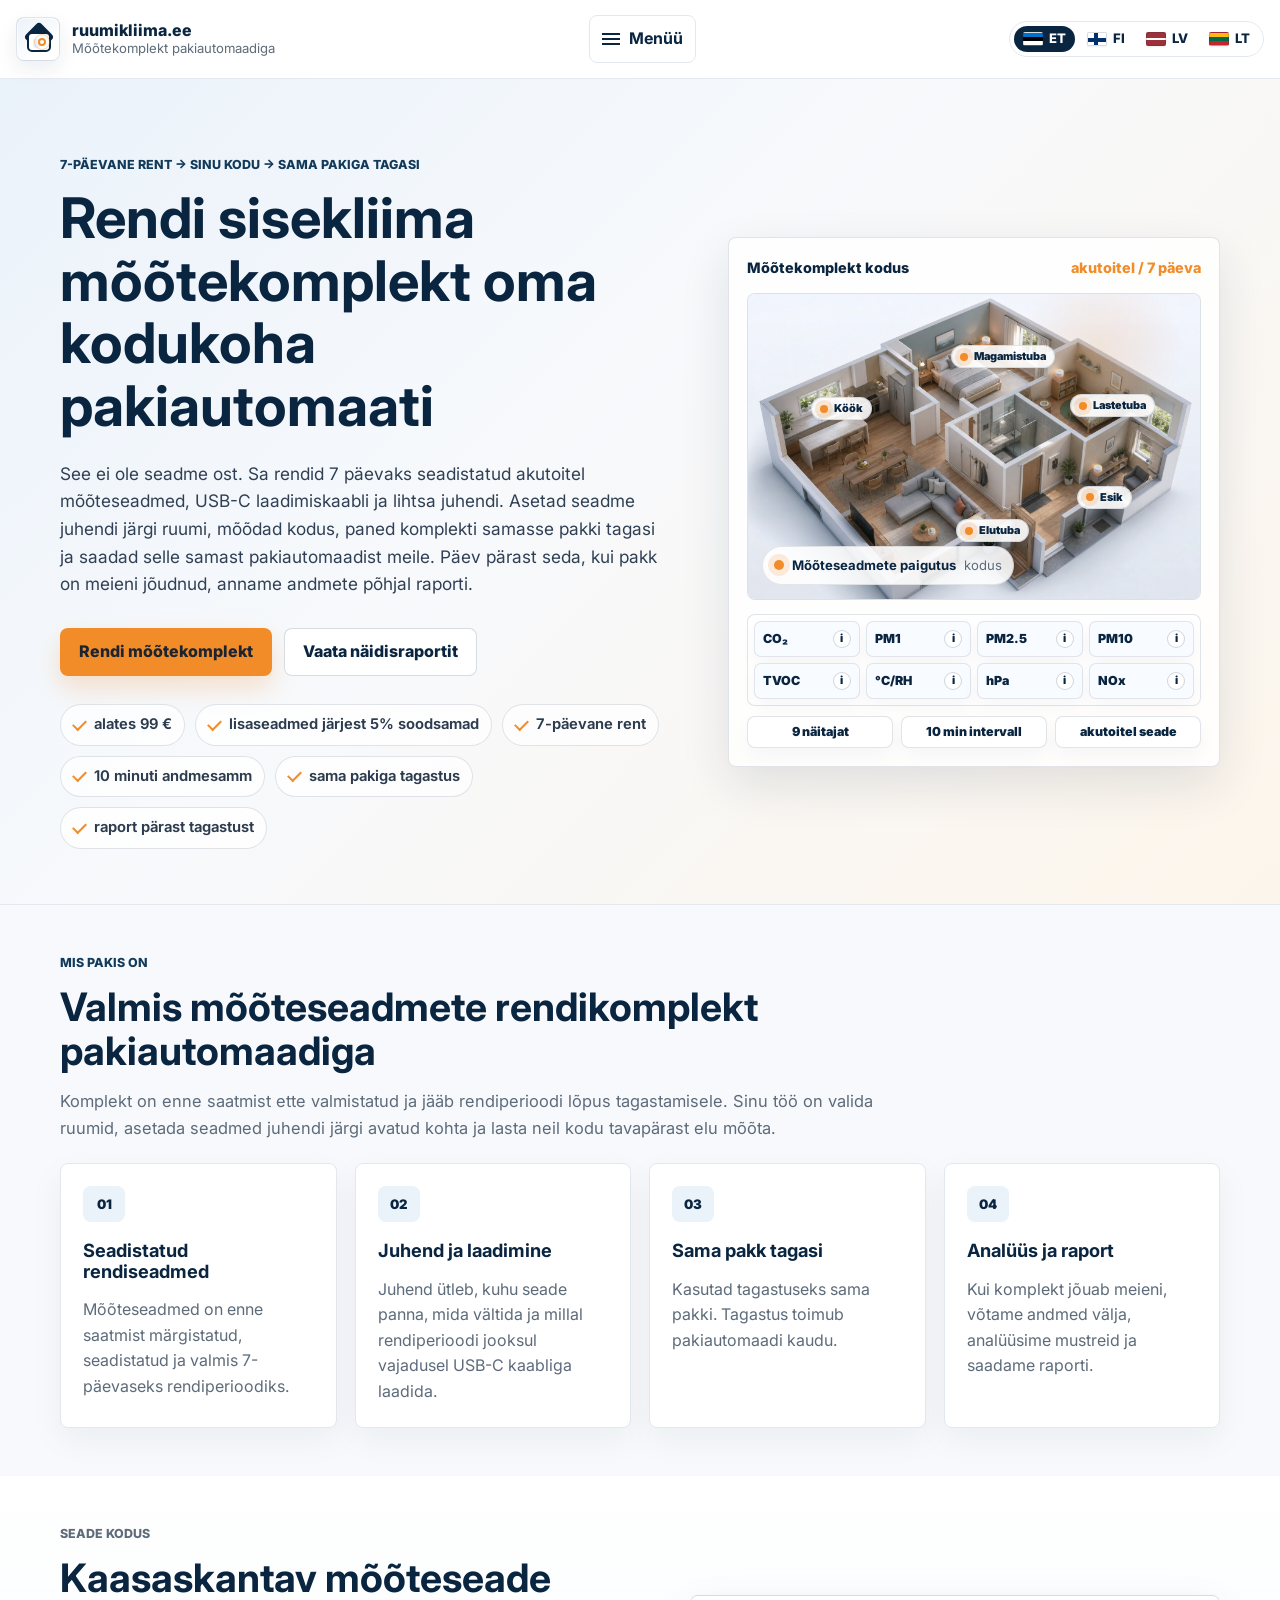
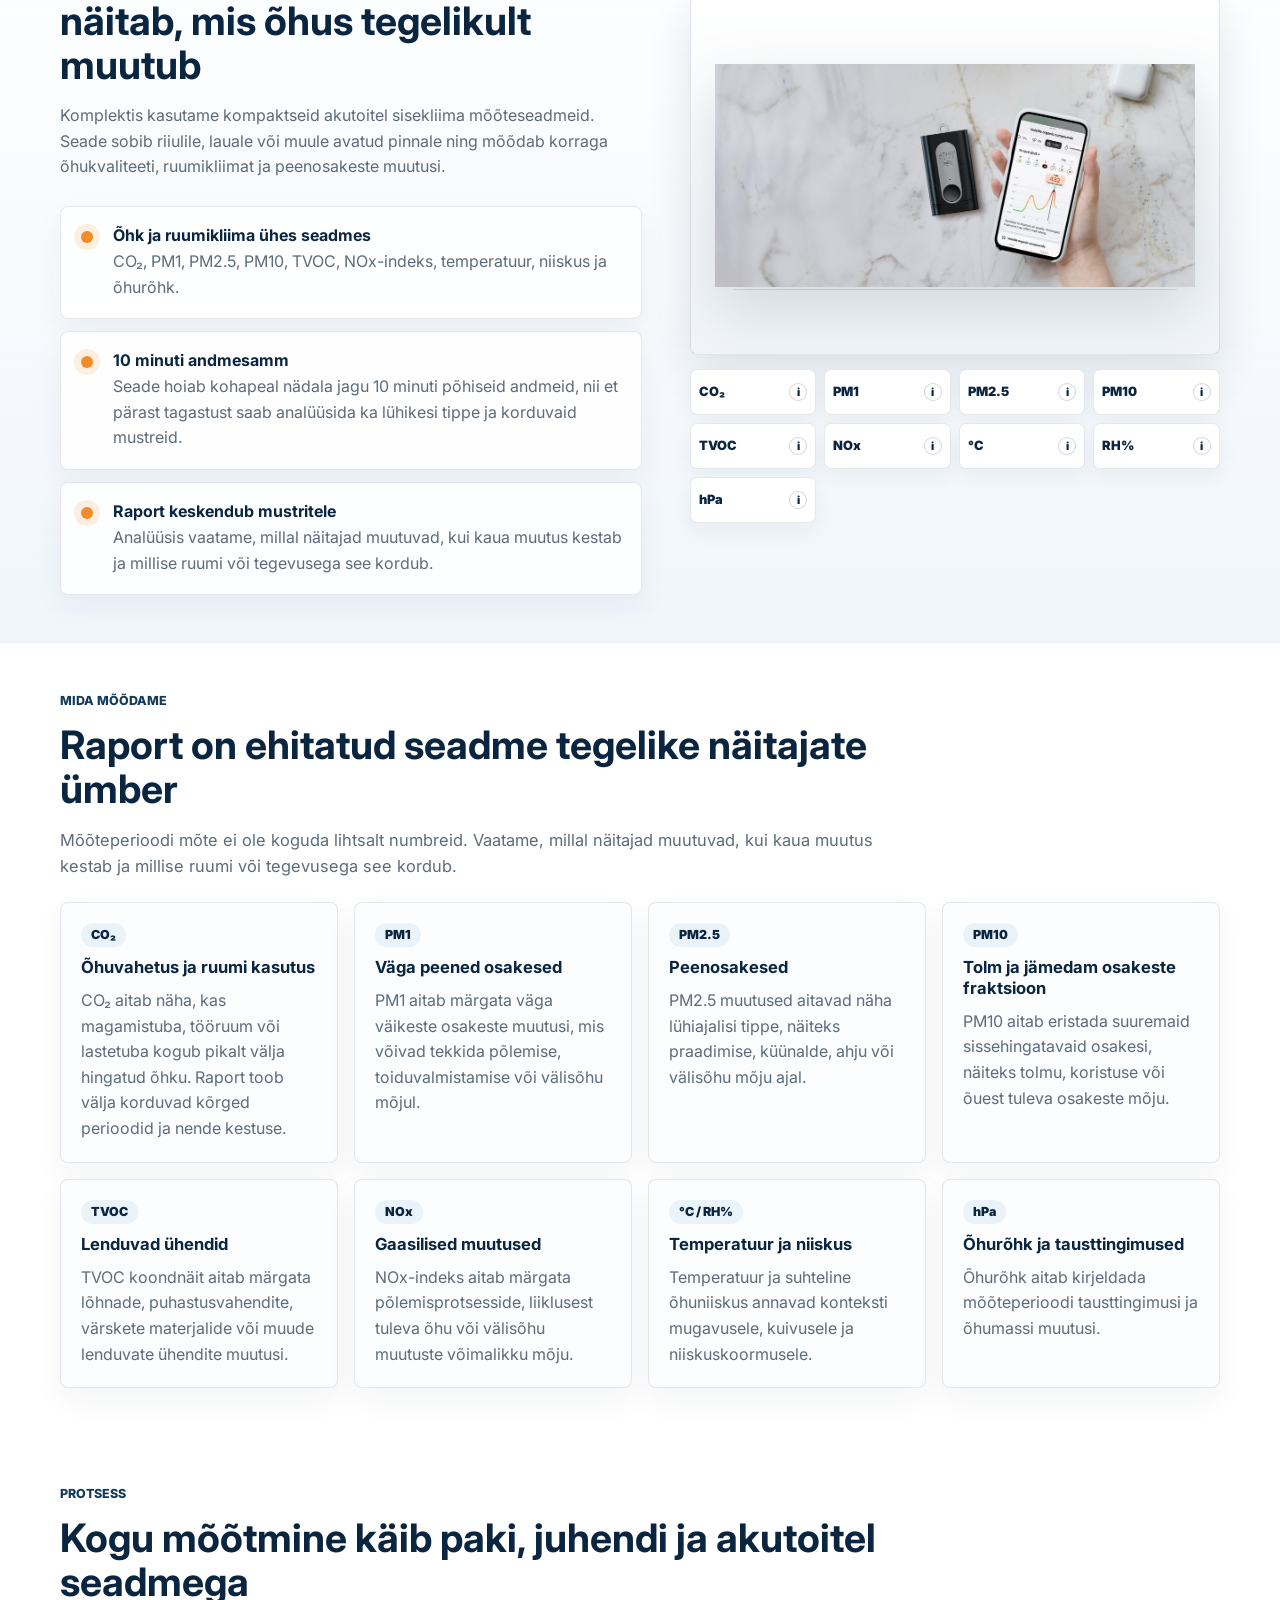
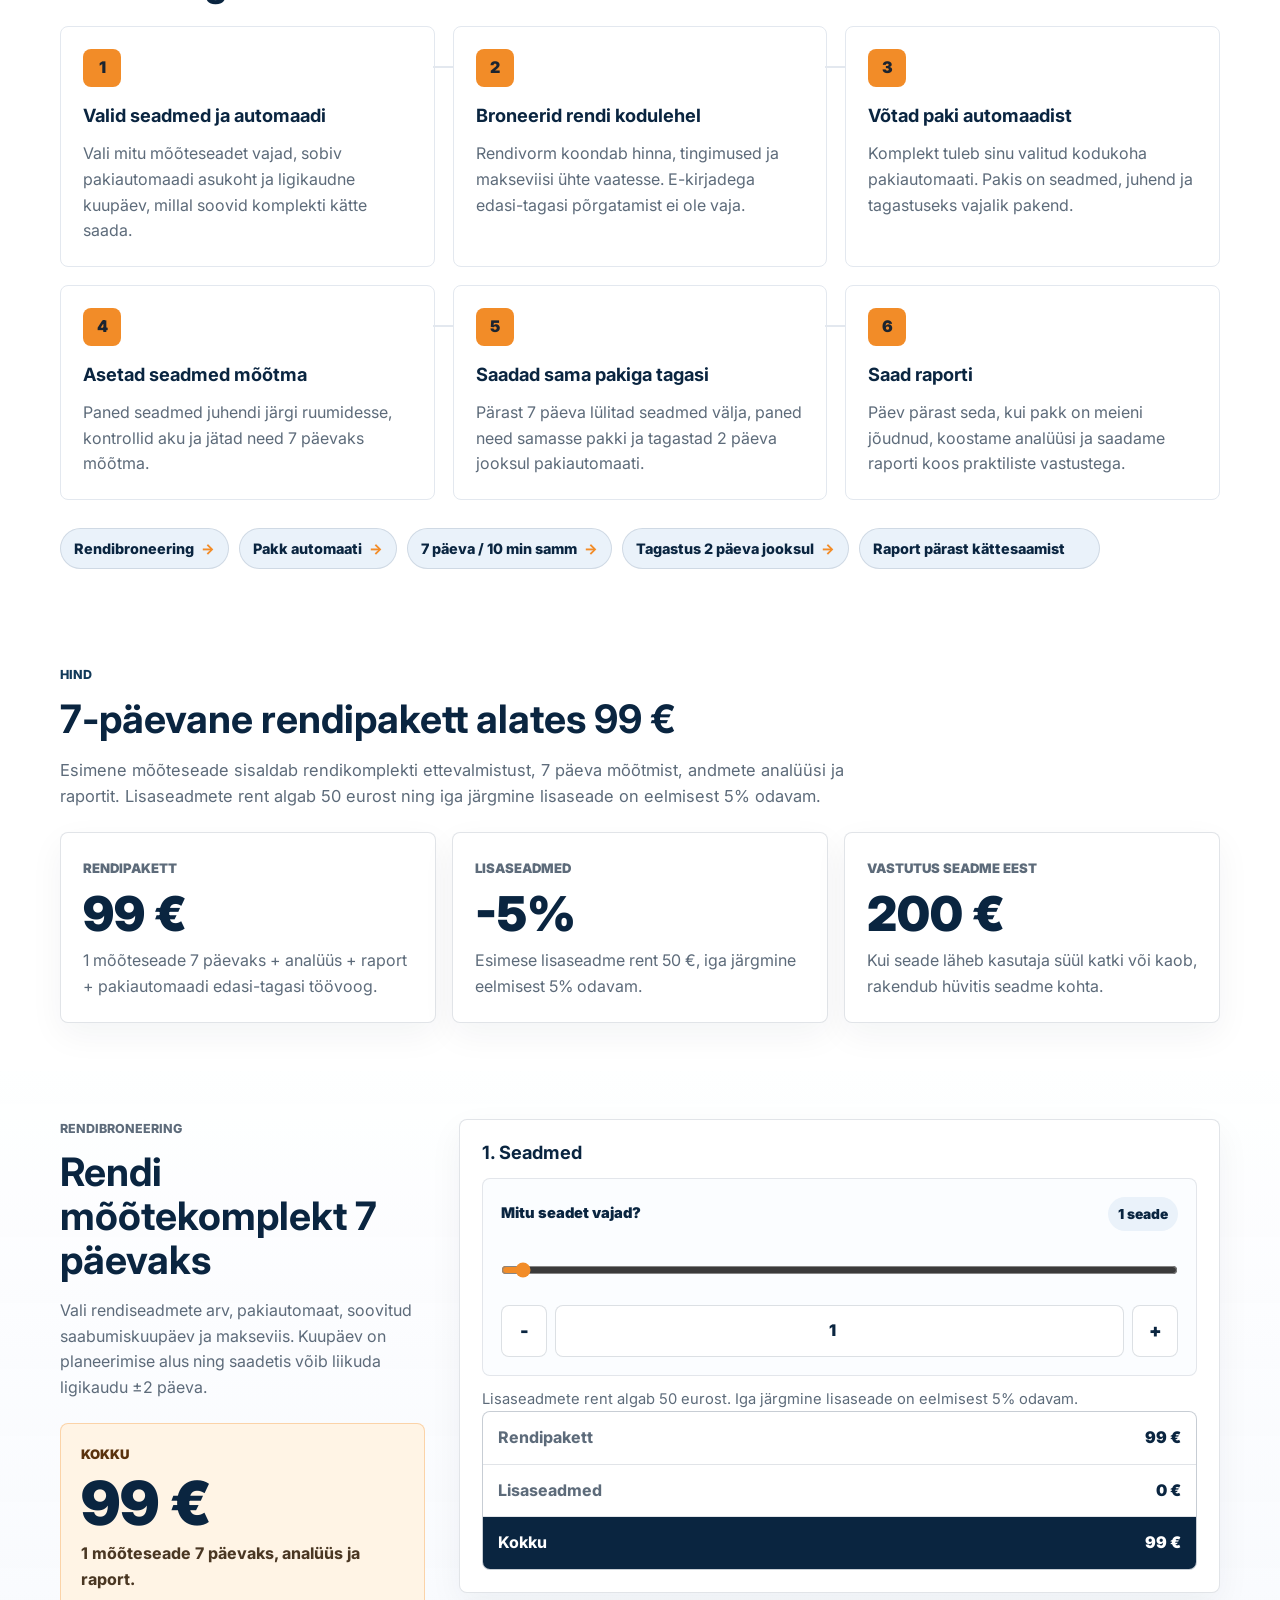
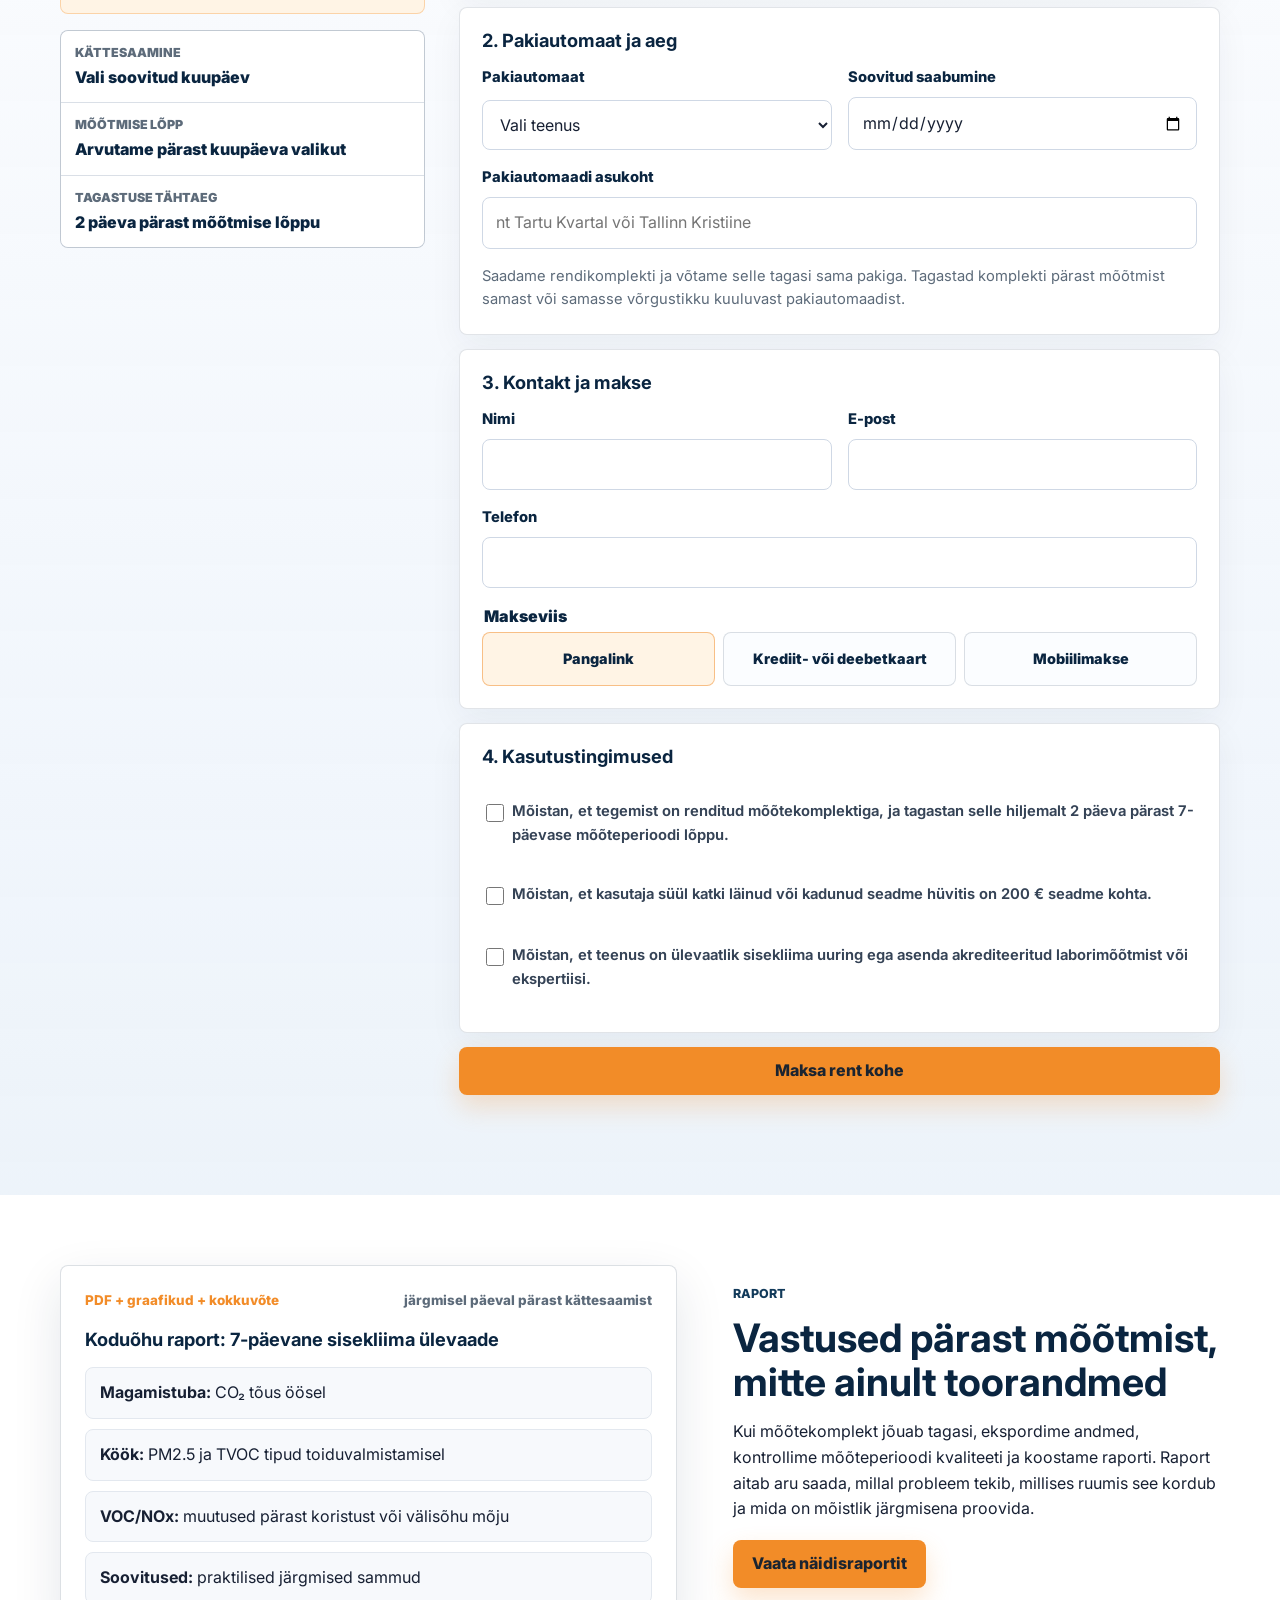
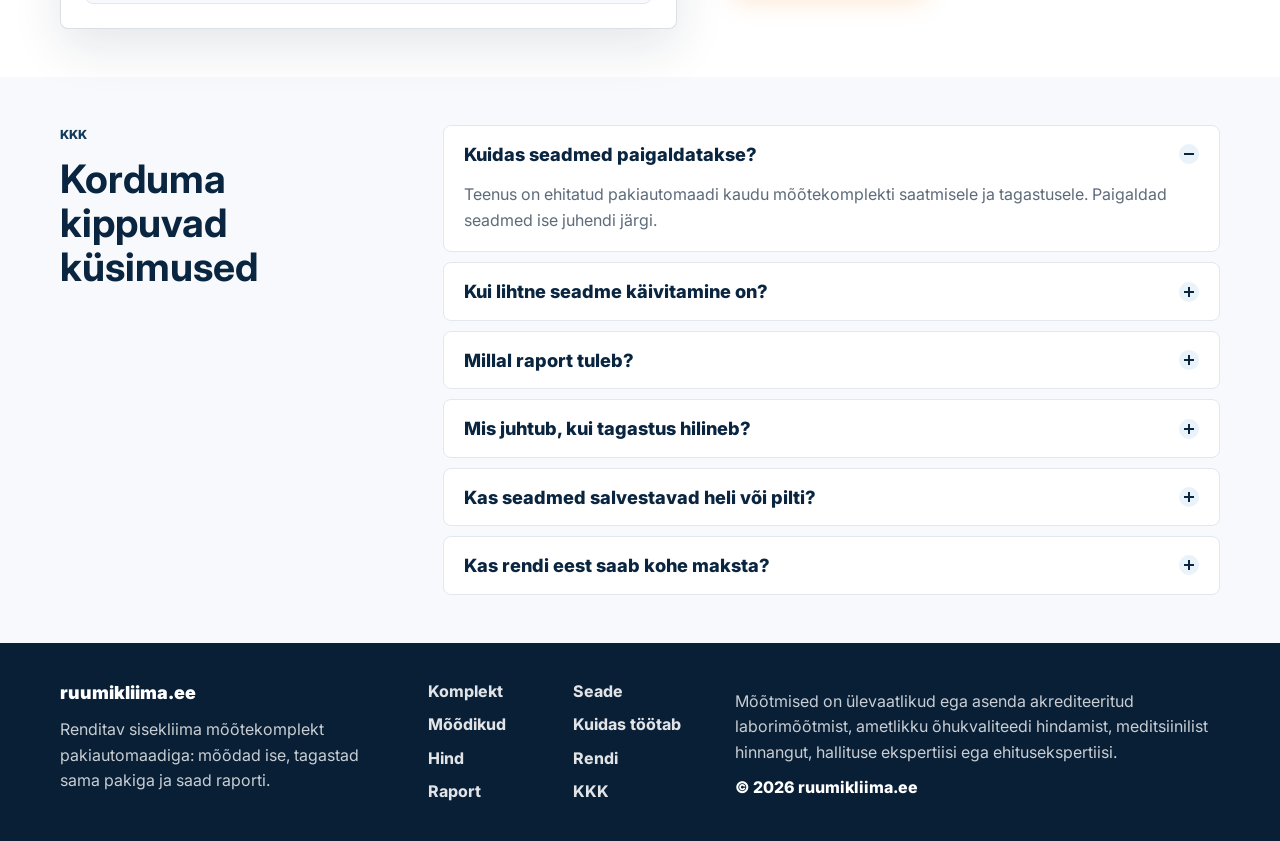
==== index.html @ c1bbad4f "Update home scene caption" ====
<!DOCTYPE html>
<html lang="et">
<head>
  <meta charset="UTF-8">
  <meta name="viewport" content="width=device-width, initial-scale=1.0">
  <title>Ruumikliima.ee - sisekliima mõõtekomplekt pakiautomaadiga</title>
  <meta name="description" content="Rendi sisekliima mõõtekomplekt 7 päevaks pakiautomaadi kaudu. CO₂, PM1, PM2.5, PM10, TVOC, NOx, temperatuuri, niiskuse ja õhurõhu mõõtmine ning raport pärast analüüsi.">
  <meta name="keywords" content="sisekliima mõõtekomplekt, mõõteseade, kodu õhukvaliteet, CO₂ mõõtmine kodus, PM1, PM2.5, PM10, TVOC, NOx, temperatuur, niiskus, pakiautomaat, kodu sisekliima raport">
  <meta property="og:title" content="Ruumikliima.ee - sisekliima mõõtekomplekt pakiautomaadiga">
  <meta property="og:description" content="Rendi mõõtekomplekt 7 päevaks, võta see pakiautomaadist, mõõda kodus ja saada sama pakiga tagasi. Raport valmib pärast andmete analüüsi.">
  <meta property="og:type" content="website">
  <meta property="og:url" content="https://ruumikliima.ee">
  <meta name="twitter:card" content="summary_large_image">
  <meta name="twitter:title" content="Ruumikliima.ee - sisekliima mõõtekomplekt pakiautomaadiga">
  <meta name="twitter:description" content="7-päevane mõõtekomplekti rent pakiautomaadiga. Mõõdad kodus, tagastad sama pakiga ja saad selge raporti.">
  <link rel="alternate" hreflang="et-EE" href="https://ruumikliima.ee/">
  <link rel="alternate" hreflang="fi-FI" href="https://koti-ilmasto.fi/">
  <link rel="alternate" hreflang="lv-LV" href="https://majas-klimats.lv/">
  <link rel="alternate" hreflang="lt-LT" href="https://namu-klimatas.lt/">
  <link rel="preconnect" href="https://fonts.googleapis.com">
  <link rel="preconnect" href="https://fonts.gstatic.com" crossorigin>
  <link href="https://fonts.googleapis.com/css2?family=Inter:wght@400;500;600;700;800&display=swap" rel="stylesheet">
  <link rel="stylesheet" href="styles.css">
</head>
<body>
  <a class="skip-link" href="#main">Liigu sisuni</a>

  <header class="site-header">
    <div class="container header-inner">
      <a class="brand" href="#top" aria-label="ruumikliima.ee avaleht">
        <span class="brand-mark" aria-hidden="true">
          <span class="brand-roof"></span>
          <span class="brand-house">
            <span class="brand-sensor"></span>
          </span>
        </span>
        <span>
          <span class="brand-name">ruumikliima.ee</span>
          <span class="brand-tagline">Mõõtekomplekt pakiautomaadiga</span>
        </span>
      </a>

      <nav class="site-nav" id="site-nav" aria-label="Põhinavigatsioon">
        <a href="#teenus">Komplekt</a>
        <a href="#seade">Seade</a>
        <a href="#mootmine">Mõõdikud</a>
        <a href="#kuidas-tootab">Kuidas töötab</a>
        <a href="#hind">Hind</a>
        <a href="#raport">Raport</a>
        <a href="#kkk">KKK</a>
        <a class="nav-cta" href="#tellimine">Rendi mõõtekomplekt</a>
      </nav>

      <div class="header-actions">
        <button class="menu-toggle" type="button" aria-controls="site-nav" aria-expanded="false">
          <span class="menu-icon" aria-hidden="true"></span>
          <span class="menu-text">Menüü</span>
        </button>
      </div>

      <nav class="language-switcher" aria-label="Keele ja riigi valik">
        <a class="language-link is-current" href="https://ruumikliima.ee/" hreflang="et-EE" lang="et" aria-current="page" title="Eesti - ruumikliima.ee">
          <span class="flag flag-ee" aria-hidden="true"></span>
          <span class="language-name">ET</span>
        </a>
        <a class="language-link" href="https://koti-ilmasto.fi/" hreflang="fi-FI" lang="fi" title="Suomi - koti-ilmasto.fi">
          <span class="flag flag-fi" aria-hidden="true"></span>
          <span class="language-name">FI</span>
        </a>
        <a class="language-link" href="https://majas-klimats.lv/" hreflang="lv-LV" lang="lv" title="Latvija - majas-klimats.lv">
          <span class="flag flag-lv" aria-hidden="true"></span>
          <span class="language-name">LV</span>
        </a>
        <a class="language-link" href="https://namu-klimatas.lt/" hreflang="lt-LT" lang="lt" title="Lietuva - namu-klimatas.lt">
          <span class="flag flag-lt" aria-hidden="true"></span>
          <span class="language-name">LT</span>
        </a>
      </nav>
    </div>
  </header>

  <main id="main">
    <section class="hero rental-hero" id="top" aria-labelledby="hero-title">
      <div class="container hero-grid">
        <div class="hero-copy">
          <p class="eyebrow">7-päevane rent -> sinu kodu -> sama pakiga tagasi</p>
          <h1 id="hero-title">Rendi sisekliima mõõtekomplekt oma kodukoha pakiautomaati</h1>
          <p class="hero-lead">See ei ole seadme ost. Sa rendid 7 päevaks seadistatud akutoitel mõõteseadmed, USB-C laadimiskaabli ja lihtsa juhendi. Asetad seadme juhendi järgi ruumi, mõõdad kodus, paned komplekti samasse pakki tagasi ja saadad selle samast pakiautomaadist meile. Päev pärast seda, kui pakk on meieni jõudnud, anname andmete põhjal raporti.</p>

          <div class="hero-actions" aria-label="Peamised tegevused">
            <a class="button button-primary" href="#tellimine">Rendi mõõtekomplekt</a>
            <a class="button button-secondary" href="sample-report.html">Vaata näidisraportit</a>
          </div>

          <ul class="trust-list" aria-label="Teenuse lühikokkuvõte">
            <li>alates 99 €</li>
            <li>lisaseadmed järjest 5% soodsamad</li>
            <li>7-päevane rent</li>
            <li>10 minuti andmesamm</li>
            <li>sama pakiga tagastus</li>
            <li>raport pärast tagastust</li>
          </ul>
        </div>

        <div class="hero-visual">
          <div class="visual-header">
            <span>Mõõtekomplekt kodus</span>
            <span>akutoitel / 7 päeva</span>
          </div>

          <div class="home-scene">
            <img class="home-render" src="assets/ruumikliima-home-sensors-3d.jpg" width="1536" height="1024" alt="3D lõikevaade kodust, kus väikesed õhukvaliteedi andurid on paigutatud eri ruumidesse." fetchpriority="high" decoding="async">
            <div class="room-markers" aria-hidden="true">
              <span class="room-marker marker-bedroom">Magamistuba</span>
              <span class="room-marker marker-kitchen">Köök</span>
              <span class="room-marker marker-living">Elutuba</span>
              <span class="room-marker marker-child">Lastetuba</span>
              <span class="room-marker marker-hall">Esik</span>
            </div>
            <div class="scene-caption" aria-hidden="true">
              <span></span>
              <strong>Mõõteseadmete paigutus</strong> kodus
            </div>
          </div>

          <div class="metric-strip" aria-label="Mõõdetavad näitajad">
            <div class="metric-chip">
              <span class="metric-label">CO₂</span>
              <button class="metric-info" type="button" aria-expanded="false" aria-describedby="metric-tip-co2" aria-label="CO₂ selgitus">i</button>
              <span class="metric-tooltip" id="metric-tip-co2" role="tooltip">Süsihappegaas, mis aitab hinnata õhuvahetust ja ruumi kasutuse mõju.</span>
            </div>
            <div class="metric-chip">
              <span class="metric-label">PM1</span>
              <button class="metric-info" type="button" aria-expanded="false" aria-describedby="metric-tip-pm1" aria-label="PM1 selgitus">i</button>
              <span class="metric-tooltip" id="metric-tip-pm1" role="tooltip">Väga peened osakesed läbimõõduga kuni 1 mikromeeter.</span>
            </div>
            <div class="metric-chip">
              <span class="metric-label">PM2.5</span>
              <button class="metric-info" type="button" aria-expanded="false" aria-describedby="metric-tip-pm25" aria-label="PM2.5 selgitus">i</button>
              <span class="metric-tooltip" id="metric-tip-pm25" role="tooltip">Peenosakesed, mis tekivad näiteks toiduvalmistamisel, põlemisel või välisõhust.</span>
            </div>
            <div class="metric-chip">
              <span class="metric-label">PM10</span>
              <button class="metric-info" type="button" aria-expanded="false" aria-describedby="metric-tip-pm10" aria-label="PM10 selgitus">i</button>
              <span class="metric-tooltip" id="metric-tip-pm10" role="tooltip">Suuremad sissehingatavad osakesed, näiteks tolm ja jämedam osakeste fraktsioon.</span>
            </div>
            <div class="metric-chip">
              <span class="metric-label">TVOC</span>
              <button class="metric-info" type="button" aria-expanded="false" aria-describedby="metric-tip-tvoc" aria-label="TVOC selgitus">i</button>
              <span class="metric-tooltip" id="metric-tip-tvoc" role="tooltip">Lenduvate orgaaniliste ühendite koondnäit, mis võib muutuda lõhnade, koristuse või materjalide mõjul.</span>
            </div>
            <div class="metric-chip">
              <span class="metric-label">°C/RH</span>
              <button class="metric-info" type="button" aria-expanded="false" aria-describedby="metric-tip-temp-rh" aria-label="Temperatuuri ja niiskuse selgitus">i</button>
              <span class="metric-tooltip" id="metric-tip-temp-rh" role="tooltip">Temperatuur ja suhteline õhuniiskus, mis kirjeldavad ruumi mugavust ja niiskuskoormust.</span>
            </div>
            <div class="metric-chip">
              <span class="metric-label">hPa</span>
              <button class="metric-info" type="button" aria-expanded="false" aria-describedby="metric-tip-hpa" aria-label="Õhurõhu selgitus">i</button>
              <span class="metric-tooltip" id="metric-tip-hpa" role="tooltip">Õhurõhk, mis aitab näha tausttingimusi ja õhumassi muutusi mõõteperioodi jooksul.</span>
            </div>
            <div class="metric-chip">
              <span class="metric-label">NOx</span>
              <button class="metric-info" type="button" aria-expanded="false" aria-describedby="metric-tip-nox" aria-label="NOx selgitus">i</button>
              <span class="metric-tooltip" id="metric-tip-nox" role="tooltip">Lämmastikoksiidide indeks, mis aitab märgata põlemise, liikluse või välisõhu mõju.</span>
            </div>
          </div>

          <div class="measurement-strip" aria-label="Mõõdetavad näitajad">
            <span>9 näitajat</span>
            <span>10 min intervall</span>
            <span>akutoitel seade</span>
          </div>
        </div>
      </div>
    </section>

    <section class="section" id="teenus" aria-labelledby="teenus-title">
      <div class="container">
        <div class="section-heading">
          <p class="eyebrow">Mis pakis on</p>
          <h2 id="teenus-title">Valmis mõõteseadmete rendikomplekt pakiautomaadiga</h2>
          <p>Komplekt on enne saatmist ette valmistatud ja jääb rendiperioodi lõpus tagastamisele. Sinu töö on valida ruumid, asetada seadmed juhendi järgi avatud kohta ja lasta neil kodu tavapärast elu mõõta.</p>
        </div>

        <div class="card-grid four">
          <article class="info-card">
            <span class="card-icon" aria-hidden="true">01</span>
            <h3>Seadistatud rendiseadmed</h3>
            <p>Mõõteseadmed on enne saatmist märgistatud, seadistatud ja valmis 7-päevaseks rendiperioodiks.</p>
          </article>
          <article class="info-card">
            <span class="card-icon" aria-hidden="true">02</span>
            <h3>Juhend ja laadimine</h3>
            <p>Juhend ütleb, kuhu seade panna, mida vältida ja millal rendiperioodi jooksul vajadusel USB-C kaabliga laadida.</p>
          </article>
          <article class="info-card">
            <span class="card-icon" aria-hidden="true">03</span>
            <h3>Sama pakk tagasi</h3>
            <p>Kasutad tagastuseks sama pakki. Tagastus toimub pakiautomaadi kaudu.</p>
          </article>
          <article class="info-card">
            <span class="card-icon" aria-hidden="true">04</span>
            <h3>Analüüs ja raport</h3>
            <p>Kui komplekt jõuab meieni, võtame andmed välja, analüüsime mustreid ja saadame raporti.</p>
          </article>
        </div>
      </div>
    </section>

    <section class="section device-section" id="seade" aria-labelledby="seade-title">
      <div class="container device-showcase">
        <div class="device-copy">
          <p class="eyebrow">Seade kodus</p>
          <h2 id="seade-title">Kaasaskantav mõõteseade näitab, mis õhus tegelikult muutub</h2>
          <p>Komplektis kasutame kompaktseid akutoitel sisekliima mõõteseadmeid. Seade sobib riiulile, lauale või muule avatud pinnale ning mõõdab korraga õhukvaliteeti, ruumikliimat ja peenosakeste muutusi.</p>

          <ul class="device-feature-list" aria-label="Seadme omadused">
            <li>
              <strong>Õhk ja ruumikliima ühes seadmes</strong>
              <span>CO₂, PM1, PM2.5, PM10, TVOC, NOx-indeks, temperatuur, niiskus ja õhurõhk.</span>
            </li>
            <li>
              <strong>10 minuti andmesamm</strong>
              <span>Seade hoiab kohapeal nädala jagu 10 minuti põhiseid andmeid, nii et pärast tagastust saab analüüsida ka lühikesi tippe ja korduvaid mustreid.</span>
            </li>
            <li>
              <strong>Raport keskendub mustritele</strong>
              <span>Analüüsis vaatame, millal näitajad muutuvad, kui kaua muutus kestab ja millise ruumi või tegevusega see kordub.</span>
            </li>
          </ul>
        </div>

        <div class="device-visual" aria-label="Mõõteseadme näidis">
          <div class="device-photo-frame">
            <img class="device-image" src="assets/indoor-air-monitor.jpg" width="1080" height="503" alt="Kompaktne sisekliima mõõteseade ja mõõtegraafik." loading="eager" decoding="async">
          </div>

          <div class="device-spec-grid" aria-label="Mõõdetavad näitajad">
            <div class="metric-chip metric-chip-compact">
              <span class="metric-label">CO₂</span>
              <button class="metric-info" type="button" aria-expanded="false" aria-describedby="device-tip-co2" aria-label="CO₂ selgitus">i</button>
              <span class="metric-tooltip" id="device-tip-co2" role="tooltip">Süsihappegaas, mis aitab hinnata õhuvahetust ja ruumi kasutuse mõju.</span>
            </div>
            <div class="metric-chip metric-chip-compact">
              <span class="metric-label">PM1</span>
              <button class="metric-info" type="button" aria-expanded="false" aria-describedby="device-tip-pm1" aria-label="PM1 selgitus">i</button>
              <span class="metric-tooltip" id="device-tip-pm1" role="tooltip">Väga peened osakesed läbimõõduga kuni 1 mikromeeter.</span>
            </div>
            <div class="metric-chip metric-chip-compact">
              <span class="metric-label">PM2.5</span>
              <button class="metric-info" type="button" aria-expanded="false" aria-describedby="device-tip-pm25" aria-label="PM2.5 selgitus">i</button>
              <span class="metric-tooltip" id="device-tip-pm25" role="tooltip">Peenosakesed, mis tekivad näiteks toiduvalmistamisel, põlemisel või välisõhust.</span>
            </div>
            <div class="metric-chip metric-chip-compact">
              <span class="metric-label">PM10</span>
              <button class="metric-info" type="button" aria-expanded="false" aria-describedby="device-tip-pm10" aria-label="PM10 selgitus">i</button>
              <span class="metric-tooltip" id="device-tip-pm10" role="tooltip">Suuremad sissehingatavad osakesed, näiteks tolm ja jämedam osakeste fraktsioon.</span>
            </div>
            <div class="metric-chip metric-chip-compact">
              <span class="metric-label">TVOC</span>
              <button class="metric-info" type="button" aria-expanded="false" aria-describedby="device-tip-tvoc" aria-label="TVOC selgitus">i</button>
              <span class="metric-tooltip" id="device-tip-tvoc" role="tooltip">Lenduvate orgaaniliste ühendite koondnäit, mis võib muutuda lõhnade, koristuse või materjalide mõjul.</span>
            </div>
            <div class="metric-chip metric-chip-compact">
              <span class="metric-label">NOx</span>
              <button class="metric-info" type="button" aria-expanded="false" aria-describedby="device-tip-nox" aria-label="NOx selgitus">i</button>
              <span class="metric-tooltip" id="device-tip-nox" role="tooltip">Lämmastikoksiidide indeks, mis aitab märgata põlemise, liikluse või välisõhu mõju.</span>
            </div>
            <div class="metric-chip metric-chip-compact">
              <span class="metric-label">°C</span>
              <button class="metric-info" type="button" aria-expanded="false" aria-describedby="device-tip-temp" aria-label="Temperatuuri selgitus">i</button>
              <span class="metric-tooltip" id="device-tip-temp" role="tooltip">Temperatuur, mis aitab hinnata ruumi mugavust ja tingimuste muutust.</span>
            </div>
            <div class="metric-chip metric-chip-compact">
              <span class="metric-label">RH%</span>
              <button class="metric-info" type="button" aria-expanded="false" aria-describedby="device-tip-rh" aria-label="Suhtelise õhuniiskuse selgitus">i</button>
              <span class="metric-tooltip" id="device-tip-rh" role="tooltip">Suhteline õhuniiskus, mis näitab niiskuskoormust ja kuiva või niiske õhu perioode.</span>
            </div>
            <div class="metric-chip metric-chip-compact">
              <span class="metric-label">hPa</span>
              <button class="metric-info" type="button" aria-expanded="false" aria-describedby="device-tip-hpa" aria-label="Õhurõhu selgitus">i</button>
              <span class="metric-tooltip" id="device-tip-hpa" role="tooltip">Õhurõhk, mis aitab näha tausttingimusi ja õhumassi muutusi mõõteperioodi jooksul.</span>
            </div>
          </div>
        </div>
      </div>
    </section>

    <section class="section measurement-section" id="mootmine" aria-labelledby="mootmine-title">
      <div class="container">
        <div class="section-heading">
          <p class="eyebrow">Mida mõõdame</p>
          <h2 id="mootmine-title">Raport on ehitatud seadme tegelike näitajate ümber</h2>
          <p>Mõõteperioodi mõte ei ole koguda lihtsalt numbreid. Vaatame, millal näitajad muutuvad, kui kaua muutus kestab ja millise ruumi või tegevusega see kordub.</p>
        </div>

        <div class="measurement-insights" aria-label="Mõõdetavad näitajad ja raporti fookus">
          <article>
            <span>CO₂</span>
            <h3>Õhuvahetus ja ruumi kasutus</h3>
            <p>CO₂ aitab näha, kas magamistuba, tööruum või lastetuba kogub pikalt välja hingatud õhku. Raport toob välja korduvad kõrged perioodid ja nende kestuse.</p>
          </article>
          <article>
            <span>PM1</span>
            <h3>Väga peened osakesed</h3>
            <p>PM1 aitab märgata väga väikeste osakeste muutusi, mis võivad tekkida põlemise, toiduvalmistamise või välisõhu mõjul.</p>
          </article>
          <article>
            <span>PM2.5</span>
            <h3>Peenosakesed</h3>
            <p>PM2.5 muutused aitavad näha lühiajalisi tippe, näiteks praadimise, küünalde, ahju või välisõhu mõju ajal.</p>
          </article>
          <article>
            <span>PM10</span>
            <h3>Tolm ja jämedam osakeste fraktsioon</h3>
            <p>PM10 aitab eristada suuremaid sissehingatavaid osakesi, näiteks tolmu, koristuse või õuest tuleva osakeste mõju.</p>
          </article>
          <article>
            <span>TVOC</span>
            <h3>Lenduvad ühendid</h3>
            <p>TVOC koondnäit aitab märgata lõhnade, puhastusvahendite, värskete materjalide või muude lenduvate ühendite muutusi.</p>
          </article>
          <article>
            <span>NOx</span>
            <h3>Gaasilised muutused</h3>
            <p>NOx-indeks aitab märgata põlemisprotsesside, liiklusest tuleva õhu või välisõhu muutuste võimalikku mõju.</p>
          </article>
          <article>
            <span>°C / RH%</span>
            <h3>Temperatuur ja niiskus</h3>
            <p>Temperatuur ja suhteline õhuniiskus annavad konteksti mugavusele, kuivusele ja niiskuskoormusele.</p>
          </article>
          <article>
            <span>hPa</span>
            <h3>Õhurõhk ja tausttingimused</h3>
            <p>Õhurõhk aitab kirjeldada mõõteperioodi tausttingimusi ja õhumassi muutusi.</p>
          </article>
        </div>
      </div>
    </section>

    <section class="section section-soft" id="kuidas-tootab" aria-labelledby="kuidas-title">
      <div class="container">
        <div class="section-heading">
          <p class="eyebrow">Protsess</p>
          <h2 id="kuidas-title">Kogu mõõtmine käib paki, juhendi ja akutoitel seadmega</h2>
        </div>

        <ol class="steps rental-steps">
          <li>
            <span class="step-number">1</span>
            <h3>Valid seadmed ja automaadi</h3>
            <p>Vali mitu mõõteseadet vajad, sobiv pakiautomaadi asukoht ja ligikaudne kuupäev, millal soovid komplekti kätte saada.</p>
          </li>
          <li>
            <span class="step-number">2</span>
            <h3>Broneerid rendi kodulehel</h3>
            <p>Rendivorm koondab hinna, tingimused ja makseviisi ühte vaatesse. E-kirjadega edasi-tagasi põrgatamist ei ole vaja.</p>
          </li>
          <li>
            <span class="step-number">3</span>
            <h3>Võtad paki automaadist</h3>
            <p>Komplekt tuleb sinu valitud kodukoha pakiautomaati. Pakis on seadmed, juhend ja tagastuseks vajalik pakend.</p>
          </li>
          <li>
            <span class="step-number">4</span>
            <h3>Asetad seadmed mõõtma</h3>
            <p>Paned seadmed juhendi järgi ruumidesse, kontrollid aku ja jätad need 7 päevaks mõõtma.</p>
          </li>
          <li>
            <span class="step-number">5</span>
            <h3>Saadad sama pakiga tagasi</h3>
            <p>Pärast 7 päeva lülitad seadmed välja, paned need samasse pakki ja tagastad 2 päeva jooksul pakiautomaati.</p>
          </li>
          <li>
            <span class="step-number">6</span>
            <h3>Saad raporti</h3>
            <p>Päev pärast seda, kui pakk on meieni jõudnud, koostame analüüsi ja saadame raporti koos praktiliste vastustega.</p>
          </li>
        </ol>

        <div class="timeline" aria-label="Mõõtekomplekti ajajoon">
          <span>Rendibroneering</span>
          <span>Pakk automaati</span>
          <span>7 päeva / 10 min samm</span>
          <span>Tagastus 2 päeva jooksul</span>
          <span>Raport pärast kättesaamist</span>
        </div>
      </div>
    </section>

    <section class="section section-soft" id="hind" aria-labelledby="hind-title">
      <div class="container">
        <div class="section-heading">
          <p class="eyebrow">Hind</p>
          <h2 id="hind-title">7-päevane rendipakett alates 99 €</h2>
          <p>Esimene mõõteseade sisaldab rendikomplekti ettevalmistust, 7 päeva mõõtmist, andmete analüüsi ja raportit. Lisaseadmete rent algab 50 eurost ning iga järgmine lisaseade on eelmisest 5% odavam.</p>
        </div>

        <div class="price-model">
          <article>
            <span>Rendipakett</span>
            <strong>99 €</strong>
            <p>1 mõõteseade 7 päevaks + analüüs + raport + pakiautomaadi edasi-tagasi töövoog.</p>
          </article>
          <article>
            <span>Lisaseadmed</span>
            <strong>-5%</strong>
            <p>Esimese lisaseadme rent 50 €, iga järgmine eelmisest 5% odavam.</p>
          </article>
          <article>
            <span>Vastutus seadme eest</span>
            <strong>200 €</strong>
            <p>Kui seade läheb kasutaja süül katki või kaob, rakendub hüvitis seadme kohta.</p>
          </article>
        </div>
      </div>
    </section>

    <section class="section checkout-section" id="tellimine" aria-labelledby="checkout-title">
      <div class="container checkout-grid">
        <div class="checkout-copy">
          <p class="eyebrow">Rendibroneering</p>
          <h2 id="checkout-title">Rendi mõõtekomplekt 7 päevaks</h2>
          <p>Vali rendiseadmete arv, pakiautomaat, soovitud saabumiskuupäev ja makseviis. Kuupäev on planeerimise alus ning saadetis võib liikuda ligikaudu ±2 päeva.</p>

          <div class="order-summary" aria-label="Rendibroneeringu kokkuvõte">
            <span>Kokku</span>
            <strong data-rental-total>99 €</strong>
            <p data-rental-summary>1 mõõteseade 7 päevaks, analüüs ja raport.</p>
          </div>

          <dl class="checkout-facts">
            <div>
              <dt>Kättesaamine</dt>
              <dd data-arrival-window>Vali soovitud kuupäev</dd>
            </div>
            <div>
              <dt>Mõõtmise lõpp</dt>
              <dd data-measurement-end>Arvutame pärast kuupäeva valikut</dd>
            </div>
            <div>
              <dt>Tagastuse tähtaeg</dt>
              <dd data-return-deadline>2 päeva pärast mõõtmise lõppu</dd>
            </div>
          </dl>
        </div>

        <form class="checkout-form" id="checkout-form">
          <div class="checkout-card">
            <h3>1. Seadmed</h3>
            <div class="calculator-control">
              <div class="calculator-control-header">
                <label for="rental-device-count">Mitu seadet vajad?</label>
                <output id="rental-device-output" for="rental-device-count rental-device-number" data-rental-device-output>1 seade</output>
              </div>
              <input class="calculator-range" type="range" id="rental-device-count" min="1" max="10" value="1" data-rental-device-range>
              <div class="calculator-stepper">
                <button type="button" data-rental-device-decrease aria-label="Vähenda seadmete arvu">-</button>
                <input type="number" id="rental-device-number" min="1" max="10" value="1" inputmode="numeric" data-rental-device-input aria-label="Seadmete arv">
                <button type="button" data-rental-device-increase aria-label="Suurenda seadmete arvu">+</button>
              </div>
            </div>
            <p class="checkout-note" data-extra-discount-note>Lisaseadmete rent algab 50 eurost. Iga järgmine lisaseade on eelmisest 5% odavam.</p>

            <div class="price-breakdown" aria-label="Hinna jaotus">
              <div>
                <span>Rendipakett</span>
                <strong>99 €</strong>
              </div>
              <div>
                <span>Lisaseadmed</span>
                <strong data-extra-devices-price>0 €</strong>
              </div>
              <div>
                <span>Kokku</span>
                <strong data-breakdown-total>99 €</strong>
              </div>
            </div>
          </div>

          <div class="checkout-card">
            <h3>2. Pakiautomaat ja aeg</h3>
            <div class="form-row two">
              <div class="field">
                <label for="parcel-provider">Pakiautomaat</label>
                <select id="parcel-provider" name="parcelProvider" required>
                  <option value="">Vali teenus</option>
                  <option value="Omniva">Omniva</option>
                  <option value="Smartpost">Smartpost</option>
                  <option value="DPD">DPD</option>
                  <option value="Venipak">Venipak</option>
                </select>
              </div>
              <div class="field">
                <label for="arrival-date">Soovitud saabumine</label>
                <input type="date" id="arrival-date" name="arrivalDate" data-arrival-date required>
              </div>
            </div>

            <div class="field">
              <label for="parcel-locker">Pakiautomaadi asukoht</label>
              <input type="text" id="parcel-locker" name="parcelLocker" list="parcel-locker-options" placeholder="nt Tartu Kvartal või Tallinn Kristiine" required>
              <datalist id="parcel-locker-options">
                <option value="Tallinn Kristiine keskus">
                <option value="Tallinn Ülemiste keskus">
                <option value="Tartu Kvartal">
                <option value="Tartu Lõunakeskus">
                <option value="Pärnu Kaubamajakas">
                <option value="Rakvere Põhjakeskus">
                <option value="Viljandi Centrum">
              </datalist>
            </div>
            <p class="checkout-note">Saadame rendikomplekti ja võtame selle tagasi sama pakiga. Tagastad komplekti pärast mõõtmist samast või samasse võrgustikku kuuluvast pakiautomaadist.</p>
          </div>

          <div class="checkout-card">
            <h3>3. Kontakt ja makse</h3>
            <div class="form-row two">
              <div class="field">
                <label for="name">Nimi</label>
                <input type="text" id="name" name="name" autocomplete="name" required>
              </div>
              <div class="field">
                <label for="email">E-post</label>
                <input type="email" id="email" name="email" autocomplete="email" required>
              </div>
            </div>
            <div class="field">
              <label for="phone">Telefon</label>
              <input type="tel" id="phone" name="phone" autocomplete="tel" required>
            </div>

            <fieldset class="payment-methods">
              <legend>Makseviis</legend>
              <label>
                <input type="radio" name="paymentMethod" value="Pangalink" checked>
                <span>Pangalink</span>
              </label>
              <label>
                <input type="radio" name="paymentMethod" value="Kaart">
                <span>Krediit- või deebetkaart</span>
              </label>
              <label>
                <input type="radio" name="paymentMethod" value="Mobiilimakse">
                <span>Mobiilimakse</span>
              </label>
            </fieldset>
          </div>

          <div class="checkout-card terms-card">
            <h3>4. Kasutustingimused</h3>
            <label class="consent">
              <input type="checkbox" name="termsReturn" required>
              <span>Mõistan, et tegemist on renditud mõõtekomplektiga, ja tagastan selle hiljemalt 2 päeva pärast 7-päevase mõõteperioodi lõppu.</span>
            </label>
            <label class="consent">
              <input type="checkbox" name="termsDamage" required>
              <span>Mõistan, et kasutaja süül katki läinud või kadunud seadme hüvitis on 200 € seadme kohta.</span>
            </label>
            <label class="consent">
              <input type="checkbox" name="termsPrivacy" required>
              <span>Mõistan, et teenus on ülevaatlik sisekliima uuring ega asenda akrediteeritud laborimõõtmist või ekspertiisi.</span>
            </label>
          </div>

          <button class="button button-primary form-submit" type="submit">Maksa rent kohe</button>
          <p class="form-status" id="checkout-status" role="status" aria-live="polite"></p>
        </form>
      </div>
    </section>

    <section class="section section-soft" id="raport" aria-labelledby="raport-title">
      <div class="container report-grid">
        <div class="report-mock" aria-label="Näidisraporti lühivaade">
          <div class="report-topline">
            <span>PDF + graafikud + kokkuvõte</span>
            <span>järgmisel päeval pärast kättesaamist</span>
          </div>
          <h3>Koduõhu raport: 7-päevane sisekliima ülevaade</h3>
          <div class="report-rows">
            <div><strong>Magamistuba:</strong> CO₂ tõus öösel</div>
            <div><strong>Köök:</strong> PM2.5 ja TVOC tipud toiduvalmistamisel</div>
            <div><strong>VOC/NOx:</strong> muutused pärast koristust või välisõhu mõju</div>
            <div><strong>Soovitused:</strong> praktilised järgmised sammud</div>
          </div>
        </div>

        <div class="report-content">
          <p class="eyebrow">Raport</p>
          <h2 id="raport-title">Vastused pärast mõõtmist, mitte ainult toorandmed</h2>
          <p>Kui mõõtekomplekt jõuab tagasi, ekspordime andmed, kontrollime mõõteperioodi kvaliteeti ja koostame raporti. Raport aitab aru saada, millal probleem tekib, millises ruumis see kordub ja mida on mõistlik järgmisena proovida.</p>
          <div class="report-actions">
            <a class="button button-primary" href="sample-report.html">Vaata näidisraportit</a>
          </div>
        </div>
      </div>
    </section>

    <section class="section" id="kkk" aria-labelledby="kkk-title">
      <div class="container faq-layout">
        <div>
          <p class="eyebrow">KKK</p>
          <h2 id="kkk-title">Korduma kippuvad küsimused</h2>
        </div>

        <div class="faq-list">
          <div class="faq-item">
            <h3>
              <button type="button" aria-expanded="true" aria-controls="faq-1" id="faq-button-1">
                Kuidas seadmed paigaldatakse?
                <span aria-hidden="true"></span>
              </button>
            </h3>
            <div class="faq-answer" id="faq-1" role="region" aria-labelledby="faq-button-1">
              <p>Teenus on ehitatud pakiautomaadi kaudu mõõtekomplekti saatmisele ja tagastusele. Paigaldad seadmed ise juhendi järgi.</p>
            </div>
          </div>
          <div class="faq-item">
            <h3>
              <button type="button" aria-expanded="false" aria-controls="faq-2" id="faq-button-2">
                Kui lihtne seadme käivitamine on?
                <span aria-hidden="true"></span>
              </button>
            </h3>
            <div class="faq-answer" id="faq-2" role="region" aria-labelledby="faq-button-2" hidden>
              <p>Seade on enne saatmist ette valmistatud. Paned selle juhendi järgi ruumi, kontrollid aku, mõõdad 7 päeva ja pakid pärast mõõteperioodi sama pakiga tagasi.</p>
            </div>
          </div>
          <div class="faq-item">
            <h3>
              <button type="button" aria-expanded="false" aria-controls="faq-3" id="faq-button-3">
                Millal raport tuleb?
                <span aria-hidden="true"></span>
              </button>
            </h3>
            <div class="faq-answer" id="faq-3" role="region" aria-labelledby="faq-button-3" hidden>
              <p>Päev pärast seda, kui tagastatud pakk on meieni jõudnud, teeme analüüsi ja saadame raporti.</p>
            </div>
          </div>
          <div class="faq-item">
            <h3>
              <button type="button" aria-expanded="false" aria-controls="faq-4" id="faq-button-4">
                Mis juhtub, kui tagastus hilineb?
                <span aria-hidden="true"></span>
              </button>
            </h3>
            <div class="faq-answer" id="faq-4" role="region" aria-labelledby="faq-button-4" hidden>
              <p>Renditingimus on tagastada komplekt hiljemalt 2 päeva pärast 7-päevase mõõteperioodi lõppu. Kui tekib tõrge, võta kohe ühendust, et saaksime broneeringu ja järgmised kliendid ümber planeerida.</p>
            </div>
          </div>
          <div class="faq-item">
            <h3>
              <button type="button" aria-expanded="false" aria-controls="faq-5" id="faq-button-5">
                Kas seadmed salvestavad heli või pilti?
                <span aria-hidden="true"></span>
              </button>
            </h3>
            <div class="faq-answer" id="faq-5" role="region" aria-labelledby="faq-button-5" hidden>
              <p>Ei. Seadmed mõõdavad õhu ja ruumikliima näitajaid. Need ei salvesta heli, pilti ega vestlusi.</p>
            </div>
          </div>
          <div class="faq-item">
            <h3>
              <button type="button" aria-expanded="false" aria-controls="faq-6" id="faq-button-6">
                Kas rendi eest saab kohe maksta?
                <span aria-hidden="true"></span>
              </button>
            </h3>
            <div class="faq-answer" id="faq-6" role="region" aria-labelledby="faq-button-6" hidden>
              <p>Leht on ehitatud rendibroneeringu ja maksmise loogikaga. Pangalingi, kaardimakse ja mobiilimakse tegelik töötlemine ühendatakse makseteenuse pakkuja kaudu.</p>
            </div>
          </div>
        </div>
      </div>
    </section>
  </main>

  <footer class="site-footer">
    <div class="container footer-grid">
      <div>
        <a class="footer-brand" href="#top">ruumikliima.ee</a>
        <p>Renditav sisekliima mõõtekomplekt pakiautomaadiga: mõõdad ise, tagastad sama pakiga ja saad raporti.</p>
      </div>
      <nav class="footer-links" aria-label="Jaluse navigatsioon">
        <a href="#teenus">Komplekt</a>
        <a href="#seade">Seade</a>
        <a href="#mootmine">Mõõdikud</a>
        <a href="#kuidas-tootab">Kuidas töötab</a>
        <a href="#hind">Hind</a>
        <a href="#tellimine">Rendi</a>
        <a href="#raport">Raport</a>
        <a href="#kkk">KKK</a>
      </nav>
      <div class="footer-note">
        <p>Mõõtmised on ülevaatlikud ega asenda akrediteeritud laborimõõtmist, ametlikku õhukvaliteedi hindamist, meditsiinilist hinnangut, hallituse ekspertiisi ega ehitusekspertiisi.</p>
        <p>© 2026 ruumikliima.ee</p>
      </div>
    </div>
  </footer>

  <script src="script.js"></script>
</body>
</html>
---- styles.css ----
:root {
  --color-primary: #0a2540;
  --color-primary-soft: #123a5a;
  --color-accent: #f28c28;
  --color-bg: #f7f9fc;
  --color-white: #ffffff;
  --color-text: #172033;
  --color-muted: #5d6b7a;
  --color-border: #e3e8ef;
  --color-card: #ffffff;
  --color-soft-blue: #eaf2fa;
  --color-soft-orange: #fff4e5;
  --color-warning-soft: #fff4e5;
  --shadow-soft: 0 18px 50px rgba(10, 37, 64, 0.11);
  --radius: 8px;
  --header-height: 78px;
}

* {
  box-sizing: border-box;
}

html {
  scroll-behavior: smooth;
  scroll-padding-top: calc(var(--header-height) + 18px);
}

body {
  margin: 0;
  color: var(--color-text);
  background: var(--color-bg);
  font-family: Inter, system-ui, -apple-system, BlinkMacSystemFont, "Segoe UI", sans-serif;
  font-size: 16px;
  line-height: 1.6;
  overflow-x: hidden;
}

body.menu-open {
  overflow: hidden;
}

img,
svg {
  max-width: 100%;
}

a {
  color: inherit;
}

button,
input,
select,
textarea {
  font: inherit;
}

button {
  cursor: pointer;
}

:focus-visible {
  outline: 3px solid rgba(242, 140, 40, 0.72);
  outline-offset: 3px;
}

.skip-link {
  position: absolute;
  left: 16px;
  top: 12px;
  z-index: 100;
  transform: translateY(-140%);
  border-radius: var(--radius);
  background: var(--color-primary);
  color: var(--color-white);
  padding: 10px 14px;
  text-decoration: none;
  transition: transform 160ms ease;
}

.skip-link:focus {
  transform: translateY(0);
}

.container {
  width: min(100% - 32px, 1160px);
  margin-inline: auto;
}

.site-header {
  position: sticky;
  top: 0;
  z-index: 50;
  border-bottom: 1px solid rgba(227, 232, 239, 0.92);
  background: rgba(255, 255, 255, 0.94);
  backdrop-filter: blur(14px);
}

.site-header .container {
  width: min(100% - 32px, 1280px);
}

.header-inner {
  min-height: var(--header-height);
  display: flex;
  align-items: center;
  justify-content: space-between;
  gap: 18px;
}

.brand {
  display: inline-flex;
  align-items: center;
  gap: 12px;
  flex: 0 0 auto;
  min-width: 0;
  color: var(--color-primary);
  text-decoration: none;
}

.brand-mark {
  position: relative;
  flex: 0 0 auto;
  width: 44px;
  height: 44px;
  border-radius: 8px;
  border: 1px solid rgba(10, 37, 64, 0.12);
  background: linear-gradient(145deg, var(--color-soft-blue), #ffffff 72%);
  box-shadow: inset 0 0 0 1px rgba(255, 255, 255, 0.72), 0 8px 20px rgba(10, 37, 64, 0.08);
}

.brand-roof {
  position: absolute;
  left: 11px;
  top: 8px;
  width: 22px;
  height: 22px;
  border-radius: 4px 4px 2px 4px;
  background: var(--color-primary);
  transform: rotate(45deg);
}

.brand-house {
  position: absolute;
  left: 10px;
  bottom: 8px;
  width: 24px;
  height: 20px;
  border: 2px solid var(--color-primary);
  border-radius: 5px;
  background: var(--color-white);
}

.brand-house::before {
  content: "";
  position: absolute;
  left: 4px;
  top: 5px;
  width: 7px;
  height: 9px;
  border-radius: 2px;
  background: var(--color-soft-blue);
}

.brand-sensor {
  position: absolute;
  right: 3px;
  top: 4px;
  width: 8px;
  height: 8px;
  border: 2px solid var(--color-accent);
  border-radius: 50%;
  background: var(--color-white);
}

.brand-sensor::after {
  content: "";
  position: absolute;
  inset: -6px;
  border-radius: 50%;
  border: 1px solid rgba(242, 140, 40, 0.38);
}

.brand-name,
.brand-tagline {
  display: block;
  min-width: 0;
}

.brand-name {
  font-weight: 800;
  line-height: 1.1;
}

.brand-tagline {
  color: var(--color-muted);
  font-size: 0.82rem;
  line-height: 1.25;
}

.site-nav {
  display: flex;
  align-items: center;
  justify-content: flex-end;
  flex: 1 1 auto;
  min-width: 0;
  gap: 2px;
  font-size: 0.93rem;
  font-weight: 650;
}

.site-nav a {
  border-radius: 8px;
  color: var(--color-primary);
  padding: 10px 11px;
  text-decoration: none;
  white-space: nowrap;
}

.site-nav a:hover {
  background: var(--color-soft-blue);
}

.site-nav .nav-cta {
  margin-left: 8px;
  background: var(--color-primary);
  color: var(--color-white);
  padding-inline: 16px;
}

.site-nav .nav-cta:hover {
  background: var(--color-primary-soft);
}

.header-actions {
  display: inline-flex;
  align-items: center;
  gap: 10px;
  flex: 0 0 auto;
  margin-left: 0;
}

.language-switcher {
  display: inline-flex;
  align-items: center;
  flex: 0 0 auto;
  gap: 3px;
  border: 1px solid var(--color-border);
  border-radius: 999px;
  background: rgba(255, 255, 255, 0.78);
  padding: 4px;
}

.language-link {
  display: inline-flex;
  align-items: center;
  gap: 6px;
  border-radius: 999px;
  color: var(--color-primary);
  padding: 6px 9px;
  font-size: 0.82rem;
  font-weight: 800;
  line-height: 1;
  text-decoration: none;
  white-space: nowrap;
}

.language-link:hover {
  background: var(--color-soft-blue);
}

.language-link.is-current {
  background: var(--color-primary);
  color: var(--color-white);
}

.flag {
  position: relative;
  display: inline-block;
  width: 20px;
  height: 14px;
  overflow: hidden;
  border: 1px solid rgba(10, 37, 64, 0.16);
  border-radius: 2px;
  background: var(--color-white);
  box-shadow: 0 1px 2px rgba(10, 37, 64, 0.08);
}

.flag-fi {
  background: #ffffff;
}

.flag-fi::before,
.flag-fi::after {
  content: "";
  position: absolute;
  background: #002f6c;
}

.flag-fi::before {
  left: 6px;
  top: 0;
  width: 4px;
  height: 100%;
}

.flag-fi::after {
  left: 0;
  top: 5px;
  width: 100%;
  height: 4px;
}

.flag-ee {
  background: linear-gradient(180deg, #0072ce 0 33.33%, #000000 33.33% 66.66%, #ffffff 66.66% 100%);
}

.flag-lv {
  background: linear-gradient(180deg, #9e3039 0 40%, #ffffff 40% 60%, #9e3039 60% 100%);
}

.flag-lt {
  background: linear-gradient(180deg, #fdb913 0 33.33%, #006a44 33.33% 66.66%, #c1272d 66.66% 100%);
}

.menu-toggle {
  display: none;
  align-items: center;
  gap: 9px;
  border: 1px solid var(--color-border);
  border-radius: 8px;
  background: var(--color-white);
  color: var(--color-primary);
  padding: 10px 12px;
  font-weight: 700;
}

.menu-icon {
  position: relative;
  display: inline-block;
  width: 18px;
  height: 12px;
  border-top: 2px solid currentColor;
  border-bottom: 2px solid currentColor;
}

.menu-icon::before {
  content: "";
  position: absolute;
  left: 0;
  top: 3px;
  width: 100%;
  border-top: 2px solid currentColor;
}

.hero {
  position: relative;
  overflow: hidden;
  padding: 76px 0 56px;
  background:
    linear-gradient(135deg, rgba(234, 242, 250, 0.98) 0%, rgba(247, 249, 252, 0.88) 42%, rgba(255, 244, 229, 0.74) 100%);
}

.hero::after {
  content: "";
  position: absolute;
  inset: auto 0 0;
  height: 1px;
  background: var(--color-border);
}

.hero-grid {
  position: relative;
  display: grid;
  grid-template-columns: minmax(0, 1.02fr) minmax(360px, 0.82fr);
  align-items: center;
  gap: 56px;
}

.hero-copy,
.hero-visual {
  min-width: 0;
}

.eyebrow {
  margin: 0 0 12px;
  color: var(--color-primary-soft);
  font-size: 0.78rem;
  font-weight: 800;
  letter-spacing: 0;
  text-transform: uppercase;
}

h1,
h2,
h3,
h4,
p {
  overflow-wrap: anywhere;
}

h1,
h2,
h3,
h4 {
  color: var(--color-primary);
  line-height: 1.12;
  margin: 0;
}

h1 {
  max-width: 780px;
  font-size: 3.5rem;
  letter-spacing: 0;
}

h2 {
  font-size: 2.45rem;
  letter-spacing: 0;
}

h3 {
  font-size: 1.14rem;
}

h4 {
  font-size: 1rem;
}

.hero-lead {
  max-width: 720px;
  margin: 22px 0 0;
  color: #304054;
  font-size: 1.08rem;
}

.hero-actions,
.section-actions {
  display: flex;
  flex-wrap: wrap;
  gap: 12px;
  margin-top: 30px;
}

.button {
  display: inline-flex;
  min-height: 48px;
  align-items: center;
  justify-content: center;
  border: 1px solid transparent;
  border-radius: 8px;
  padding: 12px 18px;
  font-weight: 800;
  line-height: 1.2;
  text-align: center;
  text-decoration: none;
  transition: transform 160ms ease, background 160ms ease, border-color 160ms ease, color 160ms ease;
}

.button:hover {
  transform: translateY(-1px);
}

.button-primary {
  background: var(--color-accent);
  color: #1b2430;
  box-shadow: 0 12px 26px rgba(242, 140, 40, 0.23);
}

.button-primary:hover {
  background: #e37f1e;
}

.button-secondary {
  border-color: rgba(10, 37, 64, 0.16);
  background: var(--color-white);
  color: var(--color-primary);
}

.button-secondary:hover {
  border-color: rgba(10, 37, 64, 0.34);
  background: var(--color-soft-blue);
}

.trust-list {
  display: flex;
  flex-wrap: wrap;
  gap: 10px;
  margin: 28px 0 0;
  padding: 0;
  list-style: none;
}

.trust-list li {
  position: relative;
  border: 1px solid rgba(10, 37, 64, 0.12);
  border-radius: 999px;
  background: rgba(255, 255, 255, 0.72);
  color: #2c3c4e;
  padding: 8px 12px 8px 33px;
  font-size: 0.92rem;
  font-weight: 650;
}

.trust-list li::before,
.check-list li::before {
  content: "";
  position: absolute;
  left: 12px;
  top: 50%;
  width: 11px;
  height: 6px;
  border-left: 2px solid var(--color-accent);
  border-bottom: 2px solid var(--color-accent);
  transform: translateY(-65%) rotate(-45deg);
}

.hero-visual {
  width: 100%;
  border: 1px solid rgba(10, 37, 64, 0.12);
  border-radius: 8px;
  background: rgba(255, 255, 255, 0.82);
  box-shadow: var(--shadow-soft);
  padding: 18px;
}

.visual-header {
  display: flex;
  justify-content: space-between;
  gap: 12px;
  margin-bottom: 14px;
  color: var(--color-primary);
  font-size: 0.9rem;
  font-weight: 800;
}

.visual-header span:last-child {
  color: var(--color-accent);
}

.home-scene {
  position: relative;
  isolation: isolate;
  overflow: hidden;
  width: 100%;
  height: clamp(304px, 24vw, 344px);
  min-width: 0;
  border: 1px solid rgba(10, 37, 64, 0.12);
  border-radius: 8px;
  background: #f8fbff;
  box-shadow: inset 0 0 0 1px rgba(255, 255, 255, 0.72);
}

.home-scene::before {
  content: "";
  position: absolute;
  inset: 0;
  z-index: 2;
  background:
    linear-gradient(180deg, rgba(255, 255, 255, 0.06), rgba(10, 37, 64, 0.08)),
    radial-gradient(circle at 78% 18%, rgba(242, 140, 40, 0.16), transparent 19%);
  pointer-events: none;
}

.home-render {
  display: block;
  width: 100%;
  height: 100%;
  object-fit: cover;
  object-position: center;
  transform: scale(1.02);
}

.room-markers {
  position: absolute;
  inset: 0;
  z-index: 4;
  pointer-events: none;
}

.room-marker {
  position: absolute;
  display: inline-flex;
  align-items: center;
  gap: 6px;
  border: 1px solid rgba(10, 37, 64, 0.12);
  border-radius: 999px;
  background: rgba(255, 255, 255, 0.9);
  color: var(--color-primary);
  padding: 5px 8px;
  font-size: 0.68rem;
  font-weight: 900;
  line-height: 1;
  white-space: nowrap;
  box-shadow: 0 8px 18px rgba(10, 37, 64, 0.11);
}

.room-marker::before {
  content: "";
  width: 8px;
  height: 8px;
  border-radius: 50%;
  background: var(--color-accent);
  box-shadow: 0 0 0 5px rgba(242, 140, 40, 0.18);
}

.marker-bedroom {
  left: 45%;
  top: 17%;
}

.marker-kitchen {
  left: 14%;
  top: 34%;
}

.marker-living {
  left: 46%;
  top: 74%;
}

.marker-child {
  right: 10%;
  top: 33%;
}

.marker-hall {
  right: 15%;
  top: 63%;
}

.scene-caption {
  position: absolute;
  left: 14px;
  bottom: 14px;
  z-index: 7;
  display: inline-flex;
  align-items: center;
  gap: 8px;
  border: 1px solid rgba(10, 37, 64, 0.1);
  border-radius: 999px;
  background: rgba(255, 255, 255, 0.88);
  color: var(--color-muted);
  padding: 8px 11px;
  font-size: 0.82rem;
}

.scene-caption span {
  width: 10px;
  height: 10px;
  border-radius: 50%;
  background: var(--color-accent);
  box-shadow: 0 0 0 6px rgba(242, 140, 40, 0.16);
}

.scene-caption strong {
  color: var(--color-primary);
}

.metric-strip {
  display: grid;
  grid-template-columns: repeat(4, minmax(0, 1fr));
  gap: 6px;
  margin-top: 14px;
  border: 1px solid rgba(10, 37, 64, 0.12);
  border-radius: 8px;
  background: rgba(255, 255, 255, 0.72);
  padding: 6px;
}

.metric-chip {
  position: relative;
  display: grid;
  grid-template-columns: minmax(0, 1fr) 18px;
  align-items: center;
  gap: 5px;
  min-width: 0;
  background: #f8fbff;
  border: 1px solid rgba(10, 37, 64, 0.1);
  border-radius: 7px;
  color: var(--color-primary);
  padding: 8px;
  font-size: 0.78rem;
  line-height: 1.15;
  box-shadow: 0 7px 18px rgba(10, 37, 64, 0.04);
}

.metric-label {
  min-width: 0;
  font-weight: 900;
}

.metric-info {
  display: inline-grid;
  width: 18px;
  height: 18px;
  place-items: center;
  border: 1px solid rgba(10, 37, 64, 0.18);
  border-radius: 50%;
  background: var(--color-white);
  color: var(--color-primary);
  padding: 0;
  font-size: 0.68rem;
  font-weight: 900;
  line-height: 1;
  cursor: pointer;
}

.metric-info:hover,
.metric-info:focus-visible,
.metric-info[aria-expanded="true"] {
  border-color: rgba(242, 140, 40, 0.62);
  background: var(--color-soft-orange);
}

.metric-tooltip {
  position: absolute;
  left: 50%;
  bottom: calc(100% + 8px);
  z-index: 20;
  width: min(235px, calc(100vw - 32px));
  border: 1px solid rgba(10, 37, 64, 0.14);
  border-radius: 8px;
  background: var(--color-primary);
  color: var(--color-white);
  padding: 10px 12px;
  font-size: 0.78rem;
  font-weight: 650;
  line-height: 1.35;
  text-align: left;
  box-shadow: 0 16px 34px rgba(10, 37, 64, 0.2);
  opacity: 0;
  pointer-events: none;
  transform: translate(-50%, 6px);
  transition: opacity 140ms ease, transform 140ms ease, visibility 140ms ease;
  visibility: hidden;
}

.metric-tooltip::after {
  content: "";
  position: absolute;
  left: 50%;
  top: 100%;
  width: 10px;
  height: 10px;
  background: var(--color-primary);
  transform: translate(-50%, -5px) rotate(45deg);
}

.metric-chip:hover .metric-tooltip,
.metric-info:focus + .metric-tooltip,
.metric-info[aria-expanded="true"] + .metric-tooltip {
  opacity: 1;
  transform: translate(-50%, 0);
  visibility: visible;
}

.metric-strip .metric-chip:nth-child(4n + 1) .metric-tooltip,
.device-spec-grid .metric-chip:nth-child(4n + 1) .metric-tooltip {
  left: 0;
  transform: translate(0, 6px);
}

.metric-strip .metric-chip:nth-child(4n) .metric-tooltip,
.device-spec-grid .metric-chip:nth-child(4n) .metric-tooltip {
  right: 0;
  left: auto;
  transform: translate(0, 6px);
}

.metric-strip .metric-chip:nth-child(4n + 1):hover .metric-tooltip,
.metric-strip .metric-chip:nth-child(4n + 1) .metric-info:focus + .metric-tooltip,
.metric-strip .metric-chip:nth-child(4n + 1) .metric-info[aria-expanded="true"] + .metric-tooltip,
.device-spec-grid .metric-chip:nth-child(4n + 1):hover .metric-tooltip,
.device-spec-grid .metric-chip:nth-child(4n + 1) .metric-info:focus + .metric-tooltip,
.device-spec-grid .metric-chip:nth-child(4n + 1) .metric-info[aria-expanded="true"] + .metric-tooltip,
.metric-strip .metric-chip:nth-child(4n):hover .metric-tooltip,
.metric-strip .metric-chip:nth-child(4n) .metric-info:focus + .metric-tooltip,
.metric-strip .metric-chip:nth-child(4n) .metric-info[aria-expanded="true"] + .metric-tooltip,
.device-spec-grid .metric-chip:nth-child(4n):hover .metric-tooltip,
.device-spec-grid .metric-chip:nth-child(4n) .metric-info:focus + .metric-tooltip,
.device-spec-grid .metric-chip:nth-child(4n) .metric-info[aria-expanded="true"] + .metric-tooltip {
  transform: translate(0, 0);
}

.measurement-strip {
  display: grid;
  grid-template-columns: repeat(3, minmax(0, 1fr));
  gap: 8px;
  margin-top: 10px;
}

.measurement-strip span {
  min-width: 0;
  border: 1px solid rgba(10, 37, 64, 0.12);
  border-radius: 8px;
  background: var(--color-white);
  color: var(--color-primary);
  padding: 8px 10px;
  font-size: 0.78rem;
  font-weight: 900;
  line-height: 1.15;
  text-align: center;
  box-shadow: 0 8px 20px rgba(10, 37, 64, 0.04);
}

.sample-finding {
  margin-top: 14px;
  border: 1px solid rgba(242, 140, 40, 0.32);
  border-radius: 8px;
  background: var(--color-soft-orange);
  color: #382313;
  padding: 13px 14px;
  font-size: 0.93rem;
}

.sample-finding strong,
.sample-finding span {
  display: block;
}

.difference-section {
  background:
    linear-gradient(180deg, #ffffff 0%, #f7f9fc 100%);
}

.difference-layout {
  display: grid;
  grid-template-columns: minmax(0, 1fr) minmax(280px, 0.38fr);
  gap: 22px;
  align-items: stretch;
}

.difference-copy {
  max-width: 830px;
}

.difference-copy p:not(.eyebrow) {
  color: var(--color-muted);
  font-size: 1.04rem;
}

.difference-stat {
  display: grid;
  gap: 12px;
  align-content: center;
  min-width: 0;
  border: 1px solid rgba(242, 140, 40, 0.34);
  border-radius: var(--radius);
  background:
    linear-gradient(180deg, #fffaf2, #ffffff);
  padding: 24px;
  box-shadow: 0 16px 38px rgba(10, 37, 64, 0.07);
}

.difference-stat-label,
.value-deal span,
.chart-head span,
.chart-summary span {
  display: block;
  color: var(--color-primary-soft);
  font-size: 0.78rem;
  font-weight: 900;
  text-transform: uppercase;
}

.difference-stat strong {
  display: block;
  color: var(--color-primary);
  font-size: clamp(1.85rem, 3vw, 2.75rem);
  letter-spacing: 0;
  line-height: 1.02;
}

.difference-stat p {
  margin: 0;
  color: #382313;
  font-weight: 700;
}

.difference-stat-breakdown {
  display: grid;
  grid-template-columns: repeat(3, minmax(0, 1fr));
  gap: 8px;
  margin-top: 4px;
}

.difference-stat-breakdown span {
  display: grid;
  gap: 2px;
  min-width: 0;
  border: 1px solid rgba(10, 37, 64, 0.1);
  border-radius: 8px;
  background: var(--color-white);
  color: var(--color-muted);
  padding: 10px;
  font-size: 0.78rem;
  font-weight: 800;
  line-height: 1.2;
}

.difference-stat-breakdown b {
  color: var(--color-accent);
  font-size: 1.05rem;
  line-height: 1;
}

.difference-grid {
  display: grid;
  grid-template-columns: repeat(3, minmax(0, 1fr));
  gap: 14px;
  margin-top: 18px;
}

.difference-grid article {
  min-width: 0;
  border: 1px solid var(--color-border);
  border-radius: var(--radius);
  background: var(--color-white);
  padding: 22px;
  box-shadow: 0 12px 34px rgba(10, 37, 64, 0.05);
}

.difference-number {
  display: inline-grid;
  width: 38px;
  height: 34px;
  place-items: center;
  margin-bottom: 16px;
  border-radius: 8px;
  background: var(--color-primary);
  color: var(--color-white);
  font-size: 0.78rem;
  font-weight: 900;
}

.difference-grid p {
  margin-bottom: 0;
  color: var(--color-muted);
}

.section {
  padding: 48px 0;
}

.section-soft {
  background: var(--color-white);
}

.section-heading {
  max-width: 820px;
  margin-bottom: 22px;
}

.section-heading p:not(.eyebrow) {
  margin: 16px 0 0;
  color: var(--color-muted);
  font-size: 1.03rem;
}

.card-grid {
  display: grid;
  gap: 18px;
}

.card-grid.three {
  grid-template-columns: repeat(3, minmax(0, 1fr));
}

.card-grid.four {
  grid-template-columns: repeat(4, minmax(0, 1fr));
}

.info-card,
.metric-card,
.finding-card {
  min-width: 0;
  border: 1px solid var(--color-border);
  border-radius: var(--radius);
  background: var(--color-card);
  padding: 22px;
  box-shadow: 0 12px 34px rgba(10, 37, 64, 0.05);
}

.info-card p,
.metric-card p,
.finding-card p {
  color: var(--color-muted);
}

.info-card p:last-child,
.metric-card p:last-child,
.finding-card p:last-child {
  margin-bottom: 0;
}

.card-icon,
.metric-badge {
  display: inline-grid;
  min-width: 42px;
  height: 36px;
  place-items: center;
  margin-bottom: 18px;
  border-radius: 8px;
  background: var(--color-soft-blue);
  color: var(--color-primary);
  font-size: 0.82rem;
  font-weight: 900;
}

.metric-badge {
  background: var(--color-primary);
  color: var(--color-white);
}

.metric-subtitle {
  margin: 8px 0 12px;
  color: var(--color-primary-soft) !important;
  font-weight: 800;
}

.example,
.possible-action {
  border-left: 3px solid var(--color-accent);
  padding-left: 12px;
}

.section-note,
.discrete-note,
.price-note {
  margin: 16px 0 0;
  border: 1px solid rgba(10, 37, 64, 0.1);
  border-radius: var(--radius);
  background: var(--color-white);
  color: var(--color-primary);
  padding: 15px 18px;
  font-weight: 700;
}

.discrete-note,
.price-note {
  color: var(--color-muted);
  font-weight: 500;
}

.section-soft .section-note,
.section-soft .discrete-note,
.section-soft .price-note {
  background: var(--color-bg);
}

.steps {
  display: grid;
  grid-template-columns: repeat(4, minmax(0, 1fr));
  gap: 18px;
  margin: 0;
  padding: 0;
  list-style: none;
  counter-reset: steps;
}

.steps li {
  position: relative;
  min-width: 0;
  border: 1px solid var(--color-border);
  border-radius: var(--radius);
  background: var(--color-white);
  padding: 22px;
}

.steps li::after {
  content: "";
  position: absolute;
  top: 39px;
  right: -19px;
  width: 20px;
  height: 2px;
  background: var(--color-border);
}

.steps li:last-child::after {
  display: none;
}

.step-number {
  display: grid;
  width: 38px;
  height: 38px;
  place-items: center;
  margin-bottom: 18px;
  border-radius: 8px;
  background: var(--color-accent);
  color: #1b2430;
  font-weight: 900;
}

.steps p {
  margin-bottom: 0;
  color: var(--color-muted);
}

.timeline {
  display: flex;
  flex-wrap: wrap;
  gap: 10px;
  margin-top: 28px;
}

.timeline span {
  position: relative;
  border: 1px solid rgba(10, 37, 64, 0.12);
  border-radius: 999px;
  background: var(--color-soft-blue);
  color: var(--color-primary);
  padding: 8px 34px 8px 13px;
  font-size: 0.9rem;
  font-weight: 800;
}

.timeline span::after {
  content: "→";
  position: absolute;
  right: 13px;
  color: var(--color-accent);
}

.timeline span:last-child::after {
  content: "";
}

.delivery-option {
  display: grid;
  gap: 10px;
  margin-top: 18px;
  border: 1px solid rgba(10, 37, 64, 0.12);
  border-radius: var(--radius);
  background: var(--color-white);
  padding: 20px;
  box-shadow: 0 12px 34px rgba(10, 37, 64, 0.05);
}

.delivery-option p {
  margin: 0;
  color: var(--color-muted);
}

.delivery-option h3 {
  margin-top: 4px;
}

.delivery-label {
  color: var(--color-accent) !important;
  font-size: 0.78rem;
  font-weight: 900;
  text-transform: uppercase;
}

.report-grid {
  display: grid;
  grid-template-columns: minmax(0, 0.95fr) minmax(320px, 0.75fr);
  align-items: center;
  gap: 56px;
}

.report-mock {
  margin-top: 22px;
  border: 1px solid rgba(10, 37, 64, 0.14);
  border-radius: var(--radius);
  background: var(--color-white);
  box-shadow: var(--shadow-soft);
  padding: 24px;
}

.report-topline {
  display: flex;
  justify-content: space-between;
  gap: 12px;
  margin-bottom: 18px;
  color: var(--color-muted);
  font-size: 0.84rem;
  font-weight: 800;
}

.report-topline span:first-child {
  color: var(--color-accent);
}

.report-rows {
  display: grid;
  gap: 10px;
  margin-top: 18px;
}

.report-rows div {
  border: 1px solid var(--color-border);
  border-radius: 8px;
  background: var(--color-bg);
  padding: 12px 14px;
}

.report-content h3 {
  margin-bottom: 16px;
}

.check-list {
  display: grid;
  gap: 10px;
  margin: 0;
  padding: 0;
  list-style: none;
}

.check-list li {
  position: relative;
  min-width: 0;
  padding-left: 29px;
  color: #344255;
}

.callout {
  margin: 22px 0 0;
  border-left: 4px solid var(--color-accent);
  border-radius: 0 8px 8px 0;
  background: var(--color-soft-orange);
  color: #382313;
  padding: 16px 18px;
  font-weight: 700;
}

.measurement-examples .section-heading {
  max-width: 900px;
}

.chart-grid {
  display: grid;
  grid-template-columns: repeat(3, minmax(0, 1fr));
  gap: 18px;
}

.chart-card {
  min-width: 0;
  border: 1px solid var(--color-border);
  border-radius: var(--radius);
  background: var(--color-white);
  padding: 22px;
  box-shadow: 0 12px 34px rgba(10, 37, 64, 0.05);
}

.chart-head {
  margin-bottom: 14px;
}

.chart-head h3 {
  margin-top: 5px;
}

.chart-frame {
  overflow: hidden;
  border: 1px solid rgba(10, 37, 64, 0.1);
  border-radius: 8px;
  background:
    linear-gradient(180deg, #fbfdff, #ffffff);
  padding: 8px;
}

.chart-frame svg {
  display: block;
  width: 100%;
  height: auto;
}

.chart-axis {
  stroke: #94a3b8;
  stroke-width: 2;
}

.chart-gridlines line {
  stroke: #e5edf4;
  stroke-width: 1;
}

.chart-line {
  fill: none;
  stroke-linecap: round;
  stroke-linejoin: round;
  stroke-width: 4;
}

.chart-fill {
  opacity: 0.16;
}

.chart-line.co2 {
  stroke: var(--color-accent);
}

.chart-fill.co2 {
  fill: var(--color-accent);
}

.chart-line.humidity {
  stroke: #159a8c;
}

.chart-fill.humidity {
  fill: #159a8c;
}

.chart-line.temperature {
  stroke: #5b6ee1;
  stroke-dasharray: 8 8;
}

.chart-line.pm {
  stroke: #d94b5f;
}

.chart-fill.pm {
  fill: #d94b5f;
}

.chart-events circle {
  fill: #ffffff;
  stroke: #d94b5f;
  stroke-width: 3;
}

.chart-labels text {
  fill: #66788a;
  font-size: 18px;
  font-weight: 800;
  text-anchor: end;
}

.chart-labels text:nth-last-child(-n + 7) {
  text-anchor: middle;
}

.chart-card p {
  margin: 14px 0 0;
  color: var(--color-muted);
}

.chart-card p strong {
  color: var(--color-primary);
}

.chart-summary {
  display: grid;
  grid-template-columns: minmax(180px, 0.24fr) minmax(0, 1fr);
  gap: 16px;
  margin-top: 18px;
  border: 1px solid rgba(21, 154, 140, 0.24);
  border-radius: var(--radius);
  background: #effbf8;
  padding: 18px;
}

.chart-summary p {
  margin: 0;
  color: #264f4b;
  font-weight: 700;
}

.fit-section {
  border-top: 1px solid var(--color-border);
  border-bottom: 1px solid var(--color-border);
}

.fit-grid {
  display: grid;
  grid-template-columns: minmax(0, 1fr) minmax(0, 1fr);
  gap: 18px;
}

.fit-card {
  min-width: 0;
  border: 1px solid var(--color-border);
  border-radius: var(--radius);
  background: var(--color-white);
  padding: 24px;
  box-shadow: 0 12px 34px rgba(10, 37, 64, 0.05);
}

.fit-card h3 {
  margin-bottom: 16px;
}

.fit-positive {
  border-color: rgba(21, 154, 140, 0.28);
  background: linear-gradient(180deg, #f2fbf8, #ffffff 48%);
}

.fit-negative {
  border-color: rgba(242, 140, 40, 0.34);
  background: linear-gradient(180deg, #fff8ee, #ffffff 48%);
}

.plain-list {
  display: grid;
  gap: 10px;
  margin: 0;
  padding-left: 18px;
  color: #344255;
}

.plain-list li::marker {
  color: var(--color-accent);
  font-weight: 900;
}

.pricing-card {
  display: grid;
  grid-template-columns: minmax(280px, 0.62fr) minmax(0, 1fr);
  gap: 32px;
  border: 1px solid rgba(10, 37, 64, 0.12);
  border-radius: var(--radius);
  background: var(--color-white);
  box-shadow: var(--shadow-soft);
  padding: 30px;
}

.value-deal {
  display: grid;
  grid-template-columns: repeat(3, minmax(0, 1fr));
  gap: 14px;
  margin-bottom: 22px;
}

.value-deal article {
  min-width: 0;
  border: 1px solid rgba(10, 37, 64, 0.12);
  border-radius: var(--radius);
  background: var(--color-white);
  padding: 20px;
}

.value-deal h3 {
  margin-top: 6px;
}

.value-deal p {
  margin-bottom: 0;
  color: var(--color-muted);
}

.pricing-label {
  display: inline-flex;
  margin-bottom: 14px;
  border-radius: 999px;
  background: var(--color-soft-orange);
  color: #59320d;
  padding: 7px 12px;
  font-size: 0.82rem;
  font-weight: 900;
}

.pricing-main p:not(.price) {
  color: var(--color-muted);
}

.price {
  margin: 18px 0 16px;
  color: var(--color-primary);
  font-size: clamp(2rem, 4vw, 3rem);
  font-weight: 900;
  line-height: 1;
}

.pricing-main .button {
  margin-top: 14px;
}

.calculator-total {
  display: grid;
  gap: 6px;
  margin: 24px 0 8px;
  border: 1px solid rgba(242, 140, 40, 0.3);
  border-radius: 8px;
  background: var(--color-soft-orange);
  padding: 18px;
}

.calculator-total span {
  color: #59320d;
  font-size: 0.84rem;
  font-weight: 900;
  text-transform: uppercase;
}

.calculator-total strong {
  color: var(--color-primary);
  font-size: clamp(2.2rem, 5vw, 3.4rem);
  font-weight: 900;
  line-height: 1;
}

.calculator-footnote {
  margin: 14px 0 0;
  color: var(--color-muted);
  font-size: 0.9rem;
}

.pricing-calculator-panel {
  display: grid;
  gap: 18px;
  min-width: 0;
  border-left: 1px solid var(--color-border);
  padding-left: 30px;
}

.calculator-control {
  border: 1px solid rgba(10, 37, 64, 0.1);
  border-radius: 8px;
  background: #fbfdff;
  padding: 18px;
}

.calculator-control-header {
  display: flex;
  align-items: center;
  justify-content: space-between;
  gap: 14px;
}

.calculator-control-header label,
.install-options legend {
  color: var(--color-primary);
  font-weight: 900;
}

.calculator-control-header output {
  flex: 0 0 auto;
  border-radius: 999px;
  background: var(--color-soft-blue);
  color: var(--color-primary);
  padding: 6px 10px;
  font-size: 0.86rem;
  font-weight: 900;
}

.calculator-range {
  width: 100%;
  margin: 18px 0 14px;
  accent-color: var(--color-accent);
}

.calculator-stepper {
  display: grid;
  grid-template-columns: 46px minmax(0, 1fr) 46px;
  gap: 8px;
}

.calculator-stepper button,
.calculator-stepper input {
  min-height: 46px;
  border: 1px solid rgba(10, 37, 64, 0.14);
  border-radius: 8px;
  background: var(--color-white);
  color: var(--color-primary);
  font-weight: 900;
}

.calculator-stepper button {
  font-size: 1.15rem;
}

.calculator-stepper button:hover {
  border-color: rgba(242, 140, 40, 0.5);
  background: var(--color-soft-orange);
}

.calculator-stepper input {
  width: 100%;
  min-width: 0;
  text-align: center;
}

.calculator-control p {
  margin: 12px 0 0;
  color: var(--color-muted);
  font-size: 0.93rem;
}

.install-options {
  display: grid;
  gap: 10px;
  margin: 0;
  border: 0;
  padding: 0;
}

.install-options legend {
  margin-bottom: 10px;
  padding: 0;
}

.install-options label {
  display: grid;
  grid-template-columns: auto minmax(0, 1fr);
  gap: 10px;
  cursor: pointer;
}

.install-options input {
  width: 18px;
  height: 18px;
  margin-top: 20px;
  accent-color: var(--color-accent);
}

.install-options label > span {
  display: grid;
  grid-template-columns: minmax(0, 1fr) auto;
  gap: 4px 14px;
  min-width: 0;
  border: 1px solid rgba(10, 37, 64, 0.12);
  border-radius: 8px;
  background: #fbfdff;
  padding: 14px;
}

.install-options input:checked + span {
  border-color: rgba(242, 140, 40, 0.48);
  background: var(--color-soft-orange);
}

.install-options strong {
  color: var(--color-primary);
  line-height: 1.2;
}

.install-options small {
  color: var(--color-muted);
  line-height: 1.35;
}

.install-options b {
  grid-column: 2;
  grid-row: 1 / span 2;
  align-self: center;
  color: var(--color-primary);
  white-space: nowrap;
}

.price-breakdown {
  display: grid;
  gap: 1px;
  overflow: hidden;
  border: 1px solid rgba(10, 37, 64, 0.12);
  border-radius: 8px;
  background: rgba(10, 37, 64, 0.12);
}

.price-breakdown div {
  display: flex;
  align-items: center;
  justify-content: space-between;
  gap: 14px;
  background: var(--color-white);
  padding: 13px 15px;
}

.price-breakdown span {
  color: var(--color-muted);
  font-weight: 750;
}

.price-breakdown strong {
  color: var(--color-primary);
  font-weight: 900;
  white-space: nowrap;
}

.price-breakdown div:last-child {
  background: var(--color-primary);
}

.price-breakdown div:last-child span,
.price-breakdown div:last-child strong {
  color: var(--color-white);
}

.two-columns {
  grid-template-columns: repeat(2, minmax(0, 1fr));
}

.rental-steps {
  grid-template-columns: repeat(3, minmax(0, 1fr));
}

.rental-steps li:nth-child(3n)::after,
.rental-steps li:last-child::after {
  display: none;
}

.device-section {
  background:
    linear-gradient(180deg, rgba(255, 255, 255, 0.96), rgba(234, 242, 250, 0.72)),
    var(--color-white);
}

.device-showcase {
  display: grid;
  grid-template-columns: minmax(0, 0.9fr) minmax(360px, 0.82fr);
  gap: 48px;
  align-items: center;
}

.device-copy > p {
  max-width: 680px;
  color: var(--color-muted);
}

.device-feature-list {
  display: grid;
  gap: 12px;
  margin: 26px 0 0;
  padding: 0;
  list-style: none;
}

.device-feature-list li {
  position: relative;
  display: grid;
  gap: 4px;
  min-width: 0;
  border: 1px solid rgba(10, 37, 64, 0.1);
  border-radius: 8px;
  background: rgba(255, 255, 255, 0.86);
  padding: 18px 18px 18px 52px;
  box-shadow: 0 12px 30px rgba(10, 37, 64, 0.05);
}

.device-feature-list li::before {
  content: "";
  position: absolute;
  left: 20px;
  top: 24px;
  width: 12px;
  height: 12px;
  border-radius: 50%;
  background: var(--color-accent);
  box-shadow: 0 0 0 7px rgba(242, 140, 40, 0.14);
}

.device-feature-list strong {
  color: var(--color-primary);
  line-height: 1.25;
}

.device-feature-list span {
  color: var(--color-muted);
}

.device-visual {
  display: grid;
  gap: 14px;
  min-width: 0;
}

.device-photo-frame {
  position: relative;
  display: grid;
  min-height: 360px;
  place-items: center;
  overflow: hidden;
  border: 1px solid rgba(10, 37, 64, 0.12);
  border-radius: 8px;
  background:
    linear-gradient(180deg, #ffffff 0%, #f1f5f9 100%);
  padding: 24px;
  box-shadow: 0 18px 44px rgba(10, 37, 64, 0.11);
}

.device-photo-frame::before {
  content: "";
  position: absolute;
  left: 8%;
  right: 8%;
  bottom: 18%;
  height: 1px;
  background: rgba(10, 37, 64, 0.12);
}

.device-image {
  position: relative;
  z-index: 1;
  display: block;
  width: min(100%, 520px);
  height: auto;
  filter: drop-shadow(0 24px 30px rgba(10, 37, 64, 0.14));
}

.device-spec-grid {
  display: grid;
  grid-template-columns: repeat(4, minmax(0, 1fr));
  gap: 8px;
}

.device-spec-grid .metric-chip {
  min-height: 46px;
  background: var(--color-white);
  font-size: 0.8rem;
  box-shadow: 0 8px 20px rgba(10, 37, 64, 0.05);
}

.measurement-section {
  background: var(--color-white);
}

.measurement-insights {
  display: grid;
  grid-template-columns: repeat(4, minmax(0, 1fr));
  gap: 16px;
}

.measurement-insights article {
  display: grid;
  align-content: start;
  gap: 10px;
  min-width: 0;
  border: 1px solid rgba(10, 37, 64, 0.1);
  border-radius: 8px;
  background: #fbfdff;
  padding: 20px;
  box-shadow: 0 12px 30px rgba(10, 37, 64, 0.05);
}

.measurement-insights span {
  justify-self: start;
  border-radius: 999px;
  background: var(--color-soft-blue);
  color: var(--color-primary);
  padding: 6px 10px;
  font-size: 0.78rem;
  font-weight: 900;
  line-height: 1;
}

.measurement-insights h3 {
  margin: 0;
  color: var(--color-primary);
  font-size: 1.04rem;
  line-height: 1.25;
}

.measurement-insights p {
  margin: 0;
  color: var(--color-muted);
}

.price-model {
  display: grid;
  grid-template-columns: repeat(3, minmax(0, 1fr));
  gap: 16px;
}

.price-model article {
  min-width: 0;
  border: 1px solid rgba(10, 37, 64, 0.12);
  border-radius: var(--radius);
  background: var(--color-white);
  padding: 22px;
  box-shadow: 0 12px 34px rgba(10, 37, 64, 0.05);
}

.price-model span {
  color: var(--color-muted);
  font-size: 0.82rem;
  font-weight: 900;
  text-transform: uppercase;
}

.price-model strong {
  display: block;
  margin: 10px 0;
  color: var(--color-primary);
  font-size: clamp(2rem, 4vw, 3rem);
  font-weight: 900;
  line-height: 1;
}

.price-model p {
  margin: 0;
  color: var(--color-muted);
}

.checkout-section {
  background:
    linear-gradient(180deg, rgba(255, 255, 255, 0.92), rgba(234, 242, 250, 0.82)),
    var(--color-bg);
}

.checkout-grid {
  display: grid;
  grid-template-columns: minmax(280px, 0.48fr) minmax(0, 1fr);
  gap: 34px;
  align-items: start;
}

.checkout-copy {
  position: sticky;
  top: calc(var(--header-height) + 24px);
}

.checkout-copy p {
  color: var(--color-muted);
}

.order-summary {
  display: grid;
  gap: 8px;
  margin-top: 22px;
  border: 1px solid rgba(242, 140, 40, 0.32);
  border-radius: 8px;
  background: var(--color-soft-orange);
  padding: 20px;
}

.order-summary span {
  color: #59320d;
  font-size: 0.82rem;
  font-weight: 900;
  text-transform: uppercase;
}

.order-summary strong {
  color: var(--color-primary);
  font-size: clamp(2.5rem, 5vw, 3.8rem);
  font-weight: 900;
  line-height: 1;
}

.order-summary p {
  margin: 0;
  color: #4a3723;
  font-weight: 750;
}

.checkout-facts {
  display: grid;
  gap: 1px;
  overflow: hidden;
  margin: 16px 0 0;
  border: 1px solid rgba(10, 37, 64, 0.12);
  border-radius: 8px;
  background: rgba(10, 37, 64, 0.12);
}

.checkout-facts div {
  display: grid;
  gap: 2px;
  background: var(--color-white);
  padding: 12px 14px;
}

.checkout-facts dt {
  color: var(--color-muted);
  font-size: 0.78rem;
  font-weight: 900;
  text-transform: uppercase;
}

.checkout-facts dd {
  margin: 0;
  color: var(--color-primary);
  font-weight: 850;
}

.checkout-form {
  display: grid;
  gap: 14px;
}

.checkout-card {
  border: 1px solid rgba(10, 37, 64, 0.12);
  border-radius: var(--radius);
  background: var(--color-white);
  padding: 22px;
  box-shadow: 0 12px 34px rgba(10, 37, 64, 0.05);
}

.checkout-card h3 {
  margin-bottom: 16px;
}

.checkout-note {
  margin: 12px 0 0;
  color: var(--color-muted);
  font-size: 0.92rem;
}

.payment-methods {
  display: grid;
  grid-template-columns: repeat(3, minmax(0, 1fr));
  gap: 8px;
  margin: 16px 0 0;
  border: 0;
  padding: 0;
}

.payment-methods legend {
  grid-column: 1 / -1;
  margin-bottom: 2px;
  color: var(--color-primary);
  font-weight: 900;
}

.payment-methods label {
  min-width: 0;
  cursor: pointer;
}

.payment-methods input {
  position: absolute;
  opacity: 0;
  pointer-events: none;
}

.payment-methods span {
  display: grid;
  min-height: 54px;
  place-items: center;
  border: 1px solid rgba(10, 37, 64, 0.14);
  border-radius: 8px;
  background: #fbfdff;
  color: var(--color-primary);
  padding: 8px;
  font-size: 0.9rem;
  font-weight: 850;
  line-height: 1.2;
  text-align: center;
}

.payment-methods input:checked + span {
  border-color: rgba(242, 140, 40, 0.5);
  background: var(--color-soft-orange);
}

.terms-card {
  display: grid;
  gap: 10px;
}

.faq-layout {
  display: grid;
  grid-template-columns: minmax(220px, 0.42fr) minmax(0, 1fr);
  gap: 56px;
}

.faq-list {
  display: grid;
  gap: 10px;
}

.faq-item {
  border: 1px solid var(--color-border);
  border-radius: var(--radius);
  background: var(--color-white);
  overflow: hidden;
}

.faq-item h3 {
  margin: 0;
}

.faq-item button {
  display: flex;
  width: 100%;
  align-items: center;
  justify-content: space-between;
  gap: 18px;
  border: 0;
  background: transparent;
  color: var(--color-primary);
  padding: 18px 20px;
  font-weight: 800;
  text-align: left;
}

.faq-item button span {
  position: relative;
  flex: 0 0 20px;
  width: 20px;
  height: 20px;
  border-radius: 50%;
  background: var(--color-soft-blue);
}

.faq-item button span::before,
.faq-item button span::after {
  content: "";
  position: absolute;
  left: 5px;
  top: 9px;
  width: 10px;
  height: 2px;
  background: var(--color-primary);
}

.faq-item button span::after {
  transform: rotate(90deg);
  transition: transform 160ms ease;
}

.faq-item button[aria-expanded="true"] span::after {
  transform: rotate(0);
}

.faq-answer {
  padding: 0 20px 18px;
}

.faq-answer p {
  margin: 0;
  color: var(--color-muted);
}

.contact-section {
  background:
    linear-gradient(135deg, rgba(10, 37, 64, 0.96), rgba(18, 58, 90, 0.94));
  color: var(--color-white);
}

.contact-grid {
  display: grid;
  grid-template-columns: minmax(250px, 0.48fr) minmax(0, 1fr);
  gap: 54px;
  align-items: start;
}

.contact-copy {
  position: sticky;
  top: calc(var(--header-height) + 24px);
}

.contact-copy h2,
.contact-copy .eyebrow {
  color: var(--color-white);
}

.contact-copy p {
  color: rgba(255, 255, 255, 0.82);
}

.direct-contact {
  margin-top: 28px;
  border: 1px solid rgba(255, 255, 255, 0.18);
  border-radius: var(--radius);
  background: rgba(255, 255, 255, 0.08);
  padding: 18px;
}

.direct-contact p {
  margin: 0;
}

.direct-contact p + p {
  margin-top: 8px;
}

.direct-contact a {
  color: var(--color-white);
  font-weight: 800;
}

.contact-form {
  border: 1px solid rgba(255, 255, 255, 0.16);
  border-radius: var(--radius);
  background: var(--color-white);
  color: var(--color-text);
  padding: 24px;
  box-shadow: 0 22px 60px rgba(0, 0, 0, 0.18);
}

.form-row {
  display: grid;
  gap: 16px;
  margin-bottom: 16px;
}

.form-row.two {
  grid-template-columns: repeat(2, minmax(0, 1fr));
}

.field {
  display: grid;
  gap: 7px;
  margin-bottom: 16px;
}

.form-row .field {
  margin-bottom: 0;
}

label,
.field label {
  color: var(--color-primary);
  font-size: 0.92rem;
  font-weight: 800;
}

input,
select,
textarea {
  width: 100%;
  border: 1px solid #cfd8e5;
  border-radius: 8px;
  background: var(--color-white);
  color: var(--color-text);
  padding: 12px 13px;
}

textarea {
  resize: vertical;
}

input:focus,
select:focus,
textarea:focus {
  border-color: var(--color-accent);
  outline: 3px solid rgba(242, 140, 40, 0.22);
}

.consent {
  display: grid;
  grid-template-columns: 20px 1fr;
  gap: 10px;
  align-items: start;
  margin: 8px 0 18px;
  color: #354356;
  font-weight: 650;
}

.consent input {
  width: 18px;
  height: 18px;
  margin-top: 4px;
  accent-color: var(--color-accent);
}

.form-submit {
  width: 100%;
}

.form-status {
  min-height: 1.5em;
  margin: 14px 0 0;
  color: var(--color-primary);
  font-weight: 800;
}

.site-footer {
  background: #081f36;
  color: rgba(255, 255, 255, 0.78);
  padding: 36px 0;
}

.footer-grid {
  display: grid;
  grid-template-columns: minmax(240px, 0.55fr) minmax(200px, 0.45fr) minmax(260px, 0.8fr);
  gap: 34px;
  align-items: start;
}

.footer-brand {
  color: var(--color-white);
  font-size: 1.12rem;
  font-weight: 900;
  text-decoration: none;
}

.footer-grid p {
  margin: 10px 0 0;
}

.footer-links {
  display: grid;
  grid-template-columns: repeat(2, minmax(0, 1fr));
  gap: 8px 18px;
}

.footer-links a {
  color: rgba(255, 255, 255, 0.88);
  font-weight: 750;
  text-decoration: none;
}

.footer-links a:hover {
  color: var(--color-white);
}

.footer-note p:last-child {
  color: var(--color-white);
  font-weight: 800;
}

.bmc-page {
  background: #eef3f8;
}

.bmc-main {
  width: min(100% - 32px, 1280px);
  margin-inline: auto;
  padding: 28px 0 56px;
}

.bmc-hero,
.bmc-section {
  border: 1px solid var(--color-border);
  border-radius: 8px;
  background: var(--color-white);
  box-shadow: 0 18px 45px rgba(10, 37, 64, 0.06);
}

.bmc-hero {
  padding: 24px;
}

.bmc-brandline {
  display: flex;
  align-items: center;
  justify-content: space-between;
  gap: 18px;
  margin-bottom: 28px;
}

.bmc-brand {
  min-width: 0;
}

.bmc-back {
  border: 1px solid var(--color-border);
  border-radius: 8px;
  color: var(--color-primary);
  padding: 9px 13px;
  font-weight: 800;
  text-decoration: none;
}

.bmc-back:hover {
  background: var(--color-soft-blue);
}

.bmc-hero-grid {
  display: grid;
  grid-template-columns: minmax(0, 1fr) minmax(300px, 0.4fr);
  gap: 28px;
  align-items: end;
}

.bmc-hero h1 {
  max-width: 820px;
  font-size: 4.2rem;
}

.bmc-lead {
  max-width: 900px;
  margin: 18px 0 0;
  color: var(--color-muted);
  font-size: 1.05rem;
}

.bmc-summary-card {
  border: 1px solid rgba(242, 140, 40, 0.32);
  border-radius: 8px;
  background: var(--color-soft-orange);
  padding: 20px;
}

.bmc-summary-card p:last-child {
  margin: 8px 0 0;
  color: #382313;
  font-size: 1.03rem;
  font-weight: 800;
  line-height: 1.45;
}

.bmc-card-label {
  margin: 0;
  color: #6d3d0e;
  font-size: 0.78rem;
  font-weight: 900;
  text-transform: uppercase;
}

.bmc-section {
  margin-top: 18px;
  padding: 22px;
}

.bmc-section-heading {
  display: flex;
  align-items: end;
  justify-content: space-between;
  gap: 16px;
  margin-bottom: 16px;
}

.bmc-canvas {
  display: grid;
  grid-template-columns: repeat(5, minmax(0, 1fr));
  grid-template-rows: auto auto;
  gap: 10px;
}

.bmc-block {
  position: relative;
  min-width: 0;
  min-height: 260px;
  border: 1px solid var(--color-border);
  border-radius: 8px;
  background: #fbfdff;
  padding: 18px;
}

.bmc-block h3 {
  padding-right: 32px;
}

.bmc-block ul {
  display: grid;
  gap: 8px;
  margin: 14px 0 0;
  padding-left: 18px;
  color: var(--color-muted);
  font-size: 0.92rem;
  line-height: 1.45;
}

.bmc-number {
  position: absolute;
  right: 14px;
  top: 14px;
  display: grid;
  width: 28px;
  height: 28px;
  place-items: center;
  border-radius: 8px;
  background: var(--color-soft-blue);
  color: var(--color-primary);
  font-size: 0.78rem;
  font-weight: 900;
}

.value-proposition {
  grid-column: 3;
  grid-row: 1 / span 2;
  background: linear-gradient(180deg, #fff8ee, #ffffff 45%);
  border-color: rgba(242, 140, 40, 0.38);
}

.customer-segments {
  grid-column: 5;
  grid-row: 1 / span 2;
}

.key-partners {
  grid-column: 1;
  grid-row: 1 / span 2;
}

.key-activities {
  grid-column: 2;
  grid-row: 1;
}

.key-resources {
  grid-column: 2;
  grid-row: 2;
}

.customer-relationships {
  grid-column: 4;
  grid-row: 1;
}

.channels {
  grid-column: 4;
  grid-row: 2;
}

.cost-structure {
  grid-column: 1 / span 2;
  grid-row: 3;
  min-height: 220px;
}

.revenue-streams {
  grid-column: 3 / span 3;
  grid-row: 3;
  min-height: 220px;
}

.bmc-insight-grid {
  display: grid;
  grid-template-columns: repeat(3, minmax(0, 1fr));
  gap: 14px;
}

.bmc-insight {
  min-width: 0;
  border: 1px solid var(--color-border);
  border-radius: 8px;
  background: var(--color-bg);
  padding: 20px;
}

.bmc-insight p {
  margin-bottom: 0;
  color: var(--color-muted);
}

.bmc-next {
  display: grid;
  grid-template-columns: minmax(240px, 0.34fr) minmax(0, 1fr);
  gap: 24px;
}

.bmc-next ol {
  display: grid;
  gap: 10px;
  margin: 0;
  padding-left: 22px;
  color: var(--color-muted);
}

.bmc-next li::marker {
  color: var(--color-accent);
  font-weight: 900;
}

.bmc-navlinks {
  display: flex;
  flex-wrap: wrap;
  justify-content: flex-end;
  gap: 8px;
}

.vpc-canvas {
  display: grid;
  grid-template-columns: minmax(0, 1fr) 160px minmax(0, 1fr);
  gap: 16px;
  align-items: stretch;
}

.vpc-side {
  display: grid;
  gap: 12px;
  min-width: 0;
  border: 1px solid var(--color-border);
  border-radius: 8px;
  background: #fbfdff;
  padding: 16px;
}

.value-map {
  background: linear-gradient(180deg, #fffaf2, #ffffff 42%);
  border-color: rgba(242, 140, 40, 0.3);
}

.customer-profile {
  background: linear-gradient(180deg, #f4f9fd, #ffffff 42%);
}

.vpc-side-heading {
  border-bottom: 1px solid var(--color-border);
  padding-bottom: 12px;
}

.vpc-side-heading span {
  display: block;
  margin-bottom: 5px;
  color: var(--color-primary-soft);
  font-size: 0.78rem;
  font-weight: 900;
  text-transform: uppercase;
}

.vpc-block {
  position: relative;
  border: 1px solid var(--color-border);
  border-radius: 8px;
  background: rgba(255, 255, 255, 0.88);
  padding: 18px;
}

.vpc-block h4 {
  padding-right: 34px;
}

.vpc-block ul {
  display: grid;
  gap: 8px;
  margin: 12px 0 0;
  padding-left: 18px;
  color: var(--color-muted);
}

.vpc-icon {
  position: absolute;
  right: 14px;
  top: 14px;
  display: grid;
  width: 30px;
  height: 30px;
  place-items: center;
  border-radius: 8px;
  background: var(--color-primary);
  color: var(--color-white);
  font-weight: 900;
}

.value-map .vpc-icon {
  background: var(--color-accent);
  color: #1b2430;
}

.vpc-fit {
  display: grid;
  place-items: center;
  min-width: 0;
}

.fit-ring {
  display: grid;
  width: 142px;
  height: 142px;
  place-items: center;
  align-content: center;
  border: 1px solid rgba(242, 140, 40, 0.38);
  border-radius: 50%;
  background:
    radial-gradient(circle, #fff7eb 0 45%, rgba(255, 255, 255, 0.88) 46% 100%);
  color: var(--color-primary);
  text-align: center;
  box-shadow: 0 18px 45px rgba(10, 37, 64, 0.08);
}

.fit-ring span {
  color: var(--color-accent);
  font-size: 0.82rem;
  font-weight: 900;
  text-transform: uppercase;
}

.fit-ring strong {
  max-width: 100px;
  font-size: 0.92rem;
  line-height: 1.25;
}

.vpc-fit-summary {
  display: grid;
  grid-template-columns: minmax(220px, 0.32fr) minmax(0, 1fr);
  gap: 24px;
  align-items: start;
}

.vpc-fit-summary p:last-child {
  margin: 0;
  color: var(--color-muted);
  font-size: 1.04rem;
}

.kickoff-hero {
  background:
    linear-gradient(135deg, rgba(234, 242, 250, 0.92), rgba(255, 244, 229, 0.8)),
    #ffffff;
}

.kickoff-metrics {
  display: grid;
  grid-template-columns: repeat(4, minmax(0, 1fr));
  gap: 10px;
  margin-top: 28px;
}

.kickoff-metrics article,
.kickoff-pillars article,
.task-board article,
.test-grid article,
.decision-grid article {
  min-width: 0;
  border: 1px solid var(--color-border);
  border-radius: 8px;
  background: rgba(255, 255, 255, 0.9);
  padding: 18px;
}

.kickoff-metrics span,
.test-grid span {
  display: block;
  color: var(--color-primary-soft);
  font-size: 0.78rem;
  font-weight: 900;
  text-transform: uppercase;
}

.kickoff-metrics strong {
  display: block;
  margin-top: 4px;
  color: var(--color-primary);
  font-size: 1.5rem;
  line-height: 1.1;
}

.kickoff-metrics p,
.kickoff-pillars p,
.timeline-card p,
.test-grid p,
.kickoff-sources p {
  margin-bottom: 0;
  color: var(--color-muted);
}

.kickoff-pillars,
.task-board,
.test-grid,
.decision-grid {
  display: grid;
  gap: 12px;
}

.kickoff-pillars {
  grid-template-columns: repeat(3, minmax(0, 1fr));
}

.kickoff-icon {
  display: grid;
  width: 34px;
  height: 34px;
  margin-bottom: 12px;
  place-items: center;
  border-radius: 8px;
  background: var(--color-primary);
  color: var(--color-white);
  font-weight: 900;
}

.kickoff-timeline {
  display: grid;
  gap: 12px;
}

.timeline-row {
  display: grid;
  grid-template-columns: 58px minmax(0, 1fr);
  gap: 14px;
  align-items: stretch;
}

.timeline-marker {
  position: relative;
  display: grid;
  justify-items: center;
}

.timeline-marker::after {
  content: "";
  position: absolute;
  top: 48px;
  bottom: -12px;
  width: 2px;
  border-radius: 999px;
  background: var(--color-border);
}

.timeline-row:last-child .timeline-marker::after {
  display: none;
}

.timeline-marker span {
  position: relative;
  z-index: 1;
  display: grid;
  width: 48px;
  height: 48px;
  place-items: center;
  border: 1px solid rgba(242, 140, 40, 0.36);
  border-radius: 8px;
  background: var(--color-soft-orange);
  color: var(--color-primary);
  font-size: 1.1rem;
  font-weight: 900;
}

.timeline-card {
  min-width: 0;
  border: 1px solid var(--color-border);
  border-radius: 8px;
  background: #fbfdff;
  padding: 20px;
}

.phase-badge {
  display: inline-flex;
  margin: 0 0 8px;
  border-radius: 8px;
  background: var(--color-soft-blue);
  color: var(--color-primary);
  padding: 5px 9px;
  font-size: 0.78rem;
  font-weight: 900;
  text-transform: uppercase;
}

.timeline-card ul,
.task-board ul,
.decision-grid ul {
  display: grid;
  gap: 7px;
  margin: 12px 0 0;
  padding-left: 18px;
  color: var(--color-muted);
}

.timeline-output {
  margin-top: 14px;
  border-left: 3px solid var(--color-accent);
  padding-left: 12px;
  font-weight: 700;
}

.investment-table {
  display: grid;
  overflow: hidden;
  border: 1px solid var(--color-border);
  border-radius: 8px;
  background: var(--color-white);
}

.investment-row {
  display: grid;
  grid-template-columns: minmax(150px, 0.24fr) minmax(0, 1fr) minmax(130px, 0.18fr);
  gap: 14px;
  align-items: start;
  border-top: 1px solid var(--color-border);
  padding: 14px 16px;
}

.investment-row:first-child {
  border-top: 0;
}

.investment-head {
  background: var(--color-primary);
  color: var(--color-white);
  font-size: 0.82rem;
  font-weight: 900;
  text-transform: uppercase;
}

.investment-row span:nth-child(2) {
  color: var(--color-muted);
}

.investment-row strong {
  color: var(--color-primary);
  font-size: 1rem;
}

.investment-head span:nth-child(2),
.investment-head strong {
  color: inherit;
}

.budget-total {
  display: grid;
  grid-template-columns: minmax(220px, 0.3fr) minmax(0, 1fr);
  gap: 18px;
  margin-top: 14px;
  border: 1px solid rgba(242, 140, 40, 0.34);
  border-radius: 8px;
  background: var(--color-soft-orange);
  padding: 18px;
}

.budget-total span {
  display: block;
  color: #6d3d0e;
  font-size: 0.78rem;
  font-weight: 900;
  text-transform: uppercase;
}

.budget-total strong {
  display: block;
  margin-top: 4px;
  color: var(--color-primary);
  font-size: 1.8rem;
  line-height: 1.1;
}

.budget-total p {
  margin: 0;
  color: #382313;
  font-weight: 700;
}

.task-board {
  grid-template-columns: repeat(3, minmax(0, 1fr));
}

.test-grid {
  grid-template-columns: repeat(5, minmax(0, 1fr));
}

.test-grid article {
  background: linear-gradient(180deg, #ffffff, #f7fbff);
}

.test-grid h3 {
  margin-top: 6px;
}

.decision-grid {
  grid-template-columns: repeat(2, minmax(0, 1fr));
}

.decision-grid article:first-child {
  border-color: rgba(54, 143, 94, 0.28);
  background: #f5fbf7;
}

.decision-grid article:last-child {
  border-color: rgba(242, 140, 40, 0.34);
  background: #fff9ef;
}

.kickoff-sources {
  display: grid;
  grid-template-columns: minmax(220px, 0.3fr) minmax(0, 1fr);
  gap: 20px;
  align-items: start;
}

.source-links {
  display: flex;
  flex-wrap: wrap;
  gap: 8px;
  margin-top: 14px;
}

.source-links a {
  border: 1px solid var(--color-border);
  border-radius: 8px;
  background: var(--color-white);
  color: var(--color-primary);
  padding: 8px 11px;
  font-size: 0.88rem;
  font-weight: 800;
  text-decoration: none;
}

.source-links a:hover {
  background: var(--color-soft-blue);
}

.sample-report-page {
  background: #eaf0f6;
}

.sample-report-shell {
  width: min(100% - 32px, 1180px);
  margin-inline: auto;
  padding: 24px 0 56px;
}

.sample-cover,
.report-section {
  border: 1px solid var(--color-border);
  border-radius: 8px;
  background: var(--color-white);
  box-shadow: 0 16px 38px rgba(10, 37, 64, 0.07);
}

.sample-cover {
  padding: 26px;
}

.sample-report-topbar {
  display: flex;
  align-items: center;
  justify-content: space-between;
  gap: 16px;
  margin-bottom: 34px;
}

.sample-report-nav {
  display: flex;
  flex-wrap: wrap;
  justify-content: flex-end;
  gap: 8px;
}

.sample-report-nav a {
  border: 1px solid var(--color-border);
  border-radius: 8px;
  background: #fbfdff;
  color: var(--color-primary);
  padding: 8px 11px;
  font-size: 0.88rem;
  font-weight: 800;
  text-decoration: none;
}

.sample-cover-grid {
  display: grid;
  grid-template-columns: minmax(0, 1fr) minmax(320px, 0.42fr);
  gap: 28px;
  align-items: end;
}

.sample-cover-grid > * {
  min-width: 0;
}

.sample-cover h1 {
  max-width: 860px;
  font-size: clamp(2.5rem, 5vw, 4.4rem);
}

.sample-lead {
  max-width: 860px;
  margin: 18px 0 0;
  color: var(--color-muted);
  font-size: 1.08rem;
}

.sample-cover-card {
  border: 1px solid rgba(242, 140, 40, 0.34);
  border-radius: 8px;
  background: var(--color-soft-orange);
  padding: 18px;
}

.sample-cover-card dl {
  display: grid;
  gap: 12px;
  margin: 0;
}

.sample-cover-card div {
  display: grid;
  gap: 3px;
}

.sample-cover-card dt,
.report-kpi span {
  color: var(--color-primary-soft);
  font-size: 0.78rem;
  font-weight: 900;
  text-transform: uppercase;
}

.sample-cover-card dd {
  margin: 0;
  color: #382313;
  font-weight: 800;
}

.report-section {
  margin-top: 16px;
  padding: 24px;
}

.report-section-heading {
  max-width: 920px;
  margin-bottom: 18px;
}

.report-section-heading p:not(.eyebrow) {
  color: var(--color-muted);
}

.report-disclaimer {
  background: #fffaf2;
  border-color: rgba(242, 140, 40, 0.3);
}

.report-disclaimer p {
  margin: 0;
  color: #382313;
  font-weight: 700;
}

.report-kpi-grid {
  display: grid;
  grid-template-columns: repeat(4, minmax(0, 1fr));
  gap: 12px;
}

.report-kpi,
.report-chart-card,
.interpretation-grid article,
.action-plan article {
  min-width: 0;
  border: 1px solid var(--color-border);
  border-radius: 8px;
  background: #fbfdff;
  padding: 18px;
}

.report-kpi strong {
  display: block;
  margin-top: 6px;
  color: var(--color-primary);
  font-size: 1.24rem;
  line-height: 1.15;
}

.report-kpi p {
  margin: 10px 0 0;
  color: var(--color-muted);
}

.status-good {
  border-color: rgba(21, 154, 140, 0.28);
  background: #f2fbf8;
}

.status-watch {
  border-color: rgba(242, 140, 40, 0.3);
  background: #fffaf2;
}

.status-warning {
  border-color: rgba(217, 75, 95, 0.28);
  background: #fff6f7;
}

.report-table-wrap {
  overflow-x: auto;
  border: 1px solid var(--color-border);
  border-radius: 8px;
  background: var(--color-white);
}

.report-table {
  width: 100%;
  border-collapse: collapse;
  min-width: 760px;
}

.report-table th,
.report-table td {
  border-bottom: 1px solid var(--color-border);
  padding: 12px 14px;
  text-align: left;
  vertical-align: top;
}

.report-table th {
  background: var(--color-primary);
  color: var(--color-white);
  font-size: 0.8rem;
  text-transform: uppercase;
}

.report-table tr:last-child td {
  border-bottom: 0;
}

.report-table td {
  color: #344255;
}

.report-table.compact {
  min-width: 860px;
}

.report-note {
  margin: 14px 0 0;
  color: var(--color-muted);
  font-weight: 700;
}

.finding-section {
  display: grid;
  grid-template-columns: minmax(280px, 0.42fr) minmax(0, 1fr);
  gap: 18px;
  align-items: stretch;
  margin-top: 16px;
}

.finding-section + .finding-section {
  padding-top: 18px;
  border-top: 1px solid var(--color-border);
}

.finding-copy {
  min-width: 0;
}

.finding-label {
  display: inline-flex;
  margin: 0 0 10px;
  border-radius: 8px;
  padding: 6px 9px;
  color: var(--color-primary);
  font-size: 0.78rem;
  font-weight: 900;
  text-transform: uppercase;
}

.finding-copy p {
  color: var(--color-muted);
}

.report-bullets {
  display: grid;
  gap: 8px;
  margin: 14px 0 0;
  padding-left: 18px;
  color: #344255;
}

.report-bullets li::marker {
  color: var(--color-accent);
  font-weight: 900;
}

.report-chart-card h4 {
  margin-bottom: 10px;
}

.report-line-chart {
  display: block;
  width: 100%;
  height: auto;
  border: 1px solid rgba(10, 37, 64, 0.1);
  border-radius: 8px;
  background: linear-gradient(180deg, #fbfdff, #ffffff);
}

.r-axis {
  stroke: #90a1b2;
  stroke-width: 2;
}

.r-grid line {
  stroke: #e5edf4;
  stroke-width: 1;
}

.r-band-warning {
  fill: rgba(217, 75, 95, 0.08);
}

.r-line {
  fill: none;
  stroke-linecap: round;
  stroke-linejoin: round;
  stroke-width: 5;
}

.r-line.co2 {
  stroke: var(--color-accent);
}

.r-line.pm {
  stroke: #d94b5f;
}

.r-line.rh {
  stroke: #159a8c;
}

.r-line.temp {
  stroke: #5b6ee1;
  stroke-dasharray: 9 9;
}

.r-events circle {
  fill: #ffffff;
  stroke: #d94b5f;
  stroke-width: 3;
}

.r-labels text {
  fill: #66788a;
  font-size: 17px;
  font-weight: 800;
  text-anchor: end;
}

.r-labels text:nth-last-child(-n + 7) {
  text-anchor: middle;
}

.chart-caption {
  margin: 10px 0 0;
  color: var(--color-muted);
  font-size: 0.92rem;
}

.room-report-grid {
  display: grid;
  gap: 16px;
}

.room-report-card {
  min-width: 0;
  border: 1px solid var(--color-border);
  border-radius: 8px;
  background: #fbfdff;
  padding: 20px;
}

.room-card-heading {
  display: flex;
  align-items: flex-start;
  justify-content: space-between;
  gap: 16px;
  margin-bottom: 10px;
}

.room-card-heading .finding-label {
  margin-bottom: 8px;
}

.room-card-heading h3 {
  margin: 0;
  color: var(--color-primary);
}

.room-card-heading > span {
  flex: 0 1 auto;
  border: 1px solid rgba(10, 37, 64, 0.1);
  border-radius: 8px;
  background: var(--color-white);
  color: var(--color-primary-soft);
  padding: 7px 9px;
  font-size: 0.8rem;
  font-weight: 900;
  text-align: right;
}

.room-insight {
  max-width: 900px;
  margin: 0;
  color: var(--color-muted);
}

.room-chart-controls {
  display: flex;
  flex-wrap: wrap;
  gap: 8px;
  margin: 16px 0 12px;
}

.room-chart-button {
  border: 1px solid var(--color-border);
  border-radius: 8px;
  background: var(--color-white);
  color: var(--color-primary);
  padding: 8px 11px;
  font-size: 0.9rem;
  font-weight: 850;
}

.room-chart-button:hover,
.room-chart-button.is-active {
  border-color: rgba(242, 140, 40, 0.55);
  background: var(--color-soft-orange);
  color: #382313;
}

.room-chart-panel {
  display: grid;
  grid-template-columns: minmax(0, 1fr) minmax(230px, 0.28fr);
  gap: 14px;
  align-items: stretch;
}

.room-interactive-chart {
  position: relative;
  min-width: 0;
}

.room-chart-svg {
  display: block;
  width: 100%;
  min-height: 330px;
  border: 1px solid rgba(10, 37, 64, 0.1);
  border-radius: 8px;
  background: linear-gradient(180deg, #ffffff, #f7fbff);
}

.room-chart-grid {
  stroke: #e2ebf3;
  stroke-width: 1;
}

.room-chart-axis {
  stroke: #8ca0b4;
  stroke-width: 2;
}

.room-chart-range {
  fill: rgba(21, 154, 140, 0.12);
}

.room-chart-band {
  fill: rgba(242, 140, 40, 0.09);
}

.room-chart-band.warning {
  fill: rgba(217, 75, 95, 0.09);
}

.room-chart-path {
  fill: none;
  stroke: var(--metric-color, var(--color-accent));
  stroke-linecap: round;
  stroke-linejoin: round;
  stroke-width: 5;
}

.room-chart-secondary {
  fill: none;
  stroke: rgba(10, 37, 64, 0.38);
  stroke-dasharray: 8 8;
  stroke-linecap: round;
  stroke-width: 3;
}

.room-chart-point {
  fill: var(--color-white);
  stroke: var(--metric-color, var(--color-accent));
  stroke-width: 3;
}

.room-chart-point.is-active {
  fill: var(--metric-color, var(--color-accent));
}

.room-chart-active-point {
  fill: var(--metric-color, var(--color-accent));
  stroke: var(--color-white);
  stroke-width: 3;
}

.room-chart-label {
  fill: #66788a;
  font-size: 16px;
  font-weight: 800;
}

.room-chart-label.axis-y {
  text-anchor: end;
}

.room-chart-label.axis-x {
  text-anchor: middle;
}

.room-chart-tooltip {
  position: absolute;
  z-index: 3;
  min-width: 164px;
  border: 1px solid rgba(10, 37, 64, 0.16);
  border-radius: 8px;
  background: rgba(255, 255, 255, 0.98);
  box-shadow: 0 12px 30px rgba(10, 37, 64, 0.14);
  color: var(--color-primary);
  padding: 9px 10px;
  pointer-events: none;
}

.room-chart-tooltip strong,
.room-chart-summary strong,
.room-stat strong {
  display: block;
  color: var(--color-primary);
}

.room-chart-tooltip span,
.room-chart-summary span,
.room-stat span {
  display: block;
  color: var(--color-muted);
  font-size: 0.82rem;
  font-weight: 800;
}

.room-chart-summary {
  display: grid;
  align-content: start;
  gap: 10px;
  border: 1px solid var(--color-border);
  border-radius: 8px;
  background: var(--color-white);
  padding: 14px;
}

.room-chart-summary p {
  margin: 0;
  color: var(--color-muted);
  font-size: 0.93rem;
}

.room-stat-grid {
  display: grid;
  grid-template-columns: repeat(4, minmax(0, 1fr));
  gap: 10px;
  margin-top: 14px;
}

.room-stat {
  min-width: 0;
  border: 1px solid var(--color-border);
  border-radius: 8px;
  background: var(--color-white);
  padding: 12px;
}

.room-stat strong {
  margin-top: 4px;
  font-size: 1.14rem;
}

.room-table-wrap {
  margin-top: 14px;
  border: 1px solid var(--color-border);
  border-radius: 8px;
  background: var(--color-white);
}

.room-table-toolbar {
  display: grid;
  grid-template-columns: minmax(0, 1fr) auto;
  gap: 12px;
  align-items: center;
  border-bottom: 1px solid var(--color-border);
  padding: 12px;
}

.room-table-toolbar strong {
  display: block;
  color: var(--color-primary);
}

.room-table-toolbar span {
  color: var(--color-muted);
  font-size: 0.86rem;
  font-weight: 750;
}

.room-table-actions,
.room-table-filters {
  display: flex;
  flex-wrap: wrap;
  gap: 8px;
  align-items: center;
}

.room-table-actions {
  justify-content: flex-end;
}

.room-table-button {
  border: 1px solid var(--color-border);
  border-radius: 8px;
  background: #fbfdff;
  color: var(--color-primary);
  padding: 7px 10px;
  font-size: 0.84rem;
  font-weight: 900;
}

.room-table-button:hover,
.room-table-button.is-active {
  border-color: rgba(242, 140, 40, 0.55);
  background: var(--color-soft-orange);
  color: #382313;
}

.room-table-filters {
  grid-column: 1 / -1;
  padding-top: 2px;
}

.room-table-filter {
  display: inline-flex;
  align-items: center;
  gap: 7px;
  color: var(--color-primary-soft);
  font-size: 0.84rem;
  font-weight: 900;
}

.room-table-filter select {
  min-height: 34px;
  border: 1px solid var(--color-border);
  border-radius: 8px;
  background: var(--color-white);
  color: var(--color-primary);
  padding: 5px 8px;
  font-weight: 800;
}

.room-table-scroll {
  overflow-x: auto;
}

.room-data-table {
  width: 100%;
  min-width: 1040px;
  border-collapse: collapse;
}

.room-data-table th,
.room-data-table td {
  border-bottom: 1px solid var(--color-border);
  padding: 10px 12px;
  text-align: left;
  vertical-align: top;
}

.room-data-table th {
  background: #eef5fb;
  color: var(--color-primary);
  font-size: 0.76rem;
  font-weight: 900;
  text-transform: uppercase;
}

.room-data-table td {
  color: #344255;
  font-size: 0.92rem;
}

.room-data-table tr:last-child td {
  border-bottom: 0;
}

.action-plan,
.interpretation-grid {
  display: grid;
  gap: 12px;
}

.action-plan {
  grid-template-columns: repeat(4, minmax(0, 1fr));
}

.action-plan article {
  background: #fbfdff;
}

.action-plan span {
  display: grid;
  width: 34px;
  height: 34px;
  place-items: center;
  margin-bottom: 12px;
  border-radius: 8px;
  background: var(--color-accent);
  color: #1b2430;
  font-weight: 900;
}

.action-plan p,
.interpretation-grid p {
  margin-bottom: 0;
  color: var(--color-muted);
}

.interpretation-grid {
  grid-template-columns: repeat(3, minmax(0, 1fr));
}

.interpretation-grid a {
  display: inline-flex;
  margin-top: 12px;
  color: var(--color-primary);
  font-weight: 800;
}

.report-actions {
  margin-top: 18px;
}

@media (max-width: 1320px) {
  .menu-toggle {
    display: inline-flex;
  }

  .site-nav {
    position: fixed;
    inset: var(--header-height) 14px auto;
    display: grid;
    gap: 6px;
    max-height: calc(100vh - var(--header-height) - 24px);
    overflow: auto;
    border: 1px solid var(--color-border);
    border-radius: 8px;
    background: var(--color-white);
    box-shadow: 0 20px 45px rgba(10, 37, 64, 0.14);
    padding: 10px;
    transform: translateY(-12px);
    opacity: 0;
    pointer-events: none;
    transition: opacity 160ms ease, transform 160ms ease;
  }

  .site-nav.is-open {
    transform: translateY(0);
    opacity: 1;
    pointer-events: auto;
  }

  .site-nav a {
    padding: 12px 14px;
  }

  .site-nav .nav-cta {
    margin: 4px 0 0;
    text-align: center;
  }
}

@media (max-width: 1120px) {
  .bmc-canvas {
    grid-template-columns: repeat(2, minmax(0, 1fr));
  }

  .bmc-block,
  .value-proposition,
  .customer-segments,
  .key-partners,
  .key-activities,
  .key-resources,
  .customer-relationships,
  .channels,
  .cost-structure,
  .revenue-streams {
    grid-column: auto;
    grid-row: auto;
    min-height: 0;
  }

  .vpc-canvas {
    grid-template-columns: 1fr;
  }

  .vpc-fit {
    order: 2;
  }

  .value-map {
    order: 1;
  }

  .customer-profile {
    order: 3;
  }

  .fit-ring {
    width: 100%;
    height: auto;
    min-height: 88px;
    border-radius: 8px;
  }

  .kickoff-metrics,
  .kickoff-pillars,
  .task-board,
  .test-grid {
    grid-template-columns: repeat(2, minmax(0, 1fr));
  }

  .difference-layout,
  .chart-summary,
  .room-chart-panel,
  .device-showcase,
  .checkout-grid {
    grid-template-columns: 1fr;
  }

  .device-visual {
    max-width: 720px;
  }

  .checkout-copy {
    position: static;
  }

  .chart-grid,
  .value-deal,
  .price-model,
  .measurement-insights,
  .fit-grid,
  .report-kpi-grid,
  .action-plan,
  .interpretation-grid {
    grid-template-columns: repeat(2, minmax(0, 1fr));
  }

  .sample-cover-grid,
  .finding-section {
    grid-template-columns: 1fr;
  }
}

@media (max-width: 1080px) {
  h1 {
    font-size: 3rem;
  }

  h2 {
    font-size: 2.2rem;
  }

  .bmc-hero h1 {
    font-size: 3rem;
  }

  .hero-grid,
  .report-grid,
  .contact-grid,
  .checkout-grid {
    gap: 36px;
  }

  .card-grid.four,
  .steps,
  .rental-steps {
    grid-template-columns: repeat(2, minmax(0, 1fr));
  }

  .rental-steps li::after {
    display: none;
  }

  .difference-grid {
    grid-template-columns: repeat(2, minmax(0, 1fr));
  }

  .steps li::after {
    display: none;
  }

  .site-nav {
    gap: 0;
    font-size: 0.88rem;
  }

  .site-nav a {
    padding-inline: 8px;
  }
}

@media (max-width: 900px) {
  :root {
    --header-height: 70px;
  }

  body.menu-open {
    overflow: hidden;
  }

  .container {
    width: min(100% - 28px, 1160px);
  }

  .menu-toggle {
    display: inline-flex;
  }

  .site-nav {
    position: fixed;
    inset: var(--header-height) 14px auto;
    display: grid;
    gap: 6px;
    max-height: calc(100vh - var(--header-height) - 24px);
    overflow: auto;
    border: 1px solid var(--color-border);
    border-radius: 8px;
    background: var(--color-white);
    box-shadow: 0 20px 45px rgba(10, 37, 64, 0.14);
    padding: 10px;
    transform: translateY(-12px);
    opacity: 0;
    pointer-events: none;
    transition: opacity 160ms ease, transform 160ms ease;
  }

  .site-nav.is-open {
    transform: translateY(0);
    opacity: 1;
    pointer-events: auto;
  }

  .site-nav a {
    padding: 12px 14px;
  }

  .site-nav .nav-cta {
    margin: 4px 0 0;
    text-align: center;
  }

  .hero {
    padding: 42px 0 28px;
  }

  .hero-grid,
  .report-grid,
  .pricing-card,
  .faq-layout,
  .contact-grid,
  .footer-grid {
    grid-template-columns: 1fr;
  }

  .hero-visual {
    max-width: 560px;
    margin-inline: auto;
  }

  .card-grid.three {
    grid-template-columns: 1fr;
  }

  .pricing-calculator-panel {
    border-left: 0;
    border-top: 1px solid var(--color-border);
    padding: 24px 0 0;
  }

  .device-photo-frame {
    min-height: 300px;
  }

  .device-spec-grid {
    grid-template-columns: repeat(3, minmax(0, 1fr));
  }

  .contact-copy {
    position: static;
  }

  .bmc-hero-grid,
  .bmc-insight-grid,
  .bmc-next,
  .vpc-fit-summary,
  .decision-grid,
  .kickoff-sources,
  .budget-total {
    grid-template-columns: 1fr;
  }

  .difference-grid,
  .chart-grid,
  .value-deal,
  .measurement-insights,
  .fit-grid,
  .report-kpi-grid,
  .room-stat-grid,
  .action-plan,
  .interpretation-grid {
    grid-template-columns: 1fr;
  }

  .investment-row {
    grid-template-columns: minmax(130px, 0.3fr) minmax(0, 1fr);
  }

  .investment-row strong {
    grid-column: 2;
  }
}

@media (max-width: 660px) {
  :root {
    --header-height: 150px;
  }

  h1 {
    font-size: 2.05rem;
  }

  h2 {
    font-size: 1.85rem;
  }

  .device-photo-frame {
    min-height: 240px;
    padding: 14px;
  }

  .device-spec-grid {
    grid-template-columns: repeat(2, minmax(0, 1fr));
  }

  .bmc-hero h1 {
    font-size: 2.15rem;
  }

  .header-inner {
    position: relative;
    flex-wrap: wrap;
    min-height: var(--header-height);
    padding: 8px 0;
  }

  .brand {
    order: 1;
    flex: 1 1 0;
    padding-right: 54px;
  }

  .header-actions {
    display: none;
  }

  .brand-mark {
    width: 38px;
    height: 38px;
  }

  .brand-roof {
    left: 10px;
    top: 7px;
    width: 18px;
    height: 18px;
  }

  .brand-house {
    left: 8px;
    bottom: 7px;
    width: 22px;
    height: 18px;
  }

  .brand-house::before {
    left: 4px;
    top: 5px;
    width: 6px;
    height: 8px;
  }

  .brand-sensor {
    right: 3px;
    top: 4px;
    width: 7px;
    height: 7px;
  }

  .brand-tagline {
    font-size: 0.74rem;
  }

  .language-switcher {
    order: 2;
    width: 100%;
    flex: 0 0 100%;
    justify-content: center;
    gap: 2px;
    border-radius: 8px;
    padding: 3px;
  }

  .language-link {
    width: 34px;
    height: 32px;
    justify-content: center;
    border-radius: 7px;
    padding: 0;
  }

  .language-name {
    position: absolute;
    width: 1px;
    height: 1px;
    overflow: hidden;
    clip: rect(0 0 0 0);
    white-space: nowrap;
  }

  .menu-text {
    position: absolute;
    width: 1px;
    height: 1px;
    overflow: hidden;
    clip: rect(0 0 0 0);
    white-space: nowrap;
  }

  .menu-toggle {
    display: none;
    order: 2;
    flex: 0 0 auto;
    width: 44px;
    height: 42px;
    justify-content: center;
    padding: 0;
  }

  .site-nav {
    position: static;
    order: 3;
    display: flex;
    flex: 0 0 100%;
    width: 100%;
    max-height: none;
    justify-content: flex-start;
    gap: 6px;
    overflow-x: auto;
    border: 0;
    background: transparent;
    box-shadow: none;
    padding: 0 0 2px;
    transform: none;
    opacity: 1;
    pointer-events: auto;
    font-size: 0.82rem;
    scrollbar-width: none;
  }

  .site-nav::-webkit-scrollbar {
    display: none;
  }

  .site-nav a {
    flex: 0 0 auto;
    border: 1px solid var(--color-border);
    background: var(--color-white);
    padding: 8px 10px;
  }

  .site-nav .nav-cta {
    margin-left: 0;
    background: var(--color-primary);
    color: var(--color-white);
  }

  .section {
    padding: 38px 0;
  }

  .hero {
    padding: 32px 0 24px;
  }

  .hero-lead {
    font-size: 1rem;
  }

  .hero-actions,
  .section-actions {
    flex-direction: column;
  }

  .button {
    width: 100%;
  }

  .trust-list {
    gap: 8px;
  }

  .trust-list li {
    padding-block: 7px;
    font-size: 0.88rem;
  }

  .metric-strip {
    display: grid;
    grid-template-columns: repeat(2, minmax(0, 1fr));
  }

  .metric-strip .metric-chip {
    min-width: 0;
  }

  .metric-strip .metric-chip:nth-child(odd) .metric-tooltip,
  .device-spec-grid .metric-chip:nth-child(odd) .metric-tooltip {
    right: auto;
    left: 0;
    transform: translate(0, 6px);
  }

  .metric-strip .metric-chip:nth-child(even) .metric-tooltip,
  .device-spec-grid .metric-chip:nth-child(even) .metric-tooltip {
    right: 0;
    left: auto;
    transform: translate(0, 6px);
  }

  .metric-strip .metric-chip:nth-child(odd):hover .metric-tooltip,
  .metric-strip .metric-chip:nth-child(odd) .metric-info:focus + .metric-tooltip,
  .metric-strip .metric-chip:nth-child(odd) .metric-info[aria-expanded="true"] + .metric-tooltip,
  .metric-strip .metric-chip:nth-child(even):hover .metric-tooltip,
  .metric-strip .metric-chip:nth-child(even) .metric-info:focus + .metric-tooltip,
  .metric-strip .metric-chip:nth-child(even) .metric-info[aria-expanded="true"] + .metric-tooltip,
  .device-spec-grid .metric-chip:nth-child(odd):hover .metric-tooltip,
  .device-spec-grid .metric-chip:nth-child(odd) .metric-info:focus + .metric-tooltip,
  .device-spec-grid .metric-chip:nth-child(odd) .metric-info[aria-expanded="true"] + .metric-tooltip,
  .device-spec-grid .metric-chip:nth-child(even):hover .metric-tooltip,
  .device-spec-grid .metric-chip:nth-child(even) .metric-info:focus + .metric-tooltip,
  .device-spec-grid .metric-chip:nth-child(even) .metric-info[aria-expanded="true"] + .metric-tooltip {
    transform: translate(0, 0);
  }

  .home-scene {
    height: 312px;
  }

  .home-render {
    transform: scale(1.08);
  }

  .room-marker {
    padding: 4px 7px;
    font-size: 0.61rem;
  }

  .room-marker::before {
    width: 7px;
    height: 7px;
  }

  .marker-bedroom {
    left: 42%;
    top: 16%;
  }

  .marker-kitchen {
    left: 10%;
    top: 34%;
  }

  .marker-living {
    left: 42%;
    top: 75%;
  }

  .marker-child {
    right: 7%;
    top: 34%;
  }

  .marker-hall {
    right: 10%;
    top: 64%;
  }

  .scene-caption {
    max-width: calc(100% - 28px);
    border-radius: 8px;
    font-size: 0.76rem;
  }

  .card-grid.four,
  .steps,
  .rental-steps,
  .two-columns,
  .form-row.two,
  .footer-links,
  .price-model,
  .payment-methods {
    grid-template-columns: 1fr;
  }

  .calculator-stepper {
    grid-template-columns: 44px minmax(0, 1fr) 44px;
  }

  .calculator-control-header {
    align-items: flex-start;
    flex-direction: column;
  }

  .install-options label > span {
    grid-template-columns: 1fr;
  }

  .install-options b {
    grid-column: auto;
    grid-row: auto;
  }

  .price-breakdown div {
    align-items: flex-start;
    flex-direction: column;
    gap: 4px;
  }

  .checkout-card {
    padding: 18px;
  }

  .pricing-card,
  .contact-form,
  .checkout-form,
  .checkout-card,
  .report-mock,
  .info-card,
  .metric-card,
  .finding-card,
  .difference-grid article,
  .difference-stat,
  .chart-card,
  .value-deal article,
  .fit-card,
  .sample-cover,
  .report-section,
  .report-kpi,
  .report-chart-card,
  .room-report-card,
  .room-chart-summary,
  .room-stat,
  .interpretation-grid article,
  .action-plan article {
    padding: 18px;
  }

  .room-card-heading {
    flex-direction: column;
  }

  .room-card-heading > span {
    text-align: left;
  }

  .room-table-toolbar {
    grid-template-columns: 1fr;
  }

  .room-table-actions {
    justify-content: flex-start;
  }

  .room-chart-svg {
    min-height: 280px;
  }

  .room-data-table {
    min-width: 900px;
  }

  .chart-frame {
    padding: 4px;
  }

  .chart-labels text {
    font-size: 20px;
  }

  .difference-stat-breakdown {
    grid-template-columns: 1fr;
  }

  .timeline span {
    width: 100%;
    border-radius: 8px;
  }

  .bmc-main {
    width: min(100% - 24px, 1280px);
    padding: 16px 0 36px;
  }

  .bmc-hero,
  .bmc-section {
    padding: 16px;
  }

  .bmc-brandline {
    align-items: flex-start;
  }

  .bmc-back {
    display: none;
  }

  .bmc-canvas {
    grid-template-columns: 1fr;
  }

  .bmc-navlinks {
    justify-content: flex-start;
  }

  .vpc-side,
  .vpc-block {
    padding: 14px;
  }

  .kickoff-metrics,
  .kickoff-pillars,
  .task-board,
  .test-grid {
    grid-template-columns: 1fr;
  }

  .timeline-row {
    grid-template-columns: 42px minmax(0, 1fr);
    gap: 10px;
  }

  .timeline-marker span {
    width: 38px;
    height: 38px;
  }

  .timeline-marker::after {
    top: 38px;
  }

  .timeline-card,
  .kickoff-metrics article,
  .kickoff-pillars article,
  .task-board article,
  .test-grid article,
  .decision-grid article {
    padding: 14px;
  }

  .investment-row {
    grid-template-columns: 1fr;
    gap: 5px;
  }

  .investment-row strong {
    grid-column: auto;
  }

  .sample-report-shell {
    width: min(100% - 24px, 1180px);
    padding-top: 16px;
  }

  .sample-report-topbar {
    align-items: flex-start;
    flex-direction: column;
  }

  .sample-report-topbar .brand {
    order: 0;
    flex: 0 1 auto;
    padding-right: 0;
  }

  .sample-report-nav {
    order: 1;
    justify-content: flex-start;
  }

  .sample-cover h1 {
    max-width: 100%;
    font-size: 2rem;
    overflow-wrap: break-word;
  }

  .sample-report-page h2 {
    font-size: 1.58rem;
  }

  .sample-report-page .report-section-heading {
    max-width: 100%;
  }
}

@media (max-width: 480px) {
  :root {
    --header-height: 150px;
  }

  .header-inner {
    flex-wrap: wrap;
    gap: 8px;
    min-height: var(--header-height);
    padding: 8px 0;
  }

  .brand {
    order: 1;
    gap: 8px;
    flex: 1 1 auto;
  }

  .brand-name {
    font-size: 0.95rem;
    max-width: 130px;
    overflow: hidden;
    text-overflow: ellipsis;
    white-space: nowrap;
  }

  .brand-tagline {
    display: none;
  }

  .header-actions {
    display: none;
  }

  .site-header .container {
    width: min(100% - 18px, 1280px);
  }

  .language-switcher {
    order: 2;
    width: 100%;
    flex: 0 0 100%;
    justify-content: center;
    gap: 1px;
    padding: 2px;
  }

  .language-link {
    width: 24px;
    height: 28px;
  }

  .flag {
    width: 17px;
    height: 12px;
  }

  .menu-toggle {
    display: none;
    width: 38px;
    height: 38px;
  }

  .menu-icon {
    width: 16px;
  }
}

@media (prefers-reduced-motion: reduce) {
  *,
  *::before,
  *::after {
    scroll-behavior: auto !important;
    transition-duration: 0.01ms !important;
    animation-duration: 0.01ms !important;
    animation-iteration-count: 1 !important;
  }
}

@media print {
  @page {
    size: A4 landscape;
    margin: 10mm;
  }

  @page kickoff {
    size: A4 portrait;
    margin: 10mm;
  }

  @page sample-report {
    size: A4 portrait;
    margin: 10mm;
  }

  body {
    background: #ffffff !important;
  }

  body.kickoff-page {
    page: kickoff;
  }

  body.sample-report-page {
    page: sample-report;
    background: #ffffff !important;
  }

  .bmc-main {
    width: 100%;
    padding: 0;
  }

  .bmc-hero,
  .bmc-section,
  .bmc-block,
  .bmc-insight {
    box-shadow: none !important;
  }

  .bmc-back {
    display: none;
  }

  .bmc-hero {
    padding: 0 0 8mm;
    border: 0;
  }

  .bmc-section {
    break-inside: avoid;
    margin-top: 5mm;
    padding: 5mm;
  }

  .bmc-canvas {
    grid-template-columns: repeat(5, minmax(0, 1fr));
    gap: 2.5mm;
  }

  .vpc-canvas {
    grid-template-columns: minmax(0, 1fr) 28mm minmax(0, 1fr);
    gap: 3mm;
  }

  .bmc-block {
    min-height: 0;
    padding: 4mm;
  }

  .vpc-side,
  .vpc-block {
    break-inside: avoid;
  }

  .bmc-block ul {
    font-size: 8.4pt;
  }

  .bmc-hero h1 {
    font-size: 28pt;
  }

  .kickoff-page .bmc-hero {
    padding-bottom: 5mm;
  }

  .kickoff-page .bmc-section {
    break-inside: auto;
    padding: 4mm;
  }

  .kickoff-page .bmc-hero h1 {
    font-size: 25pt;
  }

  .kickoff-metrics {
    grid-template-columns: repeat(4, minmax(0, 1fr));
    gap: 2.5mm;
    margin-top: 6mm;
  }

  .kickoff-pillars {
    grid-template-columns: repeat(3, minmax(0, 1fr));
  }

  .task-board {
    grid-template-columns: repeat(3, minmax(0, 1fr));
  }

  .test-grid {
    grid-template-columns: repeat(5, minmax(0, 1fr));
  }

  .timeline-row,
  .kickoff-metrics article,
  .kickoff-pillars article,
  .task-board article,
  .test-grid article,
  .decision-grid article,
  .investment-row,
  .budget-total,
  .room-report-card {
    break-inside: avoid;
  }

  .timeline-card,
  .kickoff-metrics article,
  .kickoff-pillars article,
  .task-board article,
  .test-grid article,
  .decision-grid article {
    padding: 3mm;
  }

  .timeline-card ul,
  .task-board ul,
  .decision-grid ul {
    font-size: 8.6pt;
    gap: 1.6mm;
  }

  .investment-row {
    grid-template-columns: minmax(36mm, 0.24fr) minmax(0, 1fr) minmax(30mm, 0.18fr);
    gap: 3mm;
    padding: 3mm;
  }

  .sample-report-shell {
    width: 100%;
    padding: 0;
  }

  .sample-cover,
  .report-section {
    break-inside: avoid;
    box-shadow: none !important;
    padding: 5mm;
  }

  .finding-section {
    break-inside: avoid;
  }

  .sample-report-nav,
  .report-actions,
  .room-chart-controls,
  .room-chart-tooltip {
    display: none;
  }

  .room-chart-panel {
    grid-template-columns: 1fr;
  }

  .room-stat-grid {
    grid-template-columns: repeat(4, minmax(0, 1fr));
  }

  .sample-cover h1 {
    font-size: 28pt;
  }

  .report-kpi-grid,
  .action-plan,
  .interpretation-grid {
    grid-template-columns: repeat(2, minmax(0, 1fr));
  }
}
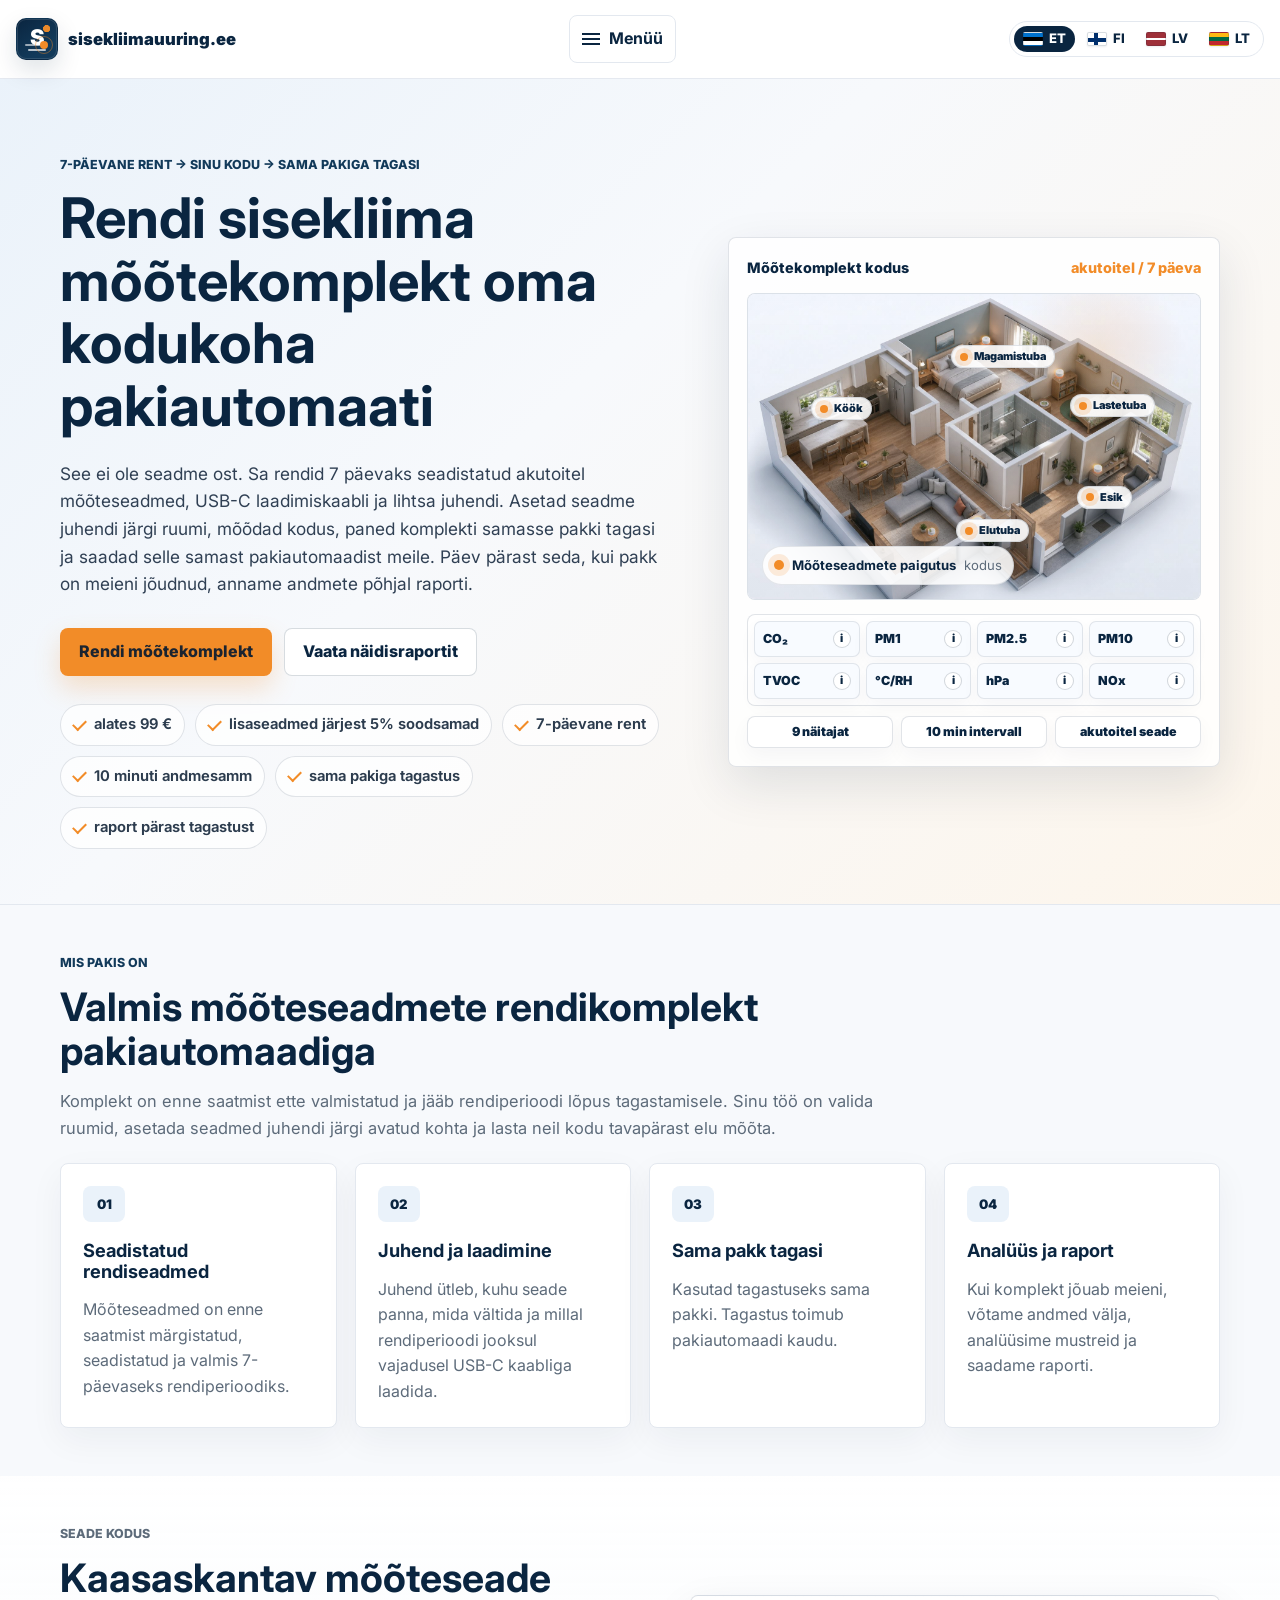
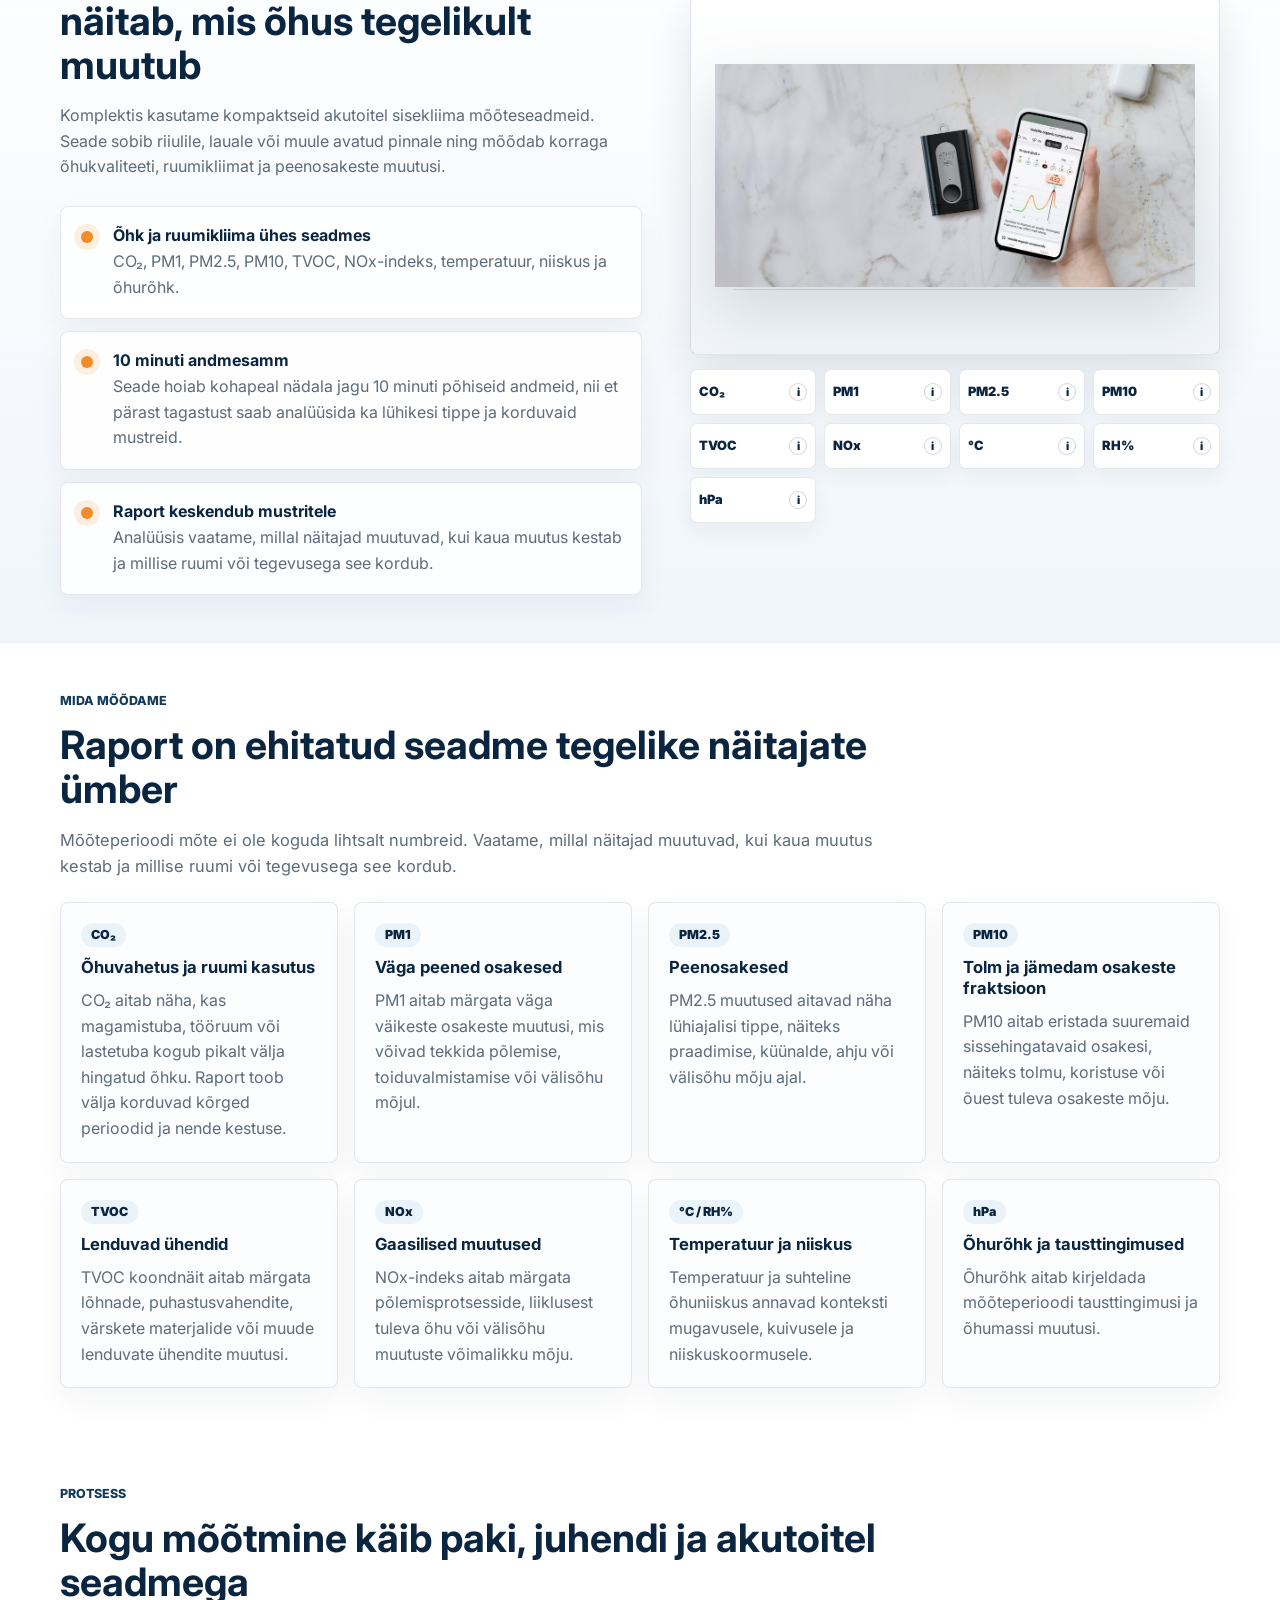
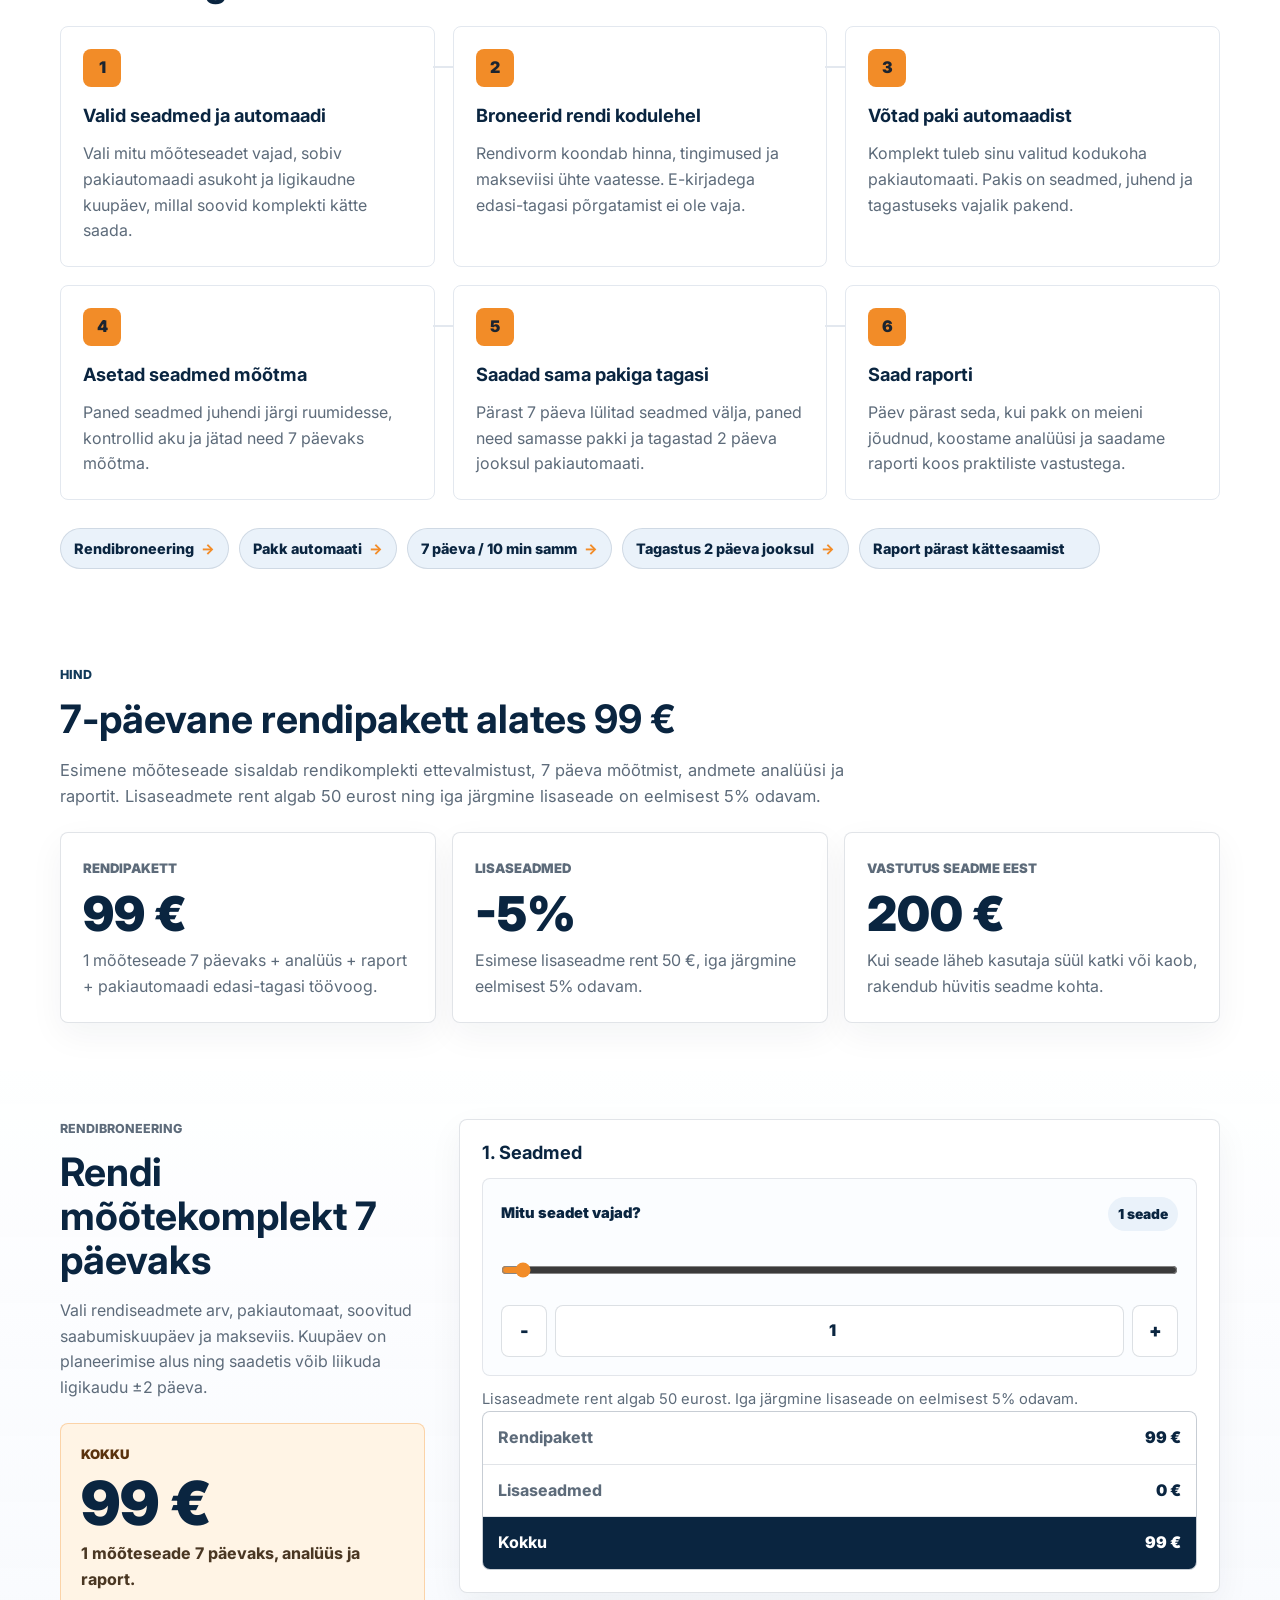
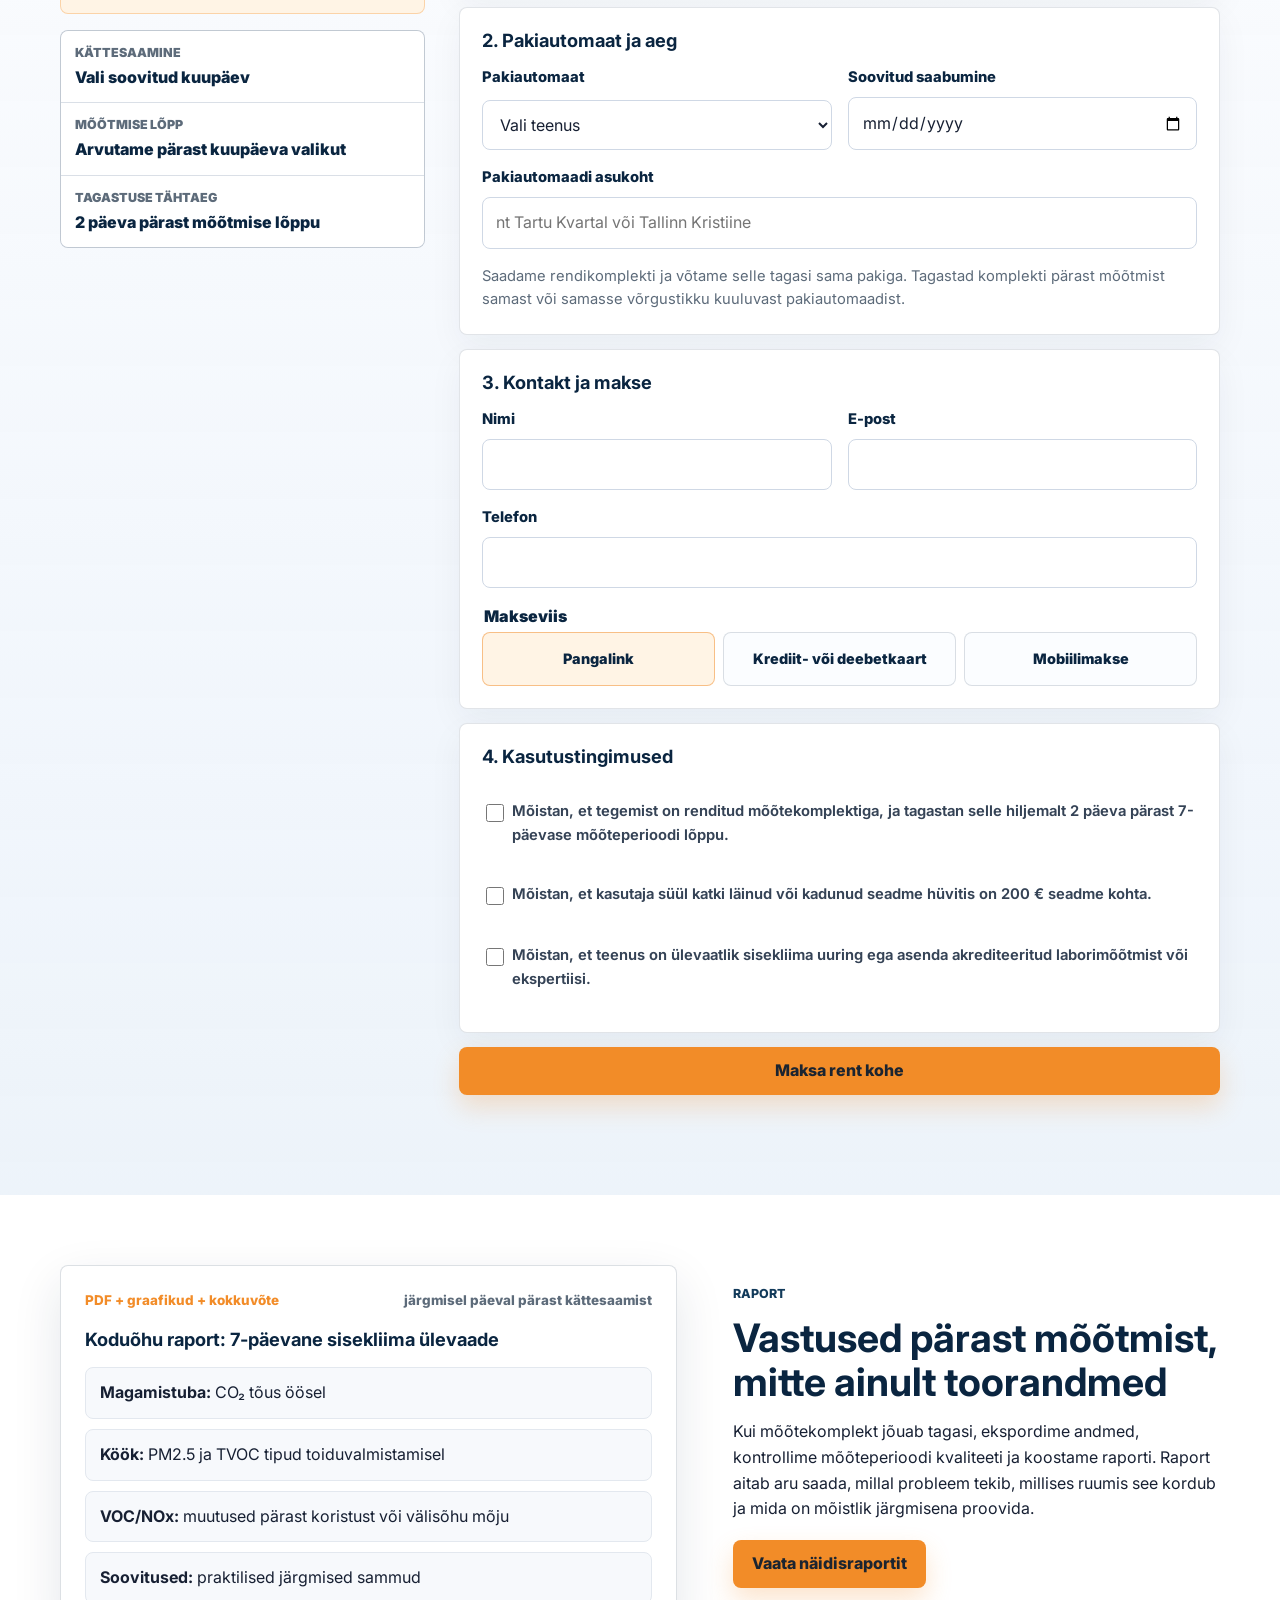
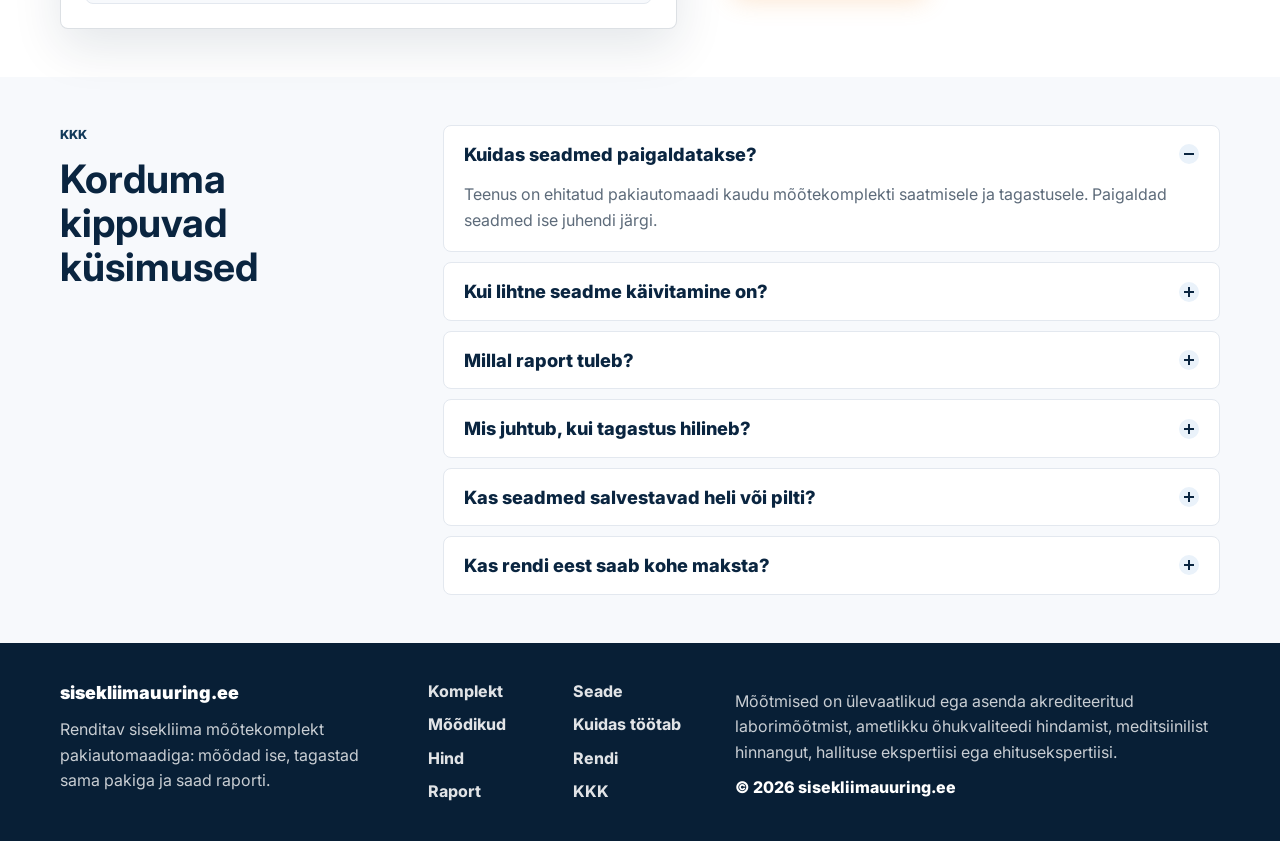
==== commit a7373b0e: "Rebrand to Sisekliimauuring" ====
--- a/index.html
+++ b/index.html
@@ -3,17 +3,17 @@
 <head>
   <meta charset="UTF-8">
   <meta name="viewport" content="width=device-width, initial-scale=1.0">
-  <title>Ruumikliima.ee - sisekliima mõõtekomplekt pakiautomaadiga</title>
+  <title>Sisekliimauuring.ee - sisekliima mõõtekomplekt pakiautomaadiga</title>
   <meta name="description" content="Rendi sisekliima mõõtekomplekt 7 päevaks pakiautomaadi kaudu. CO₂, PM1, PM2.5, PM10, TVOC, NOx, temperatuuri, niiskuse ja õhurõhu mõõtmine ning raport pärast analüüsi.">
   <meta name="keywords" content="sisekliima mõõtekomplekt, mõõteseade, kodu õhukvaliteet, CO₂ mõõtmine kodus, PM1, PM2.5, PM10, TVOC, NOx, temperatuur, niiskus, pakiautomaat, kodu sisekliima raport">
-  <meta property="og:title" content="Ruumikliima.ee - sisekliima mõõtekomplekt pakiautomaadiga">
+  <meta property="og:title" content="Sisekliimauuring.ee - sisekliima mõõtekomplekt pakiautomaadiga">
   <meta property="og:description" content="Rendi mõõtekomplekt 7 päevaks, võta see pakiautomaadist, mõõda kodus ja saada sama pakiga tagasi. Raport valmib pärast andmete analüüsi.">
   <meta property="og:type" content="website">
-  <meta property="og:url" content="https://ruumikliima.ee">
+  <meta property="og:url" content="https://sisekliimauuring.ee">
   <meta name="twitter:card" content="summary_large_image">
-  <meta name="twitter:title" content="Ruumikliima.ee - sisekliima mõõtekomplekt pakiautomaadiga">
+  <meta name="twitter:title" content="Sisekliimauuring.ee - sisekliima mõõtekomplekt pakiautomaadiga">
   <meta name="twitter:description" content="7-päevane mõõtekomplekti rent pakiautomaadiga. Mõõdad kodus, tagastad sama pakiga ja saad selge raporti.">
-  <link rel="alternate" hreflang="et-EE" href="https://ruumikliima.ee/">
+  <link rel="alternate" hreflang="et-EE" href="https://sisekliimauuring.ee/">
   <link rel="alternate" hreflang="fi-FI" href="https://koti-ilmasto.fi/">
   <link rel="alternate" hreflang="lv-LV" href="https://majas-klimats.lv/">
   <link rel="alternate" hreflang="lt-LT" href="https://namu-klimatas.lt/">
@@ -27,7 +27,7 @@
 
   <header class="site-header">
     <div class="container header-inner">
-      <a class="brand" href="#top" aria-label="ruumikliima.ee avaleht">
+      <a class="brand" href="#top" aria-label="sisekliimauuring.ee avaleht">
         <span class="brand-mark" aria-hidden="true">
           <span class="brand-roof"></span>
           <span class="brand-house">
@@ -35,8 +35,7 @@
           </span>
         </span>
         <span>
-          <span class="brand-name">ruumikliima.ee</span>
-          <span class="brand-tagline">Mõõtekomplekt pakiautomaadiga</span>
+          <span class="brand-name">sisekliimauuring.ee</span>
         </span>
       </a>
 
@@ -59,7 +58,7 @@
       </div>
 
       <nav class="language-switcher" aria-label="Keele ja riigi valik">
-        <a class="language-link is-current" href="https://ruumikliima.ee/" hreflang="et-EE" lang="et" aria-current="page" title="Eesti - ruumikliima.ee">
+        <a class="language-link is-current" href="https://sisekliimauuring.ee/" hreflang="et-EE" lang="et" aria-current="page" title="Eesti - sisekliimauuring.ee">
           <span class="flag flag-ee" aria-hidden="true"></span>
           <span class="language-name">ET</span>
         </a>
@@ -680,7 +679,7 @@
   <footer class="site-footer">
     <div class="container footer-grid">
       <div>
-        <a class="footer-brand" href="#top">ruumikliima.ee</a>
+        <a class="footer-brand" href="#top">sisekliimauuring.ee</a>
         <p>Renditav sisekliima mõõtekomplekt pakiautomaadiga: mõõdad ise, tagastad sama pakiga ja saad raporti.</p>
       </div>
       <nav class="footer-links" aria-label="Jaluse navigatsioon">
@@ -695,7 +694,7 @@
       </nav>
       <div class="footer-note">
         <p>Mõõtmised on ülevaatlikud ega asenda akrediteeritud laborimõõtmist, ametlikku õhukvaliteedi hindamist, meditsiinilist hinnangut, hallituse ekspertiisi ega ehitusekspertiisi.</p>
-        <p>© 2026 ruumikliima.ee</p>
+        <p>© 2026 sisekliimauuring.ee</p>
       </div>
     </div>
   </footer>
--- a/styles.css
+++ b/styles.css
@@ -105,13 +105,13 @@
   display: flex;
   align-items: center;
   justify-content: space-between;
-  gap: 18px;
+  gap: 14px;
 }
 
 .brand {
   display: inline-flex;
   align-items: center;
-  gap: 12px;
+  gap: 10px;
   flex: 0 0 auto;
   min-width: 0;
   color: var(--color-primary);
@@ -121,81 +121,90 @@
 .brand-mark {
   position: relative;
   flex: 0 0 auto;
-  width: 44px;
-  height: 44px;
-  border-radius: 8px;
-  border: 1px solid rgba(10, 37, 64, 0.12);
-  background: linear-gradient(145deg, var(--color-soft-blue), #ffffff 72%);
-  box-shadow: inset 0 0 0 1px rgba(255, 255, 255, 0.72), 0 8px 20px rgba(10, 37, 64, 0.08);
+  width: 42px;
+  height: 42px;
+  overflow: hidden;
+  border-radius: 10px;
+  border: 1px solid rgba(10, 37, 64, 0.18);
+  background:
+    radial-gradient(circle at 74% 24%, rgba(242, 140, 40, 0.95) 0 8%, transparent 9%),
+    linear-gradient(145deg, #0a2540 0%, #123a5a 72%);
+  box-shadow: inset 0 0 0 1px rgba(255, 255, 255, 0.12), 0 10px 24px rgba(10, 37, 64, 0.13);
 }
 
 .brand-roof {
   position: absolute;
-  left: 11px;
-  top: 8px;
-  width: 22px;
-  height: 22px;
-  border-radius: 4px 4px 2px 4px;
-  background: var(--color-primary);
-  transform: rotate(45deg);
+  inset: 0;
+  display: grid;
+  place-items: center;
+  width: auto;
+  height: auto;
+  border: 0;
+  border-radius: 0;
+  background: transparent;
+  color: var(--color-white);
+  transform: none;
+}
+
+.brand-roof::before {
+  content: "S";
+  font-size: 1.35rem;
+  font-weight: 900;
+  line-height: 1;
+  transform: translateY(-1px);
 }
 
 .brand-house {
   position: absolute;
-  left: 10px;
+  left: 11px;
+  right: 11px;
   bottom: 8px;
-  width: 24px;
-  height: 20px;
-  border: 2px solid var(--color-primary);
-  border-radius: 5px;
-  background: var(--color-white);
+  width: auto;
+  height: 2px;
+  border: 0;
+  border-radius: 999px;
+  background: rgba(255, 255, 255, 0.7);
 }
 
 .brand-house::before {
   content: "";
   position: absolute;
-  left: 4px;
-  top: 5px;
-  width: 7px;
-  height: 9px;
-  border-radius: 2px;
-  background: var(--color-soft-blue);
+  left: -3px;
+  top: -5px;
+  width: 22px;
+  height: 2px;
+  border-radius: 999px;
+  background: rgba(255, 255, 255, 0.58);
 }
 
 .brand-sensor {
   position: absolute;
-  right: 3px;
-  top: 4px;
+  right: -2px;
+  top: -8px;
   width: 8px;
   height: 8px;
-  border: 2px solid var(--color-accent);
+  border: 0;
   border-radius: 50%;
-  background: var(--color-white);
+  background: var(--color-accent);
 }
 
 .brand-sensor::after {
   content: "";
   position: absolute;
-  inset: -6px;
+  inset: -5px;
   border-radius: 50%;
-  border: 1px solid rgba(242, 140, 40, 0.38);
-}
-
-.brand-name,
-.brand-tagline {
+  border: 1px solid rgba(242, 140, 40, 0.44);
+}
+
+.brand-name {
   display: block;
   min-width: 0;
-}
-
-.brand-name {
-  font-weight: 800;
-  line-height: 1.1;
-}
-
-.brand-tagline {
-  color: var(--color-muted);
-  font-size: 0.82rem;
-  line-height: 1.25;
+  color: var(--color-primary);
+  font-size: 1.04rem;
+  font-weight: 900;
+  letter-spacing: 0;
+  line-height: 1;
+  white-space: nowrap;
 }
 
 .site-nav {
@@ -204,15 +213,15 @@
   justify-content: flex-end;
   flex: 1 1 auto;
   min-width: 0;
-  gap: 2px;
-  font-size: 0.93rem;
+  gap: 1px;
+  font-size: 0.9rem;
   font-weight: 650;
 }
 
 .site-nav a {
   border-radius: 8px;
   color: var(--color-primary);
-  padding: 10px 11px;
+  padding: 10px 9px;
   text-decoration: none;
   white-space: nowrap;
 }
@@ -222,10 +231,10 @@
 }
 
 .site-nav .nav-cta {
-  margin-left: 8px;
+  margin-left: 6px;
   background: var(--color-primary);
   color: var(--color-white);
-  padding-inline: 16px;
+  padding-inline: 13px;
 }
 
 .site-nav .nav-cta:hover {
@@ -4011,7 +4020,7 @@
   .brand {
     order: 1;
     flex: 1 1 0;
-    padding-right: 54px;
+    padding-right: 0;
   }
 
   .header-actions {
@@ -4019,40 +4028,42 @@
   }
 
   .brand-mark {
-    width: 38px;
-    height: 38px;
+    width: 36px;
+    height: 36px;
   }
 
   .brand-roof {
+    inset: 0;
+  }
+
+  .brand-roof::before {
+    font-size: 1.22rem;
+  }
+
+  .brand-house {
     left: 10px;
-    top: 7px;
-    width: 18px;
-    height: 18px;
-  }
-
-  .brand-house {
-    left: 8px;
+    right: 10px;
     bottom: 7px;
-    width: 22px;
-    height: 18px;
+    width: auto;
+    height: 2px;
   }
 
   .brand-house::before {
-    left: 4px;
-    top: 5px;
-    width: 6px;
-    height: 8px;
+    left: -3px;
+    top: -5px;
+    width: 19px;
+    height: 2px;
   }
 
   .brand-sensor {
-    right: 3px;
-    top: 4px;
+    right: -2px;
+    top: -7px;
     width: 7px;
     height: 7px;
   }
 
-  .brand-tagline {
-    font-size: 0.74rem;
+  .brand-name {
+    font-size: 1rem;
   }
 
   .language-switcher {
@@ -4486,15 +4497,9 @@
   }
 
   .brand-name {
-    font-size: 0.95rem;
-    max-width: 130px;
-    overflow: hidden;
-    text-overflow: ellipsis;
+    font-size: 0.98rem;
+    max-width: none;
     white-space: nowrap;
-  }
-
-  .brand-tagline {
-    display: none;
   }
 
   .header-actions {
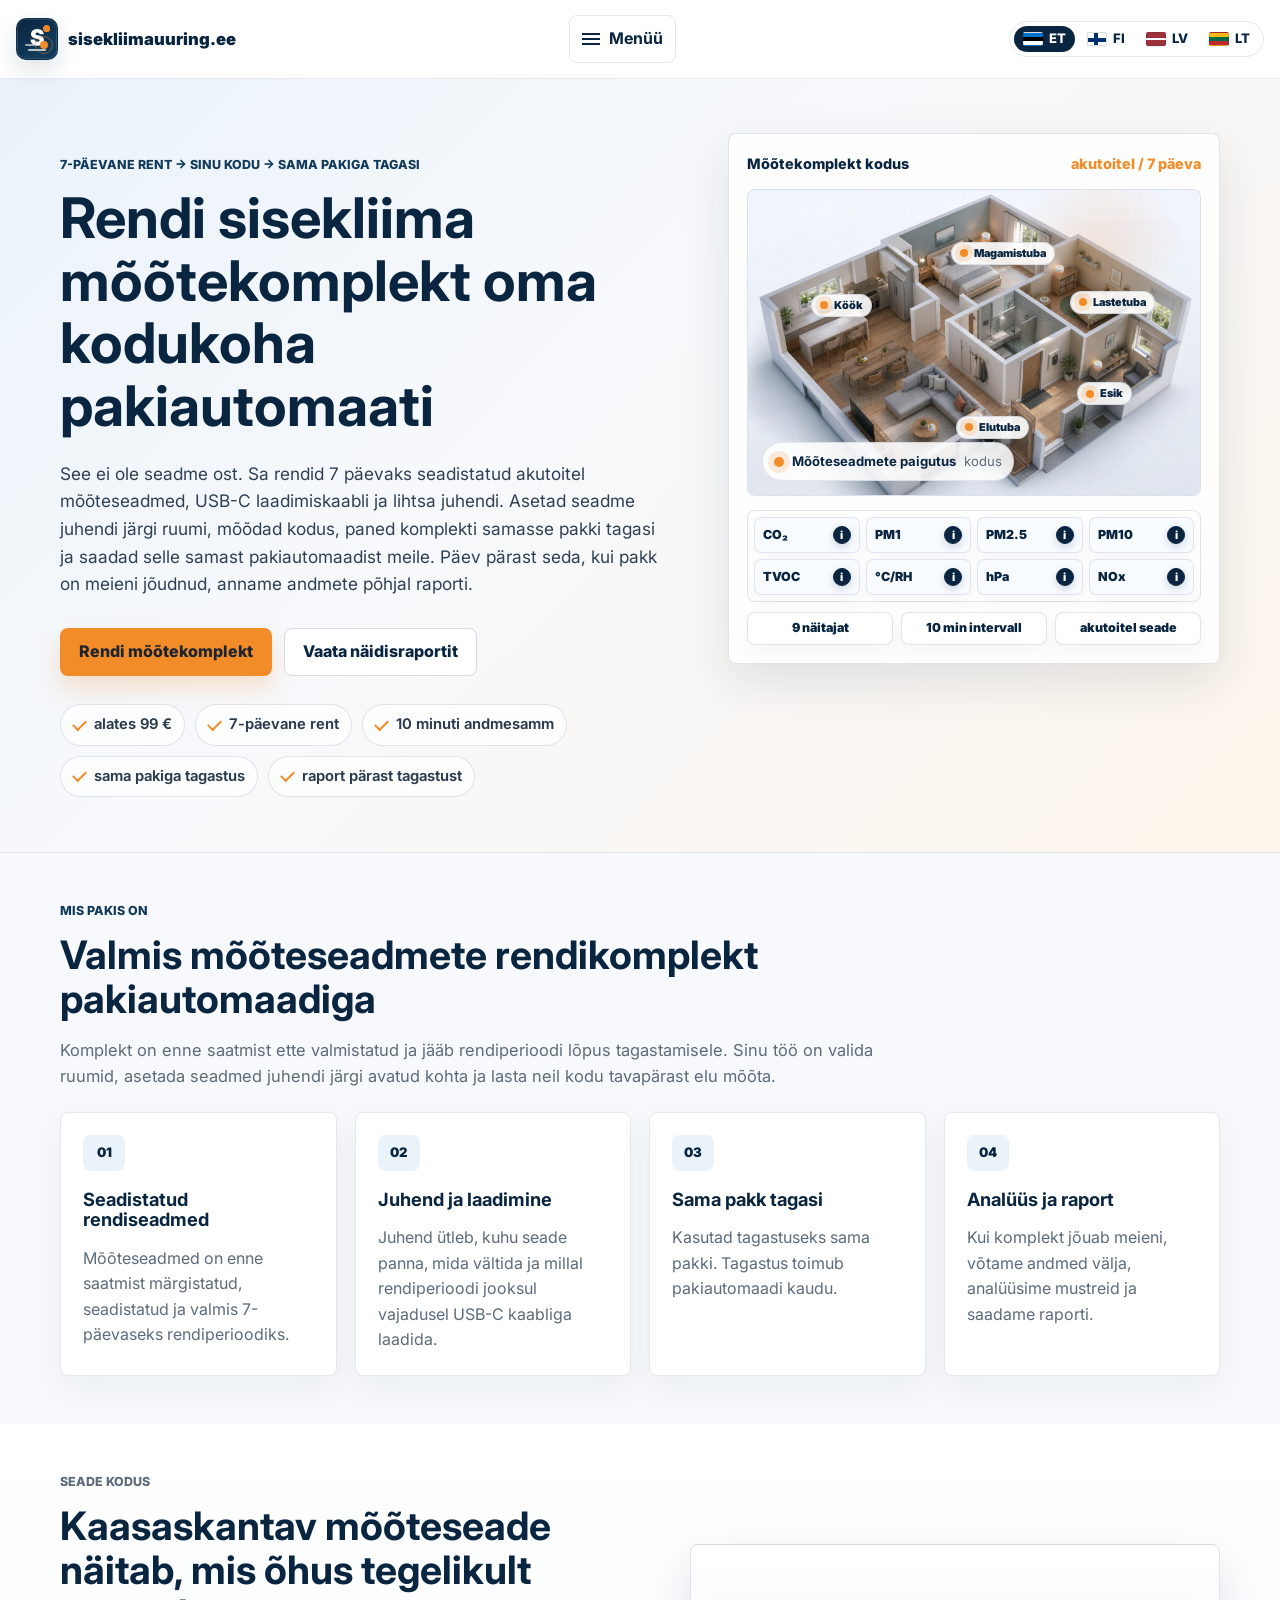
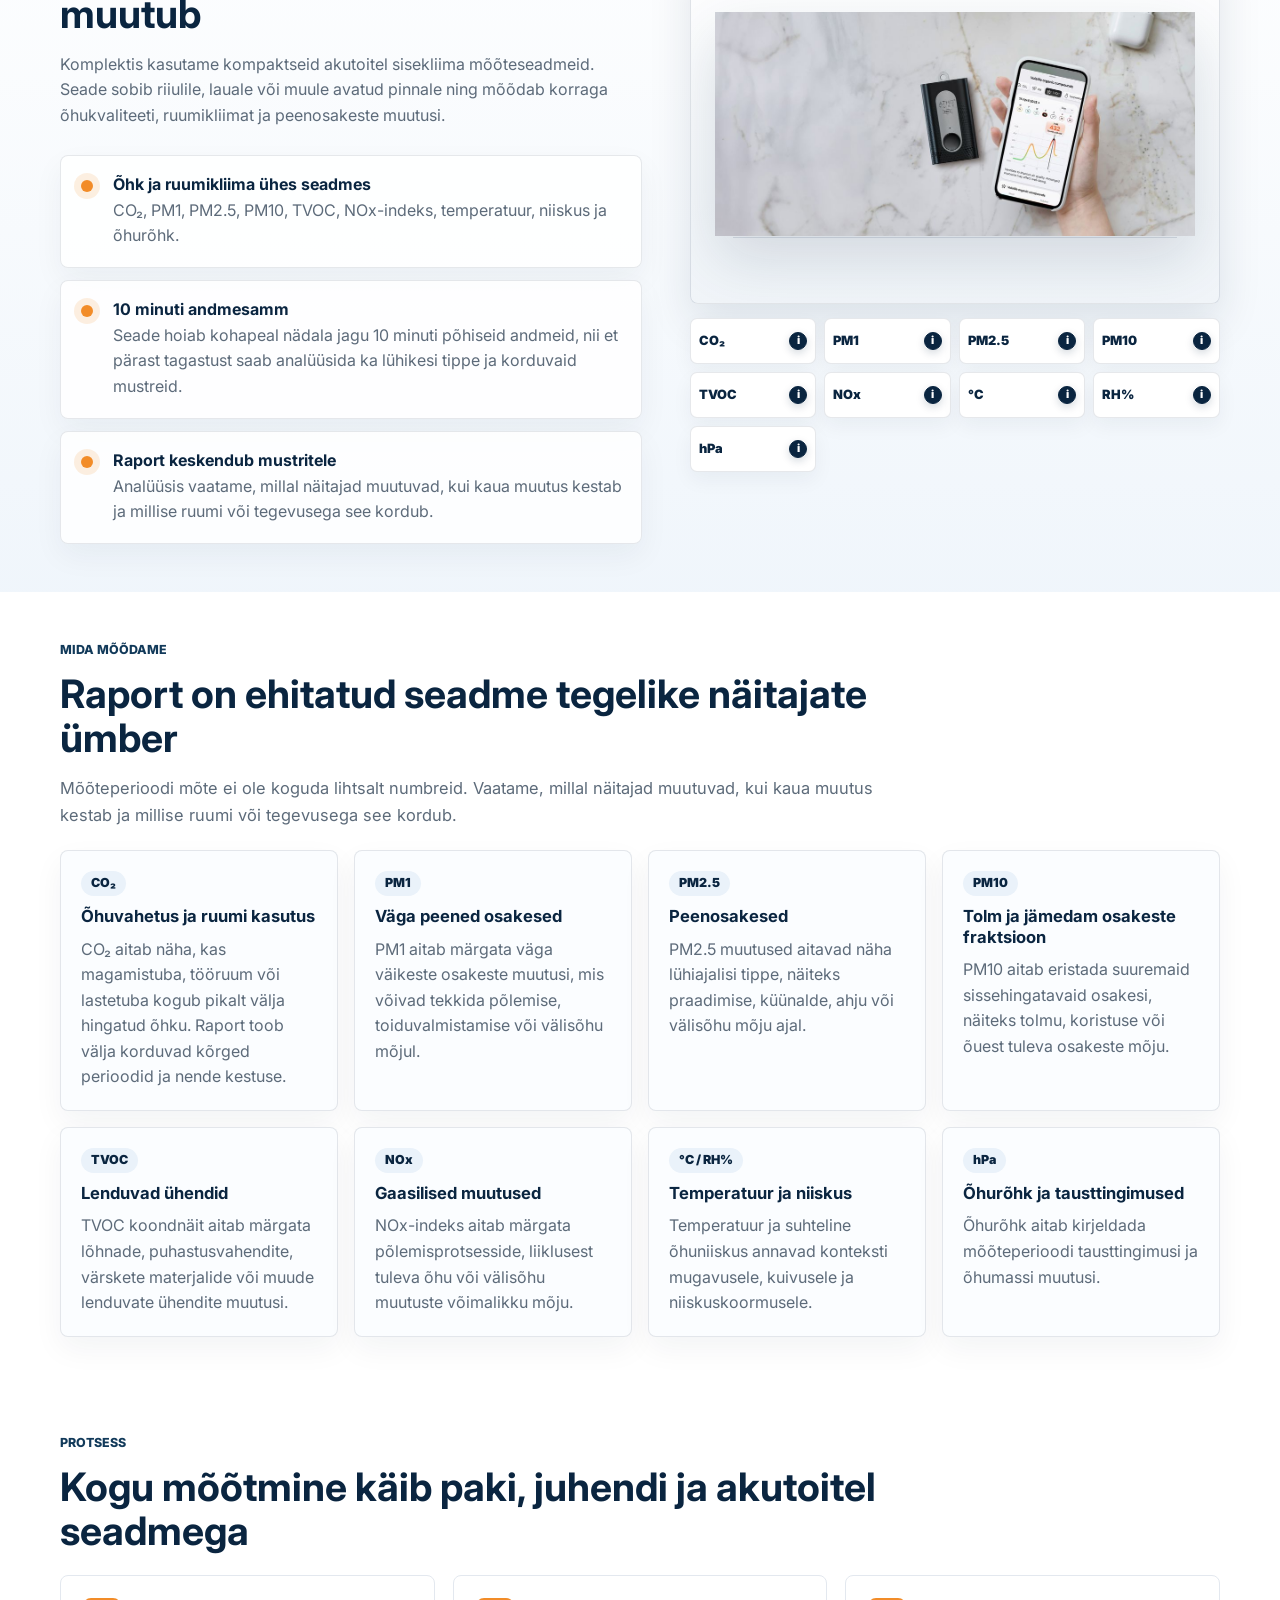
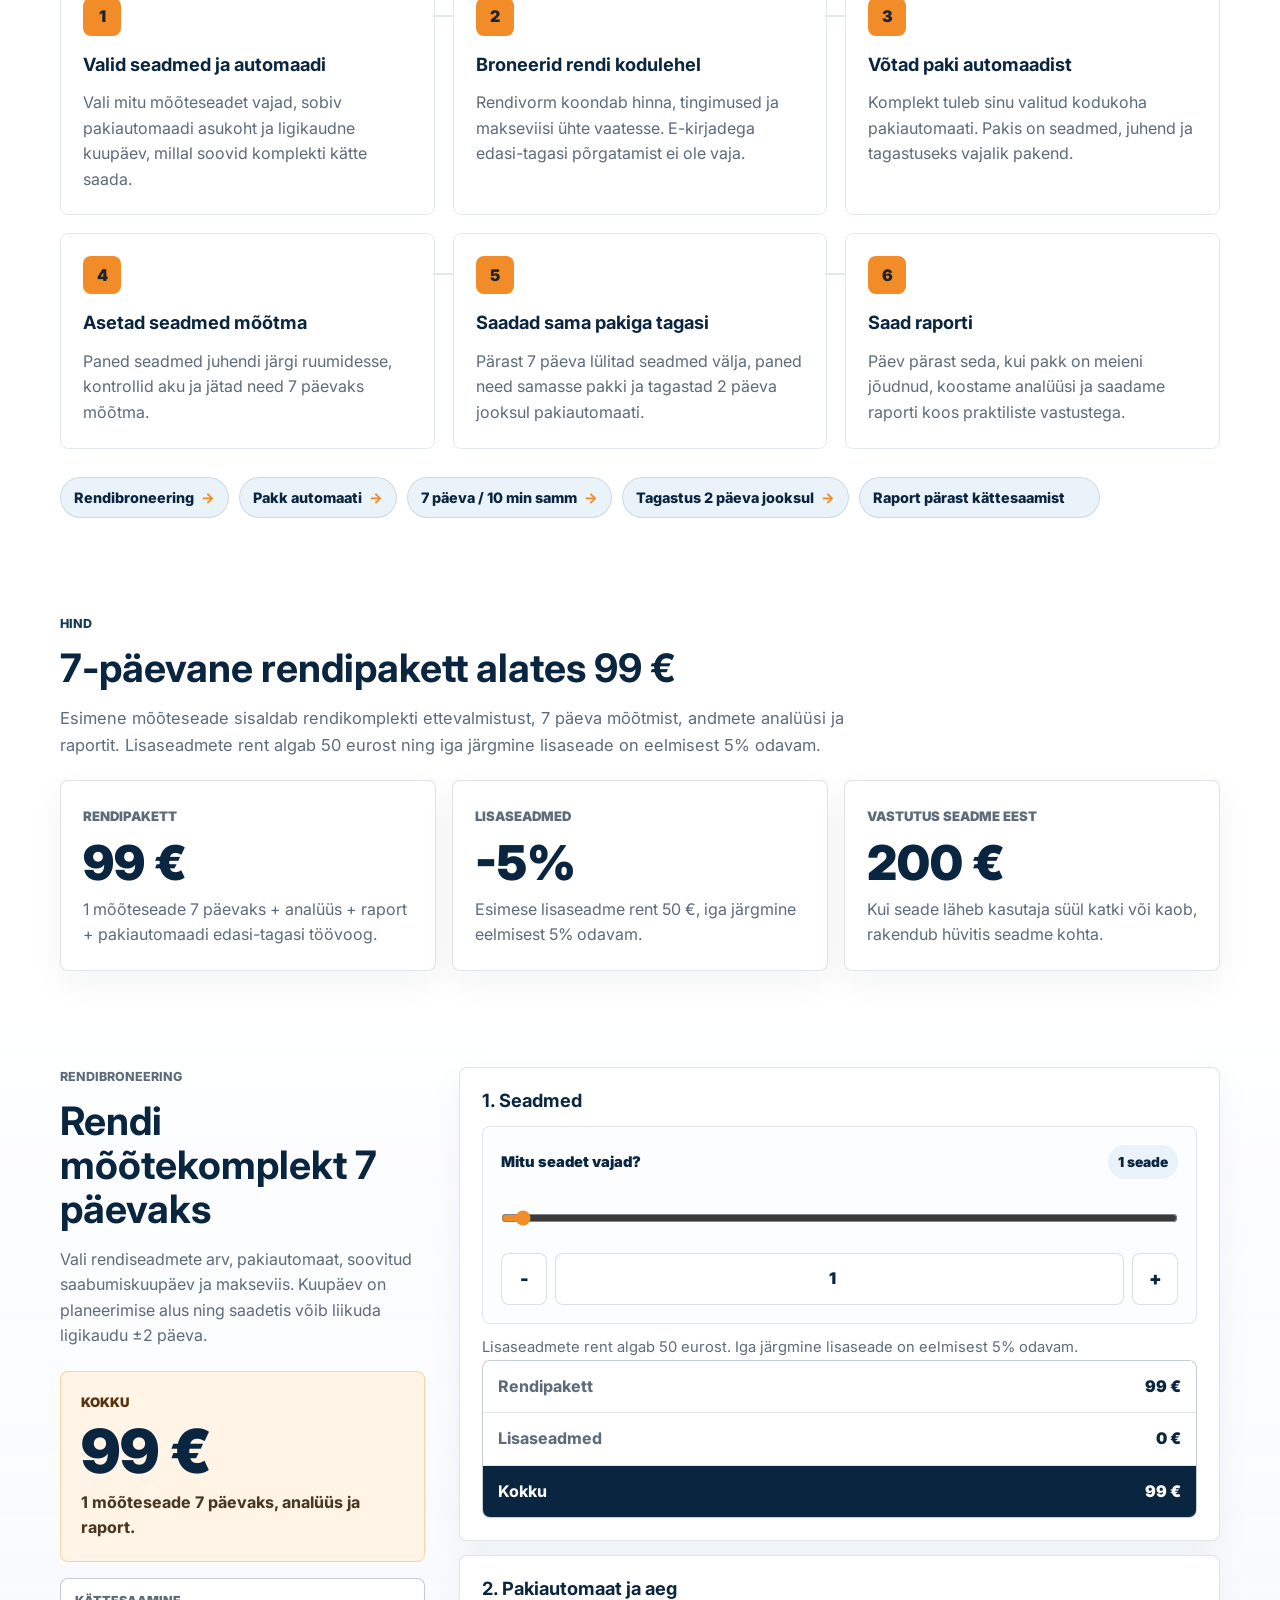
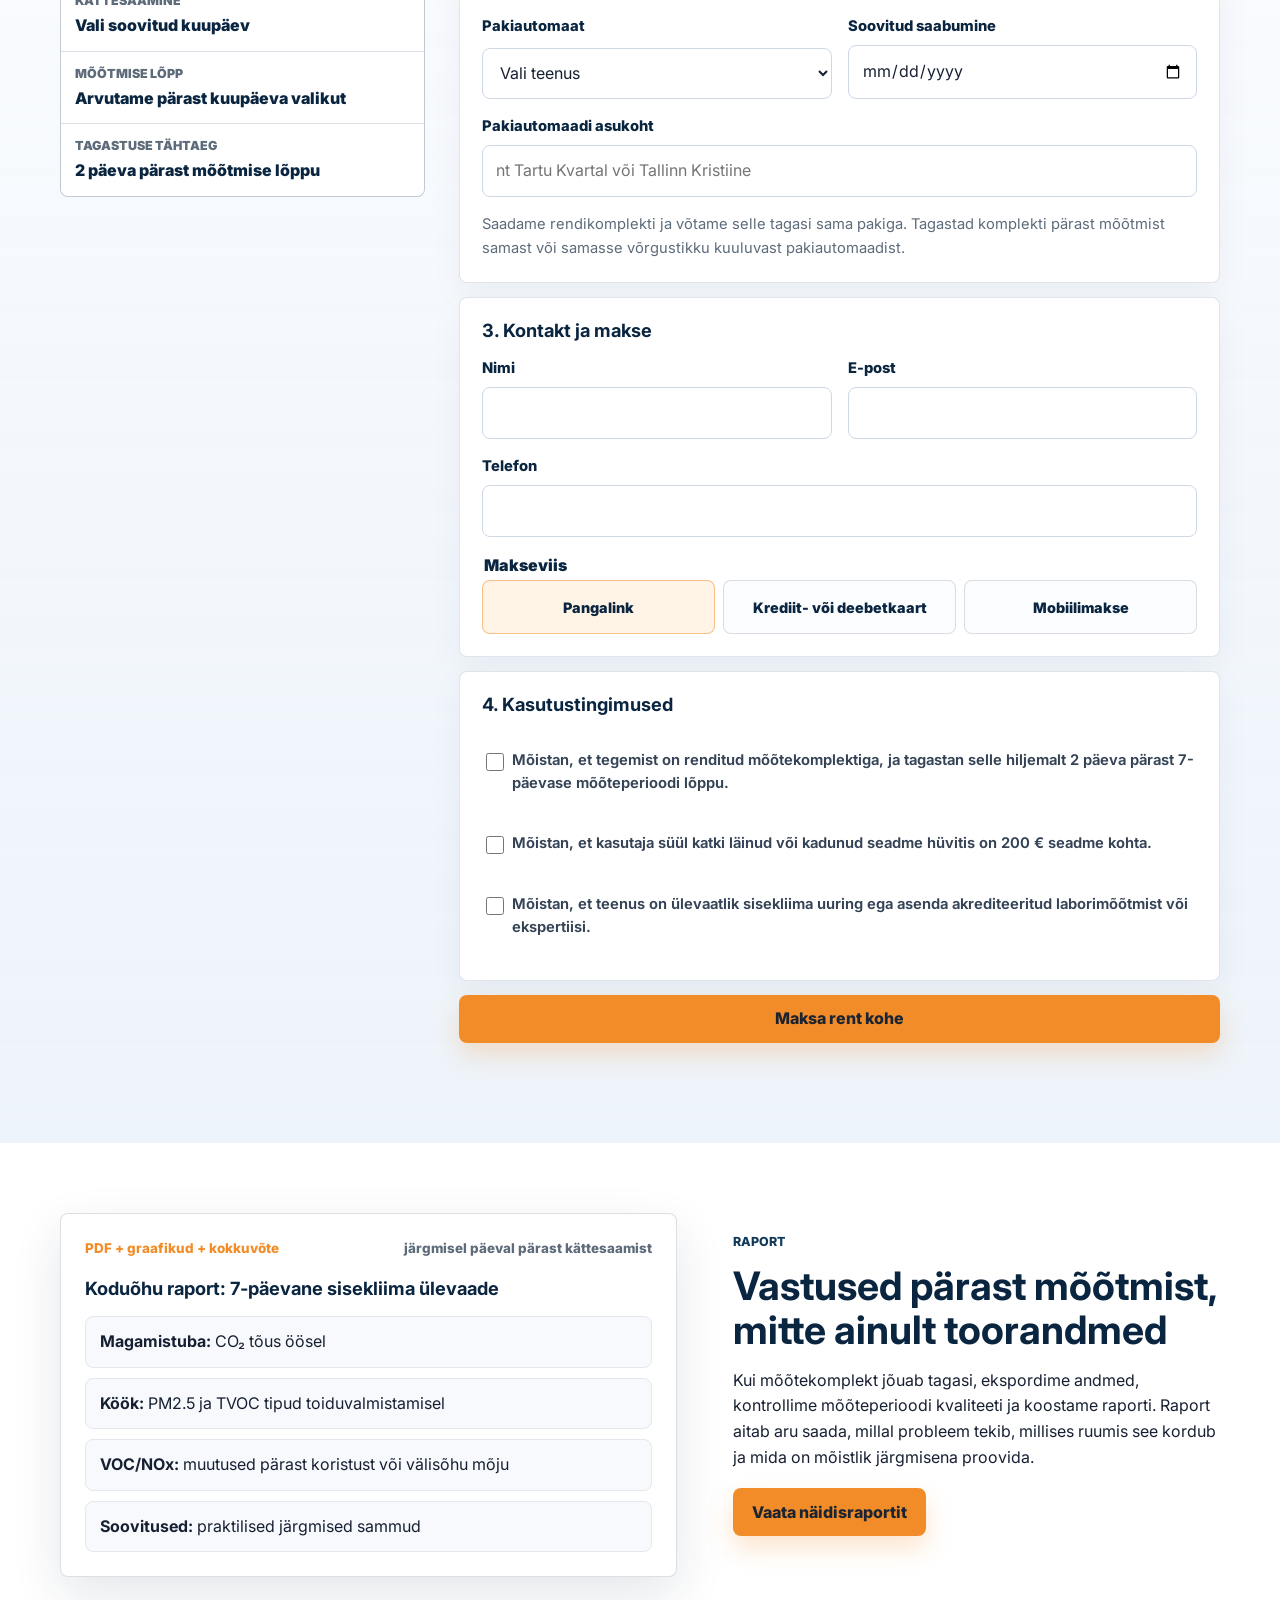
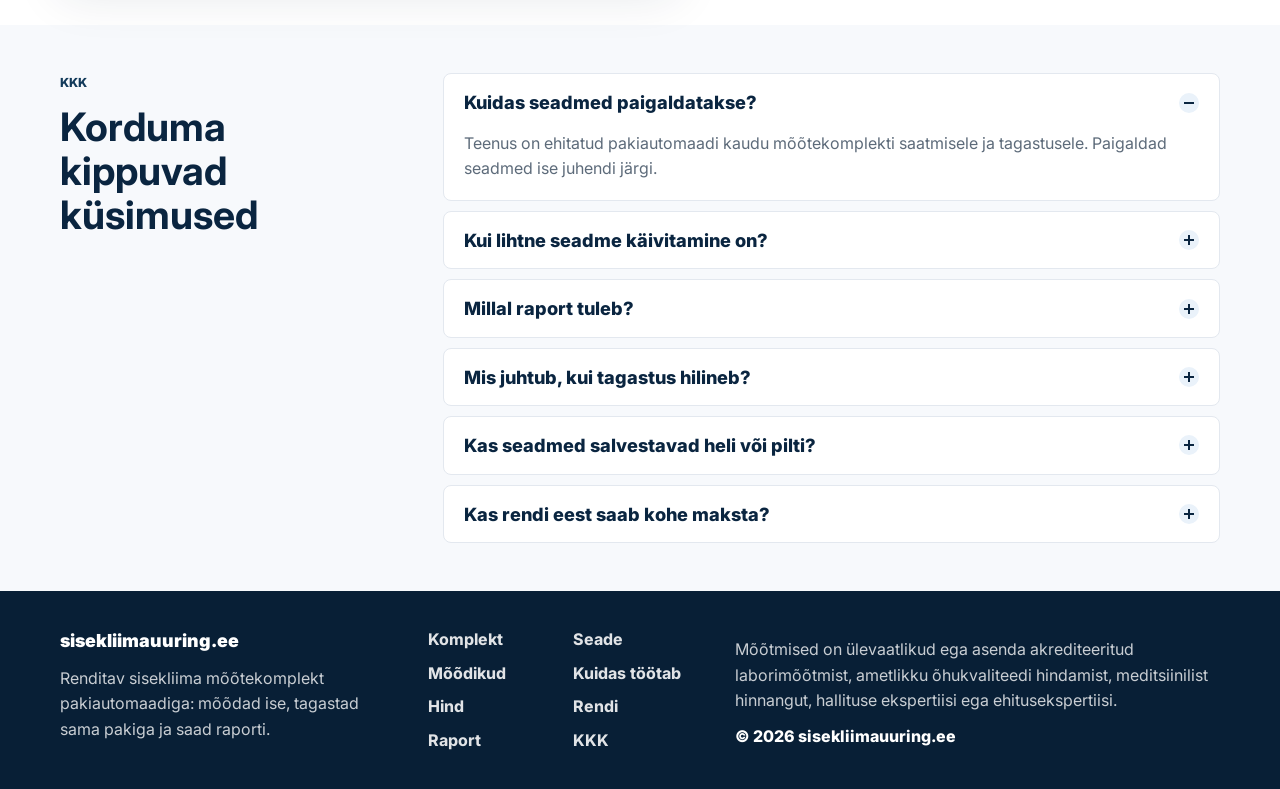
==== commit d3617bf2: "Align hero labels and darken info icons" ====
--- a/index.html
+++ b/index.html
@@ -93,7 +93,6 @@
 
           <ul class="trust-list" aria-label="Teenuse lühikokkuvõte">
             <li>alates 99 €</li>
-            <li>lisaseadmed järjest 5% soodsamad</li>
             <li>7-päevane rent</li>
             <li>10 minuti andmesamm</li>
             <li>sama pakiga tagastus</li>
--- a/styles.css
+++ b/styles.css
@@ -382,7 +382,7 @@
   position: relative;
   display: grid;
   grid-template-columns: minmax(0, 1.02fr) minmax(360px, 0.82fr);
-  align-items: center;
+  align-items: start;
   gap: 56px;
 }
 
@@ -531,6 +531,12 @@
   background: rgba(255, 255, 255, 0.82);
   box-shadow: var(--shadow-soft);
   padding: 18px;
+}
+
+@media (min-width: 901px) {
+  .hero-visual {
+    margin-top: -22px;
+  }
 }
 
 .visual-header {
@@ -704,22 +710,24 @@
   width: 18px;
   height: 18px;
   place-items: center;
-  border: 1px solid rgba(10, 37, 64, 0.18);
+  border: 1px solid var(--color-primary);
   border-radius: 50%;
-  background: var(--color-white);
-  color: var(--color-primary);
+  background: var(--color-primary);
+  color: var(--color-white);
   padding: 0;
   font-size: 0.68rem;
   font-weight: 900;
   line-height: 1;
   cursor: pointer;
+  box-shadow: 0 3px 8px rgba(10, 37, 64, 0.18);
 }
 
 .metric-info:hover,
 .metric-info:focus-visible,
 .metric-info[aria-expanded="true"] {
-  border-color: rgba(242, 140, 40, 0.62);
-  background: var(--color-soft-orange);
+  border-color: var(--color-primary-soft);
+  background: var(--color-primary-soft);
+  color: var(--color-white);
 }
 
 .metric-tooltip {
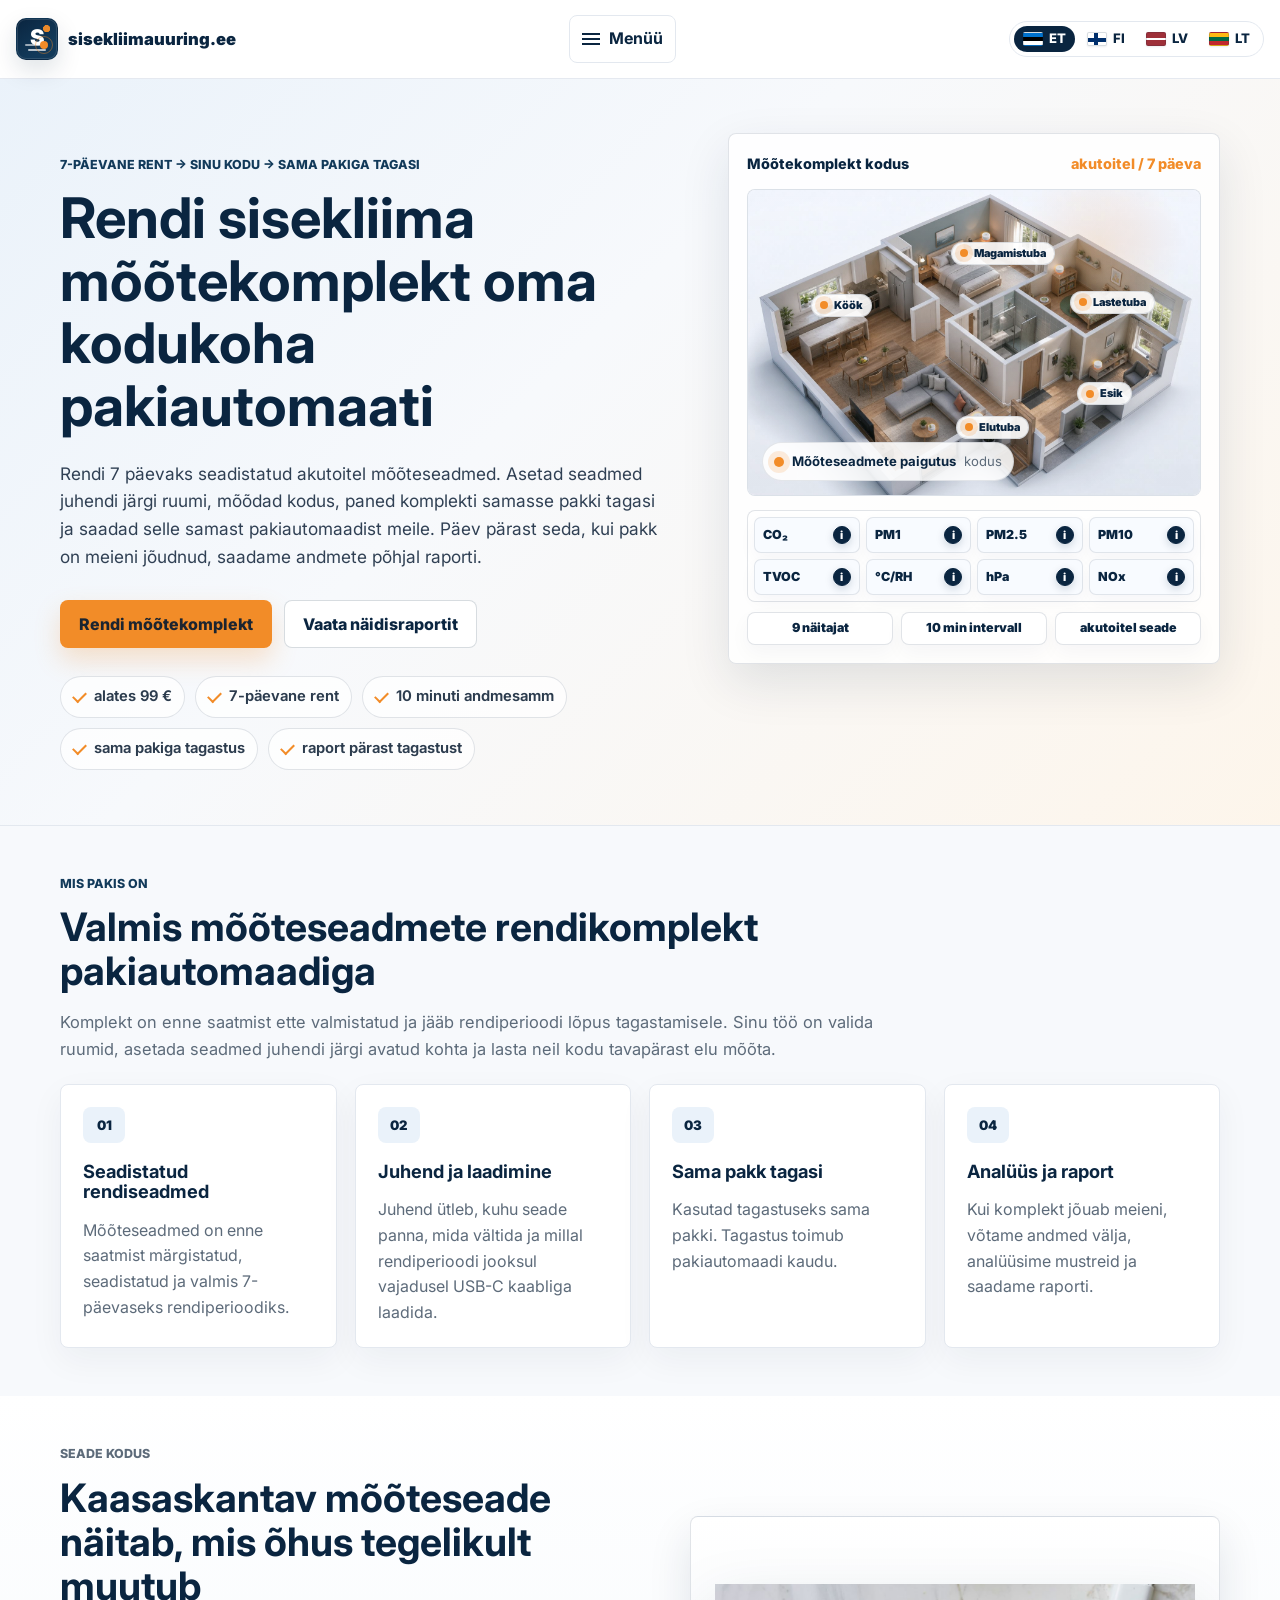
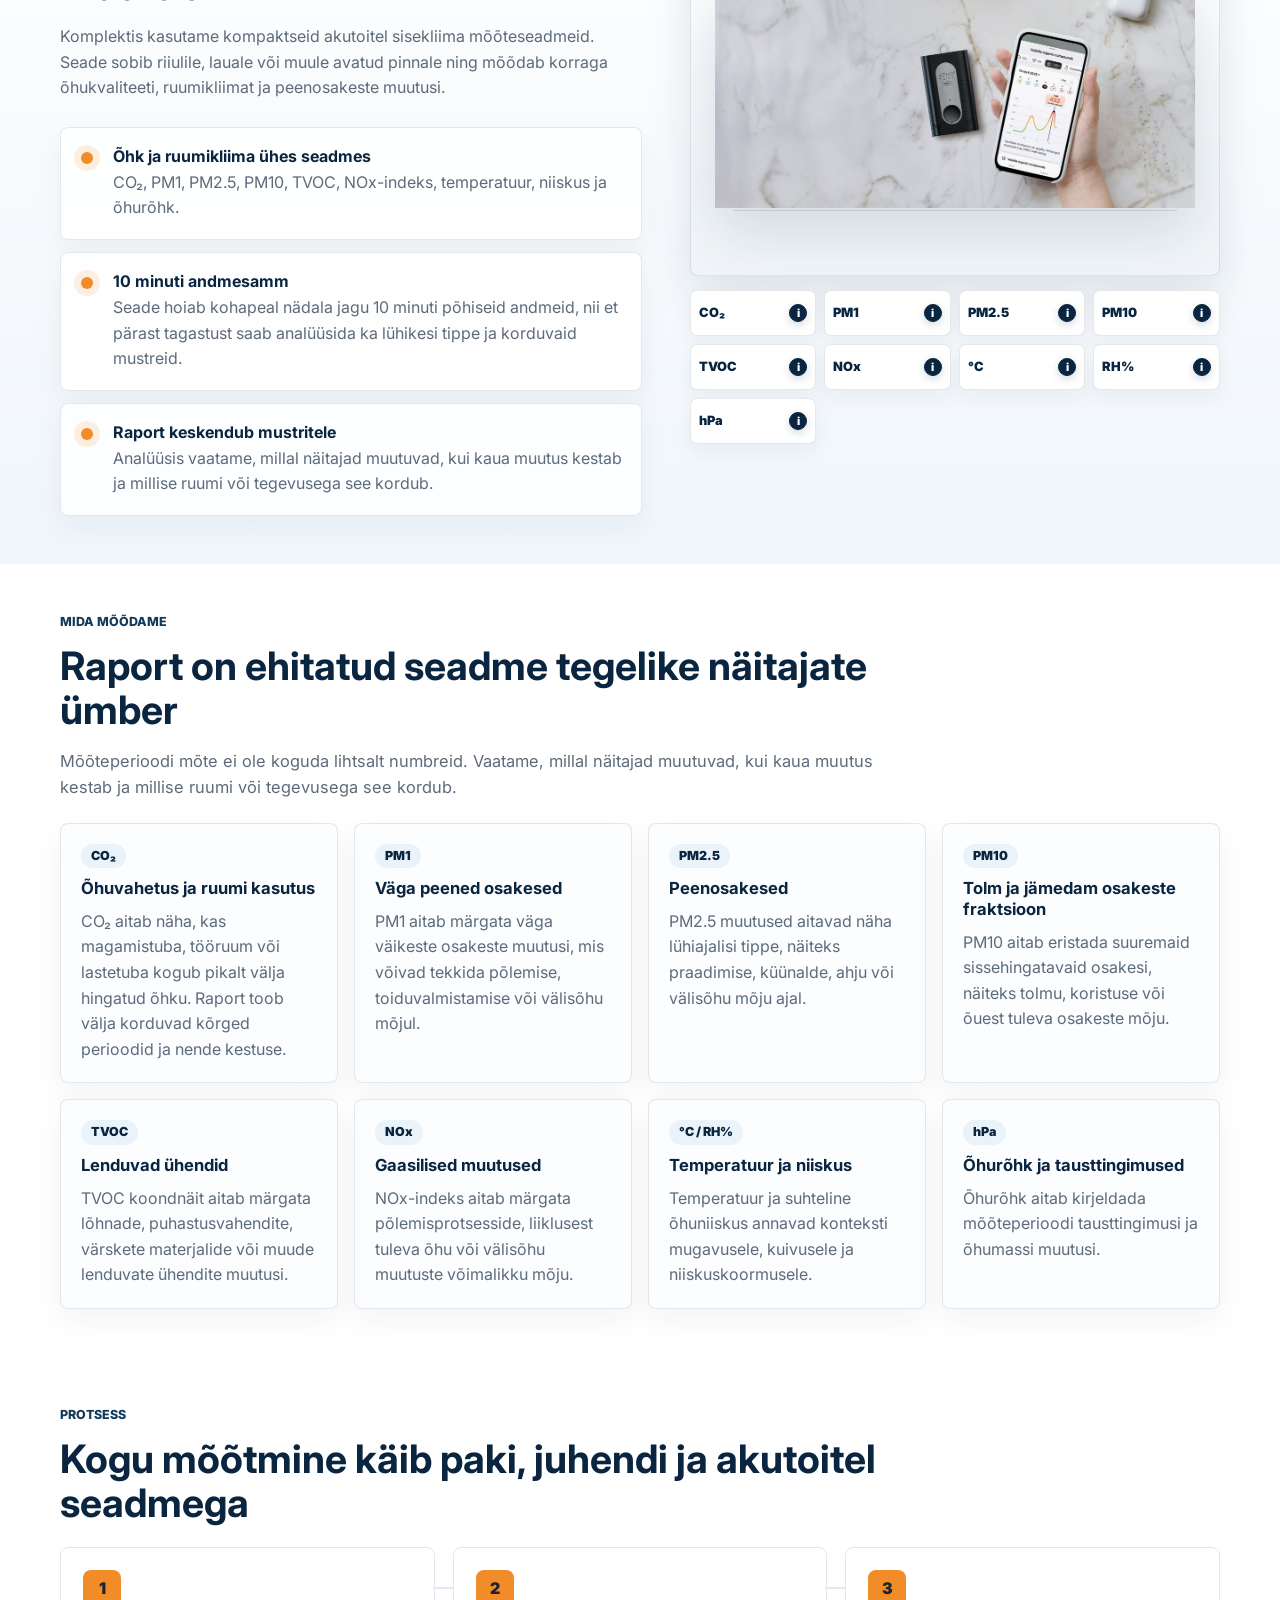
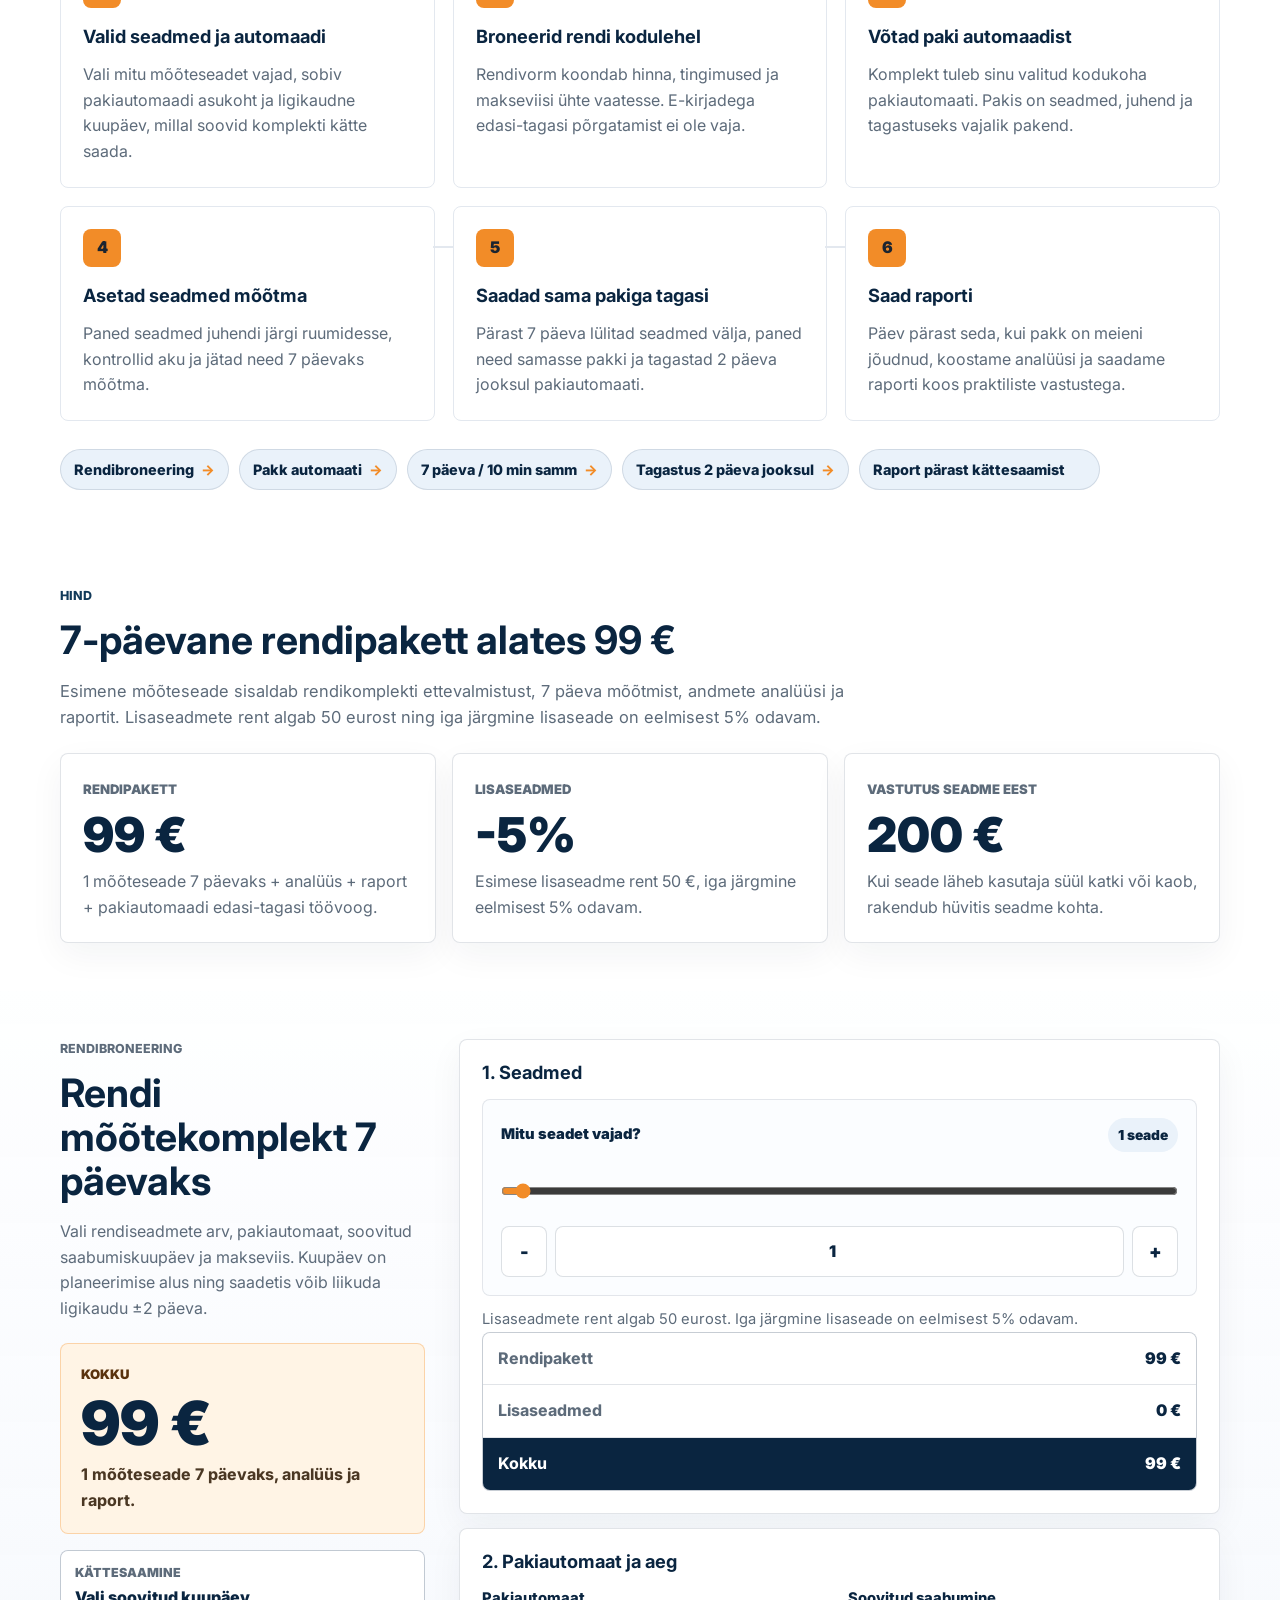
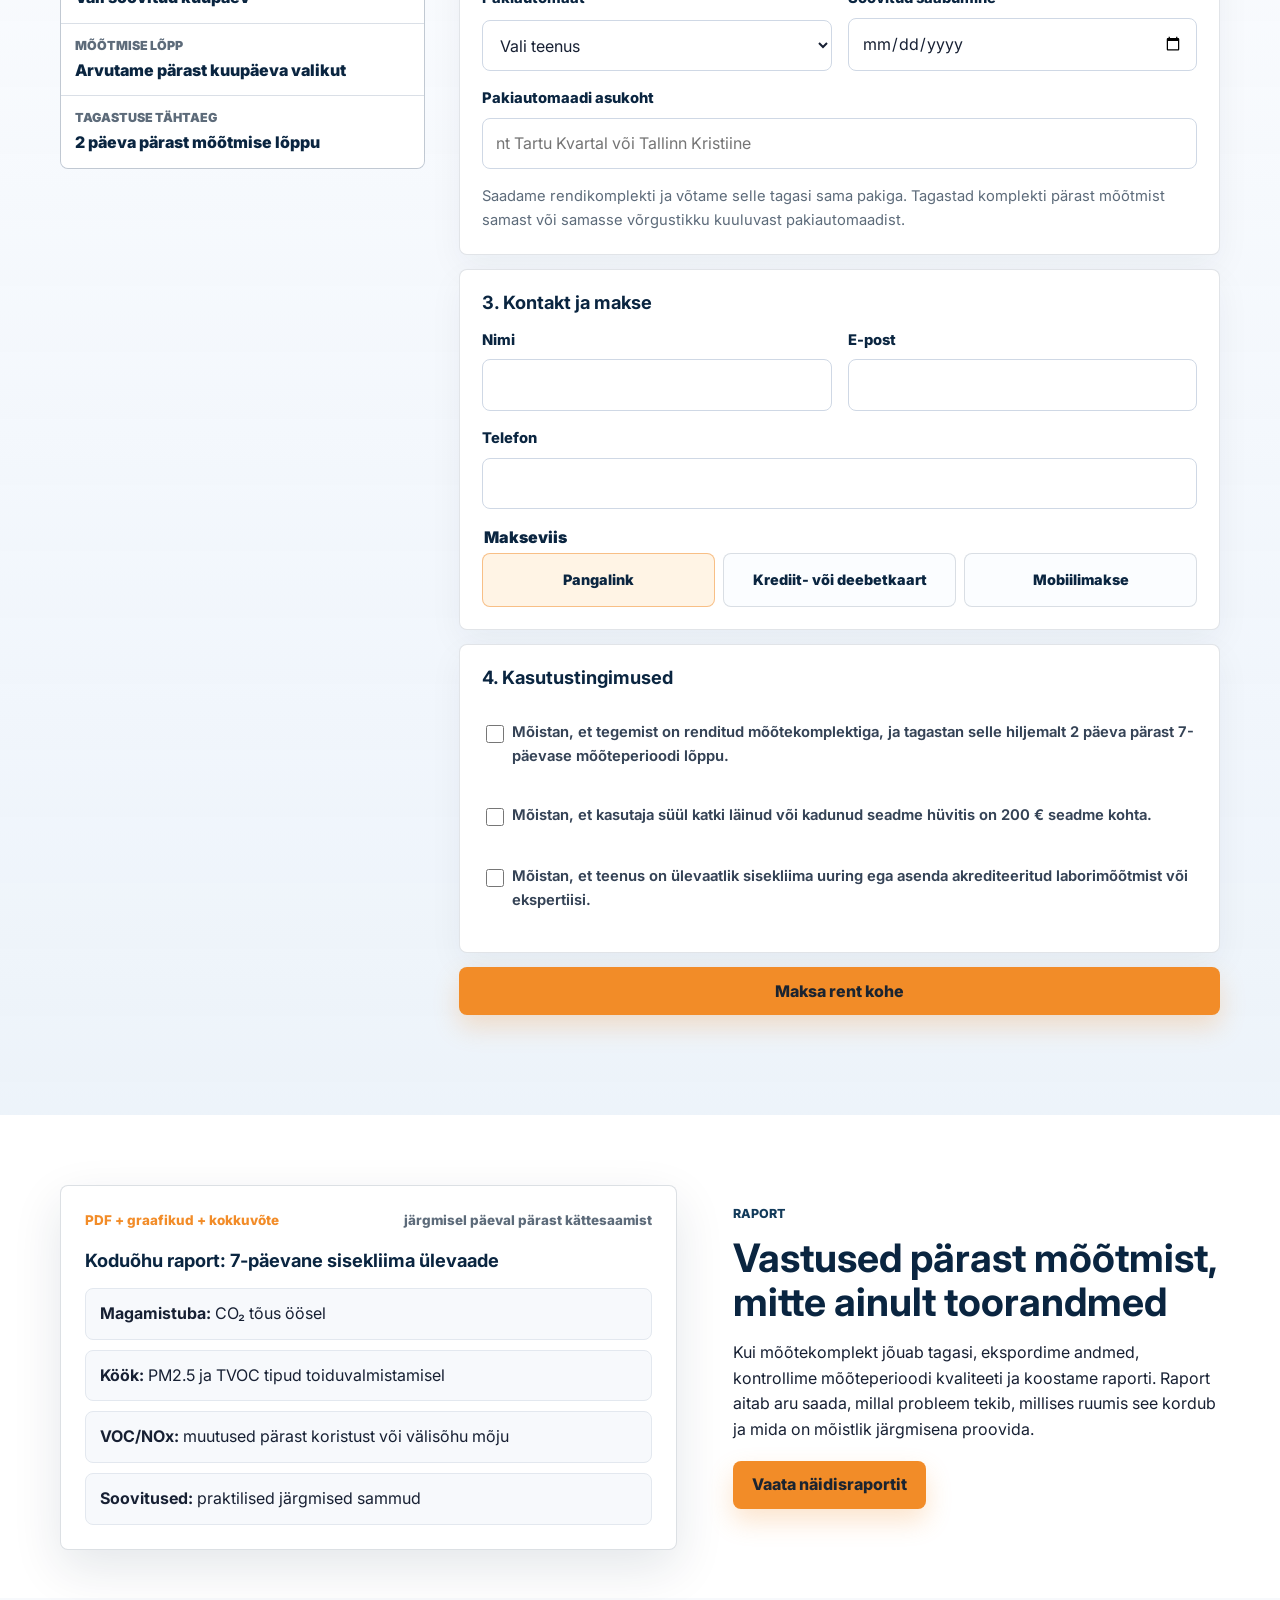
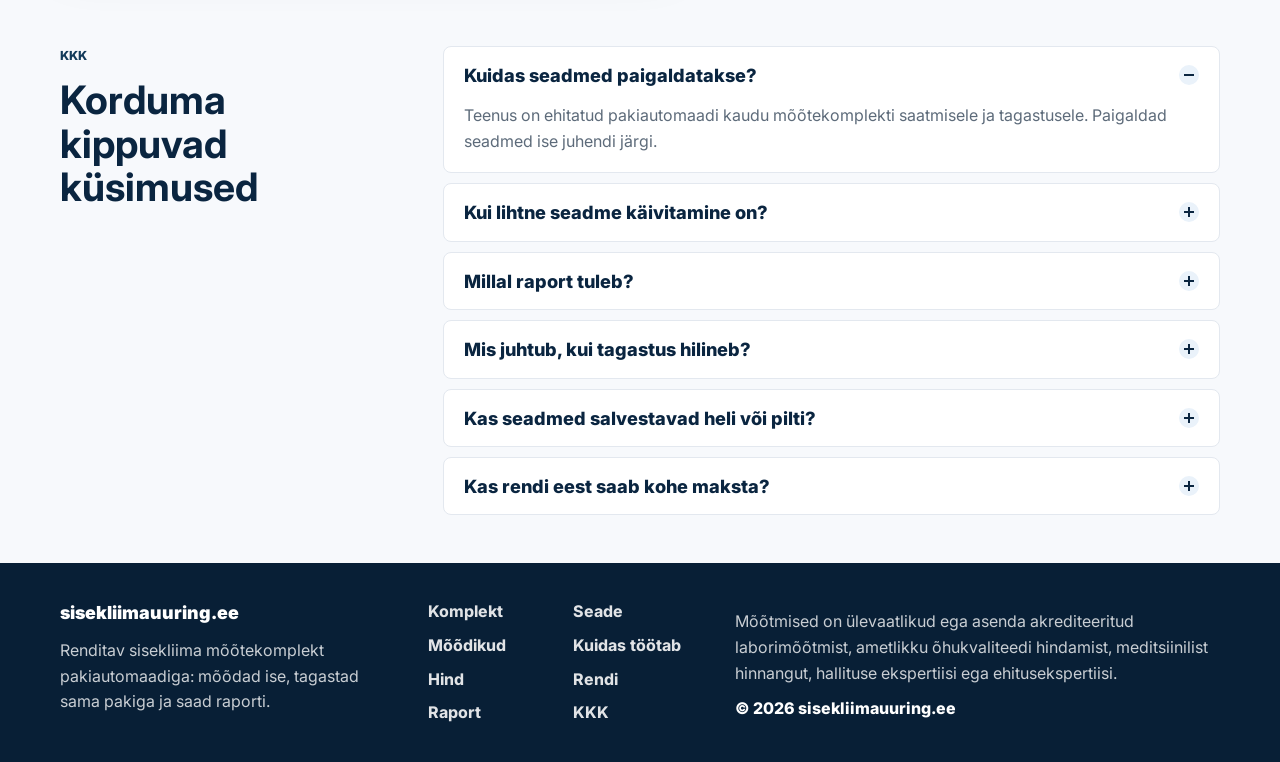
==== commit 6a4e01c5: "Tighten hero rental copy" ====
--- a/index.html
+++ b/index.html
@@ -84,7 +84,7 @@
         <div class="hero-copy">
           <p class="eyebrow">7-päevane rent -> sinu kodu -> sama pakiga tagasi</p>
           <h1 id="hero-title">Rendi sisekliima mõõtekomplekt oma kodukoha pakiautomaati</h1>
-          <p class="hero-lead">See ei ole seadme ost. Sa rendid 7 päevaks seadistatud akutoitel mõõteseadmed, USB-C laadimiskaabli ja lihtsa juhendi. Asetad seadme juhendi järgi ruumi, mõõdad kodus, paned komplekti samasse pakki tagasi ja saadad selle samast pakiautomaadist meile. Päev pärast seda, kui pakk on meieni jõudnud, anname andmete põhjal raporti.</p>
+          <p class="hero-lead">Rendi 7 päevaks seadistatud akutoitel mõõteseadmed. Asetad seadmed juhendi järgi ruumi, mõõdad kodus, paned komplekti samasse pakki tagasi ja saadad selle samast pakiautomaadist meile. Päev pärast seda, kui pakk on meieni jõudnud, saadame andmete põhjal raporti.</p>
 
           <div class="hero-actions" aria-label="Peamised tegevused">
             <a class="button button-primary" href="#tellimine">Rendi mõõtekomplekt</a>
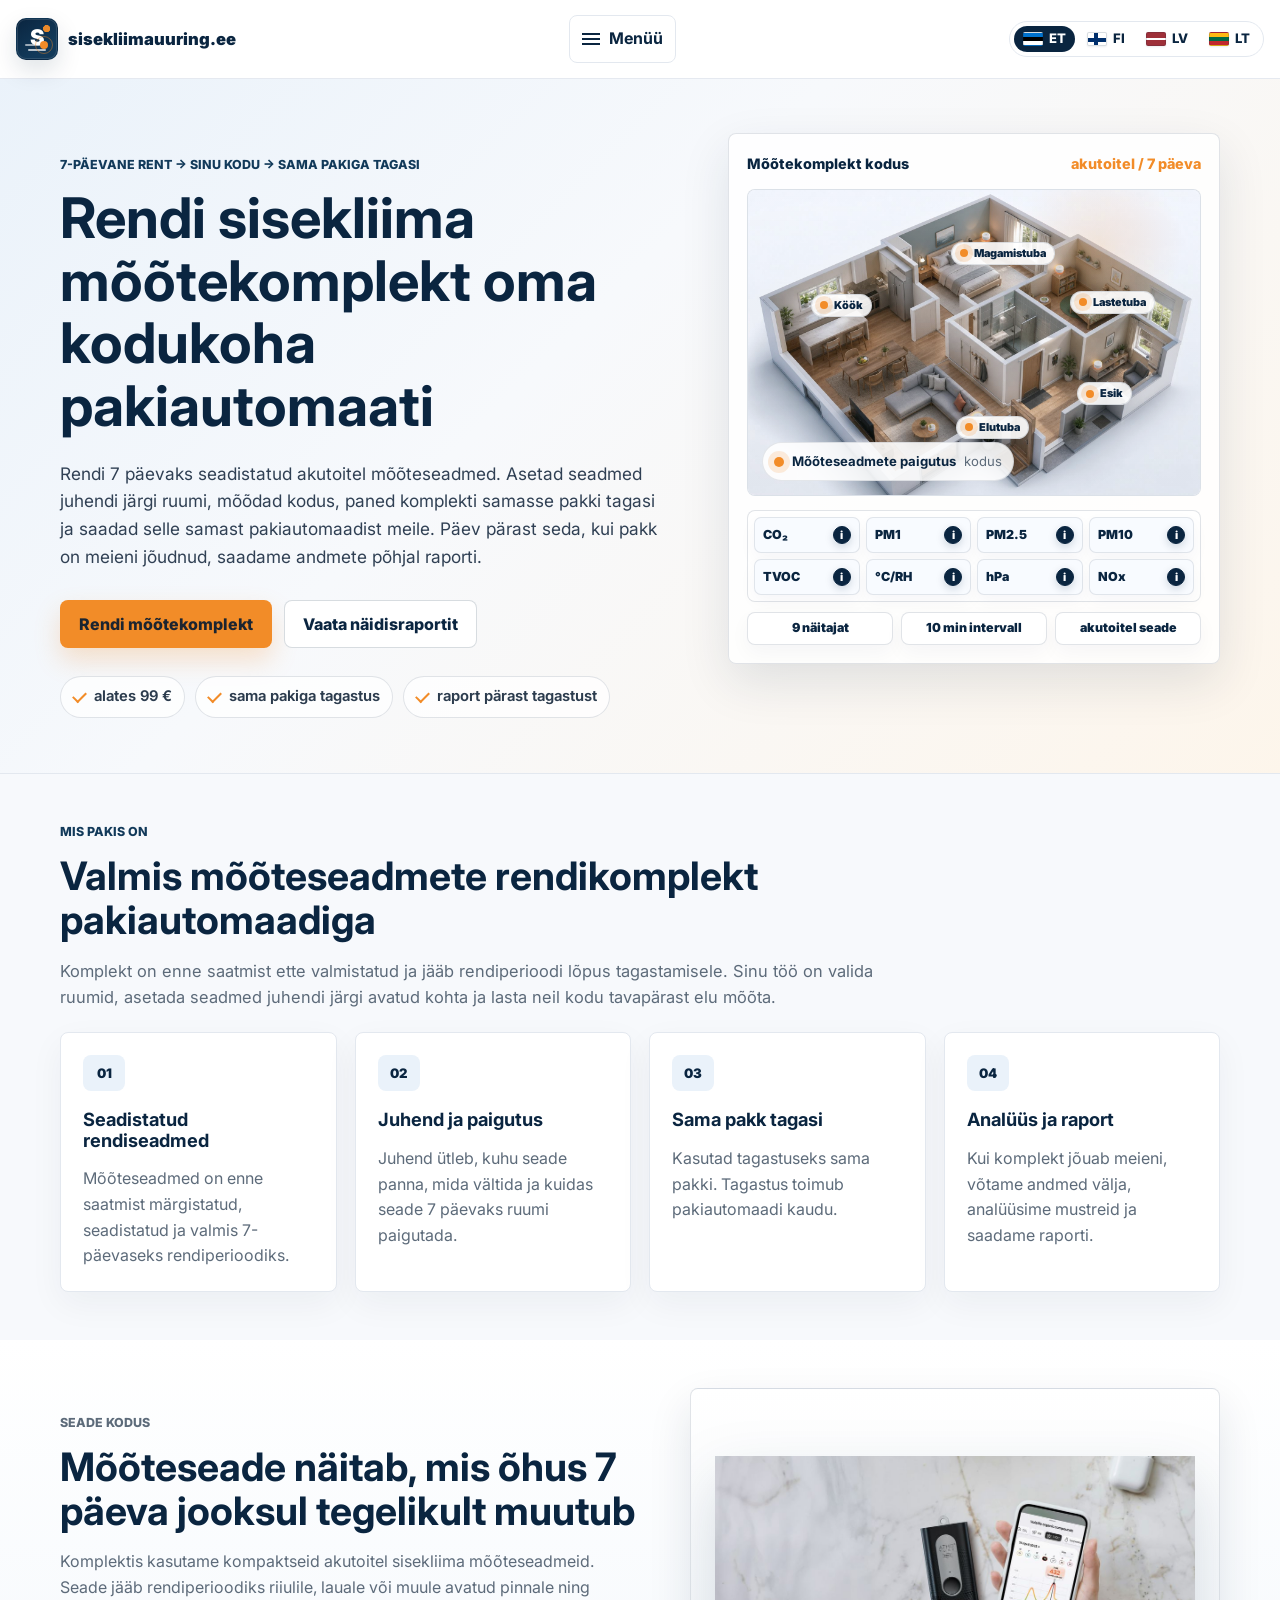
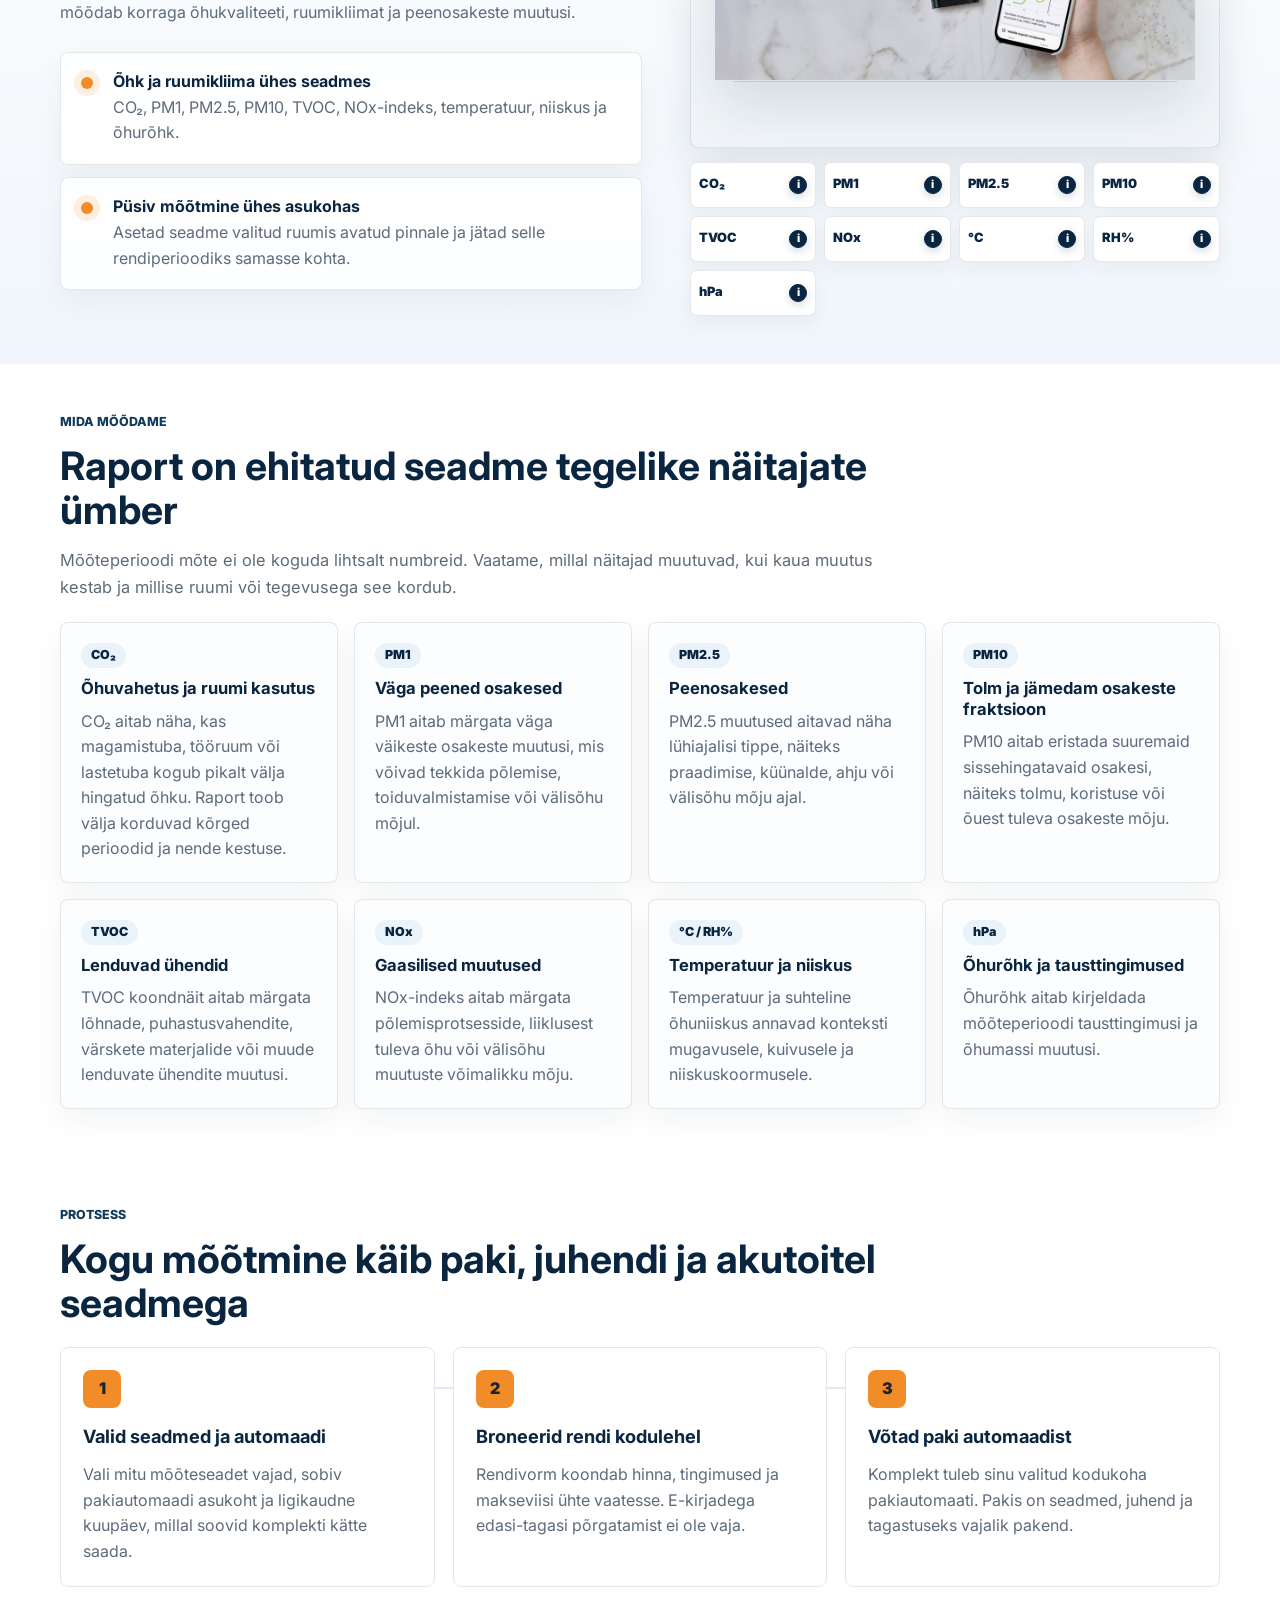
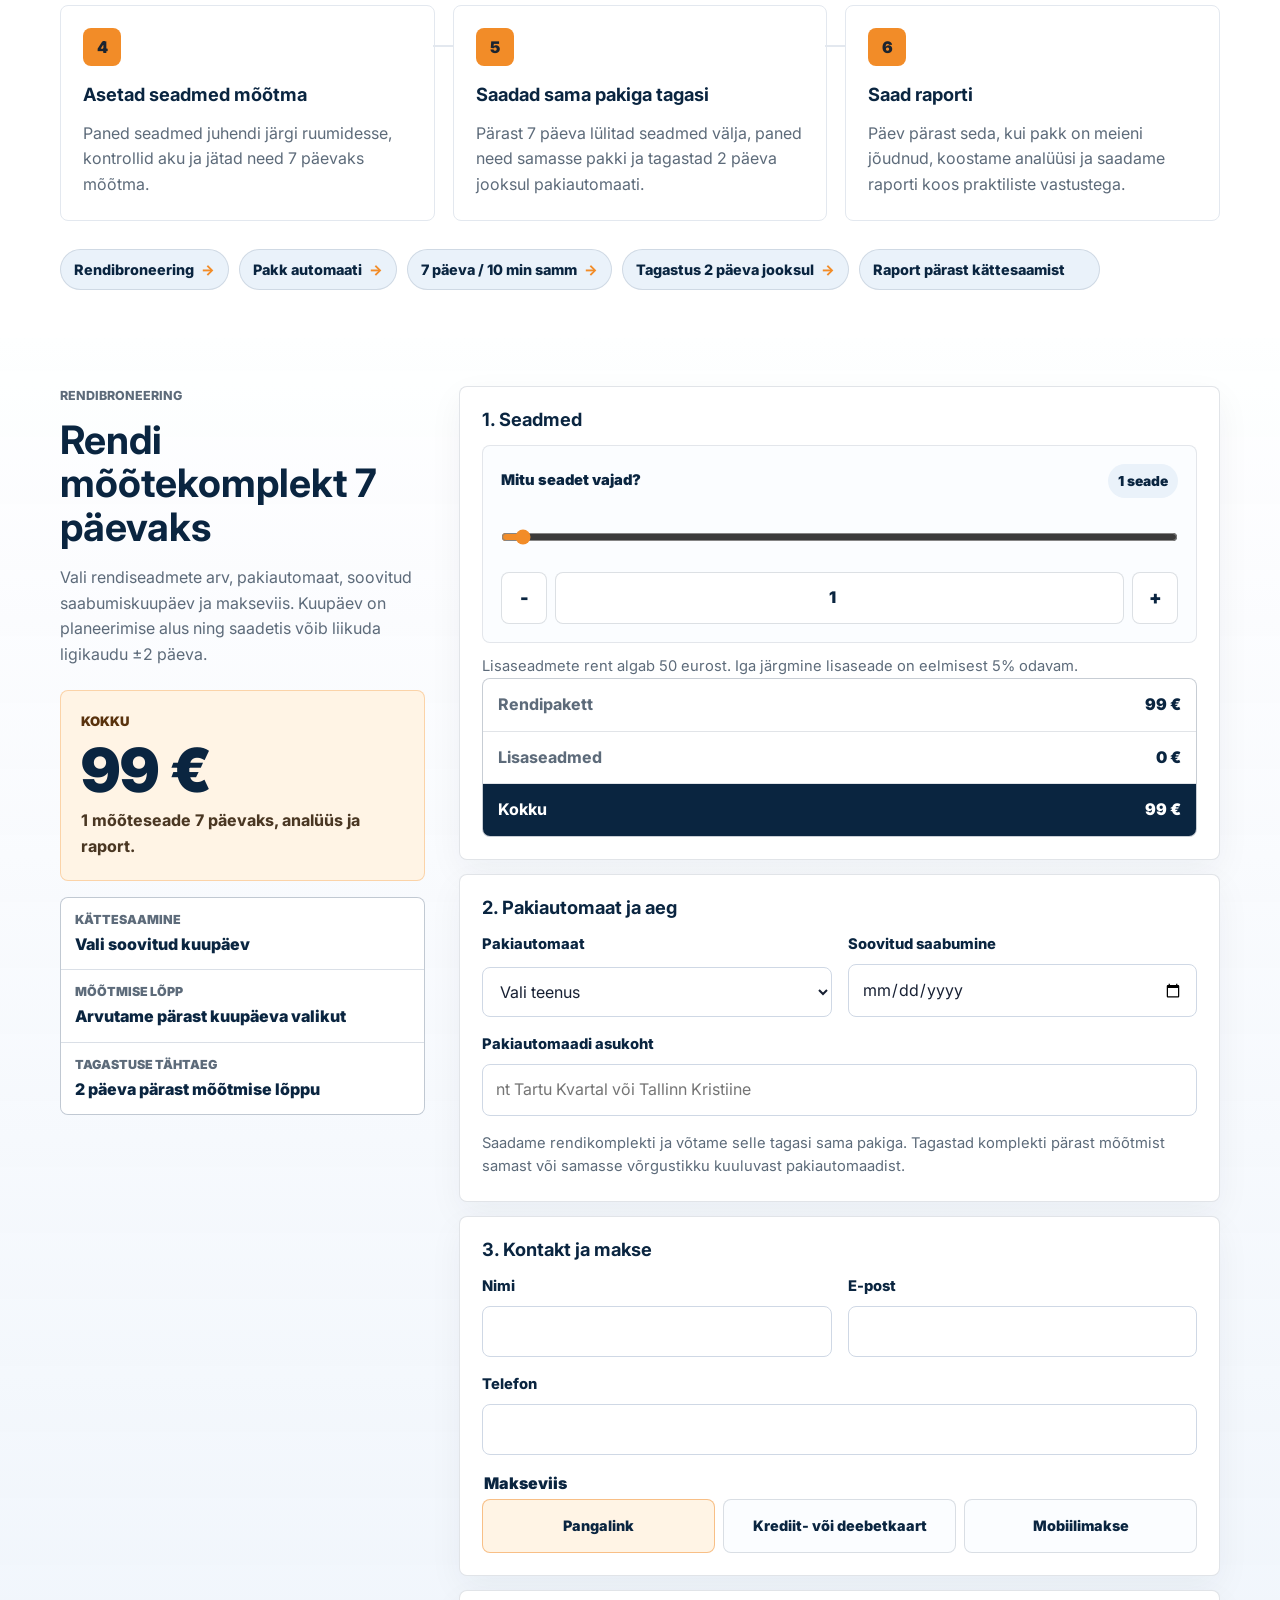
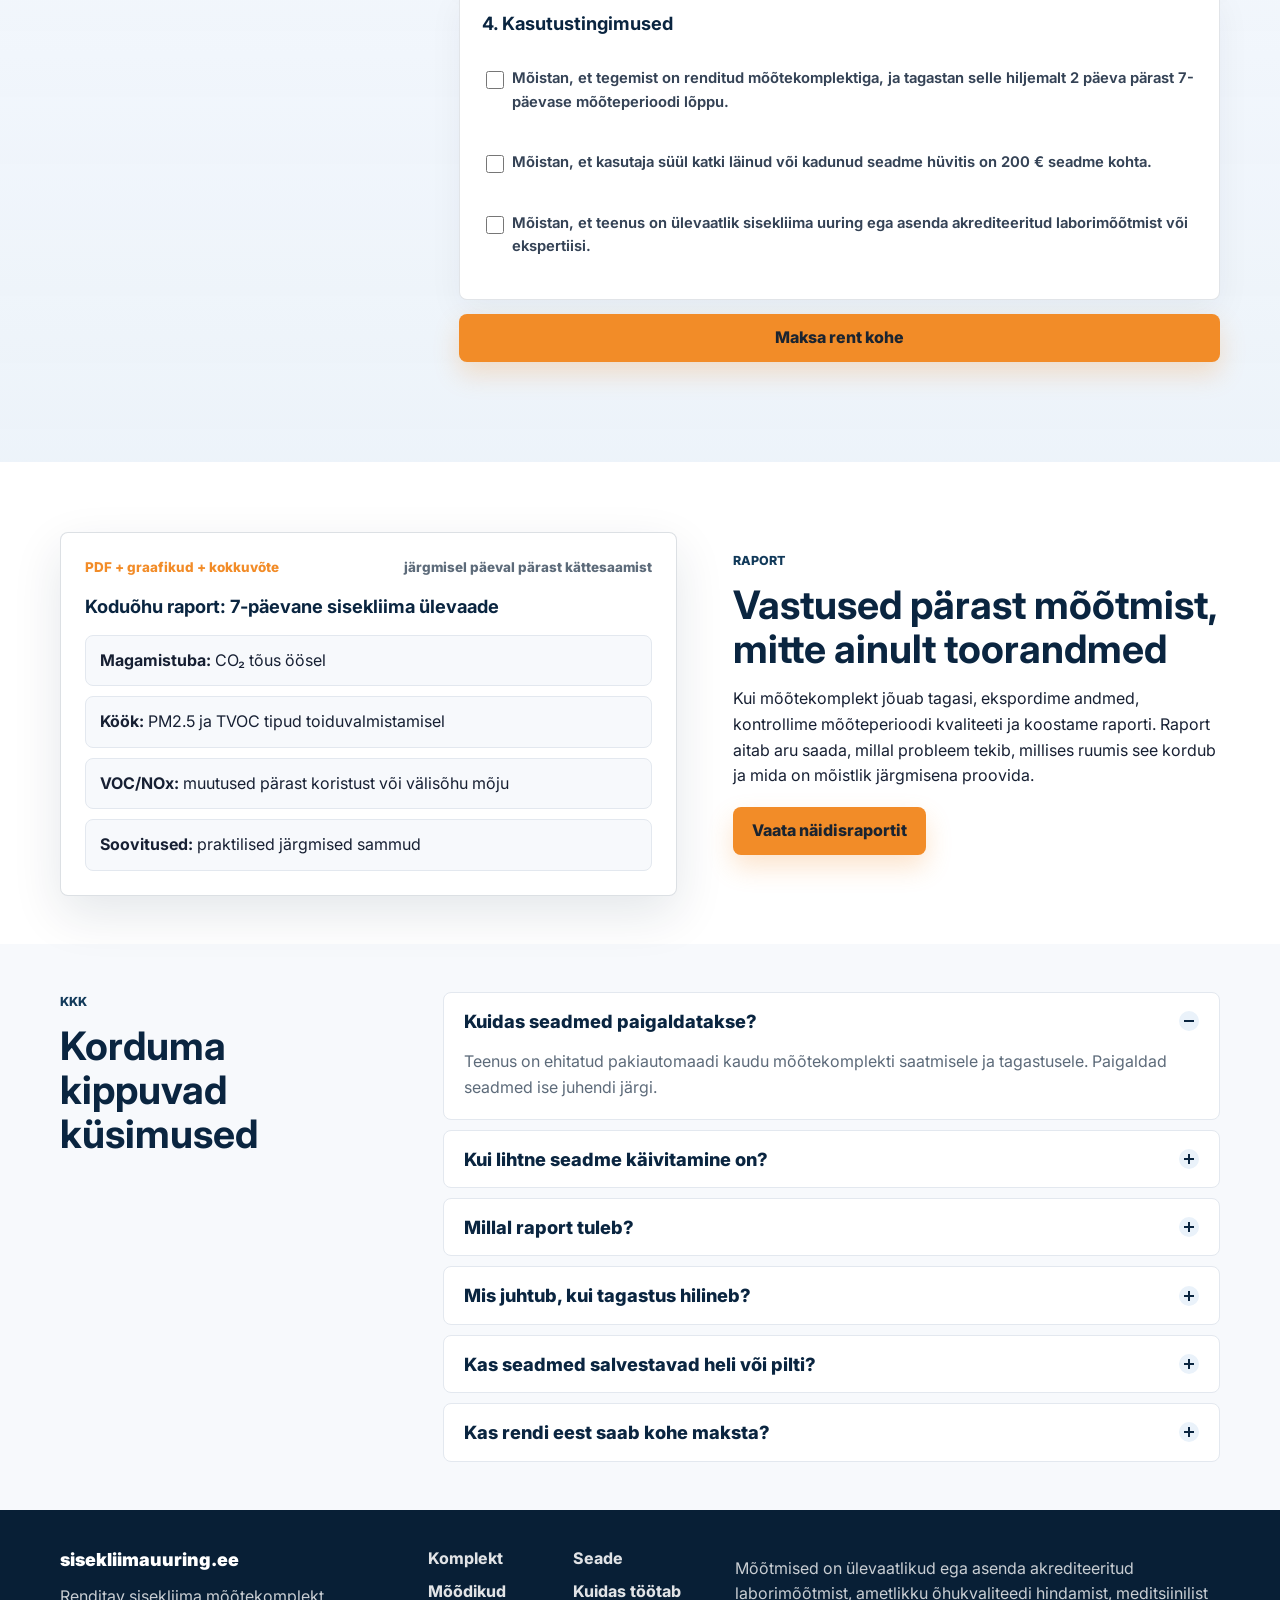
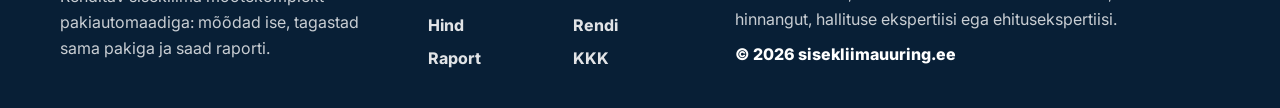
==== commit a75bfd07: "Refine rental page copy" ====
--- a/index.html
+++ b/index.html
@@ -44,7 +44,7 @@
         <a href="#seade">Seade</a>
         <a href="#mootmine">Mõõdikud</a>
         <a href="#kuidas-tootab">Kuidas töötab</a>
-        <a href="#hind">Hind</a>
+        <a href="#tellimine">Hind</a>
         <a href="#raport">Raport</a>
         <a href="#kkk">KKK</a>
         <a class="nav-cta" href="#tellimine">Rendi mõõtekomplekt</a>
@@ -93,8 +93,6 @@
 
           <ul class="trust-list" aria-label="Teenuse lühikokkuvõte">
             <li>alates 99 €</li>
-            <li>7-päevane rent</li>
-            <li>10 minuti andmesamm</li>
             <li>sama pakiga tagastus</li>
             <li>raport pärast tagastust</li>
           </ul>
@@ -189,8 +187,8 @@
           </article>
           <article class="info-card">
             <span class="card-icon" aria-hidden="true">02</span>
-            <h3>Juhend ja laadimine</h3>
-            <p>Juhend ütleb, kuhu seade panna, mida vältida ja millal rendiperioodi jooksul vajadusel USB-C kaabliga laadida.</p>
+            <h3>Juhend ja paigutus</h3>
+            <p>Juhend ütleb, kuhu seade panna, mida vältida ja kuidas seade 7 päevaks ruumi paigutada.</p>
           </article>
           <article class="info-card">
             <span class="card-icon" aria-hidden="true">03</span>
@@ -210,8 +208,8 @@
       <div class="container device-showcase">
         <div class="device-copy">
           <p class="eyebrow">Seade kodus</p>
-          <h2 id="seade-title">Kaasaskantav mõõteseade näitab, mis õhus tegelikult muutub</h2>
-          <p>Komplektis kasutame kompaktseid akutoitel sisekliima mõõteseadmeid. Seade sobib riiulile, lauale või muule avatud pinnale ning mõõdab korraga õhukvaliteeti, ruumikliimat ja peenosakeste muutusi.</p>
+          <h2 id="seade-title">Mõõteseade näitab, mis õhus 7 päeva jooksul tegelikult muutub</h2>
+          <p>Komplektis kasutame kompaktseid akutoitel sisekliima mõõteseadmeid. Seade jääb rendiperioodiks riiulile, lauale või muule avatud pinnale ning mõõdab korraga õhukvaliteeti, ruumikliimat ja peenosakeste muutusi.</p>
 
           <ul class="device-feature-list" aria-label="Seadme omadused">
             <li>
@@ -219,12 +217,8 @@
               <span>CO₂, PM1, PM2.5, PM10, TVOC, NOx-indeks, temperatuur, niiskus ja õhurõhk.</span>
             </li>
             <li>
-              <strong>10 minuti andmesamm</strong>
-              <span>Seade hoiab kohapeal nädala jagu 10 minuti põhiseid andmeid, nii et pärast tagastust saab analüüsida ka lühikesi tippe ja korduvaid mustreid.</span>
-            </li>
-            <li>
-              <strong>Raport keskendub mustritele</strong>
-              <span>Analüüsis vaatame, millal näitajad muutuvad, kui kaua muutus kestab ja millise ruumi või tegevusega see kordub.</span>
+              <strong>Püsiv mõõtmine ühes asukohas</strong>
+              <span>Asetad seadme valitud ruumis avatud pinnale ja jätad selle rendiperioodiks samasse kohta.</span>
             </li>
           </ul>
         </div>
@@ -388,34 +382,6 @@
       </div>
     </section>
 
-    <section class="section section-soft" id="hind" aria-labelledby="hind-title">
-      <div class="container">
-        <div class="section-heading">
-          <p class="eyebrow">Hind</p>
-          <h2 id="hind-title">7-päevane rendipakett alates 99 €</h2>
-          <p>Esimene mõõteseade sisaldab rendikomplekti ettevalmistust, 7 päeva mõõtmist, andmete analüüsi ja raportit. Lisaseadmete rent algab 50 eurost ning iga järgmine lisaseade on eelmisest 5% odavam.</p>
-        </div>
-
-        <div class="price-model">
-          <article>
-            <span>Rendipakett</span>
-            <strong>99 €</strong>
-            <p>1 mõõteseade 7 päevaks + analüüs + raport + pakiautomaadi edasi-tagasi töövoog.</p>
-          </article>
-          <article>
-            <span>Lisaseadmed</span>
-            <strong>-5%</strong>
-            <p>Esimese lisaseadme rent 50 €, iga järgmine eelmisest 5% odavam.</p>
-          </article>
-          <article>
-            <span>Vastutus seadme eest</span>
-            <strong>200 €</strong>
-            <p>Kui seade läheb kasutaja süül katki või kaob, rakendub hüvitis seadme kohta.</p>
-          </article>
-        </div>
-      </div>
-    </section>
-
     <section class="section checkout-section" id="tellimine" aria-labelledby="checkout-title">
       <div class="container checkout-grid">
         <div class="checkout-copy">
@@ -686,7 +652,7 @@
         <a href="#seade">Seade</a>
         <a href="#mootmine">Mõõdikud</a>
         <a href="#kuidas-tootab">Kuidas töötab</a>
-        <a href="#hind">Hind</a>
+        <a href="#tellimine">Hind</a>
         <a href="#tellimine">Rendi</a>
         <a href="#raport">Raport</a>
         <a href="#kkk">KKK</a>
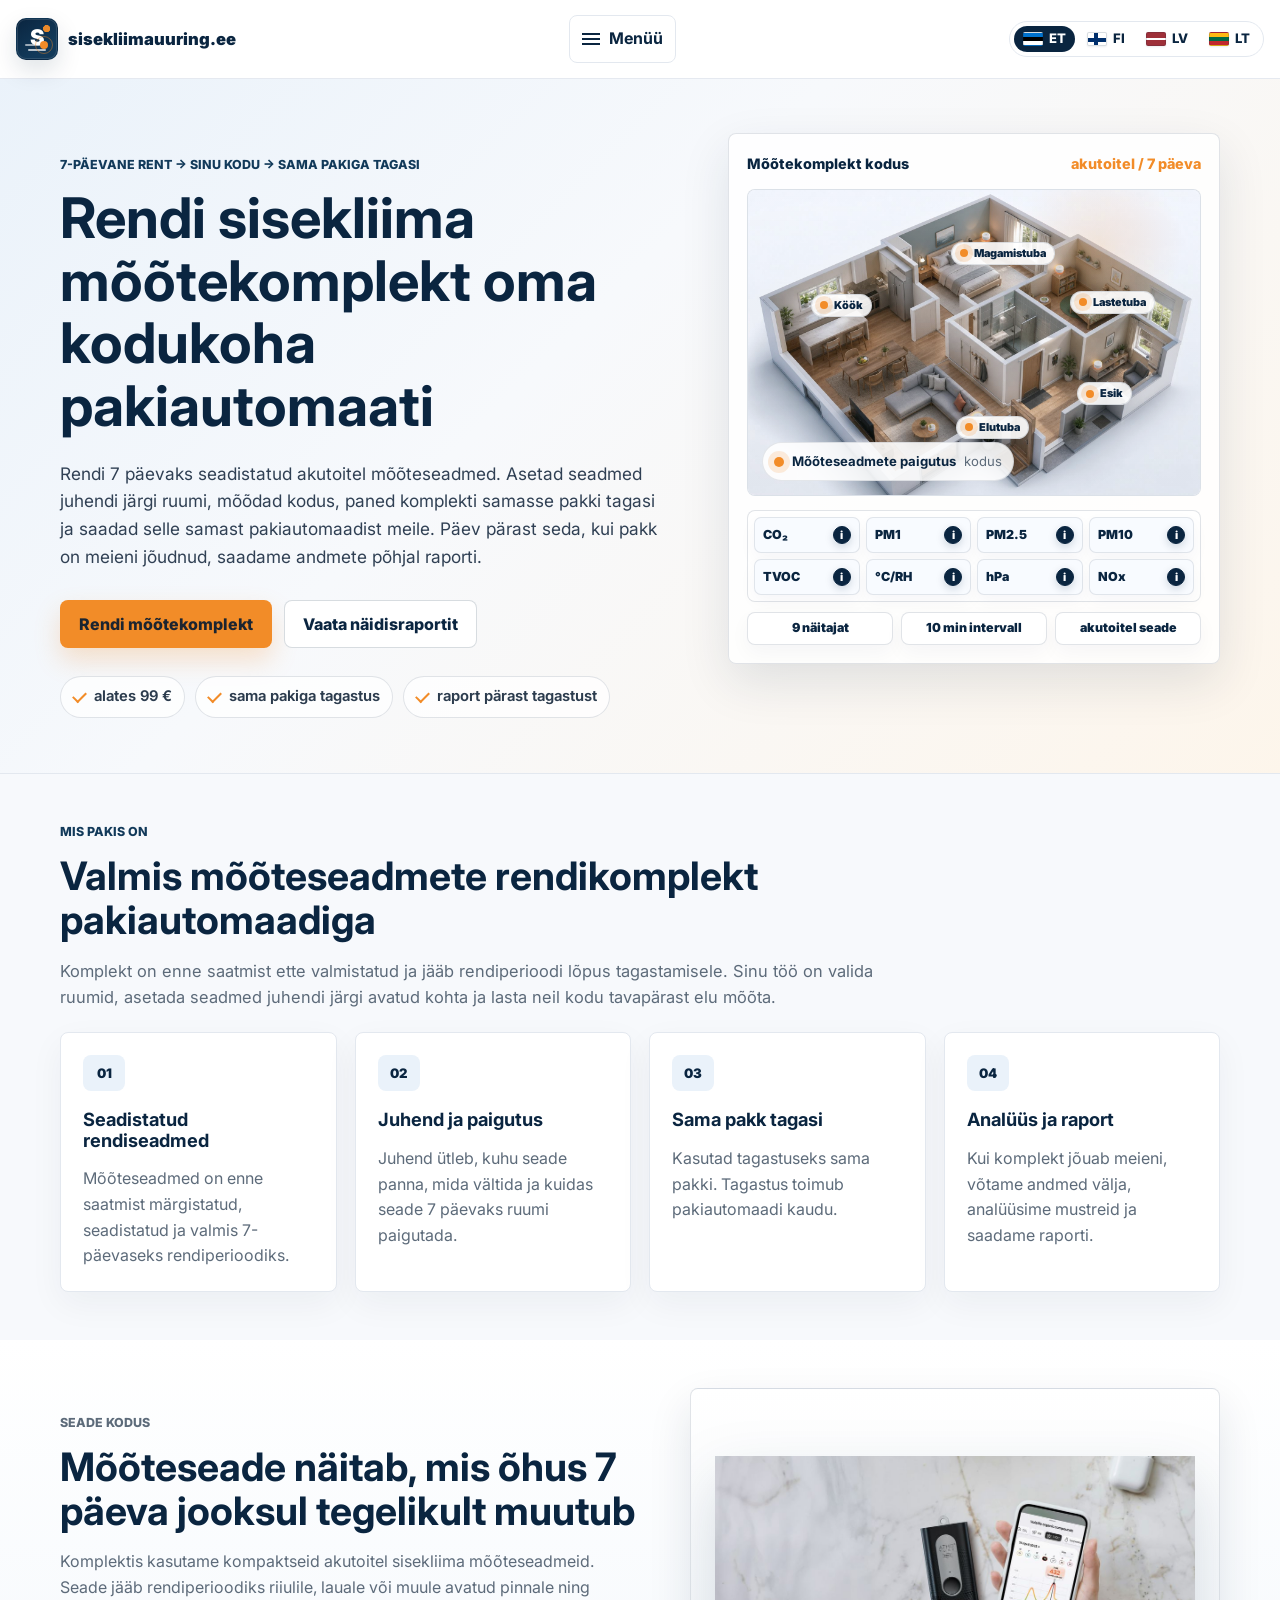
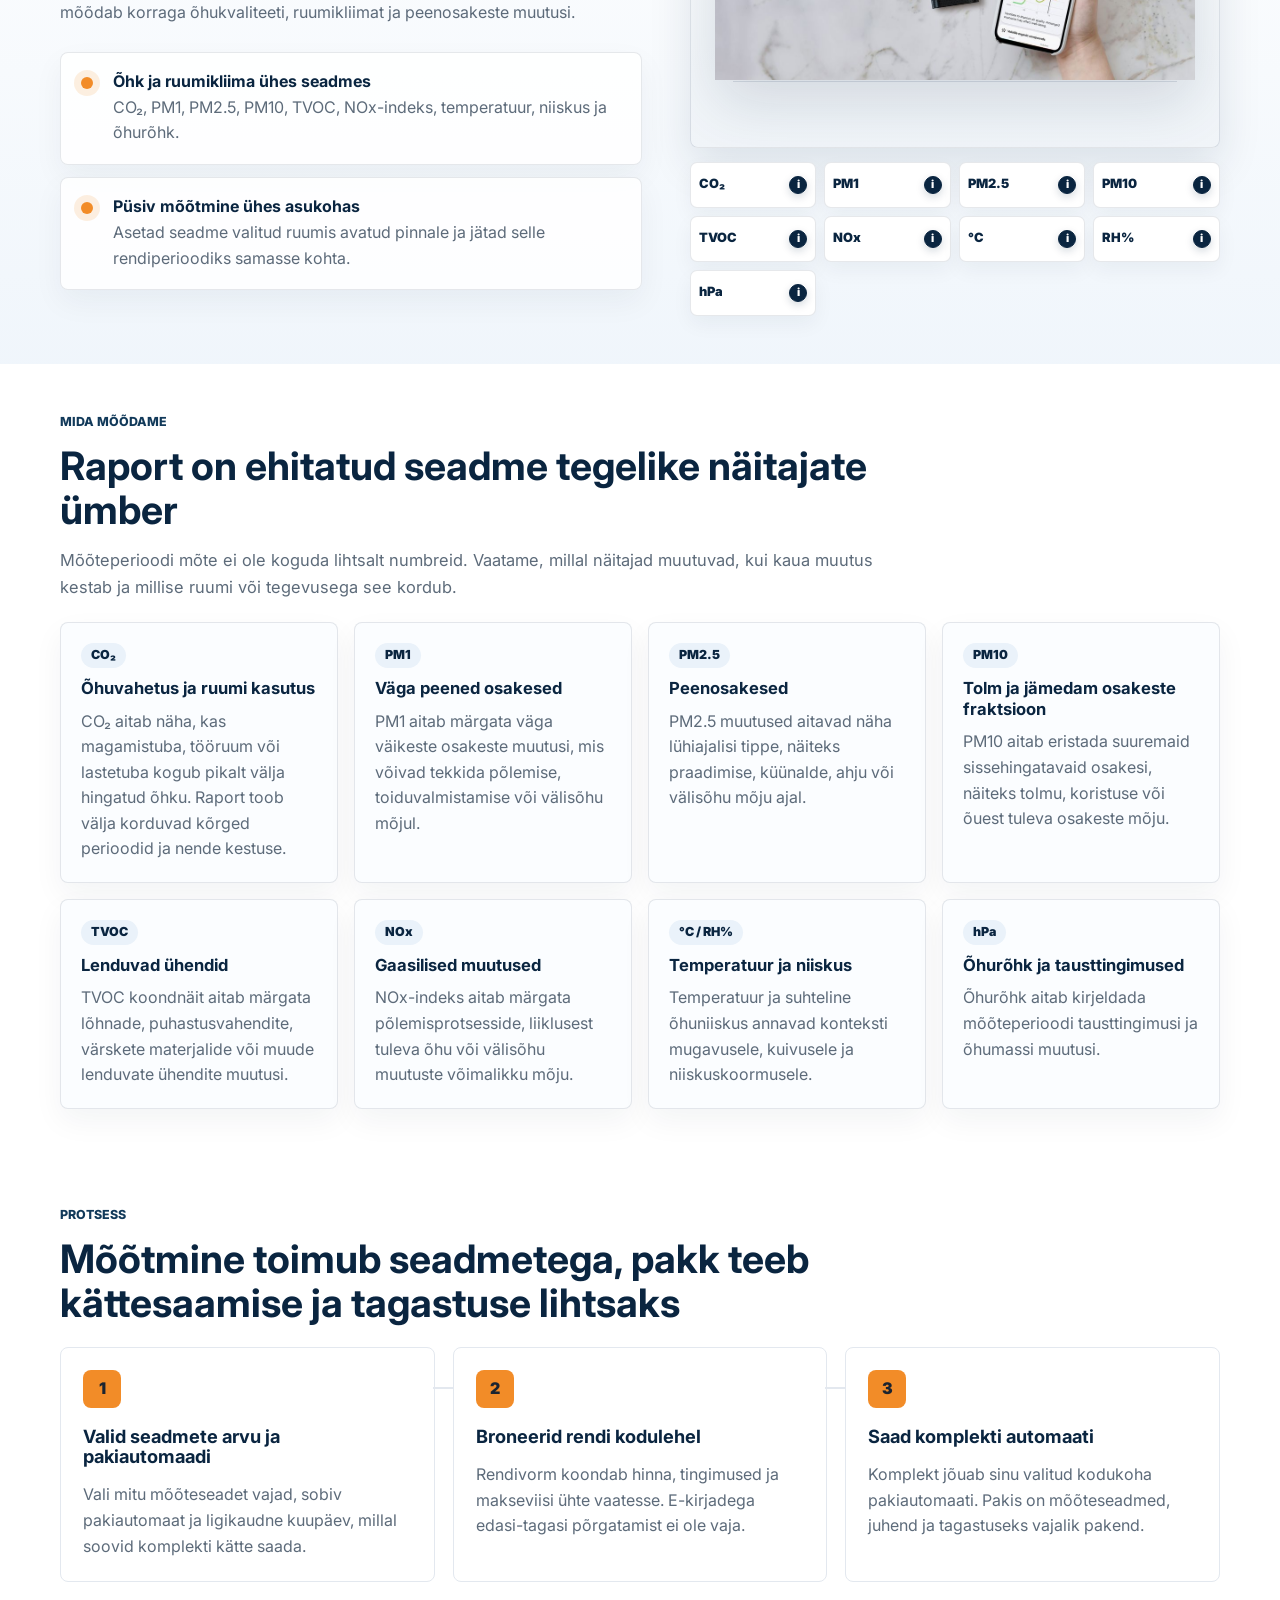
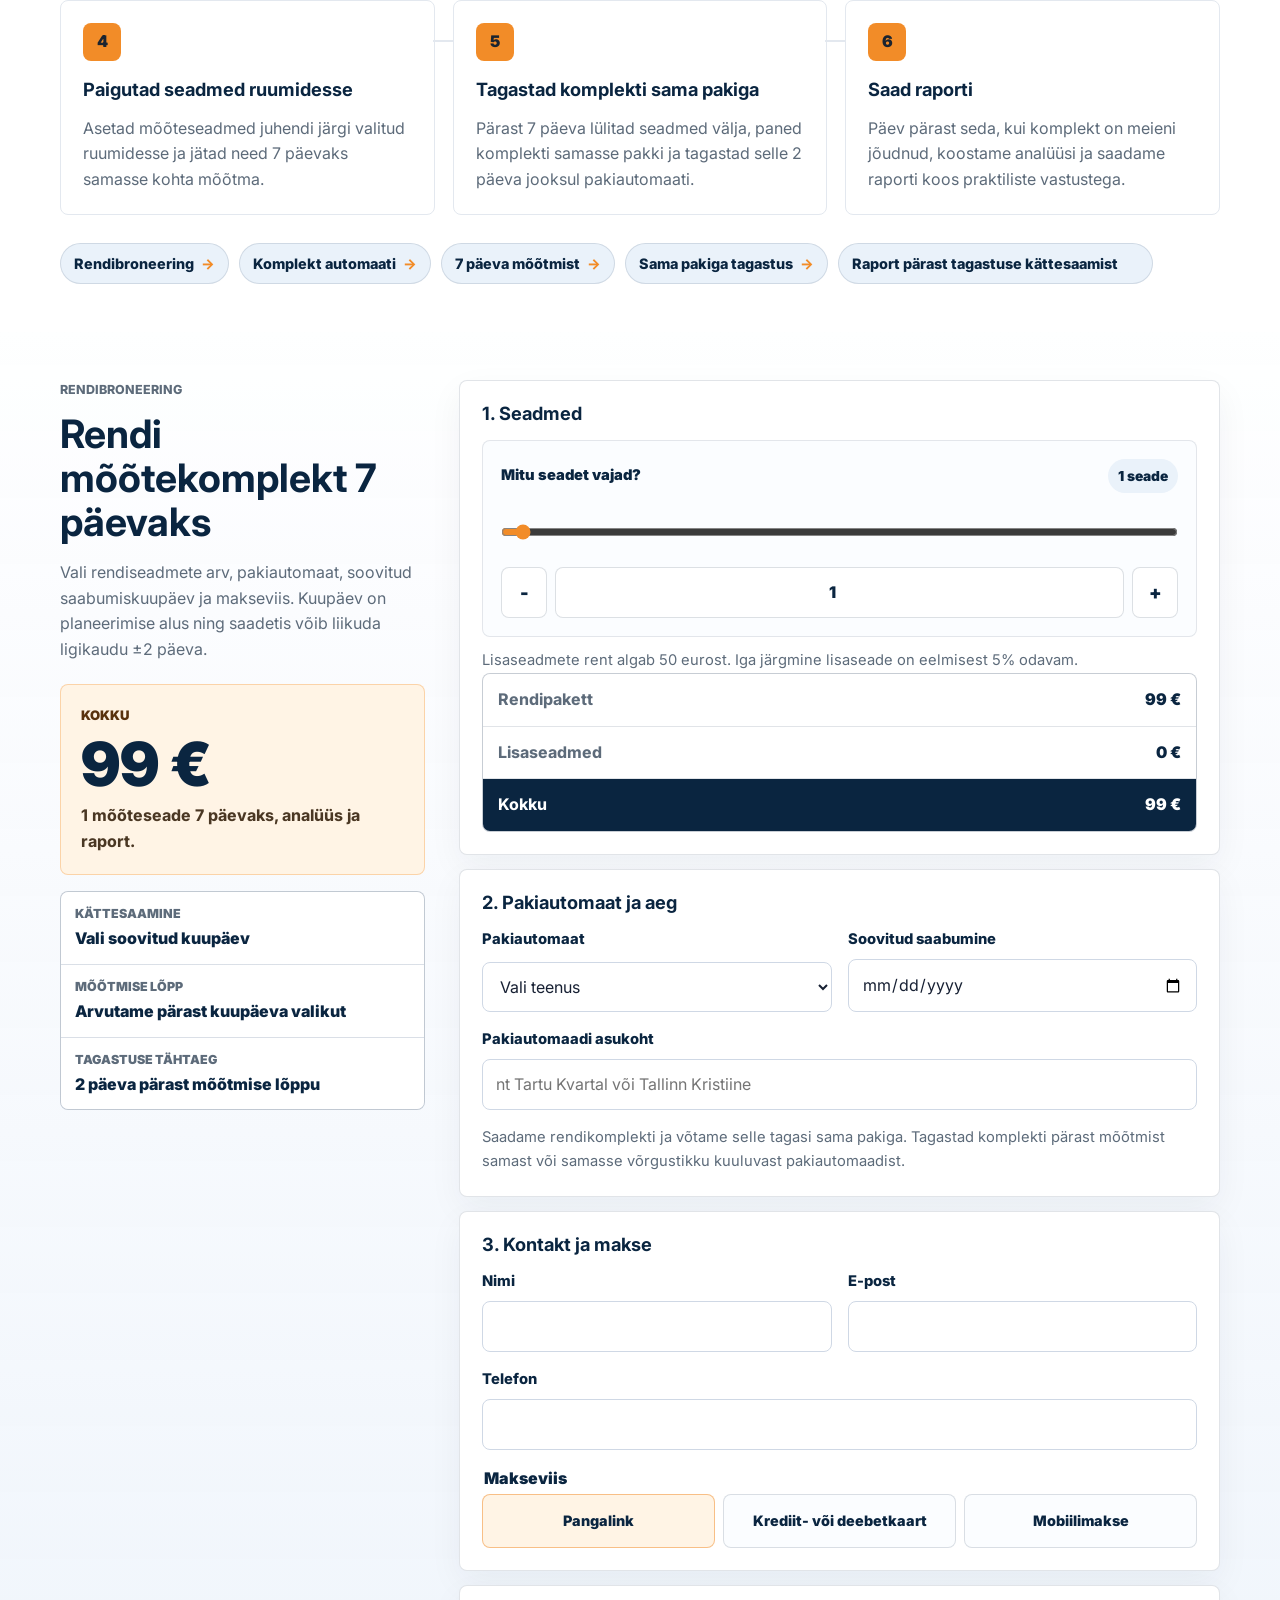
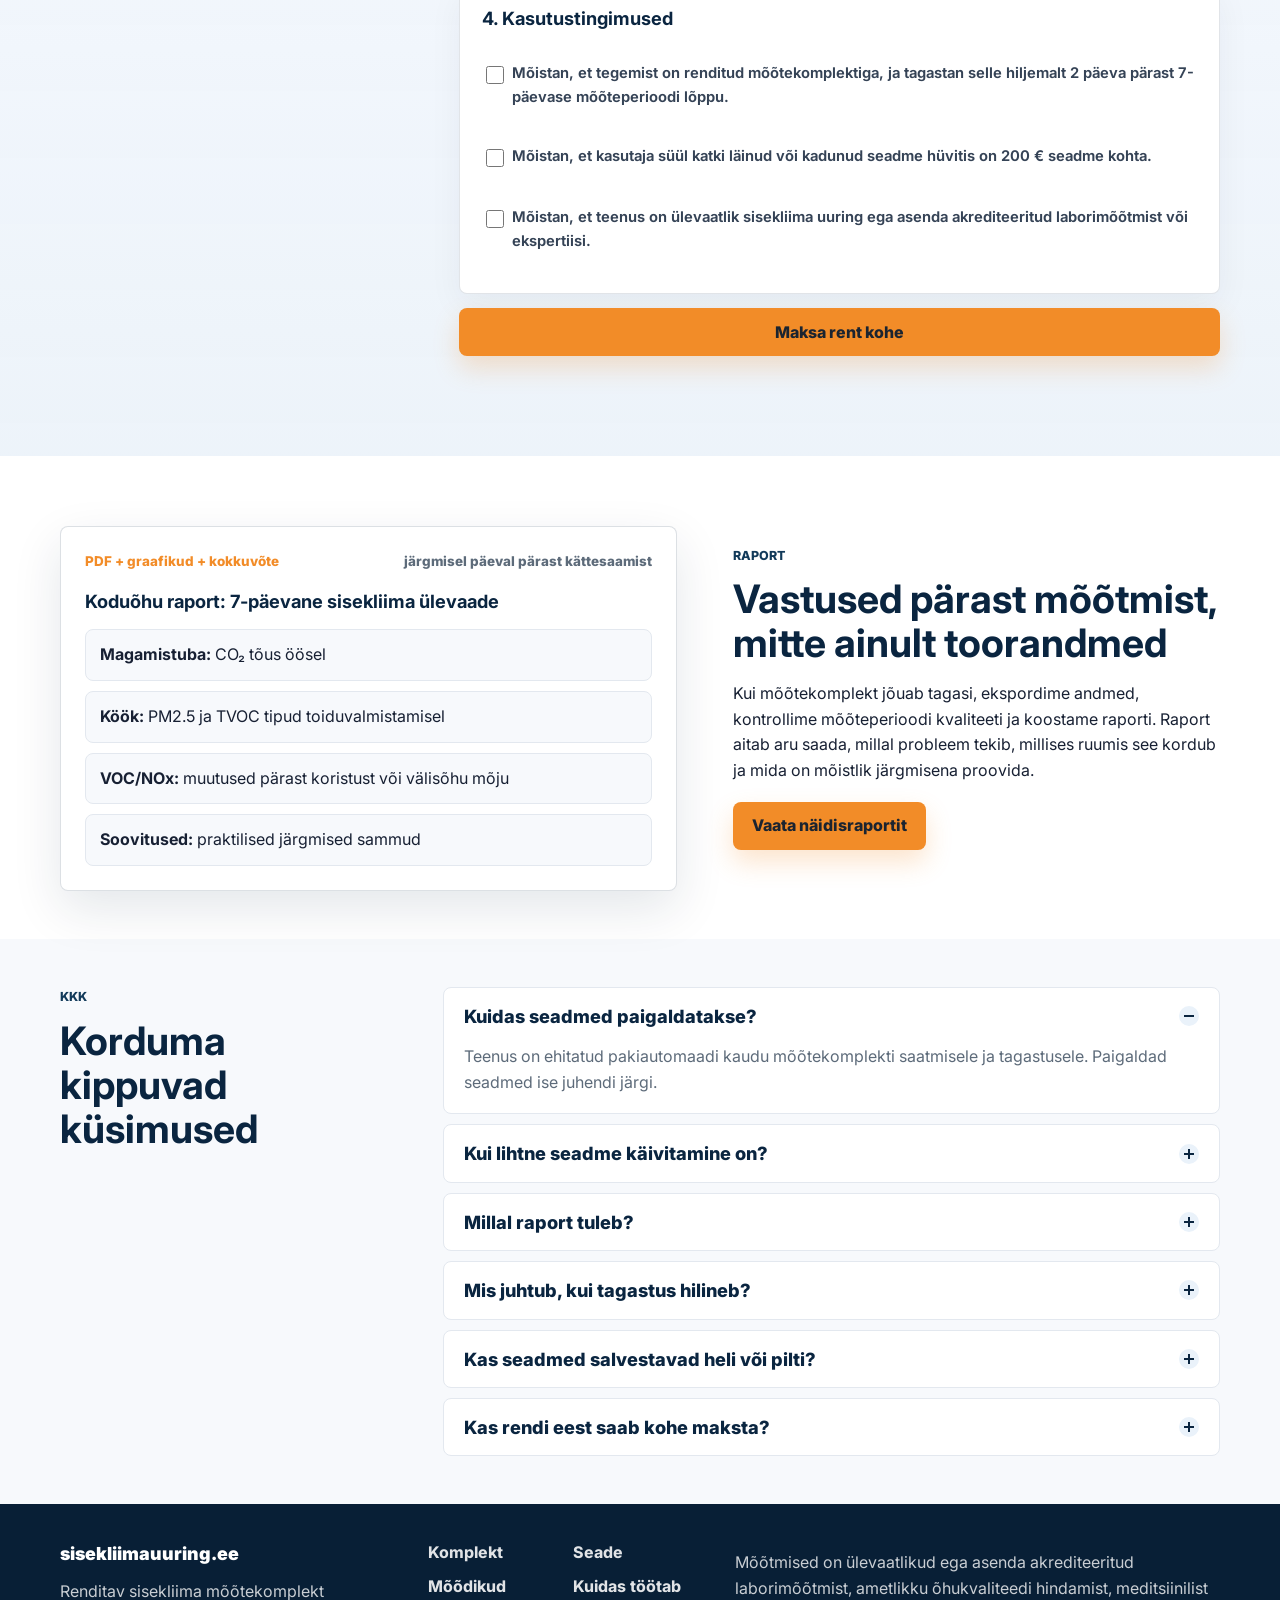
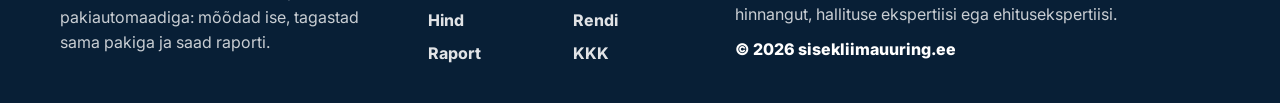
==== commit 5a1d8443: "Clarify measurement process copy" ====
--- a/index.html
+++ b/index.html
@@ -336,14 +336,14 @@
       <div class="container">
         <div class="section-heading">
           <p class="eyebrow">Protsess</p>
-          <h2 id="kuidas-title">Kogu mõõtmine käib paki, juhendi ja akutoitel seadmega</h2>
+          <h2 id="kuidas-title">Mõõtmine toimub seadmetega, pakk teeb kättesaamise ja tagastuse lihtsaks</h2>
         </div>
 
         <ol class="steps rental-steps">
           <li>
             <span class="step-number">1</span>
-            <h3>Valid seadmed ja automaadi</h3>
-            <p>Vali mitu mõõteseadet vajad, sobiv pakiautomaadi asukoht ja ligikaudne kuupäev, millal soovid komplekti kätte saada.</p>
+            <h3>Valid seadmete arvu ja pakiautomaadi</h3>
+            <p>Vali mitu mõõteseadet vajad, sobiv pakiautomaat ja ligikaudne kuupäev, millal soovid komplekti kätte saada.</p>
           </li>
           <li>
             <span class="step-number">2</span>
@@ -352,32 +352,32 @@
           </li>
           <li>
             <span class="step-number">3</span>
-            <h3>Võtad paki automaadist</h3>
-            <p>Komplekt tuleb sinu valitud kodukoha pakiautomaati. Pakis on seadmed, juhend ja tagastuseks vajalik pakend.</p>
+            <h3>Saad komplekti automaati</h3>
+            <p>Komplekt jõuab sinu valitud kodukoha pakiautomaati. Pakis on mõõteseadmed, juhend ja tagastuseks vajalik pakend.</p>
           </li>
           <li>
             <span class="step-number">4</span>
-            <h3>Asetad seadmed mõõtma</h3>
-            <p>Paned seadmed juhendi järgi ruumidesse, kontrollid aku ja jätad need 7 päevaks mõõtma.</p>
+            <h3>Paigutad seadmed ruumidesse</h3>
+            <p>Asetad mõõteseadmed juhendi järgi valitud ruumidesse ja jätad need 7 päevaks samasse kohta mõõtma.</p>
           </li>
           <li>
             <span class="step-number">5</span>
-            <h3>Saadad sama pakiga tagasi</h3>
-            <p>Pärast 7 päeva lülitad seadmed välja, paned need samasse pakki ja tagastad 2 päeva jooksul pakiautomaati.</p>
+            <h3>Tagastad komplekti sama pakiga</h3>
+            <p>Pärast 7 päeva lülitad seadmed välja, paned komplekti samasse pakki ja tagastad selle 2 päeva jooksul pakiautomaati.</p>
           </li>
           <li>
             <span class="step-number">6</span>
             <h3>Saad raporti</h3>
-            <p>Päev pärast seda, kui pakk on meieni jõudnud, koostame analüüsi ja saadame raporti koos praktiliste vastustega.</p>
+            <p>Päev pärast seda, kui komplekt on meieni jõudnud, koostame analüüsi ja saadame raporti koos praktiliste vastustega.</p>
           </li>
         </ol>
 
         <div class="timeline" aria-label="Mõõtekomplekti ajajoon">
           <span>Rendibroneering</span>
-          <span>Pakk automaati</span>
-          <span>7 päeva / 10 min samm</span>
-          <span>Tagastus 2 päeva jooksul</span>
-          <span>Raport pärast kättesaamist</span>
+          <span>Komplekt automaati</span>
+          <span>7 päeva mõõtmist</span>
+          <span>Sama pakiga tagastus</span>
+          <span>Raport pärast tagastuse kättesaamist</span>
         </div>
       </div>
     </section>
@@ -589,7 +589,7 @@
               </button>
             </h3>
             <div class="faq-answer" id="faq-2" role="region" aria-labelledby="faq-button-2" hidden>
-              <p>Seade on enne saatmist ette valmistatud. Paned selle juhendi järgi ruumi, kontrollid aku, mõõdad 7 päeva ja pakid pärast mõõteperioodi sama pakiga tagasi.</p>
+              <p>Seade on enne saatmist ette valmistatud. Asetad selle juhendi järgi ruumi, jätad 7 päevaks mõõtma ja pakid pärast mõõteperioodi sama pakiga tagasi.</p>
             </div>
           </div>
           <div class="faq-item">
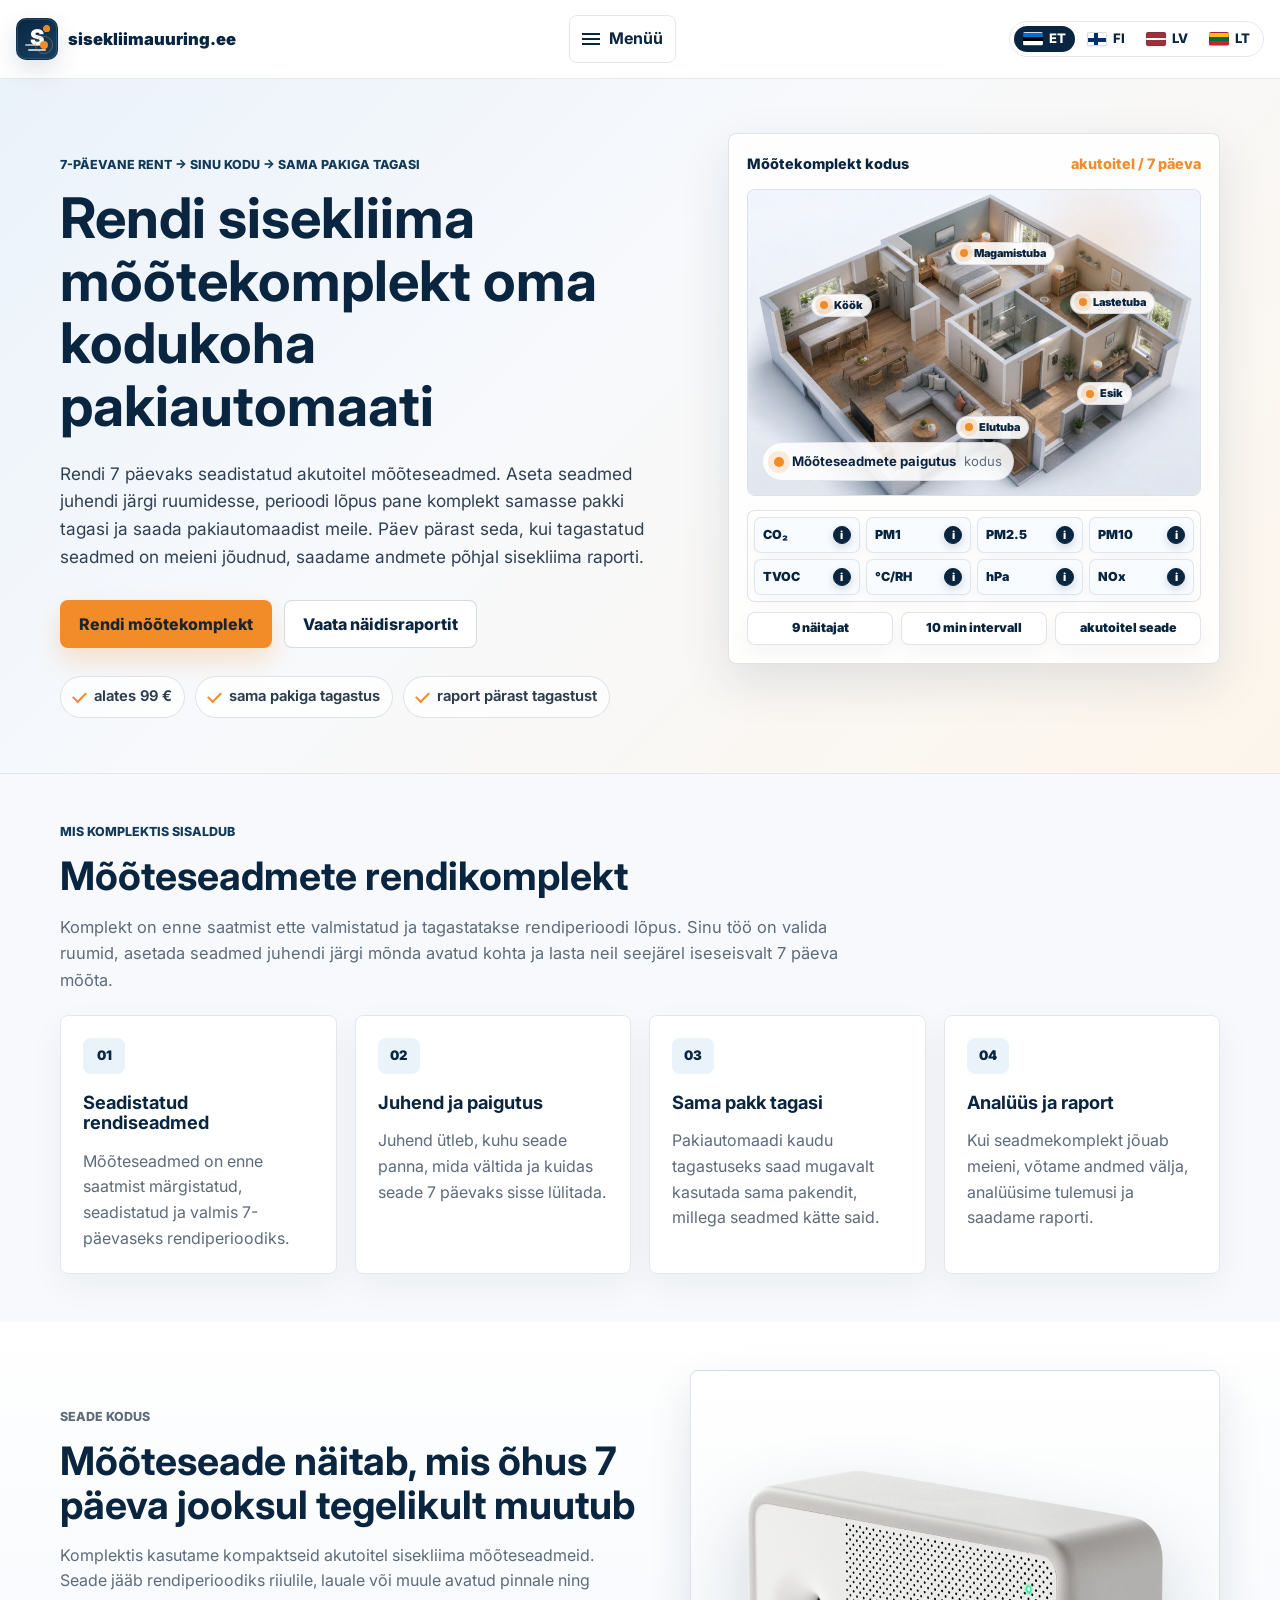
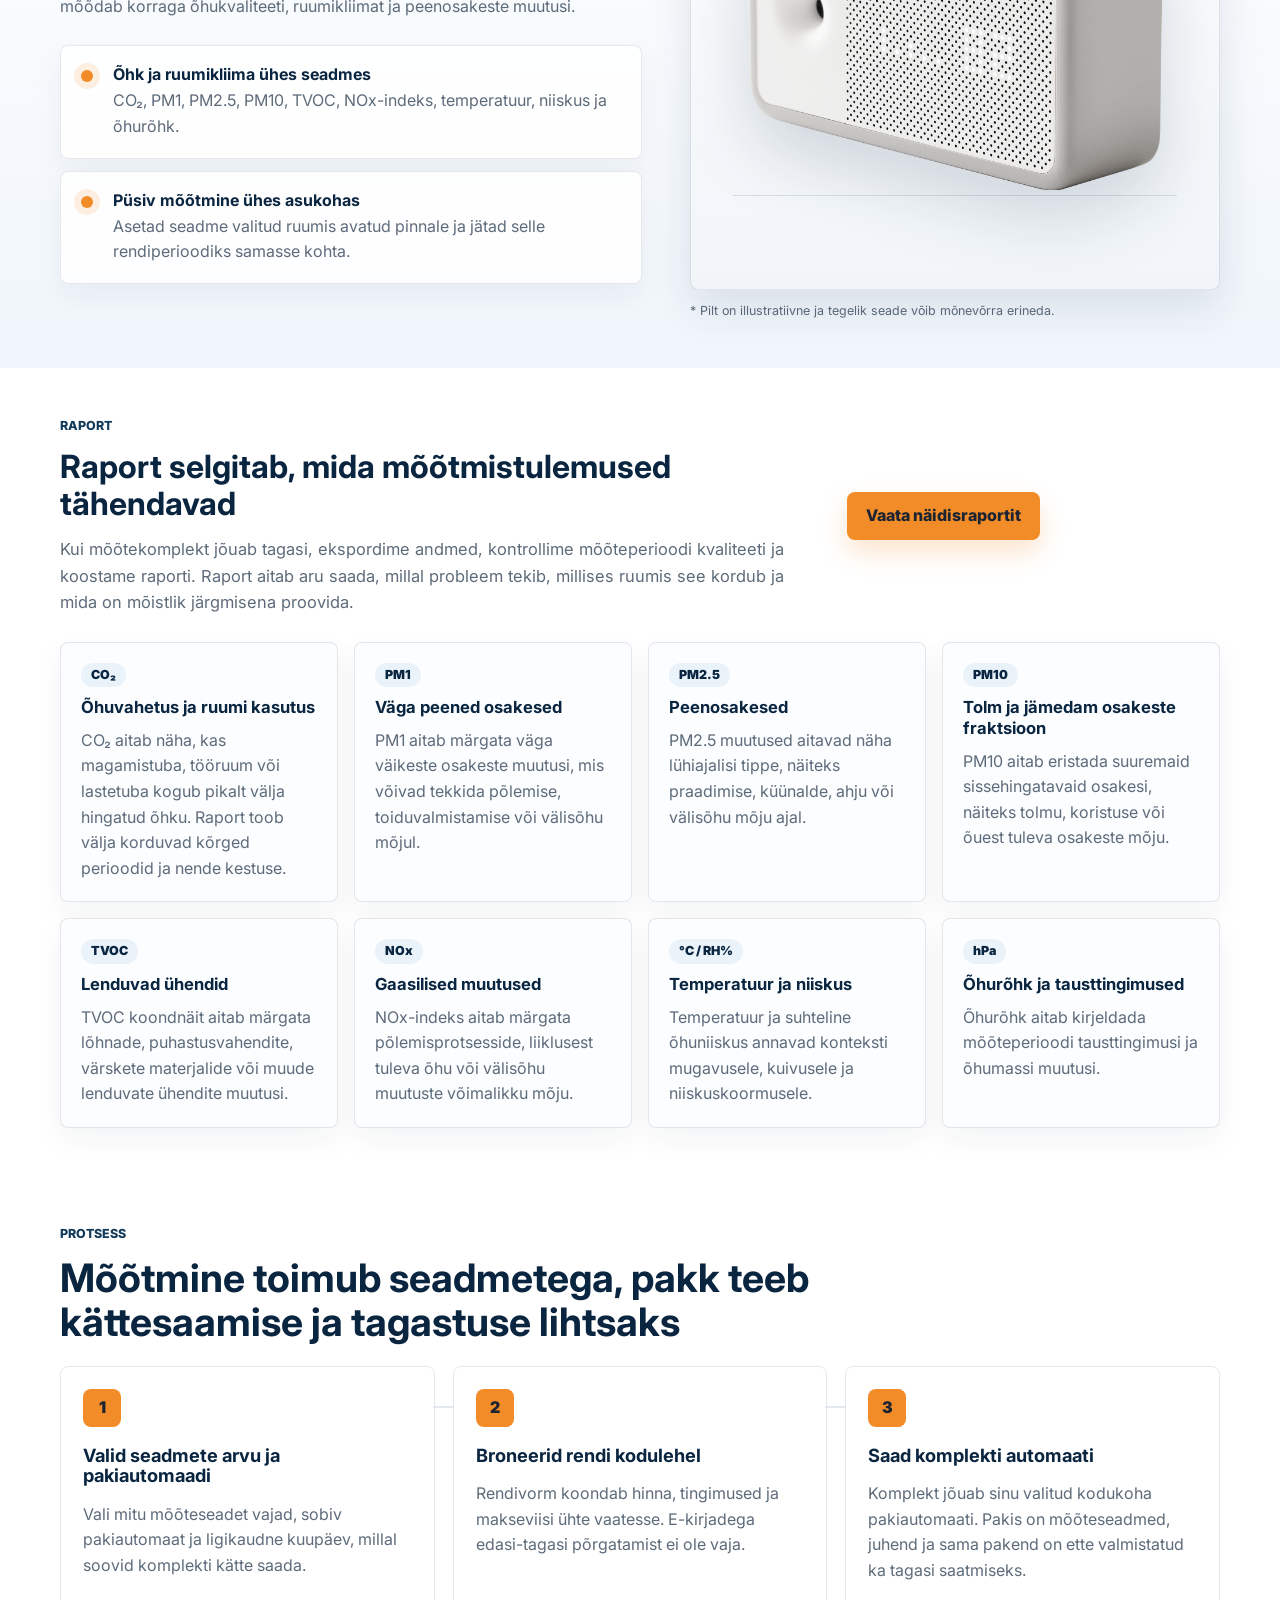
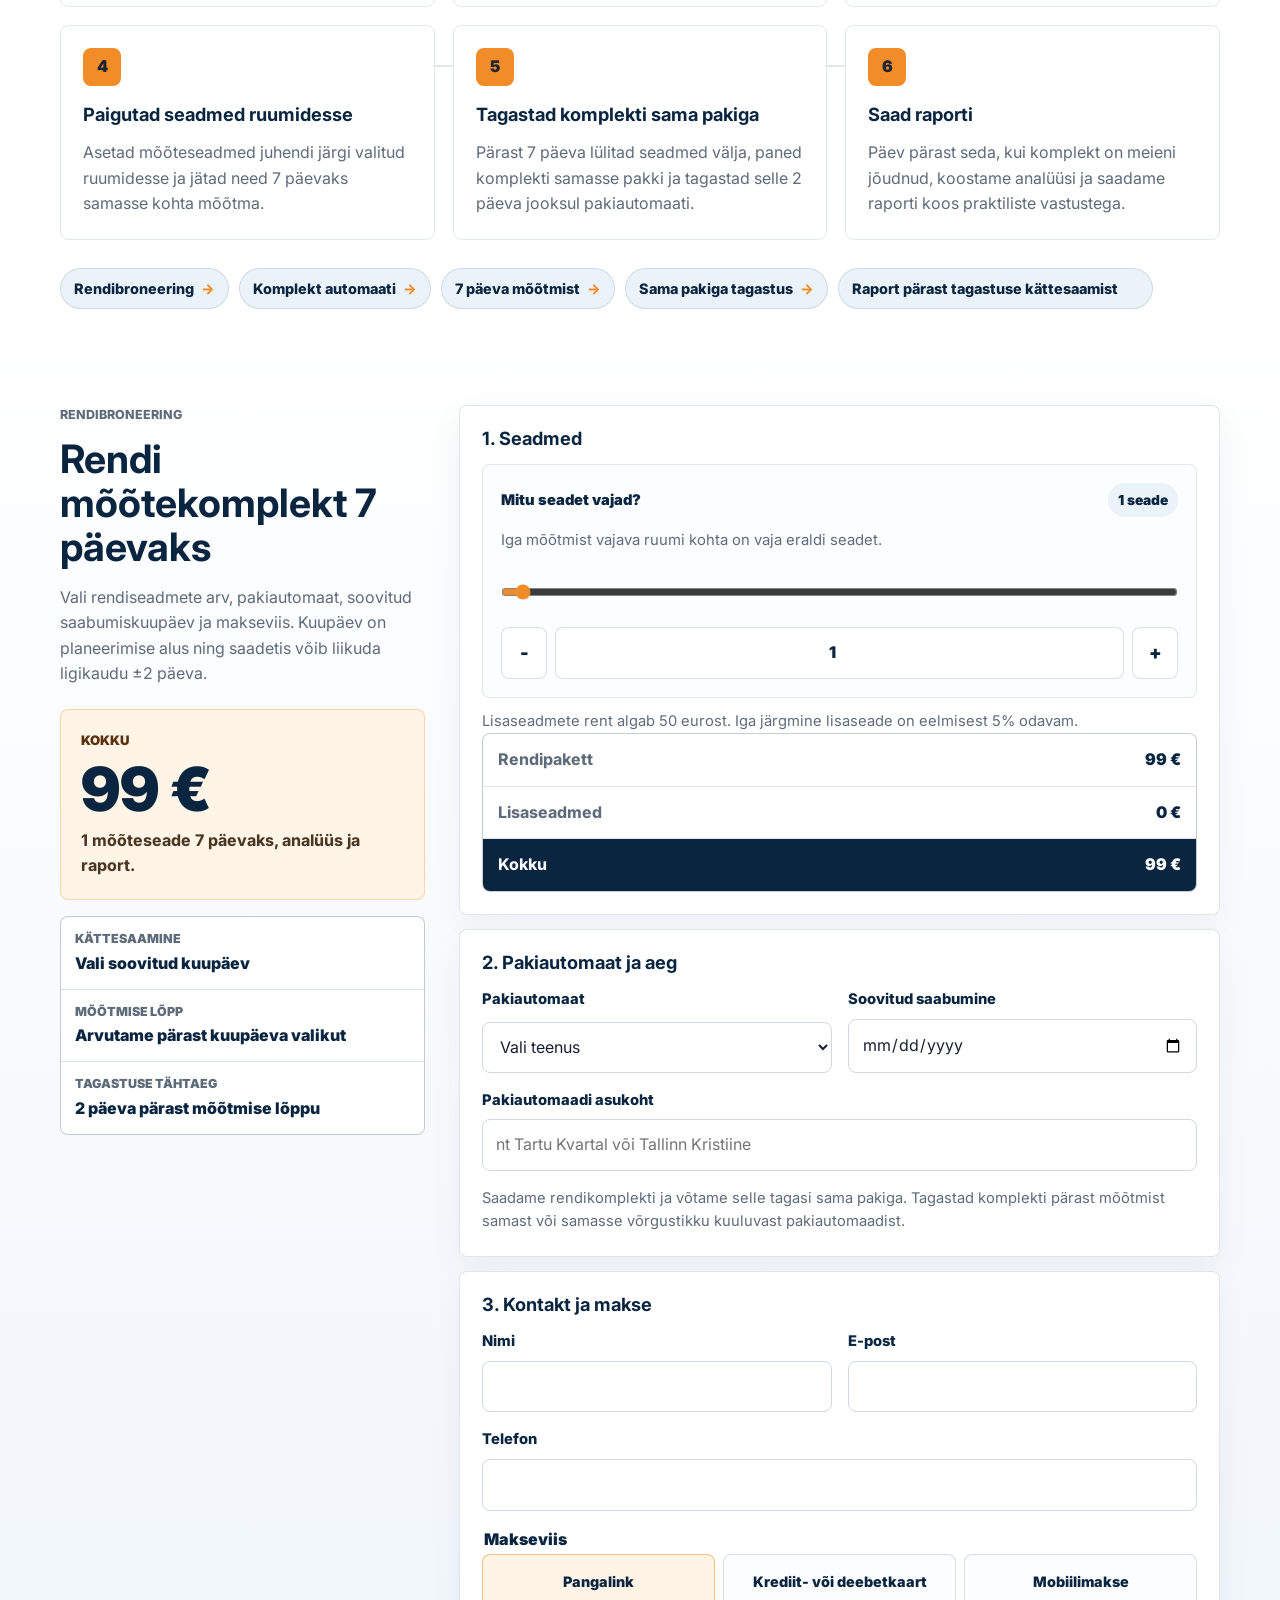
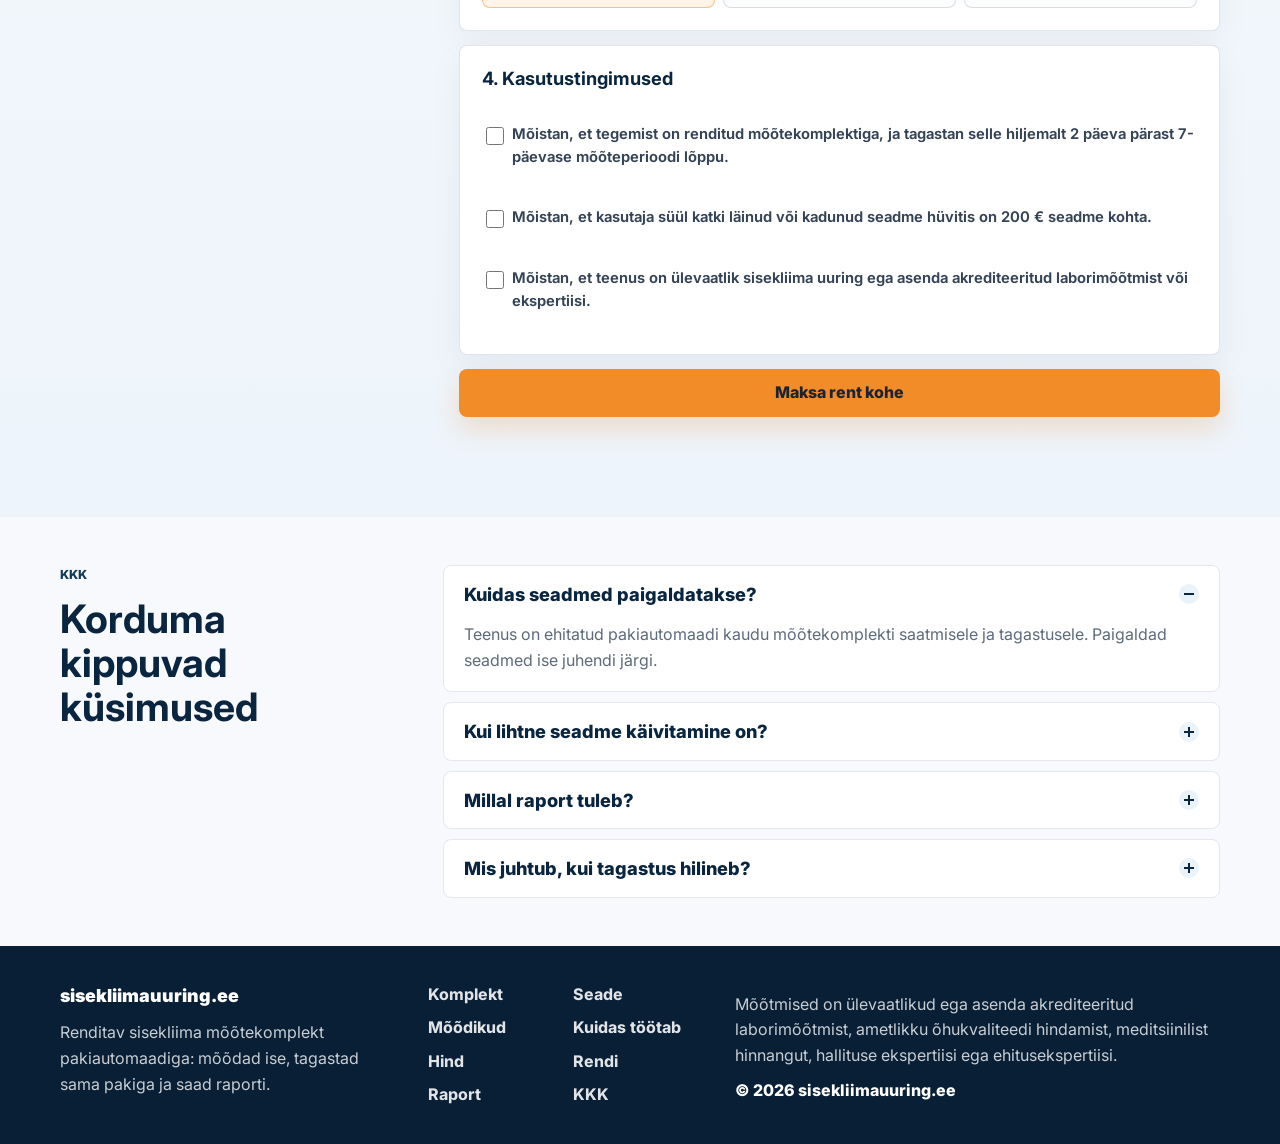
==== commit 9d46967e: "Update rental site and sample report" ====
--- a/index.html
+++ b/index.html
@@ -84,7 +84,7 @@
         <div class="hero-copy">
           <p class="eyebrow">7-päevane rent -> sinu kodu -> sama pakiga tagasi</p>
           <h1 id="hero-title">Rendi sisekliima mõõtekomplekt oma kodukoha pakiautomaati</h1>
-          <p class="hero-lead">Rendi 7 päevaks seadistatud akutoitel mõõteseadmed. Asetad seadmed juhendi järgi ruumi, mõõdad kodus, paned komplekti samasse pakki tagasi ja saadad selle samast pakiautomaadist meile. Päev pärast seda, kui pakk on meieni jõudnud, saadame andmete põhjal raporti.</p>
+          <p class="hero-lead">Rendi 7 päevaks seadistatud akutoitel mõõteseadmed. Aseta seadmed juhendi järgi ruumidesse, perioodi lõpus pane komplekt samasse pakki tagasi ja saada pakiautomaadist meile. Päev pärast seda, kui tagastatud seadmed on meieni jõudnud, saadame andmete põhjal sisekliima raporti.</p>
 
           <div class="hero-actions" aria-label="Peamised tegevused">
             <a class="button button-primary" href="#tellimine">Rendi mõõtekomplekt</a>
@@ -174,9 +174,9 @@
     <section class="section" id="teenus" aria-labelledby="teenus-title">
       <div class="container">
         <div class="section-heading">
-          <p class="eyebrow">Mis pakis on</p>
-          <h2 id="teenus-title">Valmis mõõteseadmete rendikomplekt pakiautomaadiga</h2>
-          <p>Komplekt on enne saatmist ette valmistatud ja jääb rendiperioodi lõpus tagastamisele. Sinu töö on valida ruumid, asetada seadmed juhendi järgi avatud kohta ja lasta neil kodu tavapärast elu mõõta.</p>
+          <p class="eyebrow">Mis komplektis sisaldub</p>
+          <h2 id="teenus-title">Mõõteseadmete rendikomplekt</h2>
+          <p>Komplekt on enne saatmist ette valmistatud ja tagastatakse rendiperioodi lõpus. Sinu töö on valida ruumid, asetada seadmed juhendi järgi mõnda avatud kohta ja lasta neil seejärel iseseisvalt 7 päeva mõõta.</p>
         </div>
 
         <div class="card-grid four">
@@ -188,17 +188,17 @@
           <article class="info-card">
             <span class="card-icon" aria-hidden="true">02</span>
             <h3>Juhend ja paigutus</h3>
-            <p>Juhend ütleb, kuhu seade panna, mida vältida ja kuidas seade 7 päevaks ruumi paigutada.</p>
+            <p>Juhend ütleb, kuhu seade panna, mida vältida ja kuidas seade 7 päevaks sisse lülitada.</p>
           </article>
           <article class="info-card">
             <span class="card-icon" aria-hidden="true">03</span>
             <h3>Sama pakk tagasi</h3>
-            <p>Kasutad tagastuseks sama pakki. Tagastus toimub pakiautomaadi kaudu.</p>
+            <p>Pakiautomaadi kaudu tagastuseks saad mugavalt kasutada sama pakendit, millega seadmed kätte said.</p>
           </article>
           <article class="info-card">
             <span class="card-icon" aria-hidden="true">04</span>
             <h3>Analüüs ja raport</h3>
-            <p>Kui komplekt jõuab meieni, võtame andmed välja, analüüsime mustreid ja saadame raporti.</p>
+            <p>Kui seadmekomplekt jõuab meieni, võtame andmed välja, analüüsime tulemusi ja saadame raporti.</p>
           </article>
         </div>
       </div>
@@ -225,66 +225,24 @@
 
         <div class="device-visual" aria-label="Mõõteseadme näidis">
           <div class="device-photo-frame">
-            <img class="device-image" src="assets/indoor-air-monitor.jpg" width="1080" height="503" alt="Kompaktne sisekliima mõõteseade ja mõõtegraafik." loading="eager" decoding="async">
-          </div>
-
-          <div class="device-spec-grid" aria-label="Mõõdetavad näitajad">
-            <div class="metric-chip metric-chip-compact">
-              <span class="metric-label">CO₂</span>
-              <button class="metric-info" type="button" aria-expanded="false" aria-describedby="device-tip-co2" aria-label="CO₂ selgitus">i</button>
-              <span class="metric-tooltip" id="device-tip-co2" role="tooltip">Süsihappegaas, mis aitab hinnata õhuvahetust ja ruumi kasutuse mõju.</span>
-            </div>
-            <div class="metric-chip metric-chip-compact">
-              <span class="metric-label">PM1</span>
-              <button class="metric-info" type="button" aria-expanded="false" aria-describedby="device-tip-pm1" aria-label="PM1 selgitus">i</button>
-              <span class="metric-tooltip" id="device-tip-pm1" role="tooltip">Väga peened osakesed läbimõõduga kuni 1 mikromeeter.</span>
-            </div>
-            <div class="metric-chip metric-chip-compact">
-              <span class="metric-label">PM2.5</span>
-              <button class="metric-info" type="button" aria-expanded="false" aria-describedby="device-tip-pm25" aria-label="PM2.5 selgitus">i</button>
-              <span class="metric-tooltip" id="device-tip-pm25" role="tooltip">Peenosakesed, mis tekivad näiteks toiduvalmistamisel, põlemisel või välisõhust.</span>
-            </div>
-            <div class="metric-chip metric-chip-compact">
-              <span class="metric-label">PM10</span>
-              <button class="metric-info" type="button" aria-expanded="false" aria-describedby="device-tip-pm10" aria-label="PM10 selgitus">i</button>
-              <span class="metric-tooltip" id="device-tip-pm10" role="tooltip">Suuremad sissehingatavad osakesed, näiteks tolm ja jämedam osakeste fraktsioon.</span>
-            </div>
-            <div class="metric-chip metric-chip-compact">
-              <span class="metric-label">TVOC</span>
-              <button class="metric-info" type="button" aria-expanded="false" aria-describedby="device-tip-tvoc" aria-label="TVOC selgitus">i</button>
-              <span class="metric-tooltip" id="device-tip-tvoc" role="tooltip">Lenduvate orgaaniliste ühendite koondnäit, mis võib muutuda lõhnade, koristuse või materjalide mõjul.</span>
-            </div>
-            <div class="metric-chip metric-chip-compact">
-              <span class="metric-label">NOx</span>
-              <button class="metric-info" type="button" aria-expanded="false" aria-describedby="device-tip-nox" aria-label="NOx selgitus">i</button>
-              <span class="metric-tooltip" id="device-tip-nox" role="tooltip">Lämmastikoksiidide indeks, mis aitab märgata põlemise, liikluse või välisõhu mõju.</span>
-            </div>
-            <div class="metric-chip metric-chip-compact">
-              <span class="metric-label">°C</span>
-              <button class="metric-info" type="button" aria-expanded="false" aria-describedby="device-tip-temp" aria-label="Temperatuuri selgitus">i</button>
-              <span class="metric-tooltip" id="device-tip-temp" role="tooltip">Temperatuur, mis aitab hinnata ruumi mugavust ja tingimuste muutust.</span>
-            </div>
-            <div class="metric-chip metric-chip-compact">
-              <span class="metric-label">RH%</span>
-              <button class="metric-info" type="button" aria-expanded="false" aria-describedby="device-tip-rh" aria-label="Suhtelise õhuniiskuse selgitus">i</button>
-              <span class="metric-tooltip" id="device-tip-rh" role="tooltip">Suhteline õhuniiskus, mis näitab niiskuskoormust ja kuiva või niiske õhu perioode.</span>
-            </div>
-            <div class="metric-chip metric-chip-compact">
-              <span class="metric-label">hPa</span>
-              <button class="metric-info" type="button" aria-expanded="false" aria-describedby="device-tip-hpa" aria-label="Õhurõhu selgitus">i</button>
-              <span class="metric-tooltip" id="device-tip-hpa" role="tooltip">Õhurõhk, mis aitab näha tausttingimusi ja õhumassi muutusi mõõteperioodi jooksul.</span>
-            </div>
-          </div>
-        </div>
-      </div>
-    </section>
-
-    <section class="section measurement-section" id="mootmine" aria-labelledby="mootmine-title">
+            <img class="device-image" src="assets/air-quality-monitor-illustrative.png" width="722" height="554" alt="Illustratiivne sisekliima mõõteseade koduses ruumis." loading="eager" decoding="async">
+          </div>
+          <p class="device-image-note">* Pilt on illustratiivne ja tegelik seade võib mõnevõrra erineda.</p>
+        </div>
+      </div>
+    </section>
+
+    <section class="section measurement-section" id="mootmine" aria-labelledby="raport-title">
       <div class="container">
-        <div class="section-heading">
-          <p class="eyebrow">Mida mõõdame</p>
-          <h2 id="mootmine-title">Raport on ehitatud seadme tegelike näitajate ümber</h2>
-          <p>Mõõteperioodi mõte ei ole koguda lihtsalt numbreid. Vaatame, millal näitajad muutuvad, kui kaua muutus kestab ja millise ruumi või tegevusega see kordub.</p>
+        <div class="measurement-report" id="raport" aria-labelledby="raport-title">
+          <div class="measurement-report-copy">
+            <p class="eyebrow">Raport</p>
+            <h2 id="raport-title">Raport selgitab, mida mõõtmistulemused tähendavad</h2>
+            <p>Kui mõõtekomplekt jõuab tagasi, ekspordime andmed, kontrollime mõõteperioodi kvaliteeti ja koostame raporti. Raport aitab aru saada, millal probleem tekib, millises ruumis see kordub ja mida on mõistlik järgmisena proovida.</p>
+          </div>
+          <div class="report-actions">
+            <a class="button button-primary" href="sample-report.html">Vaata näidisraportit</a>
+          </div>
         </div>
 
         <div class="measurement-insights" aria-label="Mõõdetavad näitajad ja raporti fookus">
@@ -353,7 +311,7 @@
           <li>
             <span class="step-number">3</span>
             <h3>Saad komplekti automaati</h3>
-            <p>Komplekt jõuab sinu valitud kodukoha pakiautomaati. Pakis on mõõteseadmed, juhend ja tagastuseks vajalik pakend.</p>
+            <p>Komplekt jõuab sinu valitud kodukoha pakiautomaati. Pakis on mõõteseadmed, juhend ja sama pakend on ette valmistatud ka tagasi saatmiseks.</p>
           </li>
           <li>
             <span class="step-number">4</span>
@@ -419,6 +377,7 @@
                 <label for="rental-device-count">Mitu seadet vajad?</label>
                 <output id="rental-device-output" for="rental-device-count rental-device-number" data-rental-device-output>1 seade</output>
               </div>
+              <p>Iga mõõtmist vajava ruumi kohta on vaja eraldi seadet.</p>
               <input class="calculator-range" type="range" id="rental-device-count" min="1" max="10" value="1" data-rental-device-range>
               <div class="calculator-stepper">
                 <button type="button" data-rental-device-decrease aria-label="Vähenda seadmete arvu">-</button>
@@ -535,33 +494,6 @@
       </div>
     </section>
 
-    <section class="section section-soft" id="raport" aria-labelledby="raport-title">
-      <div class="container report-grid">
-        <div class="report-mock" aria-label="Näidisraporti lühivaade">
-          <div class="report-topline">
-            <span>PDF + graafikud + kokkuvõte</span>
-            <span>järgmisel päeval pärast kättesaamist</span>
-          </div>
-          <h3>Koduõhu raport: 7-päevane sisekliima ülevaade</h3>
-          <div class="report-rows">
-            <div><strong>Magamistuba:</strong> CO₂ tõus öösel</div>
-            <div><strong>Köök:</strong> PM2.5 ja TVOC tipud toiduvalmistamisel</div>
-            <div><strong>VOC/NOx:</strong> muutused pärast koristust või välisõhu mõju</div>
-            <div><strong>Soovitused:</strong> praktilised järgmised sammud</div>
-          </div>
-        </div>
-
-        <div class="report-content">
-          <p class="eyebrow">Raport</p>
-          <h2 id="raport-title">Vastused pärast mõõtmist, mitte ainult toorandmed</h2>
-          <p>Kui mõõtekomplekt jõuab tagasi, ekspordime andmed, kontrollime mõõteperioodi kvaliteeti ja koostame raporti. Raport aitab aru saada, millal probleem tekib, millises ruumis see kordub ja mida on mõistlik järgmisena proovida.</p>
-          <div class="report-actions">
-            <a class="button button-primary" href="sample-report.html">Vaata näidisraportit</a>
-          </div>
-        </div>
-      </div>
-    </section>
-
     <section class="section" id="kkk" aria-labelledby="kkk-title">
       <div class="container faq-layout">
         <div>
@@ -612,28 +544,6 @@
             </h3>
             <div class="faq-answer" id="faq-4" role="region" aria-labelledby="faq-button-4" hidden>
               <p>Renditingimus on tagastada komplekt hiljemalt 2 päeva pärast 7-päevase mõõteperioodi lõppu. Kui tekib tõrge, võta kohe ühendust, et saaksime broneeringu ja järgmised kliendid ümber planeerida.</p>
-            </div>
-          </div>
-          <div class="faq-item">
-            <h3>
-              <button type="button" aria-expanded="false" aria-controls="faq-5" id="faq-button-5">
-                Kas seadmed salvestavad heli või pilti?
-                <span aria-hidden="true"></span>
-              </button>
-            </h3>
-            <div class="faq-answer" id="faq-5" role="region" aria-labelledby="faq-button-5" hidden>
-              <p>Ei. Seadmed mõõdavad õhu ja ruumikliima näitajaid. Need ei salvesta heli, pilti ega vestlusi.</p>
-            </div>
-          </div>
-          <div class="faq-item">
-            <h3>
-              <button type="button" aria-expanded="false" aria-controls="faq-6" id="faq-button-6">
-                Kas rendi eest saab kohe maksta?
-                <span aria-hidden="true"></span>
-              </button>
-            </h3>
-            <div class="faq-answer" id="faq-6" role="region" aria-labelledby="faq-button-6" hidden>
-              <p>Leht on ehitatud rendibroneeringu ja maksmise loogikaga. Pangalingi, kaardimakse ja mobiilimakse tegelik töötlemine ühendatakse makseteenuse pakkuja kaudu.</p>
             </div>
           </div>
         </div>
--- a/styles.css
+++ b/styles.css
@@ -772,14 +772,12 @@
   visibility: visible;
 }
 
-.metric-strip .metric-chip:nth-child(4n + 1) .metric-tooltip,
-.device-spec-grid .metric-chip:nth-child(4n + 1) .metric-tooltip {
+.metric-strip .metric-chip:nth-child(4n + 1) .metric-tooltip {
   left: 0;
   transform: translate(0, 6px);
 }
 
-.metric-strip .metric-chip:nth-child(4n) .metric-tooltip,
-.device-spec-grid .metric-chip:nth-child(4n) .metric-tooltip {
+.metric-strip .metric-chip:nth-child(4n) .metric-tooltip {
   right: 0;
   left: auto;
   transform: translate(0, 6px);
@@ -788,15 +786,9 @@
 .metric-strip .metric-chip:nth-child(4n + 1):hover .metric-tooltip,
 .metric-strip .metric-chip:nth-child(4n + 1) .metric-info:focus + .metric-tooltip,
 .metric-strip .metric-chip:nth-child(4n + 1) .metric-info[aria-expanded="true"] + .metric-tooltip,
-.device-spec-grid .metric-chip:nth-child(4n + 1):hover .metric-tooltip,
-.device-spec-grid .metric-chip:nth-child(4n + 1) .metric-info:focus + .metric-tooltip,
-.device-spec-grid .metric-chip:nth-child(4n + 1) .metric-info[aria-expanded="true"] + .metric-tooltip,
 .metric-strip .metric-chip:nth-child(4n):hover .metric-tooltip,
 .metric-strip .metric-chip:nth-child(4n) .metric-info:focus + .metric-tooltip,
-.metric-strip .metric-chip:nth-child(4n) .metric-info[aria-expanded="true"] + .metric-tooltip,
-.device-spec-grid .metric-chip:nth-child(4n):hover .metric-tooltip,
-.device-spec-grid .metric-chip:nth-child(4n) .metric-info:focus + .metric-tooltip,
-.device-spec-grid .metric-chip:nth-child(4n) .metric-info[aria-expanded="true"] + .metric-tooltip {
+.metric-strip .metric-chip:nth-child(4n) .metric-info[aria-expanded="true"] + .metric-tooltip {
   transform: translate(0, 0);
 }
 
@@ -1172,51 +1164,35 @@
   text-transform: uppercase;
 }
 
-.report-grid {
-  display: grid;
-  grid-template-columns: minmax(0, 0.95fr) minmax(320px, 0.75fr);
+.measurement-report {
+  display: grid;
+  grid-template-columns: minmax(0, 1fr) auto;
   align-items: center;
-  gap: 56px;
-}
-
-.report-mock {
-  margin-top: 22px;
-  border: 1px solid rgba(10, 37, 64, 0.14);
-  border-radius: var(--radius);
-  background: var(--color-white);
-  box-shadow: var(--shadow-soft);
-  padding: 24px;
-}
-
-.report-topline {
+  gap: 24px;
+  max-width: 980px;
+  margin-bottom: 26px;
+}
+
+.measurement-report h2 {
+  margin: 0;
+  color: var(--color-primary);
+  font-size: clamp(1.7rem, 2.5vw, 2.35rem);
+  line-height: 1.16;
+}
+
+.measurement-report p:not(.eyebrow) {
+  margin: 14px 0 0;
+  color: var(--color-muted);
+  font-size: 1.03rem;
+}
+
+.measurement-report .report-actions {
   display: flex;
-  justify-content: space-between;
-  gap: 12px;
-  margin-bottom: 18px;
-  color: var(--color-muted);
-  font-size: 0.84rem;
-  font-weight: 800;
-}
-
-.report-topline span:first-child {
-  color: var(--color-accent);
-}
-
-.report-rows {
-  display: grid;
-  gap: 10px;
-  margin-top: 18px;
-}
-
-.report-rows div {
-  border: 1px solid var(--color-border);
-  border-radius: 8px;
-  background: var(--color-bg);
-  padding: 12px 14px;
-}
-
-.report-content h3 {
-  margin-bottom: 16px;
+  align-items: center;
+  justify-content: center;
+  align-self: center;
+  margin-top: 0;
+  justify-self: center;
 }
 
 .check-list {
@@ -1779,14 +1755,14 @@
 .device-photo-frame {
   position: relative;
   display: grid;
-  min-height: 360px;
+  min-height: 520px;
   place-items: center;
   overflow: hidden;
   border: 1px solid rgba(10, 37, 64, 0.12);
   border-radius: 8px;
   background:
     linear-gradient(180deg, #ffffff 0%, #f1f5f9 100%);
-  padding: 24px;
+  padding: clamp(28px, 5vw, 56px);
   box-shadow: 0 18px 44px rgba(10, 37, 64, 0.11);
 }
 
@@ -1804,22 +1780,16 @@
   position: relative;
   z-index: 1;
   display: block;
-  width: min(100%, 520px);
+  width: min(100%, 680px);
   height: auto;
-  filter: drop-shadow(0 24px 30px rgba(10, 37, 64, 0.14));
-}
-
-.device-spec-grid {
-  display: grid;
-  grid-template-columns: repeat(4, minmax(0, 1fr));
-  gap: 8px;
-}
-
-.device-spec-grid .metric-chip {
-  min-height: 46px;
-  background: var(--color-white);
-  font-size: 0.8rem;
-  box-shadow: 0 8px 20px rgba(10, 37, 64, 0.05);
+  filter: drop-shadow(0 28px 34px rgba(10, 37, 64, 0.16));
+}
+
+.device-image-note {
+  margin: -2px 0 0;
+  color: var(--color-muted);
+  font-size: 0.78rem;
+  line-height: 1.45;
 }
 
 .measurement-section {
@@ -2976,25 +2946,32 @@
 }
 
 .sample-report-page {
-  background: #eaf0f6;
+  background: #eef2f6;
+}
+
+.sample-report-page h1,
+.sample-report-page h2,
+.sample-report-page h3 {
+  overflow-wrap: break-word;
+  word-break: normal;
 }
 
 .sample-report-shell {
-  width: min(100% - 32px, 1180px);
+  width: min(100% - 32px, 1120px);
   margin-inline: auto;
-  padding: 24px 0 56px;
+  padding: 28px 0 64px;
 }
 
 .sample-cover,
 .report-section {
-  border: 1px solid var(--color-border);
+  border: 1px solid #d7e1ea;
   border-radius: 8px;
   background: var(--color-white);
-  box-shadow: 0 16px 38px rgba(10, 37, 64, 0.07);
+  box-shadow: 0 12px 30px rgba(10, 37, 64, 0.07);
 }
 
 .sample-cover {
-  padding: 26px;
+  padding: 32px;
 }
 
 .sample-report-topbar {
@@ -3047,9 +3024,10 @@
 }
 
 .sample-cover-card {
-  border: 1px solid rgba(242, 140, 40, 0.34);
-  border-radius: 8px;
-  background: var(--color-soft-orange);
+  border: 1px solid #d7e1ea;
+  border-left: 4px solid var(--color-primary);
+  border-radius: 8px;
+  background: #fbfdff;
   padding: 18px;
 }
 
@@ -3062,136 +3040,375 @@
 .sample-cover-card div {
   display: grid;
   gap: 3px;
+  border-bottom: 1px solid #e6edf3;
+  padding-bottom: 10px;
+}
+
+.sample-cover-card div:last-child {
+  border-bottom: 0;
+  padding-bottom: 0;
 }
 
 .sample-cover-card dt,
 .report-kpi span {
+  color: #617184;
+  font-size: 0.78rem;
+  font-weight: 900;
+  text-transform: uppercase;
+}
+
+.sample-cover-card dd {
+  margin: 0;
+  color: var(--color-primary);
+  font-weight: 800;
+}
+
+.report-section {
+  margin-top: 16px;
+  padding: 30px 32px;
+  break-inside: avoid;
+}
+
+.report-section-heading {
+  max-width: 920px;
+  margin-bottom: 18px;
+}
+
+.report-section-heading p:not(.eyebrow) {
+  color: var(--color-muted);
+}
+
+.report-disclaimer {
+  background: #fffaf2;
+  border-color: rgba(242, 140, 40, 0.3);
+}
+
+.report-disclaimer p {
+  margin: 0;
+  color: #382313;
+  font-weight: 700;
+}
+
+.report-kpi-grid {
+  display: grid;
+  grid-template-columns: repeat(4, minmax(0, 1fr));
+  gap: 12px;
+}
+
+.report-kpi,
+.report-chart-card,
+.diary-entry,
+.home-sketch-card,
+.sketch-legend article,
+.correlation-card,
+.interpretation-grid article,
+.action-plan article {
+  min-width: 0;
+  border: 1px solid var(--color-border);
+  border-radius: 8px;
+  background: #fbfdff;
+  padding: 18px;
+}
+
+.report-kpi strong {
+  display: block;
+  margin-top: 6px;
+  color: var(--color-primary);
+  font-size: 1.24rem;
+  line-height: 1.15;
+}
+
+.report-kpi p {
+  margin: 10px 0 0;
+  color: var(--color-muted);
+}
+
+.status-good {
+  border-color: rgba(21, 154, 140, 0.28);
+  background: #f2fbf8;
+}
+
+.status-watch {
+  border-color: rgba(242, 140, 40, 0.3);
+  background: #fffaf2;
+}
+
+.status-warning {
+  border-color: rgba(217, 75, 95, 0.28);
+  background: #fff6f7;
+}
+
+.report-table-wrap {
+  border: 1px solid var(--color-border);
+  border-radius: 8px;
+  background: var(--color-white);
+}
+
+.report-table {
+  width: 100%;
+  border-collapse: collapse;
+  table-layout: fixed;
+}
+
+.report-table th,
+.report-table td {
+  border-bottom: 1px solid var(--color-border);
+  padding: 10px 11px;
+  text-align: left;
+  vertical-align: top;
+  overflow-wrap: break-word;
+}
+
+.report-table th {
+  background: var(--color-primary);
+  color: var(--color-white);
+  font-size: 0.72rem;
+  text-transform: uppercase;
+}
+
+.report-table tr:last-child td {
+  border-bottom: 0;
+}
+
+.report-table td {
+  color: #344255;
+  font-size: 0.88rem;
+  line-height: 1.38;
+}
+
+.report-table.compact {
+  table-layout: fixed;
+}
+
+.report-note {
+  margin: 14px 0 0;
+  color: var(--color-muted);
+  font-weight: 700;
+}
+
+.diary-grid {
+  display: grid;
+  grid-template-columns: repeat(3, minmax(0, 1fr));
+  gap: 12px;
+}
+
+.diary-entry {
+  display: grid;
+  align-content: start;
+  gap: 8px;
+}
+
+.diary-entry span,
+.correlation-card > span {
   color: var(--color-primary-soft);
   font-size: 0.78rem;
   font-weight: 900;
   text-transform: uppercase;
 }
 
-.sample-cover-card dd {
+.diary-entry h3,
+.correlation-card h3 {
   margin: 0;
-  color: #382313;
+  color: var(--color-primary);
+  line-height: 1.18;
+}
+
+.diary-entry p,
+.correlation-card p,
+.sketch-legend p {
+  margin: 0;
+  color: var(--color-muted);
+}
+
+.diary-entry small {
+  display: inline-flex;
+  align-self: end;
+  border-radius: 8px;
+  background: var(--color-soft-blue);
+  color: var(--color-primary);
+  padding: 8px 10px;
   font-weight: 800;
-}
-
-.report-section {
+  line-height: 1.35;
+}
+
+.home-sketch-layout {
+  display: grid;
+  grid-template-columns: minmax(0, 1fr) minmax(260px, 0.32fr);
+  gap: 18px;
+  align-items: stretch;
+}
+
+.home-sketch-card {
+  background:
+    linear-gradient(90deg, rgba(10, 37, 64, 0.04) 1px, transparent 1px),
+    linear-gradient(180deg, rgba(10, 37, 64, 0.04) 1px, transparent 1px),
+    #fffdf8;
+  background-size: 28px 28px;
+}
+
+.home-sketch {
+  display: block;
+  width: 100%;
+  height: auto;
+}
+
+.home-sketch text {
+  fill: var(--color-primary);
+  font-size: 19px;
+  font-weight: 800;
+}
+
+.home-sketch .sketch-note {
+  fill: #6d5b46;
+  font-size: 15px;
+  font-weight: 800;
+}
+
+.sketch-wall {
+  fill: rgba(255, 255, 255, 0.42);
+  stroke: #1f3348;
+  stroke-width: 5;
+  stroke-linecap: round;
+  stroke-linejoin: round;
+  stroke-dasharray: 13 8;
+}
+
+.sketch-inner {
+  fill: none;
+  stroke-width: 4;
+}
+
+.sketch-door {
+  fill: none;
+  stroke: var(--color-accent);
+  stroke-width: 4;
+  stroke-linecap: round;
+  stroke-dasharray: 8 9;
+}
+
+.sketch-flow {
+  fill: none;
+  stroke: var(--color-accent);
+  stroke-width: 5;
+  stroke-linecap: round;
+  stroke-dasharray: 12 10;
+}
+
+.sketch-flow.cool {
+  stroke: #5b6ee1;
+}
+
+.sketch-sensor circle {
+  fill: #fff7ed;
+  stroke: var(--color-accent);
+  stroke-width: 4;
+}
+
+.sketch-sensor text {
+  fill: var(--color-primary);
+  font-size: 13px;
+  text-anchor: middle;
+  font-weight: 900;
+}
+
+.sketch-legend {
+  display: grid;
+  gap: 12px;
+}
+
+.sketch-legend article {
+  display: grid;
+  gap: 6px;
+}
+
+.sketch-legend strong {
+  color: var(--color-primary);
+}
+
+.correlation-grid {
+  display: grid;
+  grid-template-columns: repeat(3, minmax(0, 1fr));
+  gap: 12px;
+}
+
+.correlation-card {
+  display: grid;
+  gap: 10px;
+}
+
+.correlation-card dl {
+  display: grid;
+  grid-template-columns: repeat(2, minmax(0, 1fr));
+  gap: 8px;
+  margin: 6px 0 0;
+}
+
+.correlation-card dl div {
+  border: 1px solid rgba(10, 37, 64, 0.1);
+  border-radius: 8px;
+  background: rgba(255, 255, 255, 0.72);
+  padding: 10px;
+}
+
+.correlation-card dt {
+  color: var(--color-muted);
+  font-size: 0.74rem;
+  font-weight: 800;
+  text-transform: uppercase;
+}
+
+.correlation-card dd {
+  margin: 3px 0 0;
+  color: var(--color-primary);
+  font-size: 1.18rem;
+  font-weight: 900;
+}
+
+.correlation-timeline {
+  display: grid;
+  grid-template-columns: repeat(4, minmax(0, 1fr));
+  gap: 10px;
   margin-top: 16px;
-  padding: 24px;
-}
-
-.report-section-heading {
-  max-width: 920px;
-  margin-bottom: 18px;
-}
-
-.report-section-heading p:not(.eyebrow) {
-  color: var(--color-muted);
-}
-
-.report-disclaimer {
-  background: #fffaf2;
-  border-color: rgba(242, 140, 40, 0.3);
-}
-
-.report-disclaimer p {
-  margin: 0;
-  color: #382313;
-  font-weight: 700;
-}
-
-.report-kpi-grid {
-  display: grid;
-  grid-template-columns: repeat(4, minmax(0, 1fr));
-  gap: 12px;
-}
-
-.report-kpi,
-.report-chart-card,
-.interpretation-grid article,
-.action-plan article {
+}
+
+.correlation-timeline div {
+  position: relative;
   min-width: 0;
   border: 1px solid var(--color-border);
   border-radius: 8px;
-  background: #fbfdff;
-  padding: 18px;
-}
-
-.report-kpi strong {
+  background: var(--color-white);
+  padding: 14px;
+}
+
+.correlation-timeline div::before {
+  content: "";
+  position: absolute;
+  top: 22px;
+  left: -11px;
+  width: 20px;
+  height: 2px;
+  background: var(--color-accent);
+}
+
+.correlation-timeline div:first-child::before {
+  display: none;
+}
+
+.correlation-timeline span {
+  color: var(--color-accent);
+  font-size: 0.78rem;
+  font-weight: 900;
+}
+
+.correlation-timeline strong {
   display: block;
-  margin-top: 6px;
-  color: var(--color-primary);
-  font-size: 1.24rem;
-  line-height: 1.15;
-}
-
-.report-kpi p {
-  margin: 10px 0 0;
+  margin-top: 4px;
+  color: var(--color-primary);
+}
+
+.correlation-timeline p {
+  margin: 6px 0 0;
   color: var(--color-muted);
-}
-
-.status-good {
-  border-color: rgba(21, 154, 140, 0.28);
-  background: #f2fbf8;
-}
-
-.status-watch {
-  border-color: rgba(242, 140, 40, 0.3);
-  background: #fffaf2;
-}
-
-.status-warning {
-  border-color: rgba(217, 75, 95, 0.28);
-  background: #fff6f7;
-}
-
-.report-table-wrap {
-  overflow-x: auto;
-  border: 1px solid var(--color-border);
-  border-radius: 8px;
-  background: var(--color-white);
-}
-
-.report-table {
-  width: 100%;
-  border-collapse: collapse;
-  min-width: 760px;
-}
-
-.report-table th,
-.report-table td {
-  border-bottom: 1px solid var(--color-border);
-  padding: 12px 14px;
-  text-align: left;
-  vertical-align: top;
-}
-
-.report-table th {
-  background: var(--color-primary);
-  color: var(--color-white);
-  font-size: 0.8rem;
-  text-transform: uppercase;
-}
-
-.report-table tr:last-child td {
-  border-bottom: 0;
-}
-
-.report-table td {
-  color: #344255;
-}
-
-.report-table.compact {
-  min-width: 860px;
-}
-
-.report-note {
-  margin: 14px 0 0;
-  color: var(--color-muted);
-  font-weight: 700;
 }
 
 .finding-section {
@@ -3620,21 +3837,22 @@
 }
 
 .room-table-scroll {
-  overflow-x: auto;
+  overflow: visible;
 }
 
 .room-data-table {
   width: 100%;
-  min-width: 1040px;
   border-collapse: collapse;
+  table-layout: fixed;
 }
 
 .room-data-table th,
 .room-data-table td {
   border-bottom: 1px solid var(--color-border);
-  padding: 10px 12px;
+  padding: 9px 10px;
   text-align: left;
   vertical-align: top;
+  overflow-wrap: break-word;
 }
 
 .room-data-table th {
@@ -3647,11 +3865,34 @@
 
 .room-data-table td {
   color: #344255;
-  font-size: 0.92rem;
+  font-size: 0.82rem;
+  line-height: 1.35;
 }
 
 .room-data-table tr:last-child td {
   border-bottom: 0;
+}
+
+.metric-stack {
+  display: grid;
+  gap: 5px;
+}
+
+.metric-stack span {
+  display: grid;
+  gap: 1px;
+}
+
+.metric-stack b {
+  color: var(--color-primary);
+  font-size: 0.72rem;
+  line-height: 1.15;
+}
+
+.metric-stack em {
+  color: #344255;
+  font-style: normal;
+  line-height: 1.25;
 }
 
 .action-plan,
@@ -3810,6 +4051,9 @@
   .value-deal,
   .price-model,
   .measurement-insights,
+  .diary-grid,
+  .correlation-grid,
+  .correlation-timeline,
   .fit-grid,
   .report-kpi-grid,
   .action-plan,
@@ -3818,6 +4062,7 @@
   }
 
   .sample-cover-grid,
+  .home-sketch-layout,
   .finding-section {
     grid-template-columns: 1fr;
   }
@@ -3837,7 +4082,6 @@
   }
 
   .hero-grid,
-  .report-grid,
   .contact-grid,
   .checkout-grid {
     gap: 36px;
@@ -3926,7 +4170,6 @@
   }
 
   .hero-grid,
-  .report-grid,
   .pricing-card,
   .faq-layout,
   .contact-grid,
@@ -3934,6 +4177,19 @@
     grid-template-columns: 1fr;
   }
 
+  .measurement-report {
+    grid-template-columns: 1fr;
+    align-items: start;
+  }
+
+  .measurement-report .report-actions {
+    justify-self: stretch;
+  }
+
+  .measurement-report .report-actions .button {
+    width: 100%;
+  }
+
   .hero-visual {
     max-width: 560px;
     margin-inline: auto;
@@ -3951,10 +4207,6 @@
 
   .device-photo-frame {
     min-height: 300px;
-  }
-
-  .device-spec-grid {
-    grid-template-columns: repeat(3, minmax(0, 1fr));
   }
 
   .contact-copy {
@@ -3975,6 +4227,9 @@
   .chart-grid,
   .value-deal,
   .measurement-insights,
+  .diary-grid,
+  .correlation-grid,
+  .correlation-timeline,
   .fit-grid,
   .report-kpi-grid,
   .room-stat-grid,
@@ -4008,10 +4263,6 @@
   .device-photo-frame {
     min-height: 240px;
     padding: 14px;
-  }
-
-  .device-spec-grid {
-    grid-template-columns: repeat(2, minmax(0, 1fr));
   }
 
   .bmc-hero h1 {
@@ -4197,15 +4448,13 @@
     min-width: 0;
   }
 
-  .metric-strip .metric-chip:nth-child(odd) .metric-tooltip,
-  .device-spec-grid .metric-chip:nth-child(odd) .metric-tooltip {
+  .metric-strip .metric-chip:nth-child(odd) .metric-tooltip {
     right: auto;
     left: 0;
     transform: translate(0, 6px);
   }
 
-  .metric-strip .metric-chip:nth-child(even) .metric-tooltip,
-  .device-spec-grid .metric-chip:nth-child(even) .metric-tooltip {
+  .metric-strip .metric-chip:nth-child(even) .metric-tooltip {
     right: 0;
     left: auto;
     transform: translate(0, 6px);
@@ -4216,13 +4465,7 @@
   .metric-strip .metric-chip:nth-child(odd) .metric-info[aria-expanded="true"] + .metric-tooltip,
   .metric-strip .metric-chip:nth-child(even):hover .metric-tooltip,
   .metric-strip .metric-chip:nth-child(even) .metric-info:focus + .metric-tooltip,
-  .metric-strip .metric-chip:nth-child(even) .metric-info[aria-expanded="true"] + .metric-tooltip,
-  .device-spec-grid .metric-chip:nth-child(odd):hover .metric-tooltip,
-  .device-spec-grid .metric-chip:nth-child(odd) .metric-info:focus + .metric-tooltip,
-  .device-spec-grid .metric-chip:nth-child(odd) .metric-info[aria-expanded="true"] + .metric-tooltip,
-  .device-spec-grid .metric-chip:nth-child(even):hover .metric-tooltip,
-  .device-spec-grid .metric-chip:nth-child(even) .metric-info:focus + .metric-tooltip,
-  .device-spec-grid .metric-chip:nth-child(even) .metric-info[aria-expanded="true"] + .metric-tooltip {
+  .metric-strip .metric-chip:nth-child(even) .metric-info[aria-expanded="true"] + .metric-tooltip {
     transform: translate(0, 0);
   }
 
@@ -4314,11 +4557,20 @@
     padding: 18px;
   }
 
+  .sample-report-page h2 {
+    font-size: 1.72rem;
+    line-height: 1.12;
+  }
+
+  .sample-report-page h3 {
+    font-size: 1.05rem;
+    line-height: 1.2;
+  }
+
   .pricing-card,
   .contact-form,
   .checkout-form,
   .checkout-card,
-  .report-mock,
   .info-card,
   .metric-card,
   .finding-card,
@@ -4331,6 +4583,10 @@
   .report-section,
   .report-kpi,
   .report-chart-card,
+  .diary-entry,
+  .home-sketch-card,
+  .sketch-legend article,
+  .correlation-card,
   .room-report-card,
   .room-chart-summary,
   .room-stat,
@@ -4360,7 +4616,119 @@
   }
 
   .room-data-table {
-    min-width: 900px;
+    font-size: 0.76rem;
+  }
+
+  .room-data-table th,
+  .room-data-table td {
+    padding: 7px 6px;
+  }
+
+  .metric-stack {
+    gap: 4px;
+  }
+
+  .sample-report-page .report-table,
+  .sample-report-page .report-table thead,
+  .sample-report-page .report-table tbody,
+  .sample-report-page .report-table tr,
+  .sample-report-page .report-table th,
+  .sample-report-page .report-table td,
+  .sample-report-page .room-data-table,
+  .sample-report-page .room-data-table thead,
+  .sample-report-page .room-data-table tbody,
+  .sample-report-page .room-data-table tr,
+  .sample-report-page .room-data-table th,
+  .sample-report-page .room-data-table td {
+    display: block;
+  }
+
+  .sample-report-page .report-table thead,
+  .sample-report-page .room-data-table thead {
+    position: absolute;
+    width: 1px;
+    height: 1px;
+    overflow: hidden;
+    clip: rect(0 0 0 0);
+    white-space: nowrap;
+  }
+
+  .sample-report-page .report-table tbody,
+  .sample-report-page .room-data-table tbody {
+    display: grid;
+    gap: 10px;
+    padding: 10px;
+  }
+
+  .sample-report-page .report-table tr,
+  .sample-report-page .room-data-table tr {
+    display: grid;
+    gap: 0;
+    border: 1px solid var(--color-border);
+    border-radius: 8px;
+    background: var(--color-white);
+    padding: 10px;
+  }
+
+  .sample-report-page .report-table td,
+  .sample-report-page .room-data-table td {
+    display: grid;
+    grid-template-columns: minmax(92px, 0.34fr) minmax(0, 1fr);
+    gap: 10px;
+    align-items: start;
+    border-bottom: 1px solid #e6edf3;
+    padding: 8px 0;
+    font-size: 0.82rem;
+  }
+
+  .sample-report-page .report-table td:last-child,
+  .sample-report-page .room-data-table td:last-child {
+    border-bottom: 0;
+  }
+
+  .sample-report-page .report-table td::before,
+  .sample-report-page .room-data-table td::before {
+    color: #617184;
+    font-size: 0.68rem;
+    font-weight: 900;
+    letter-spacing: 0;
+    text-transform: uppercase;
+  }
+
+  .sample-report-page .report-table td:nth-child(1)::before {
+    content: "Mõõtepunkt";
+  }
+
+  .sample-report-page .report-table td:nth-child(2)::before {
+    content: "Asukoht";
+  }
+
+  .sample-report-page .report-table td:nth-child(3)::before {
+    content: "Mõõdikud";
+  }
+
+  .sample-report-page .report-table td:nth-child(4)::before {
+    content: "Paigutus";
+  }
+
+  .sample-report-page .room-data-table td:nth-child(1)::before {
+    content: "Aeg";
+  }
+
+  .sample-report-page .room-data-table td:nth-child(2)::before {
+    content: "Õhk";
+  }
+
+  .sample-report-page .room-data-table td:nth-child(3)::before {
+    content: "Osakesed";
+  }
+
+  .sample-report-page .room-data-table td:nth-child(4)::before {
+    content: "Gaasilised";
+  }
+
+  .sample-report-page .room-data-table td:nth-child(5)::before {
+    content: "Ruumikliima";
   }
 
   .chart-frame {
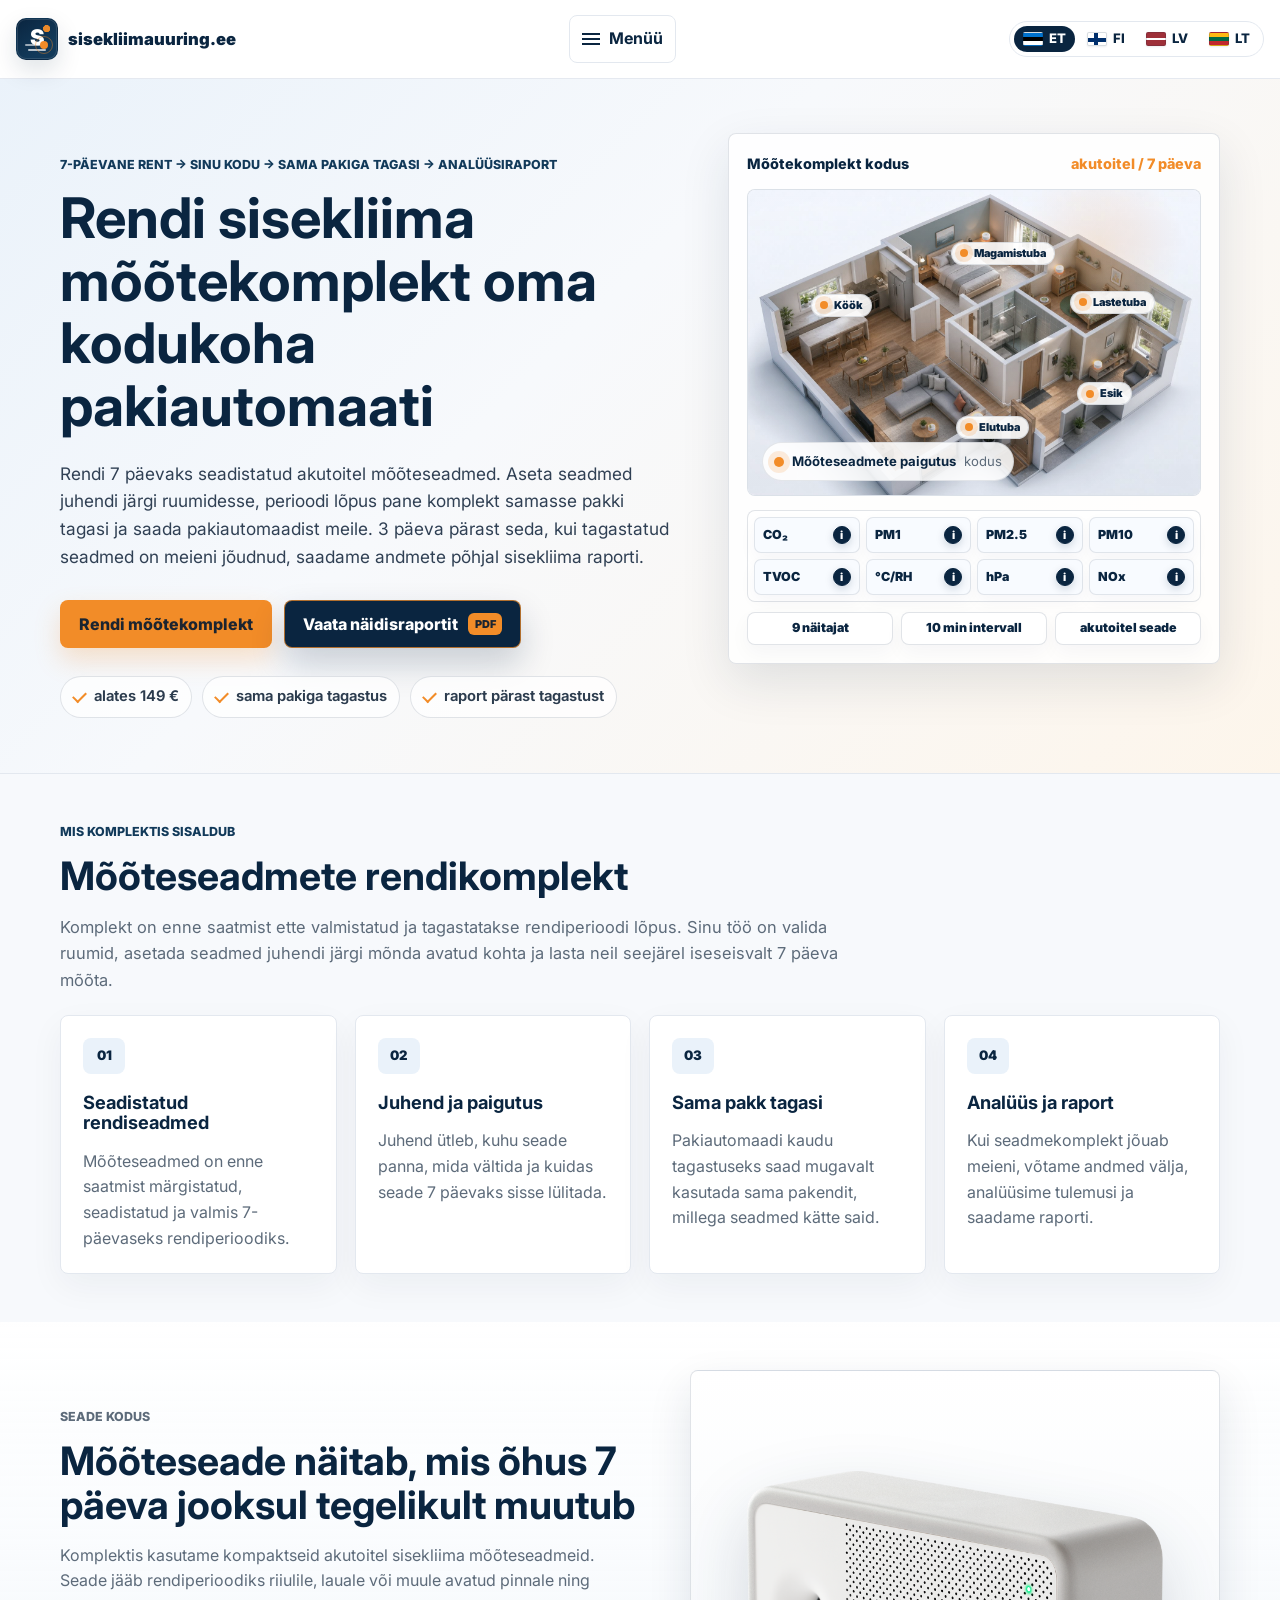
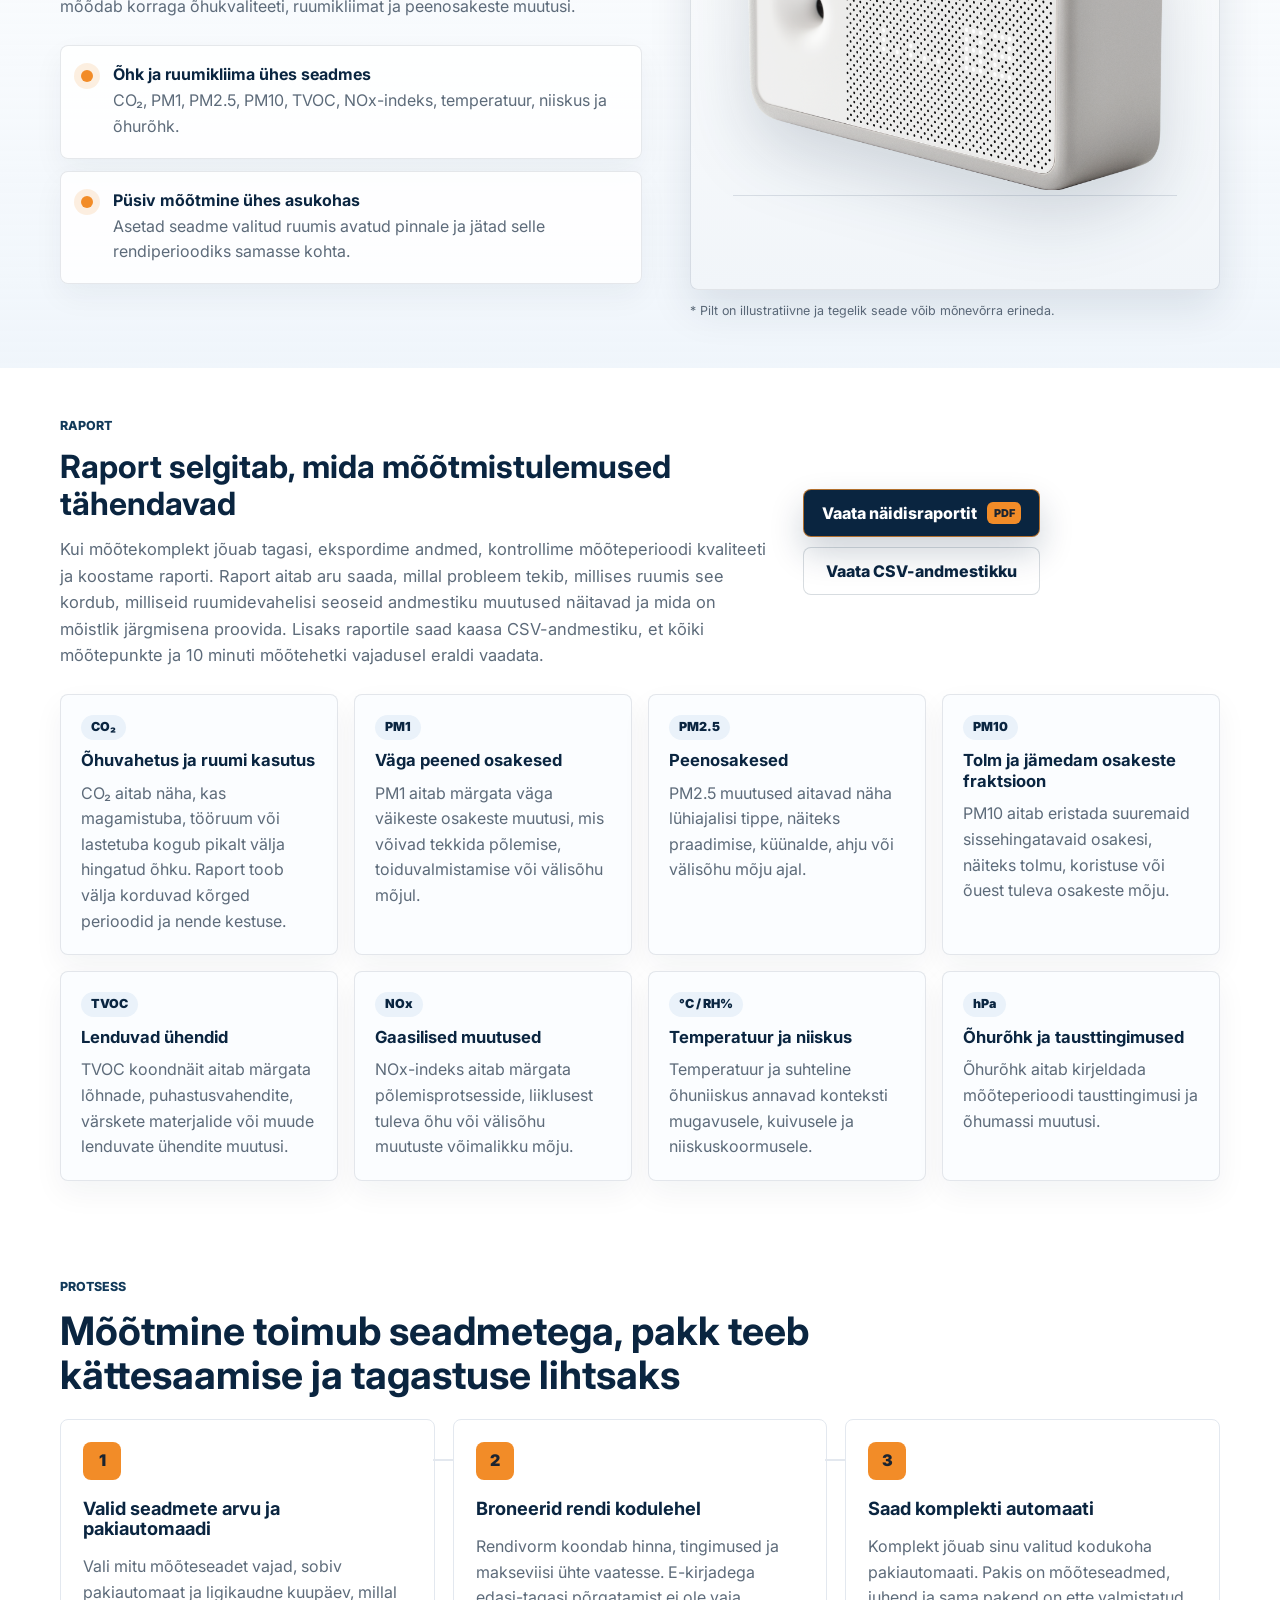
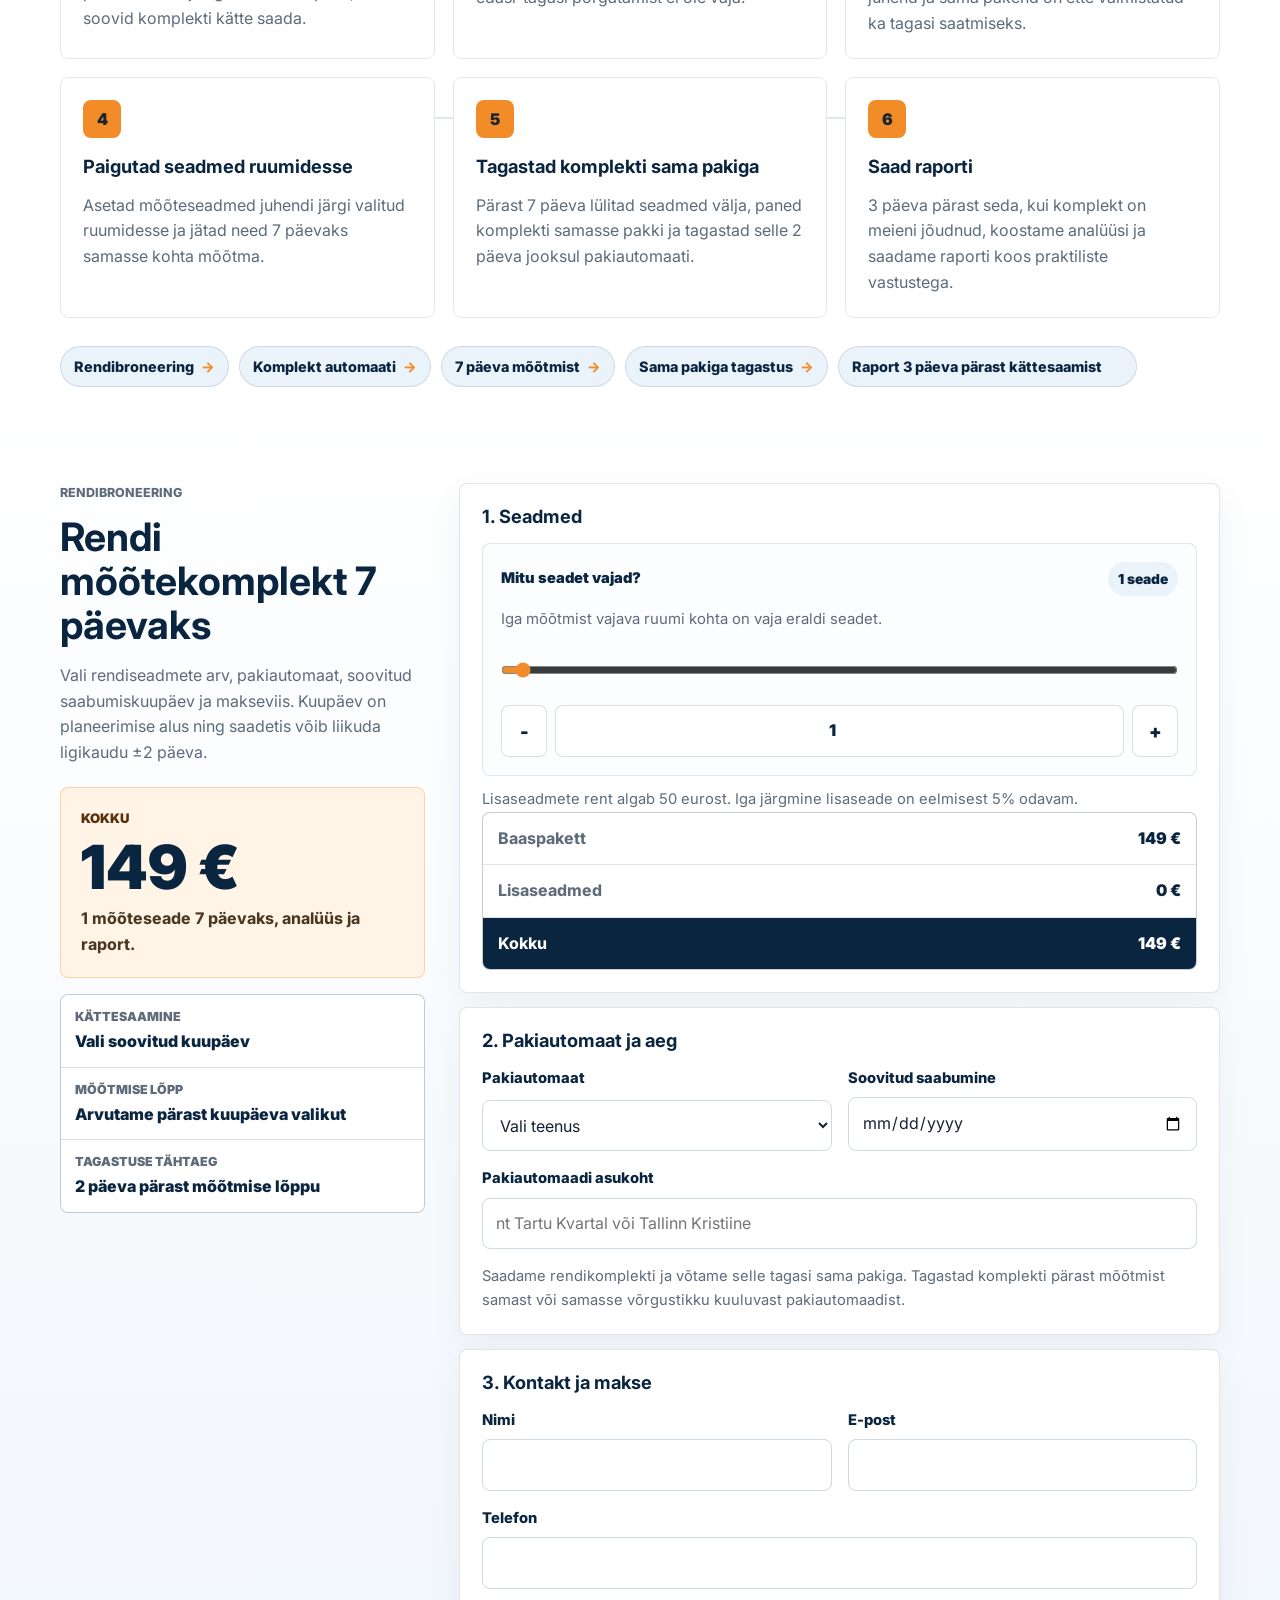
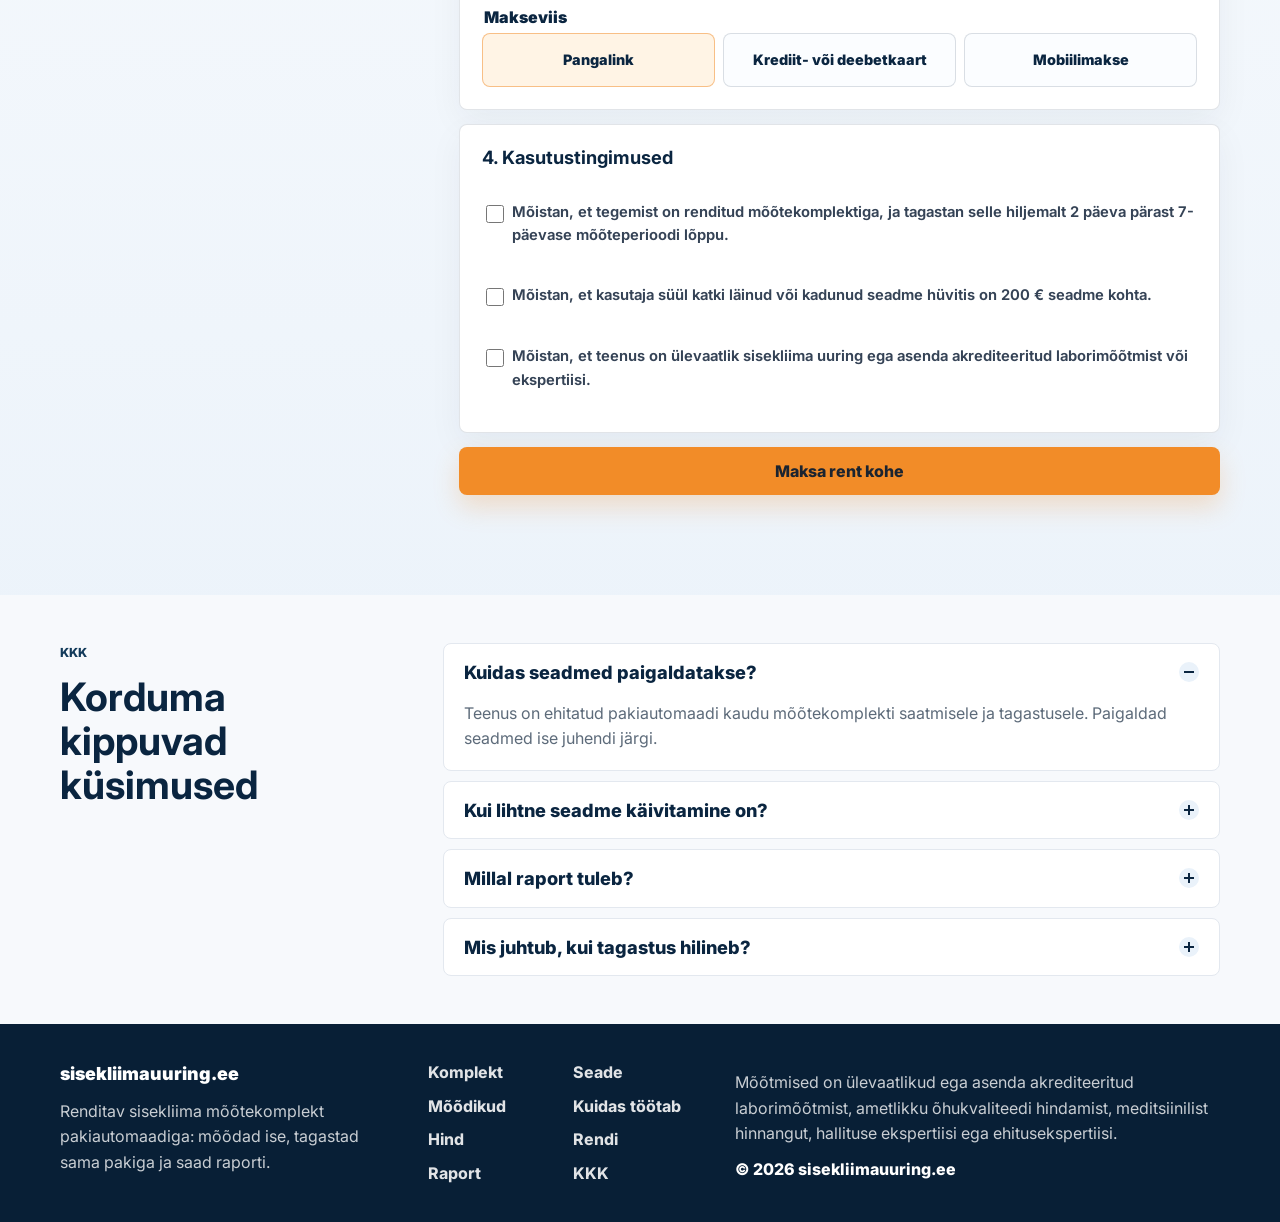
==== commit bd799bf0: "Update indoor climate rental site and sample report" ====
--- a/index.html
+++ b/index.html
@@ -82,17 +82,17 @@
     <section class="hero rental-hero" id="top" aria-labelledby="hero-title">
       <div class="container hero-grid">
         <div class="hero-copy">
-          <p class="eyebrow">7-päevane rent -> sinu kodu -> sama pakiga tagasi</p>
+          <p class="eyebrow">7-päevane rent -> sinu kodu -> sama pakiga tagasi -> Analüüsiraport</p>
           <h1 id="hero-title">Rendi sisekliima mõõtekomplekt oma kodukoha pakiautomaati</h1>
-          <p class="hero-lead">Rendi 7 päevaks seadistatud akutoitel mõõteseadmed. Aseta seadmed juhendi järgi ruumidesse, perioodi lõpus pane komplekt samasse pakki tagasi ja saada pakiautomaadist meile. Päev pärast seda, kui tagastatud seadmed on meieni jõudnud, saadame andmete põhjal sisekliima raporti.</p>
+          <p class="hero-lead">Rendi 7 päevaks seadistatud akutoitel mõõteseadmed. Aseta seadmed juhendi järgi ruumidesse, perioodi lõpus pane komplekt samasse pakki tagasi ja saada pakiautomaadist meile. 3 päeva pärast seda, kui tagastatud seadmed on meieni jõudnud, saadame andmete põhjal sisekliima raporti.</p>
 
           <div class="hero-actions" aria-label="Peamised tegevused">
             <a class="button button-primary" href="#tellimine">Rendi mõõtekomplekt</a>
-            <a class="button button-secondary" href="sample-report.html">Vaata näidisraportit</a>
+            <a class="button button-secondary button-report" href="sample-report.html">Vaata näidisraportit</a>
           </div>
 
           <ul class="trust-list" aria-label="Teenuse lühikokkuvõte">
-            <li>alates 99 €</li>
+            <li>alates 149 €</li>
             <li>sama pakiga tagastus</li>
             <li>raport pärast tagastust</li>
           </ul>
@@ -238,10 +238,11 @@
           <div class="measurement-report-copy">
             <p class="eyebrow">Raport</p>
             <h2 id="raport-title">Raport selgitab, mida mõõtmistulemused tähendavad</h2>
-            <p>Kui mõõtekomplekt jõuab tagasi, ekspordime andmed, kontrollime mõõteperioodi kvaliteeti ja koostame raporti. Raport aitab aru saada, millal probleem tekib, millises ruumis see kordub ja mida on mõistlik järgmisena proovida.</p>
+            <p>Kui mõõtekomplekt jõuab tagasi, ekspordime andmed, kontrollime mõõteperioodi kvaliteeti ja koostame raporti. Raport aitab aru saada, millal probleem tekib, millises ruumis see kordub, milliseid ruumidevahelisi seoseid andmestiku muutused näitavad ja mida on mõistlik järgmisena proovida. Lisaks raportile saad kaasa CSV-andmestiku, et kõiki mõõtepunkte ja 10 minuti mõõtehetki vajadusel eraldi vaadata.</p>
           </div>
           <div class="report-actions">
-            <a class="button button-primary" href="sample-report.html">Vaata näidisraportit</a>
+            <a class="button button-primary button-report" href="sample-report.html">Vaata näidisraportit</a>
+            <a class="button button-secondary" href="sample-data.html">Vaata CSV-andmestikku</a>
           </div>
         </div>
 
@@ -326,7 +327,7 @@
           <li>
             <span class="step-number">6</span>
             <h3>Saad raporti</h3>
-            <p>Päev pärast seda, kui komplekt on meieni jõudnud, koostame analüüsi ja saadame raporti koos praktiliste vastustega.</p>
+            <p>3 päeva pärast seda, kui komplekt on meieni jõudnud, koostame analüüsi ja saadame raporti koos praktiliste vastustega.</p>
           </li>
         </ol>
 
@@ -335,7 +336,7 @@
           <span>Komplekt automaati</span>
           <span>7 päeva mõõtmist</span>
           <span>Sama pakiga tagastus</span>
-          <span>Raport pärast tagastuse kättesaamist</span>
+          <span>Raport 3 päeva pärast kättesaamist</span>
         </div>
       </div>
     </section>
@@ -349,7 +350,7 @@
 
           <div class="order-summary" aria-label="Rendibroneeringu kokkuvõte">
             <span>Kokku</span>
-            <strong data-rental-total>99 €</strong>
+            <strong data-rental-total>149 €</strong>
             <p data-rental-summary>1 mõõteseade 7 päevaks, analüüs ja raport.</p>
           </div>
 
@@ -389,8 +390,8 @@
 
             <div class="price-breakdown" aria-label="Hinna jaotus">
               <div>
-                <span>Rendipakett</span>
-                <strong>99 €</strong>
+                <span>Baaspakett</span>
+                <strong>149 €</strong>
               </div>
               <div>
                 <span>Lisaseadmed</span>
@@ -398,7 +399,7 @@
               </div>
               <div>
                 <span>Kokku</span>
-                <strong data-breakdown-total>99 €</strong>
+                <strong data-breakdown-total>149 €</strong>
               </div>
             </div>
           </div>
@@ -532,7 +533,7 @@
               </button>
             </h3>
             <div class="faq-answer" id="faq-3" role="region" aria-labelledby="faq-button-3" hidden>
-              <p>Päev pärast seda, kui tagastatud pakk on meieni jõudnud, teeme analüüsi ja saadame raporti.</p>
+              <p>3 päeva pärast seda, kui tagastatud pakk on meieni jõudnud, teeme analüüsi ja saadame raporti.</p>
             </div>
           </div>
           <div class="faq-item">
--- a/styles.css
+++ b/styles.css
@@ -491,6 +491,35 @@
   background: var(--color-soft-blue);
 }
 
+.button-report {
+  position: relative;
+  border-color: rgba(242, 140, 40, 0.72);
+  background: var(--color-primary);
+  color: var(--color-white);
+  box-shadow: 0 16px 34px rgba(10, 37, 64, 0.2);
+}
+
+.button-report::after {
+  content: "PDF";
+  display: inline-grid;
+  min-width: 34px;
+  min-height: 22px;
+  margin-left: 10px;
+  place-items: center;
+  border-radius: 6px;
+  background: var(--color-accent);
+  color: #1b2430;
+  font-size: 0.68rem;
+  font-weight: 900;
+  line-height: 1;
+}
+
+.button-report:hover {
+  border-color: var(--color-accent);
+  background: var(--color-primary-soft);
+  color: var(--color-white);
+}
+
 .trust-list {
   display: flex;
   flex-wrap: wrap;
@@ -1187,12 +1216,18 @@
 }
 
 .measurement-report .report-actions {
-  display: flex;
+  display: grid;
   align-items: center;
   justify-content: center;
   align-self: center;
+  gap: 10px;
   margin-top: 0;
   justify-self: center;
+}
+
+.measurement-report .report-actions .button {
+  width: 100%;
+  min-width: 220px;
 }
 
 .check-list {
@@ -2949,6 +2984,42 @@
   background: #eef2f6;
 }
 
+.sample-back-floating {
+  position: fixed;
+  top: 18px;
+  right: 18px;
+  z-index: 80;
+  display: inline-flex;
+  min-height: 42px;
+  align-items: center;
+  gap: 8px;
+  border: 1px solid rgba(242, 140, 40, 0.72);
+  border-radius: 8px;
+  background: var(--color-primary);
+  color: var(--color-white);
+  padding: 9px 13px;
+  font-size: 0.9rem;
+  font-weight: 900;
+  line-height: 1;
+  box-shadow: 0 16px 34px rgba(10, 37, 64, 0.22);
+}
+
+.sample-back-floating span {
+  display: inline-grid;
+  width: 20px;
+  height: 20px;
+  place-items: center;
+  border-radius: 6px;
+  background: var(--color-accent);
+  color: #1b2430;
+  font-size: 1rem;
+  line-height: 1;
+}
+
+.sample-back-floating:hover {
+  background: var(--color-primary-soft);
+}
+
 .sample-report-page h1,
 .sample-report-page h2,
 .sample-report-page h3 {
@@ -2979,7 +3050,7 @@
   align-items: center;
   justify-content: space-between;
   gap: 16px;
-  margin-bottom: 34px;
+  margin-bottom: 28px;
 }
 
 .sample-report-nav {
@@ -3002,51 +3073,63 @@
 
 .sample-cover-grid {
   display: grid;
-  grid-template-columns: minmax(0, 1fr) minmax(320px, 0.42fr);
-  gap: 28px;
-  align-items: end;
+  grid-template-columns: minmax(0, 1fr);
+  gap: 20px;
+  align-items: start;
 }
 
 .sample-cover-grid > * {
   min-width: 0;
 }
 
+.sample-cover-intro {
+  max-width: 980px;
+}
+
 .sample-cover h1 {
-  max-width: 860px;
-  font-size: clamp(2.5rem, 5vw, 4.4rem);
+  max-width: 980px;
+  font-size: clamp(2.35rem, 4.7vw, 4rem);
 }
 
 .sample-lead {
-  max-width: 860px;
-  margin: 18px 0 0;
+  max-width: 940px;
+  margin: 14px 0 0;
   color: var(--color-muted);
   font-size: 1.08rem;
 }
 
 .sample-cover-card {
   border: 1px solid #d7e1ea;
-  border-left: 4px solid var(--color-primary);
+  border-top: 4px solid var(--color-primary);
   border-radius: 8px;
   background: #fbfdff;
-  padding: 18px;
+  overflow: hidden;
+  padding: 0;
 }
 
 .sample-cover-card dl {
   display: grid;
-  gap: 12px;
+  grid-template-columns: repeat(4, minmax(0, 1fr));
+  gap: 0;
   margin: 0;
 }
 
 .sample-cover-card div {
   display: grid;
-  gap: 3px;
+  align-content: start;
+  gap: 4px;
   border-bottom: 1px solid #e6edf3;
-  padding-bottom: 10px;
-}
-
+  border-right: 1px solid #e6edf3;
+  padding: 13px 15px;
+}
+
+.sample-cover-card div:nth-child(4n),
 .sample-cover-card div:last-child {
+  border-right: 0;
+}
+
+.sample-cover-card div:nth-last-child(-n + 4) {
   border-bottom: 0;
-  padding-bottom: 0;
 }
 
 .sample-cover-card dt,
@@ -3087,6 +3170,41 @@
   margin: 0;
   color: #382313;
   font-weight: 700;
+}
+
+.report-toc {
+  padding: 24px 32px;
+}
+
+.report-toc .report-section-heading {
+  margin-bottom: 14px;
+}
+
+.report-toc .report-section-heading h2 {
+  font-size: 1.45rem;
+}
+
+.report-toc-links {
+  display: flex;
+  flex-wrap: wrap;
+  gap: 8px;
+}
+
+.report-toc-links a {
+  border: 1px solid var(--color-border);
+  border-radius: 8px;
+  background: #fbfdff;
+  color: var(--color-primary);
+  padding: 8px 11px;
+  font-size: 0.88rem;
+  font-weight: 800;
+  text-decoration: none;
+}
+
+.report-toc-links a:hover {
+  border-color: rgba(242, 140, 40, 0.55);
+  background: var(--color-soft-orange);
+  color: #382313;
 }
 
 .report-kpi-grid {
@@ -3192,6 +3310,58 @@
   gap: 12px;
 }
 
+.diary-table-grid {
+  display: grid;
+  grid-template-columns: repeat(2, minmax(0, 1fr));
+  gap: 14px;
+}
+
+.diary-table {
+  width: 100%;
+  border: 1px solid var(--color-border);
+  border-radius: 8px;
+  border-spacing: 0;
+  background: var(--color-white);
+  overflow: hidden;
+  table-layout: fixed;
+}
+
+.diary-table th,
+.diary-table td {
+  border-bottom: 1px solid #e6edf3;
+  padding: 9px 10px;
+  text-align: left;
+  vertical-align: top;
+}
+
+.diary-table th {
+  background: var(--color-primary);
+  color: var(--color-white);
+  font-size: 0.72rem;
+  font-weight: 900;
+  text-transform: uppercase;
+}
+
+.diary-table th:first-child,
+.diary-table td:first-child {
+  width: 118px;
+}
+
+.diary-table td {
+  color: #344255;
+  font-size: 0.84rem;
+  line-height: 1.34;
+}
+
+.diary-table td:first-child {
+  color: var(--color-primary);
+  font-weight: 900;
+}
+
+.diary-table tr:last-child td {
+  border-bottom: 0;
+}
+
 .diary-entry {
   display: grid;
   align-content: start;
@@ -3233,17 +3403,16 @@
 
 .home-sketch-layout {
   display: grid;
-  grid-template-columns: minmax(0, 1fr) minmax(260px, 0.32fr);
-  gap: 18px;
+  grid-template-columns: minmax(0, 1fr) minmax(238px, 0.26fr);
+  gap: 16px;
   align-items: stretch;
 }
 
 .home-sketch-card {
   background:
-    linear-gradient(90deg, rgba(10, 37, 64, 0.04) 1px, transparent 1px),
-    linear-gradient(180deg, rgba(10, 37, 64, 0.04) 1px, transparent 1px),
-    #fffdf8;
-  background-size: 28px 28px;
+    linear-gradient(180deg, rgba(247, 251, 255, 0.92), rgba(255, 255, 255, 0.98)),
+    #ffffff;
+  padding: 14px;
 }
 
 .home-sketch {
@@ -3258,19 +3427,209 @@
   font-weight: 800;
 }
 
+.sketch-frame {
+  fill: #f8fbfd;
+  stroke: #dbe6ee;
+  stroke-width: 1.5;
+}
+
+.home-sketch .sketch-title {
+  fill: var(--color-primary);
+  font-size: 25px;
+  font-weight: 900;
+}
+
+.home-sketch .sketch-subtitle,
+.sketch-scale text {
+  fill: #607084;
+  font-size: 13px;
+  font-weight: 750;
+}
+
+.sketch-badge rect {
+  fill: #ffffff;
+  stroke: #d9e5ee;
+  stroke-width: 1.3;
+}
+
+.sketch-badge text {
+  fill: var(--color-primary);
+  font-size: 12px;
+  font-weight: 900;
+  text-anchor: middle;
+}
+
+.sketch-compass path {
+  fill: #ffffff;
+  stroke: #1f3348;
+  stroke-width: 2;
+}
+
+.sketch-compass text {
+  fill: var(--color-primary);
+  font-size: 15px;
+  font-weight: 900;
+  text-anchor: middle;
+}
+
 .home-sketch .sketch-note {
   fill: #6d5b46;
   font-size: 15px;
   font-weight: 800;
 }
 
+.sketch-shell {
+  fill: #ffffff;
+  stroke: #172d43;
+  stroke-width: 9;
+  stroke-linejoin: round;
+  filter: drop-shadow(0 12px 22px rgba(10, 37, 64, 0.12));
+}
+
+.sketch-room,
+.sketch-circulation {
+  stroke: rgba(31, 51, 72, 0.08);
+  stroke-width: 1;
+}
+
+.sketch-room.co2-zone {
+  fill: rgba(226, 111, 79, 0.13);
+}
+
+.sketch-room.pm-zone {
+  fill: rgba(231, 150, 49, 0.14);
+}
+
+.sketch-room.rh-zone {
+  fill: rgba(91, 110, 225, 0.12);
+}
+
+.sketch-room.living-zone,
+.sketch-room.hall-zone,
+.sketch-circulation {
+  fill: #f3f7fb;
+}
+
+.sketch-partition {
+  fill: none;
+  stroke: #1f3348;
+  stroke-width: 7;
+  stroke-linecap: square;
+  stroke-linejoin: round;
+}
+
+.sketch-window {
+  fill: none;
+  stroke: #42a5b7;
+  stroke-width: 5;
+  stroke-linecap: round;
+}
+
+.sketch-opening {
+  fill: none;
+  stroke: #ffffff;
+  stroke-width: 13;
+  stroke-linecap: round;
+}
+
+.sketch-opening-label rect,
+.sketch-window-label rect {
+  fill: rgba(255, 255, 255, 0.94);
+  stroke: rgba(10, 37, 64, 0.12);
+  stroke-width: 1.2;
+}
+
+.sketch-opening-label text,
+.sketch-window-label text {
+  fill: #3b4b5f;
+  font-size: 11px;
+  font-weight: 900;
+  text-anchor: middle;
+}
+
+.home-sketch .sketch-room-label .room-name {
+  fill: var(--color-primary);
+  font-size: 17px;
+  font-weight: 900;
+}
+
+.home-sketch .sketch-room-label .room-meta {
+  fill: #617184;
+  font-size: 12px;
+  font-weight: 800;
+}
+
+.home-sketch .sketch-small-room {
+  fill: #506176;
+  font-size: 12px;
+  font-weight: 850;
+}
+
+.home-sketch .sketch-finding text {
+  fill: var(--color-primary);
+  font-size: 13px;
+  font-weight: 900;
+}
+
+.home-sketch .sketch-finding text.muted {
+  fill: #6a7280;
+  font-size: 11px;
+  font-weight: 800;
+}
+
+.home-sketch .sketch-status-label text {
+  fill: var(--color-primary);
+  font-size: 13px;
+  font-weight: 900;
+}
+
+.home-sketch .sketch-status-label text.muted {
+  fill: #657486;
+  font-size: 11px;
+  font-weight: 800;
+}
+
+.sketch-status-label rect {
+  fill: rgba(255, 255, 255, 0.82);
+  stroke-width: 1.8;
+}
+
+.co2-status rect {
+  stroke: rgba(226, 111, 79, 0.38);
+}
+
+.pm-status rect {
+  stroke: rgba(231, 150, 49, 0.42);
+}
+
+.rh-status rect {
+  stroke: rgba(91, 110, 225, 0.38);
+}
+
+.sketch-finding rect {
+  fill: rgba(255, 255, 255, 0.94);
+  stroke-width: 2;
+  filter: drop-shadow(0 6px 12px rgba(10, 37, 64, 0.1));
+}
+
+.finding-co2 rect {
+  stroke: rgba(226, 111, 79, 0.62);
+}
+
+.finding-pm rect {
+  stroke: rgba(231, 150, 49, 0.66);
+}
+
+.finding-rh rect {
+  stroke: rgba(91, 110, 225, 0.58);
+}
+
 .sketch-wall {
-  fill: rgba(255, 255, 255, 0.42);
+  fill: rgba(255, 255, 255, 0.72);
   stroke: #1f3348;
   stroke-width: 5;
   stroke-linecap: round;
   stroke-linejoin: round;
-  stroke-dasharray: 13 8;
 }
 
 .sketch-inner {
@@ -3280,28 +3639,71 @@
 
 .sketch-door {
   fill: none;
-  stroke: var(--color-accent);
-  stroke-width: 4;
+  stroke: #8d9baa;
+  stroke-width: 3;
   stroke-linecap: round;
-  stroke-dasharray: 8 9;
-}
-
-.sketch-flow {
+}
+
+.sketch-flow,
+.sketch-arrow,
+.sketch-impact {
   fill: none;
   stroke: var(--color-accent);
   stroke-width: 5;
   stroke-linecap: round;
-  stroke-dasharray: 12 10;
-}
-
-.sketch-flow.cool {
+  stroke-linejoin: round;
+}
+
+.sketch-arrow,
+.sketch-impact {
+  stroke-width: 6.5;
+  opacity: 0.94;
+  filter: drop-shadow(0 3px 5px rgba(10, 37, 64, 0.12));
+}
+
+.sketch-impact-band {
+  fill: none;
+  stroke-width: 18;
+  stroke-linecap: round;
+  stroke-linejoin: round;
+  opacity: 0.16;
+}
+
+.co2-band {
+  stroke: #e26f4f;
+}
+
+.pm-band {
+  stroke: #e79631;
+}
+
+.rh-band {
   stroke: #5b6ee1;
 }
 
-.sketch-sensor circle {
-  fill: #fff7ed;
-  stroke: var(--color-accent);
-  stroke-width: 4;
+.sketch-flow.co2-flow,
+.sketch-arrow.co2-flow,
+.sketch-impact.co2-impact {
+  stroke: #e26f4f;
+}
+
+.sketch-flow.pm-flow,
+.sketch-arrow.pm-flow,
+.sketch-impact.pm-impact {
+  stroke: #e79631;
+}
+
+.sketch-flow.cool,
+.sketch-arrow.rh-flow,
+.sketch-impact.rh-impact {
+  stroke: #5b6ee1;
+}
+
+.sketch-sensor rect {
+  fill: #ffffff;
+  stroke: #172d43;
+  stroke-width: 2.5;
+  filter: drop-shadow(0 4px 8px rgba(10, 37, 64, 0.14));
 }
 
 .sketch-sensor text {
@@ -3309,6 +3711,70 @@
   font-size: 13px;
   text-anchor: middle;
   font-weight: 900;
+}
+
+.sketch-arrow-callout rect {
+  fill: rgba(255, 255, 255, 0.88);
+  stroke: rgba(10, 37, 64, 0.1);
+}
+
+.sketch-arrow-callout text {
+  fill: #304258;
+  font-size: 12px;
+  font-weight: 850;
+}
+
+.sketch-legend-chip rect {
+  fill: #ffffff;
+  stroke-width: 1.4;
+}
+
+.sketch-legend-chip text {
+  fill: #25374c;
+  font-size: 11.5px;
+  font-weight: 900;
+}
+
+.sketch-legend-chip text.muted {
+  fill: #647386;
+  font-size: 10.5px;
+  font-weight: 800;
+}
+
+.home-sketch .sketch-mini-title {
+  fill: var(--color-primary);
+  font-size: 15px;
+  font-weight: 900;
+}
+
+.sketch-legend-chip .chip-line {
+  fill: none;
+  stroke-width: 5;
+  stroke-linecap: round;
+}
+
+.sketch-legend-chip.co2 rect {
+  stroke: rgba(226, 111, 79, 0.38);
+}
+
+.sketch-legend-chip.co2 .chip-line {
+  stroke: #e26f4f;
+}
+
+.sketch-legend-chip.pm rect {
+  stroke: rgba(231, 150, 49, 0.42);
+}
+
+.sketch-legend-chip.pm .chip-line {
+  stroke: #e79631;
+}
+
+.sketch-legend-chip.rh rect {
+  stroke: rgba(91, 110, 225, 0.38);
+}
+
+.sketch-legend-chip.rh .chip-line {
+  stroke: #5b6ee1;
 }
 
 .sketch-legend {
@@ -3530,6 +3996,268 @@
   font-size: 0.92rem;
 }
 
+.graph-explain,
+.chart-plain-note {
+  border: 1px solid rgba(10, 37, 64, 0.1);
+  border-radius: 8px;
+  background: #ffffff;
+}
+
+.graph-explain {
+  display: grid;
+  grid-template-columns: repeat(2, minmax(0, 1fr));
+  gap: 0;
+  margin-top: 12px;
+  overflow: hidden;
+}
+
+.graph-explain article {
+  min-width: 0;
+  padding: 12px 14px;
+}
+
+.graph-explain article + article {
+  border-left: 1px solid rgba(10, 37, 64, 0.1);
+}
+
+.graph-explain strong,
+.chart-plain-note strong {
+  display: block;
+  color: var(--color-primary);
+  font-size: 0.78rem;
+  font-weight: 900;
+  text-transform: uppercase;
+}
+
+.graph-explain p,
+.chart-plain-note p {
+  margin: 6px 0 0;
+  color: #415066;
+  font-size: 0.88rem;
+  line-height: 1.45;
+}
+
+.chart-plain-note {
+  margin-top: 12px;
+  padding: 12px 14px;
+  background: #fbfdff;
+}
+
+.metric-comparison-section .report-section-heading {
+  max-width: 980px;
+}
+
+.metric-comparison-grid {
+  display: grid;
+  gap: 18px;
+}
+
+.metric-comparison-card {
+  min-width: 0;
+  border: 1px solid var(--color-border);
+  border-radius: 8px;
+  background: #fbfdff;
+  padding: 20px;
+}
+
+.metric-comparison-heading {
+  display: flex;
+  align-items: flex-start;
+  justify-content: space-between;
+  gap: 16px;
+  margin-bottom: 10px;
+}
+
+.metric-comparison-heading h3 {
+  margin: 0;
+  color: var(--color-primary);
+}
+
+.metric-comparison-heading .finding-label {
+  margin-bottom: 8px;
+}
+
+.metric-comparison-heading > span {
+  flex: 0 0 auto;
+  border: 1px solid rgba(10, 37, 64, 0.1);
+  border-radius: 8px;
+  background: var(--color-white);
+  color: var(--color-primary-soft);
+  padding: 7px 10px;
+  font-size: 0.8rem;
+  font-weight: 900;
+  line-height: 1;
+}
+
+.metric-comparison-insight {
+  max-width: 980px;
+  margin: 0;
+  color: var(--color-muted);
+}
+
+.metric-comparison-chart {
+  margin-top: 16px;
+}
+
+.metric-comparison-svg {
+  min-height: 360px;
+}
+
+.metric-comparison-line {
+  fill: none;
+  stroke: var(--room-line-color, var(--color-primary));
+  stroke-linecap: round;
+  stroke-linejoin: round;
+  stroke-width: 4;
+  opacity: 0.92;
+}
+
+.metric-event-marker line {
+  stroke: rgba(10, 37, 64, 0.22);
+  stroke-dasharray: 6 7;
+  stroke-width: 1.5;
+}
+
+.metric-event-marker text {
+  fill: #3d4b5d;
+  font-size: 13px;
+  font-weight: 900;
+  paint-order: stroke;
+  stroke: rgba(255, 255, 255, 0.86);
+  stroke-width: 4px;
+}
+
+.metric-comparison-legend {
+  display: flex;
+  flex-wrap: wrap;
+  gap: 8px;
+  margin-top: 10px;
+}
+
+.metric-comparison-legend span {
+  display: inline-flex;
+  align-items: center;
+  gap: 7px;
+  border: 1px solid rgba(10, 37, 64, 0.1);
+  border-radius: 999px;
+  background: var(--color-white);
+  color: var(--color-primary);
+  padding: 6px 9px;
+  font-size: 0.78rem;
+  font-weight: 900;
+  line-height: 1;
+}
+
+.metric-comparison-legend i {
+  width: 18px;
+  height: 4px;
+  border-radius: 999px;
+  background: var(--room-line-color, var(--color-primary));
+}
+
+.metric-comparison-summary {
+  display: grid;
+  grid-template-columns: repeat(4, minmax(0, 1fr));
+  gap: 10px;
+  margin-top: 14px;
+}
+
+.metric-comparison-summary article {
+  min-width: 0;
+  border: 1px solid var(--color-border);
+  border-radius: 8px;
+  background: var(--color-white);
+  padding: 12px;
+}
+
+.metric-comparison-summary span,
+.metric-comparison-data th {
+  color: var(--color-primary-soft);
+  font-size: 0.76rem;
+  font-weight: 900;
+  letter-spacing: 0;
+  text-transform: uppercase;
+}
+
+.metric-comparison-summary strong {
+  display: block;
+  margin-top: 3px;
+  color: var(--color-primary);
+  font-size: 1.04rem;
+  line-height: 1.2;
+}
+
+.metric-comparison-summary p {
+  margin: 6px 0 0;
+  color: var(--color-muted);
+  font-size: 0.88rem;
+  line-height: 1.4;
+}
+
+.metric-comparison-table {
+  margin-top: 14px;
+  border: 1px solid var(--color-border);
+  border-radius: 8px;
+  background: var(--color-white);
+  overflow: hidden;
+}
+
+.metric-comparison-data {
+  width: 100%;
+  border-collapse: collapse;
+  table-layout: fixed;
+}
+
+.metric-comparison-data th,
+.metric-comparison-data td {
+  border-bottom: 1px solid var(--color-border);
+  padding: 9px 10px;
+  text-align: left;
+  vertical-align: top;
+  overflow-wrap: break-word;
+}
+
+.metric-comparison-data th {
+  background: #eef5fb;
+}
+
+.metric-comparison-data th:first-child,
+.metric-comparison-data td:first-child {
+  width: 20%;
+}
+
+.metric-comparison-data th:nth-child(2),
+.metric-comparison-data td:nth-child(2),
+.metric-comparison-data th:nth-child(3),
+.metric-comparison-data td:nth-child(3) {
+  width: 18%;
+}
+
+.metric-comparison-data td {
+  color: #344255;
+  font-size: 0.82rem;
+  line-height: 1.35;
+}
+
+.metric-comparison-data tr:last-child td {
+  border-bottom: 0;
+}
+
+.metric-comparison-data td strong,
+.metric-comparison-data td span {
+  display: block;
+}
+
+.metric-comparison-data td strong {
+  color: var(--color-primary);
+}
+
+.metric-comparison-data td span {
+  color: var(--color-muted);
+  font-size: 0.76rem;
+  font-weight: 750;
+}
+
 .room-report-grid {
   display: grid;
   gap: 16px;
@@ -3585,6 +4313,10 @@
   margin: 16px 0 12px;
 }
 
+.sample-report-page .room-chart-controls {
+  display: none;
+}
+
 .room-chart-button {
   border: 1px solid var(--color-border);
   border-radius: 8px;
@@ -3607,6 +4339,50 @@
   grid-template-columns: minmax(0, 1fr) minmax(230px, 0.28fr);
   gap: 14px;
   align-items: stretch;
+}
+
+.room-chart-panel.is-static {
+  grid-template-columns: 1fr;
+  margin-top: 16px;
+}
+
+.room-chart-list {
+  display: grid;
+  grid-template-columns: repeat(3, minmax(0, 1fr));
+  gap: 12px;
+}
+
+.room-static-chart {
+  min-width: 0;
+  border: 1px solid var(--color-border);
+  border-radius: 8px;
+  background: var(--color-white);
+  padding: 10px;
+}
+
+.room-static-chart > div {
+  display: flex;
+  align-items: baseline;
+  justify-content: space-between;
+  gap: 8px;
+  margin-bottom: 8px;
+}
+
+.room-static-chart h4 {
+  margin: 0;
+  color: var(--color-primary);
+  font-size: 0.92rem;
+}
+
+.room-static-chart span {
+  color: var(--color-muted);
+  font-size: 0.72rem;
+  font-weight: 800;
+  text-align: right;
+}
+
+.room-static-chart .room-chart-svg {
+  min-height: 180px;
 }
 
 .room-interactive-chart {
@@ -3836,6 +4612,24 @@
   font-weight: 800;
 }
 
+.room-table-link {
+  justify-self: end;
+  border: 1px solid rgba(10, 37, 64, 0.14);
+  border-radius: 8px;
+  background: #fbfdff;
+  color: var(--color-primary);
+  padding: 8px 10px;
+  font-size: 0.84rem;
+  font-weight: 900;
+  text-decoration: none;
+}
+
+.room-table-link:hover {
+  border-color: rgba(242, 140, 40, 0.55);
+  background: var(--color-soft-orange);
+  color: #382313;
+}
+
 .room-table-scroll {
   overflow: visible;
 }
@@ -3940,6 +4734,81 @@
 
 .report-actions {
   margin-top: 18px;
+}
+
+.report-inline-actions {
+  margin-top: 14px;
+}
+
+.dataset-cover .sample-cover-intro {
+  max-width: 900px;
+}
+
+.dataset-heading {
+  display: grid;
+  grid-template-columns: minmax(0, 1fr) auto;
+  gap: 20px;
+  align-items: start;
+}
+
+.dataset-actions {
+  display: grid;
+  gap: 10px;
+  justify-items: end;
+}
+
+.dataset-actions span {
+  display: inline-flex;
+  border: 1px solid var(--color-border);
+  border-radius: 8px;
+  background: #fbfdff;
+  color: var(--color-primary);
+  padding: 8px 10px;
+  font-size: 0.84rem;
+  font-weight: 900;
+}
+
+.dataset-table-wrap {
+  max-height: 72vh;
+  overflow: auto;
+  border: 1px solid var(--color-border);
+  border-radius: 8px;
+  background: var(--color-white);
+}
+
+.dataset-table {
+  width: max-content;
+  min-width: 100%;
+  border-collapse: collapse;
+  font-size: 0.82rem;
+  white-space: nowrap;
+}
+
+.dataset-table th,
+.dataset-table td {
+  border-bottom: 1px solid #e6edf3;
+  border-right: 1px solid #e6edf3;
+  padding: 8px 10px;
+  text-align: left;
+}
+
+.dataset-table th {
+  position: sticky;
+  top: 0;
+  z-index: 1;
+  background: var(--color-primary);
+  color: var(--color-white);
+  font-size: 0.72rem;
+  text-transform: uppercase;
+}
+
+.dataset-table tr:nth-child(even) td {
+  background: #fbfdff;
+}
+
+.dataset-table th:last-child,
+.dataset-table td:last-child {
+  border-right: 0;
 }
 
 @media (max-width: 1320px) {
@@ -4052,6 +4921,7 @@
   .price-model,
   .measurement-insights,
   .diary-grid,
+  .diary-table-grid,
   .correlation-grid,
   .correlation-timeline,
   .fit-grid,
@@ -4228,16 +5098,52 @@
   .value-deal,
   .measurement-insights,
   .diary-grid,
+  .diary-table-grid,
   .correlation-grid,
   .correlation-timeline,
   .fit-grid,
   .report-kpi-grid,
+  .metric-comparison-summary,
   .room-stat-grid,
   .action-plan,
   .interpretation-grid {
     grid-template-columns: 1fr;
   }
 
+  .room-chart-list {
+    grid-template-columns: repeat(2, minmax(0, 1fr));
+  }
+
+  .dataset-heading {
+    grid-template-columns: 1fr;
+  }
+
+  .dataset-actions {
+    justify-items: start;
+  }
+
+  .sample-cover-card dl {
+    grid-template-columns: repeat(2, minmax(0, 1fr));
+  }
+
+  .sample-cover-card div {
+    border-bottom: 1px solid #e6edf3;
+    border-right: 1px solid #e6edf3;
+  }
+
+  .sample-cover-card div:nth-child(4n) {
+    border-right: 1px solid #e6edf3;
+  }
+
+  .sample-cover-card div:nth-child(2n),
+  .sample-cover-card div:last-child {
+    border-right: 0;
+  }
+
+  .sample-cover-card div:nth-last-child(-n + 2) {
+    border-bottom: 0;
+  }
+
   .investment-row {
     grid-template-columns: minmax(130px, 0.3fr) minmax(0, 1fr);
   }
@@ -4250,6 +5156,45 @@
 @media (max-width: 660px) {
   :root {
     --header-height: 150px;
+  }
+
+  .sample-back-floating {
+    top: 10px;
+    right: 10px;
+    min-height: 38px;
+    padding: 8px 10px;
+    font-size: 0.82rem;
+  }
+
+  .sample-back-floating span {
+    width: 18px;
+    height: 18px;
+  }
+
+  .sample-cover-card dl {
+    grid-template-columns: 1fr;
+  }
+
+  .sample-cover-card div,
+  .sample-cover-card div:nth-child(2n),
+  .sample-cover-card div:nth-child(4n) {
+    border-right: 0;
+  }
+
+  .sample-cover-card div:nth-last-child(-n + 2) {
+    border-bottom: 1px solid #e6edf3;
+  }
+
+  .sample-cover-card div:last-child {
+    border-bottom: 0;
+  }
+
+  .room-chart-list {
+    grid-template-columns: 1fr;
+  }
+
+  .room-table-link {
+    justify-self: start;
   }
 
   h1 {
@@ -4583,6 +5528,7 @@
   .report-section,
   .report-kpi,
   .report-chart-card,
+  .metric-comparison-card,
   .diary-entry,
   .home-sketch-card,
   .sketch-legend article,
@@ -4599,8 +5545,96 @@
     flex-direction: column;
   }
 
+  .metric-comparison-heading {
+    flex-direction: column;
+  }
+
+  .graph-explain {
+    grid-template-columns: 1fr;
+  }
+
+  .graph-explain article + article {
+    border-left: 0;
+    border-top: 1px solid rgba(10, 37, 64, 0.1);
+  }
+
   .room-card-heading > span {
     text-align: left;
+  }
+
+  .metric-comparison-data,
+  .metric-comparison-data thead,
+  .metric-comparison-data tbody,
+  .metric-comparison-data tr,
+  .metric-comparison-data th,
+  .metric-comparison-data td {
+    display: block;
+  }
+
+  .metric-comparison-data thead {
+    position: absolute;
+    width: 1px;
+    height: 1px;
+    overflow: hidden;
+    clip: rect(0 0 0 0);
+    white-space: nowrap;
+  }
+
+  .metric-comparison-data tbody {
+    display: grid;
+    gap: 10px;
+    padding: 10px;
+  }
+
+  .metric-comparison-data tr {
+    display: grid;
+    gap: 0;
+    border: 1px solid var(--color-border);
+    border-radius: 8px;
+    background: var(--color-white);
+    padding: 10px;
+  }
+
+  .metric-comparison-data td,
+  .metric-comparison-data td:first-child,
+  .metric-comparison-data td:nth-child(2),
+  .metric-comparison-data td:nth-child(3) {
+    display: grid;
+    grid-template-columns: minmax(110px, 0.36fr) minmax(0, 1fr);
+    width: auto;
+    gap: 10px;
+    align-items: start;
+    border-bottom: 1px solid #e6edf3;
+    padding: 8px 0;
+    font-size: 0.82rem;
+  }
+
+  .metric-comparison-data td:last-child {
+    border-bottom: 0;
+  }
+
+  .metric-comparison-data td::before {
+    color: #617184;
+    font-size: 0.68rem;
+    font-weight: 900;
+    letter-spacing: 0;
+    text-transform: uppercase;
+  }
+
+  .metric-comparison-data td:nth-child(1)::before {
+    content: "Mõõtepunkt";
+  }
+
+  .metric-comparison-data td:nth-child(2)::before {
+    content: "Keskmine";
+  }
+
+  .metric-comparison-data td:nth-child(3)::before {
+    content: "Tipp";
+  }
+
+  .metric-comparison-data td:nth-child(4)::before {
+    content: "Tõlgendus";
   }
 
   .room-table-toolbar {
@@ -5050,6 +6084,7 @@
   .decision-grid article,
   .investment-row,
   .budget-total,
+  .metric-comparison-card,
   .room-report-card {
     break-inside: avoid;
   }
@@ -5093,7 +6128,11 @@
   }
 
   .sample-report-nav,
+  .sample-back-floating,
   .report-actions,
+  .report-inline-actions,
+  .room-table-link,
+  .dataset-actions,
   .room-chart-controls,
   .room-chart-tooltip {
     display: none;
@@ -5105,6 +6144,19 @@
 
   .room-stat-grid {
     grid-template-columns: repeat(4, minmax(0, 1fr));
+  }
+
+  .metric-comparison-summary {
+    grid-template-columns: repeat(4, minmax(0, 1fr));
+  }
+
+  .metric-comparison-svg {
+    min-height: 78mm;
+  }
+
+  .metric-comparison-data th,
+  .metric-comparison-data td {
+    padding: 2.5mm;
   }
 
   .sample-cover h1 {
